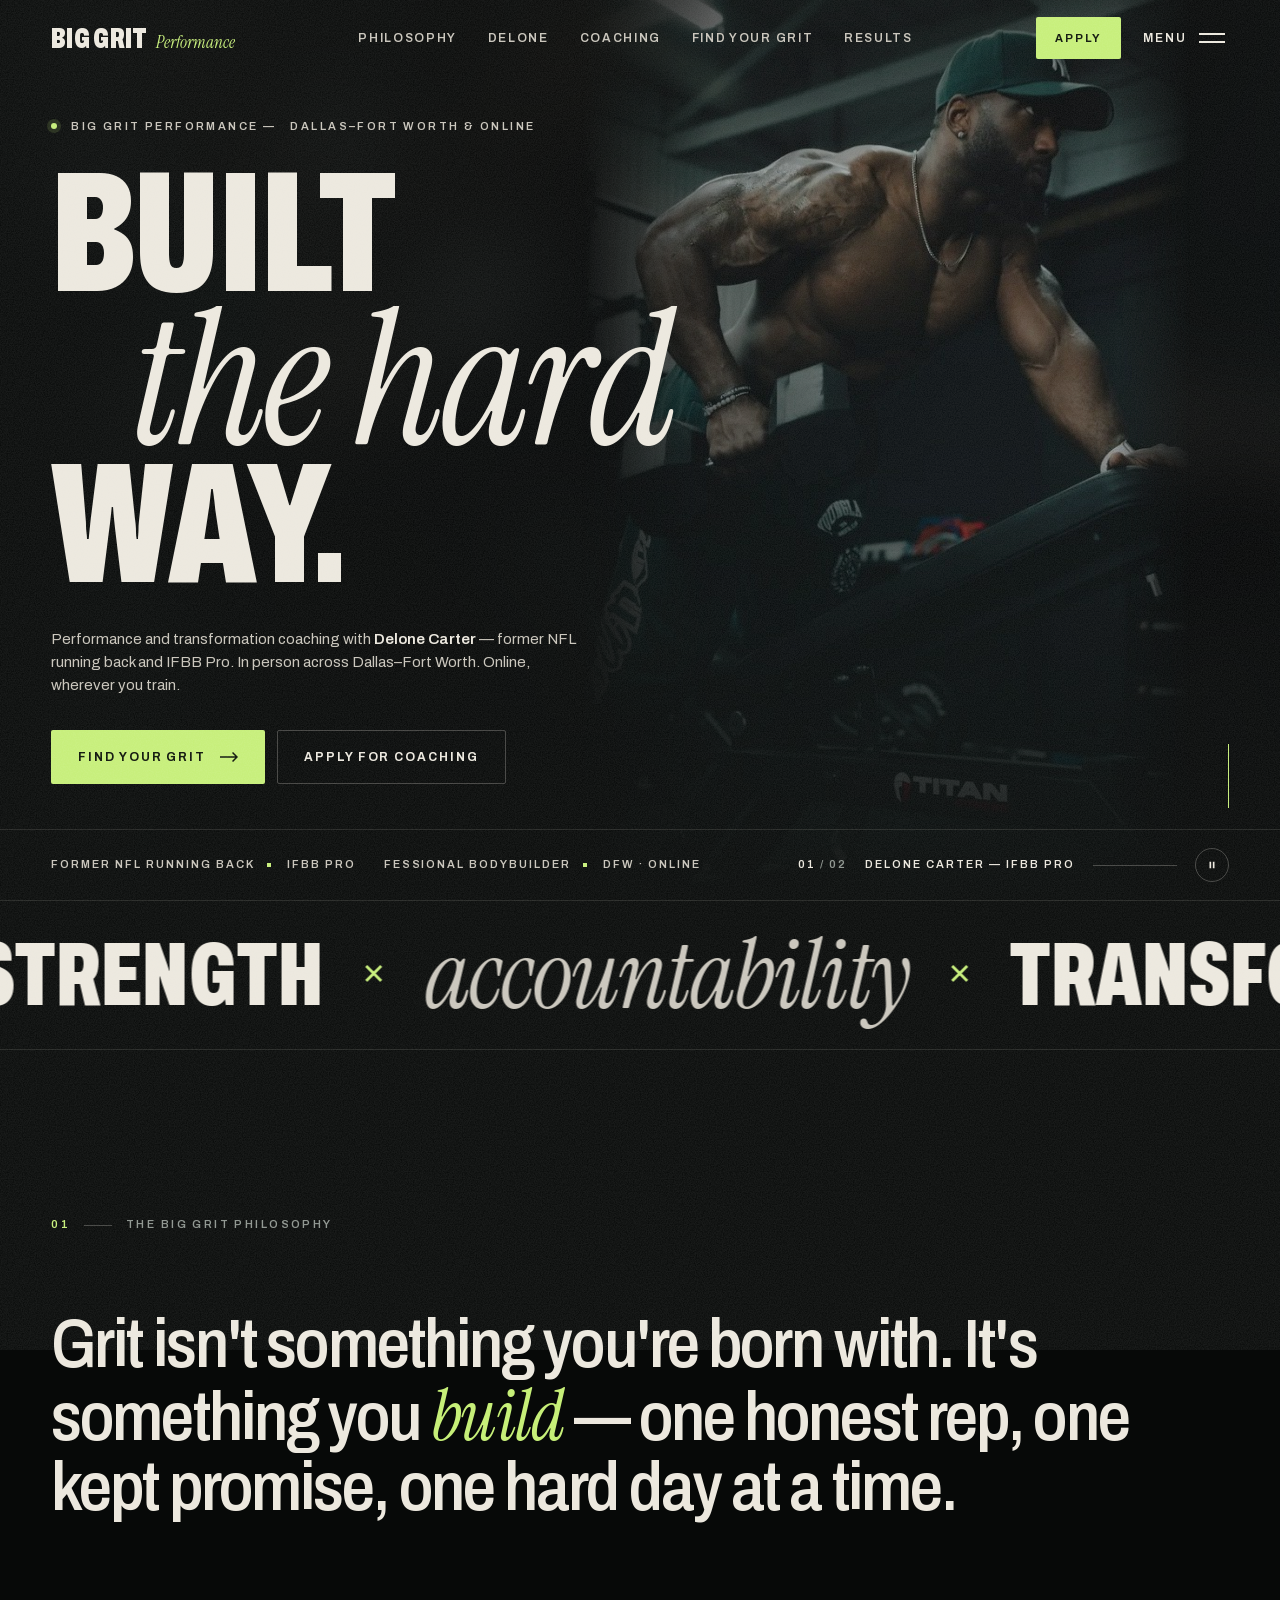
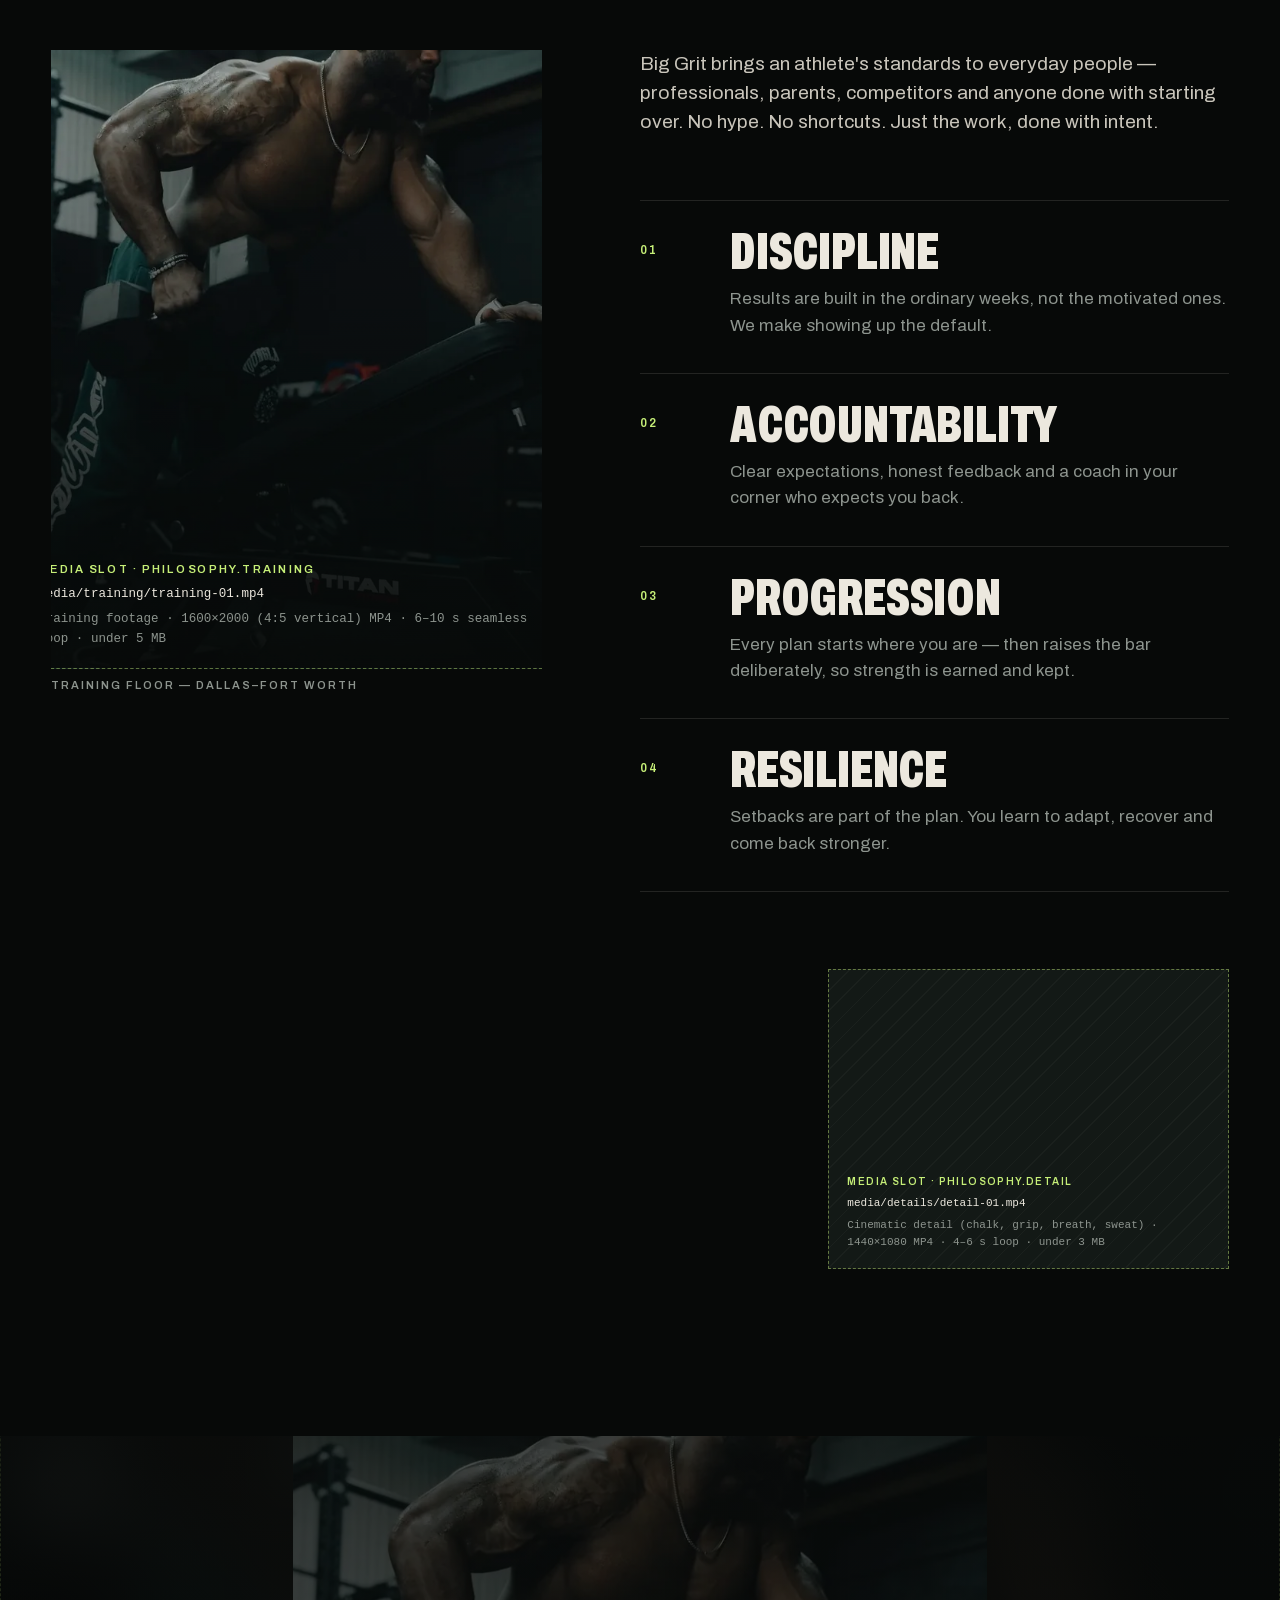
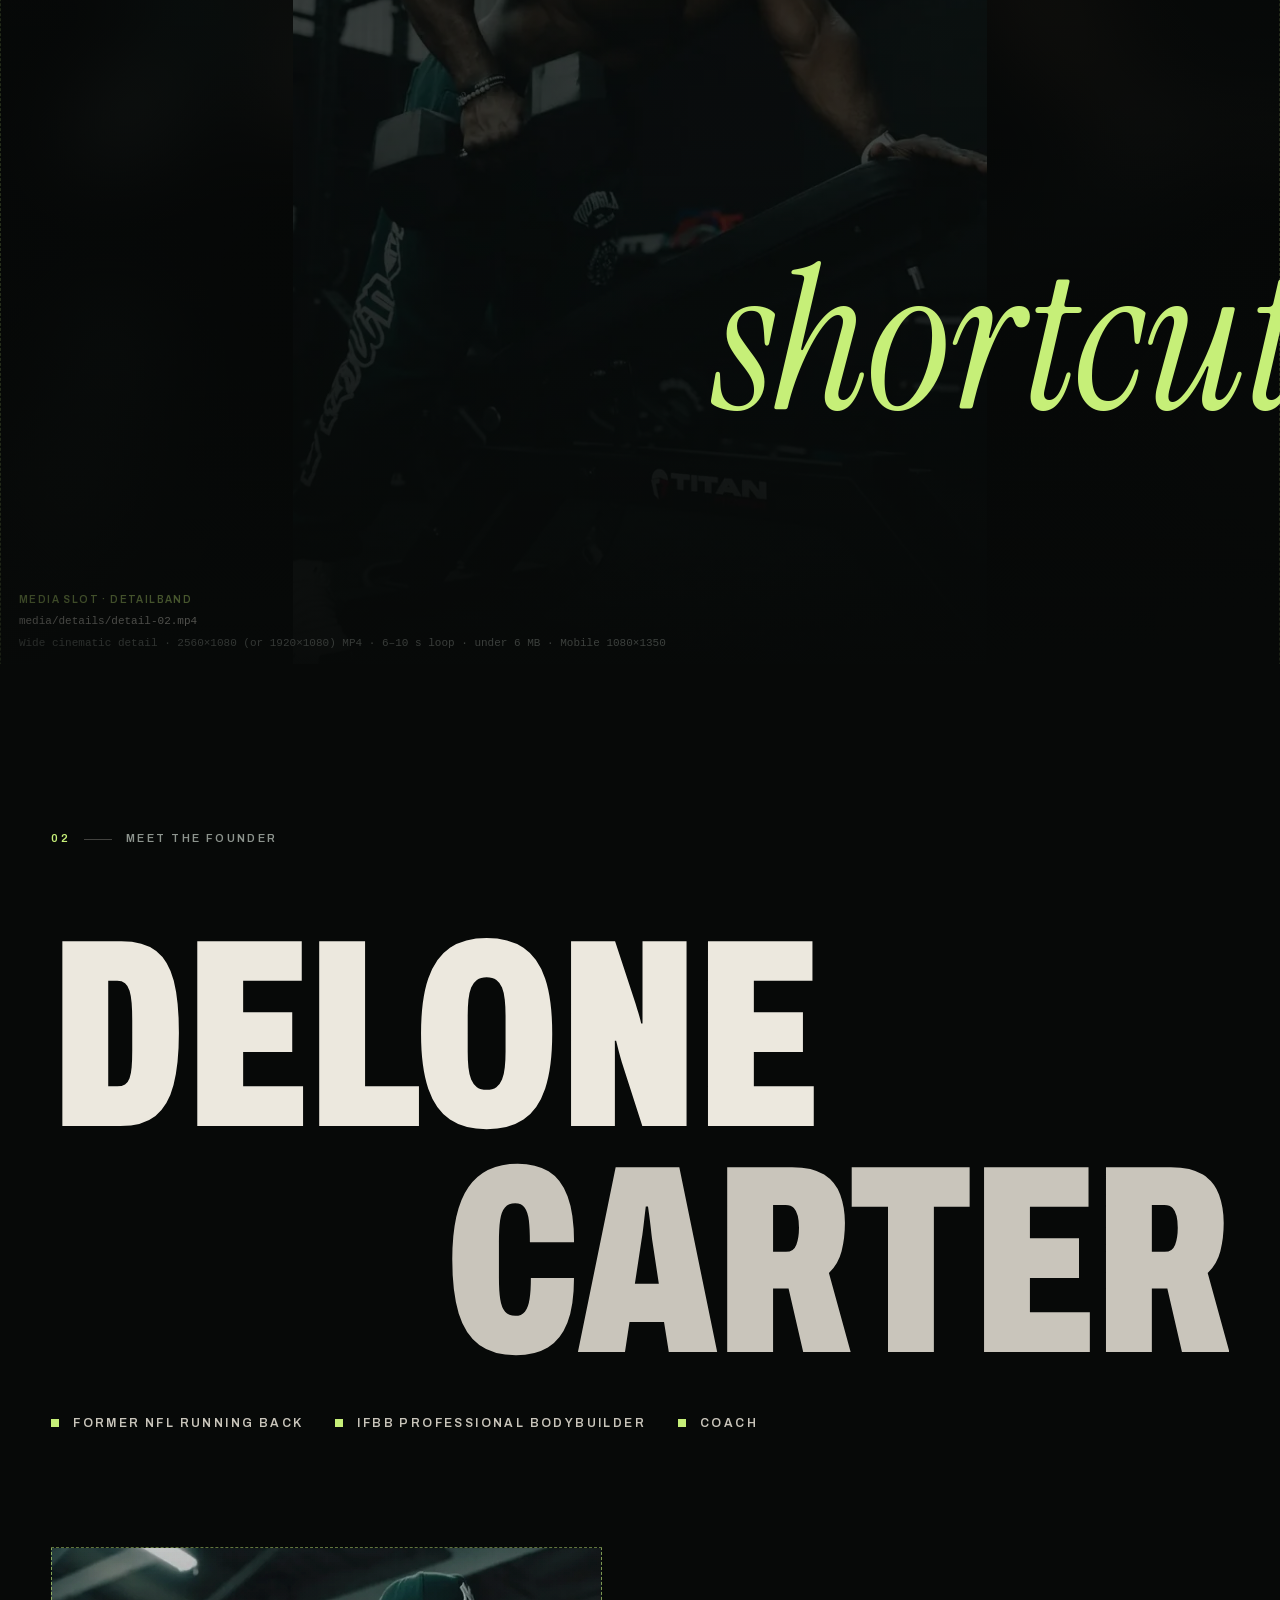
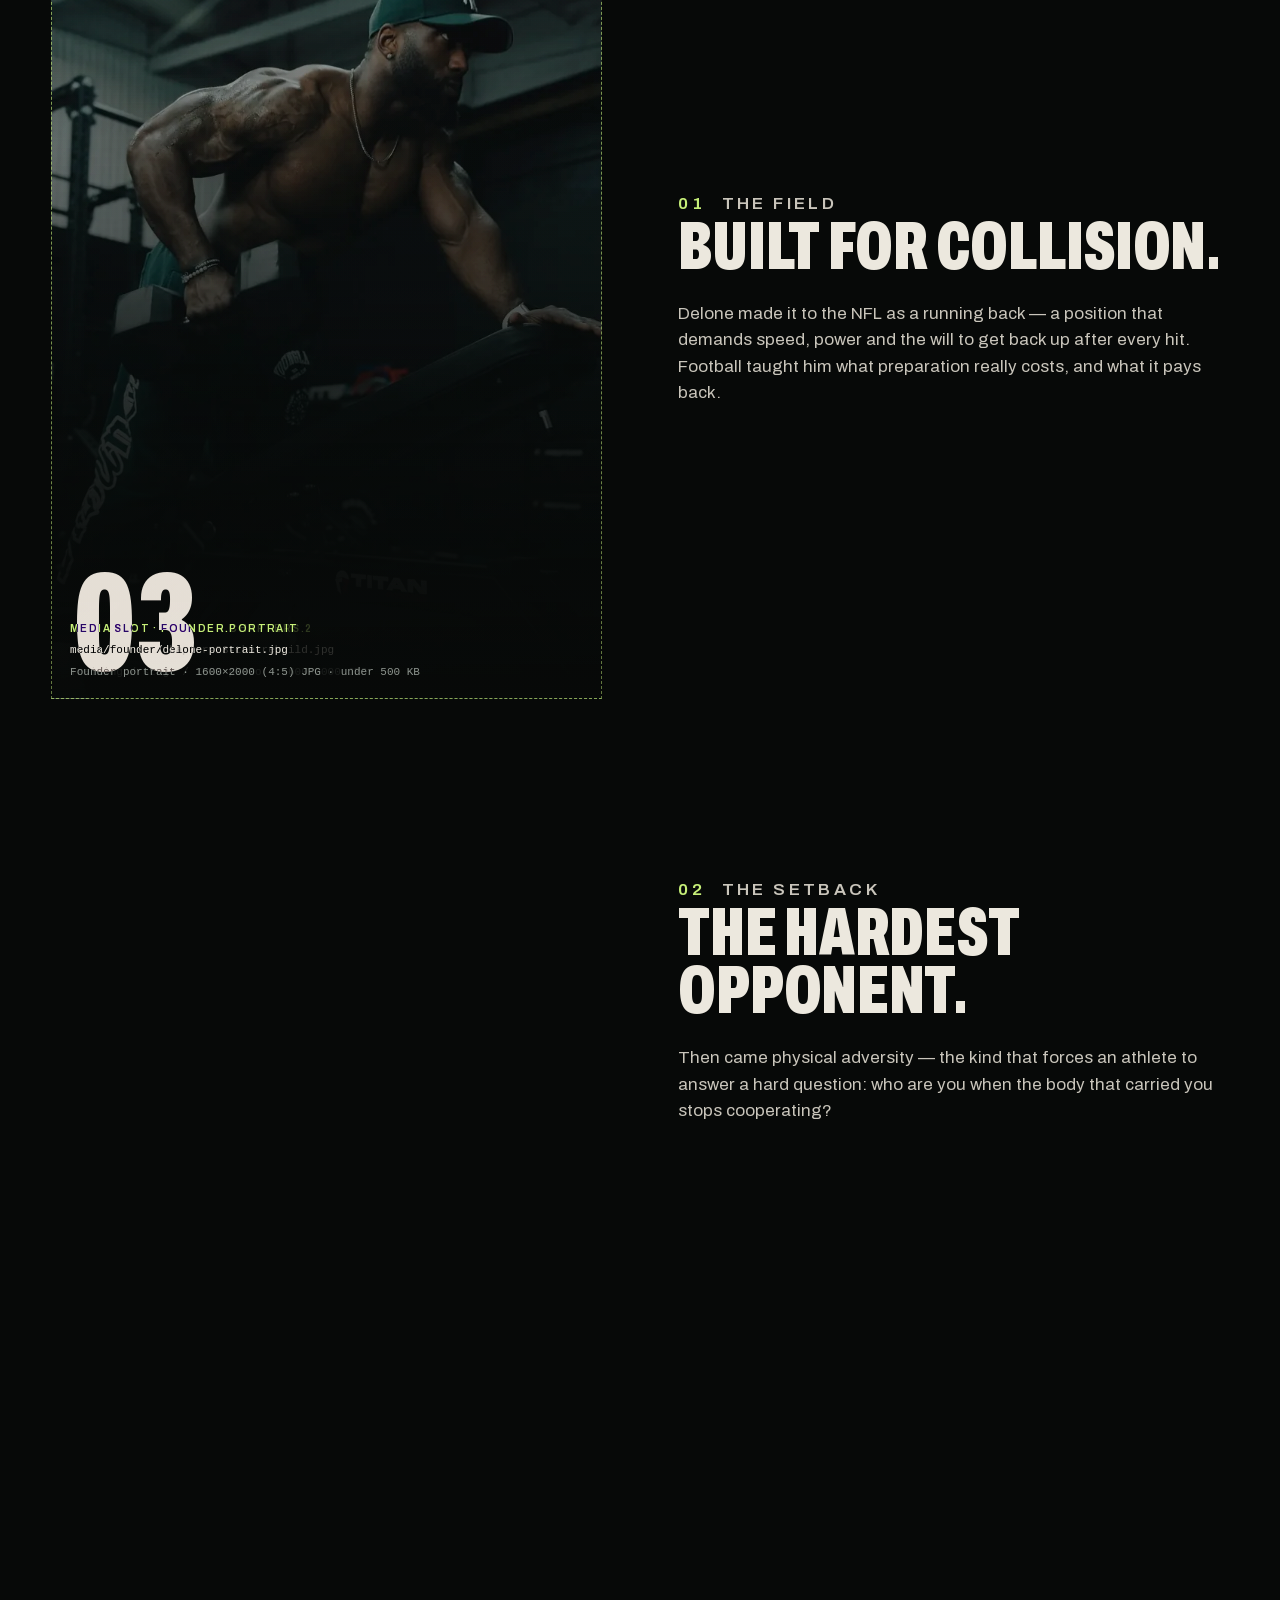
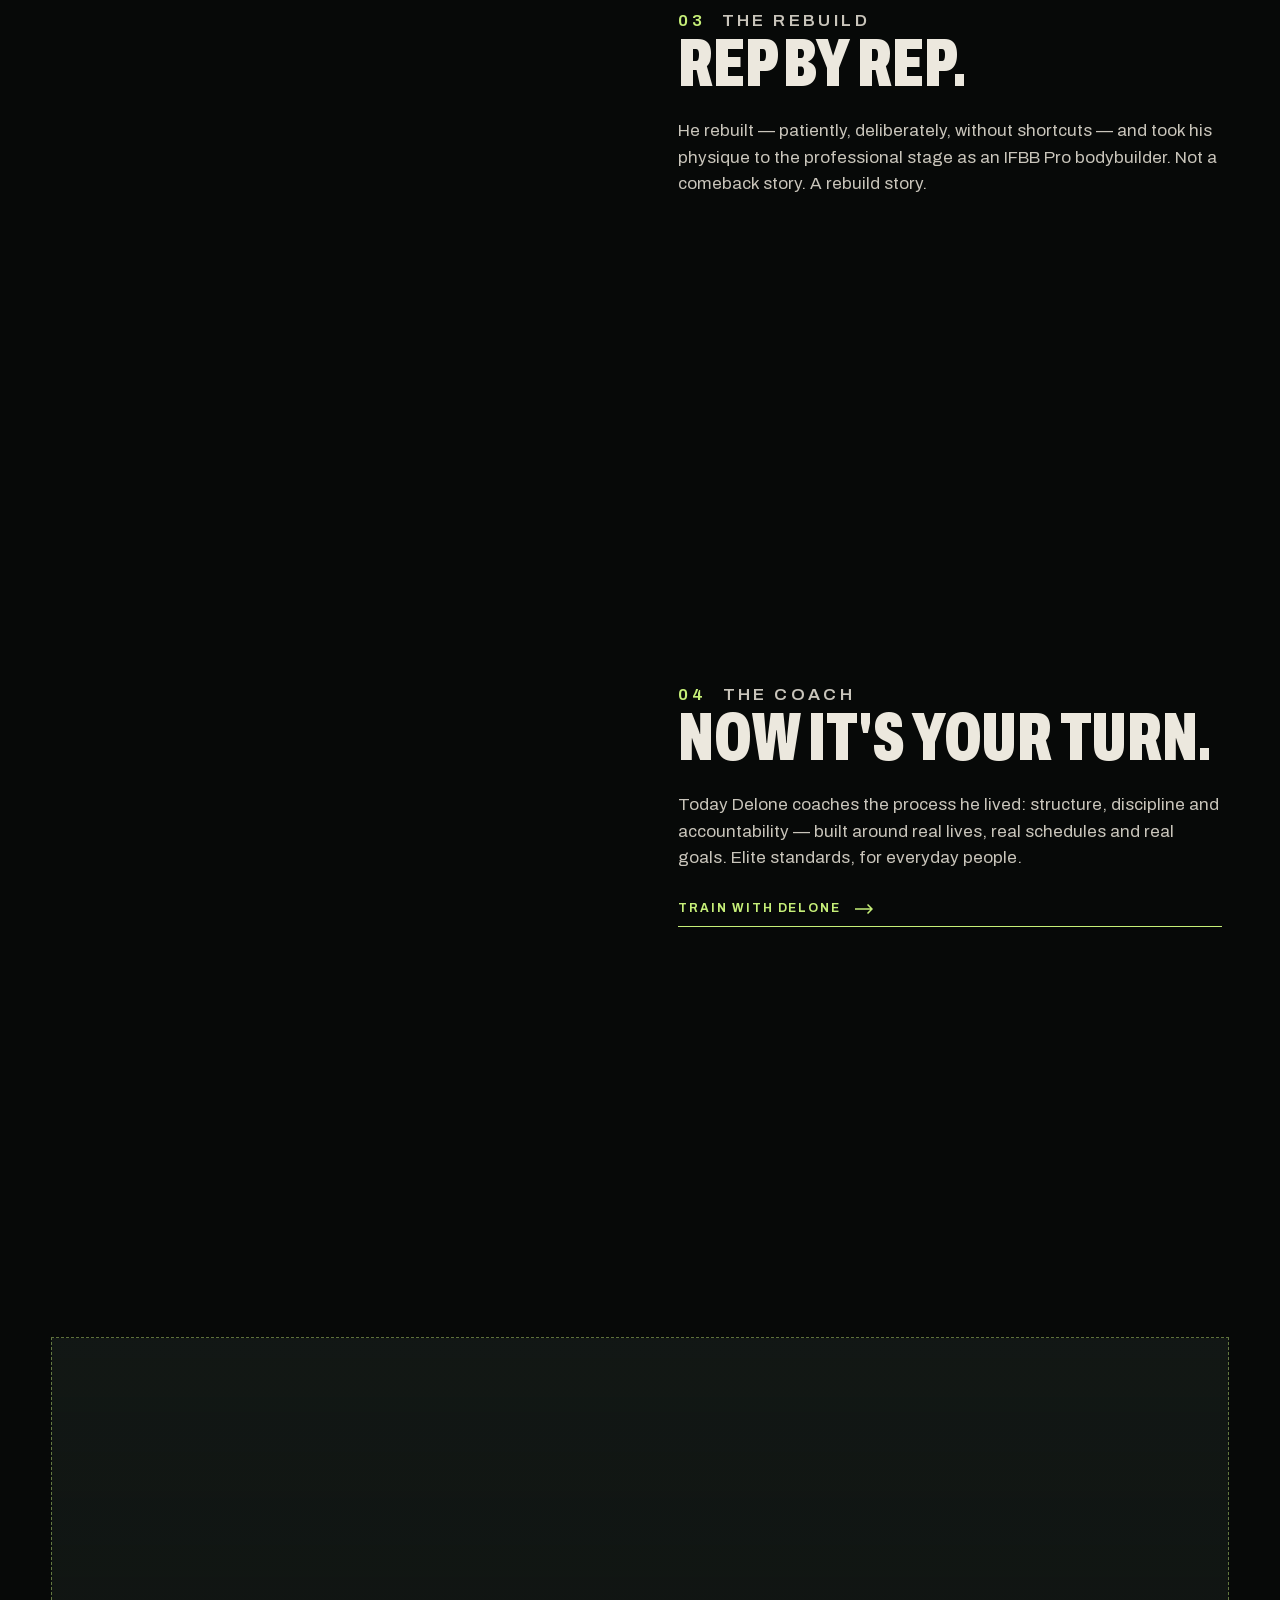
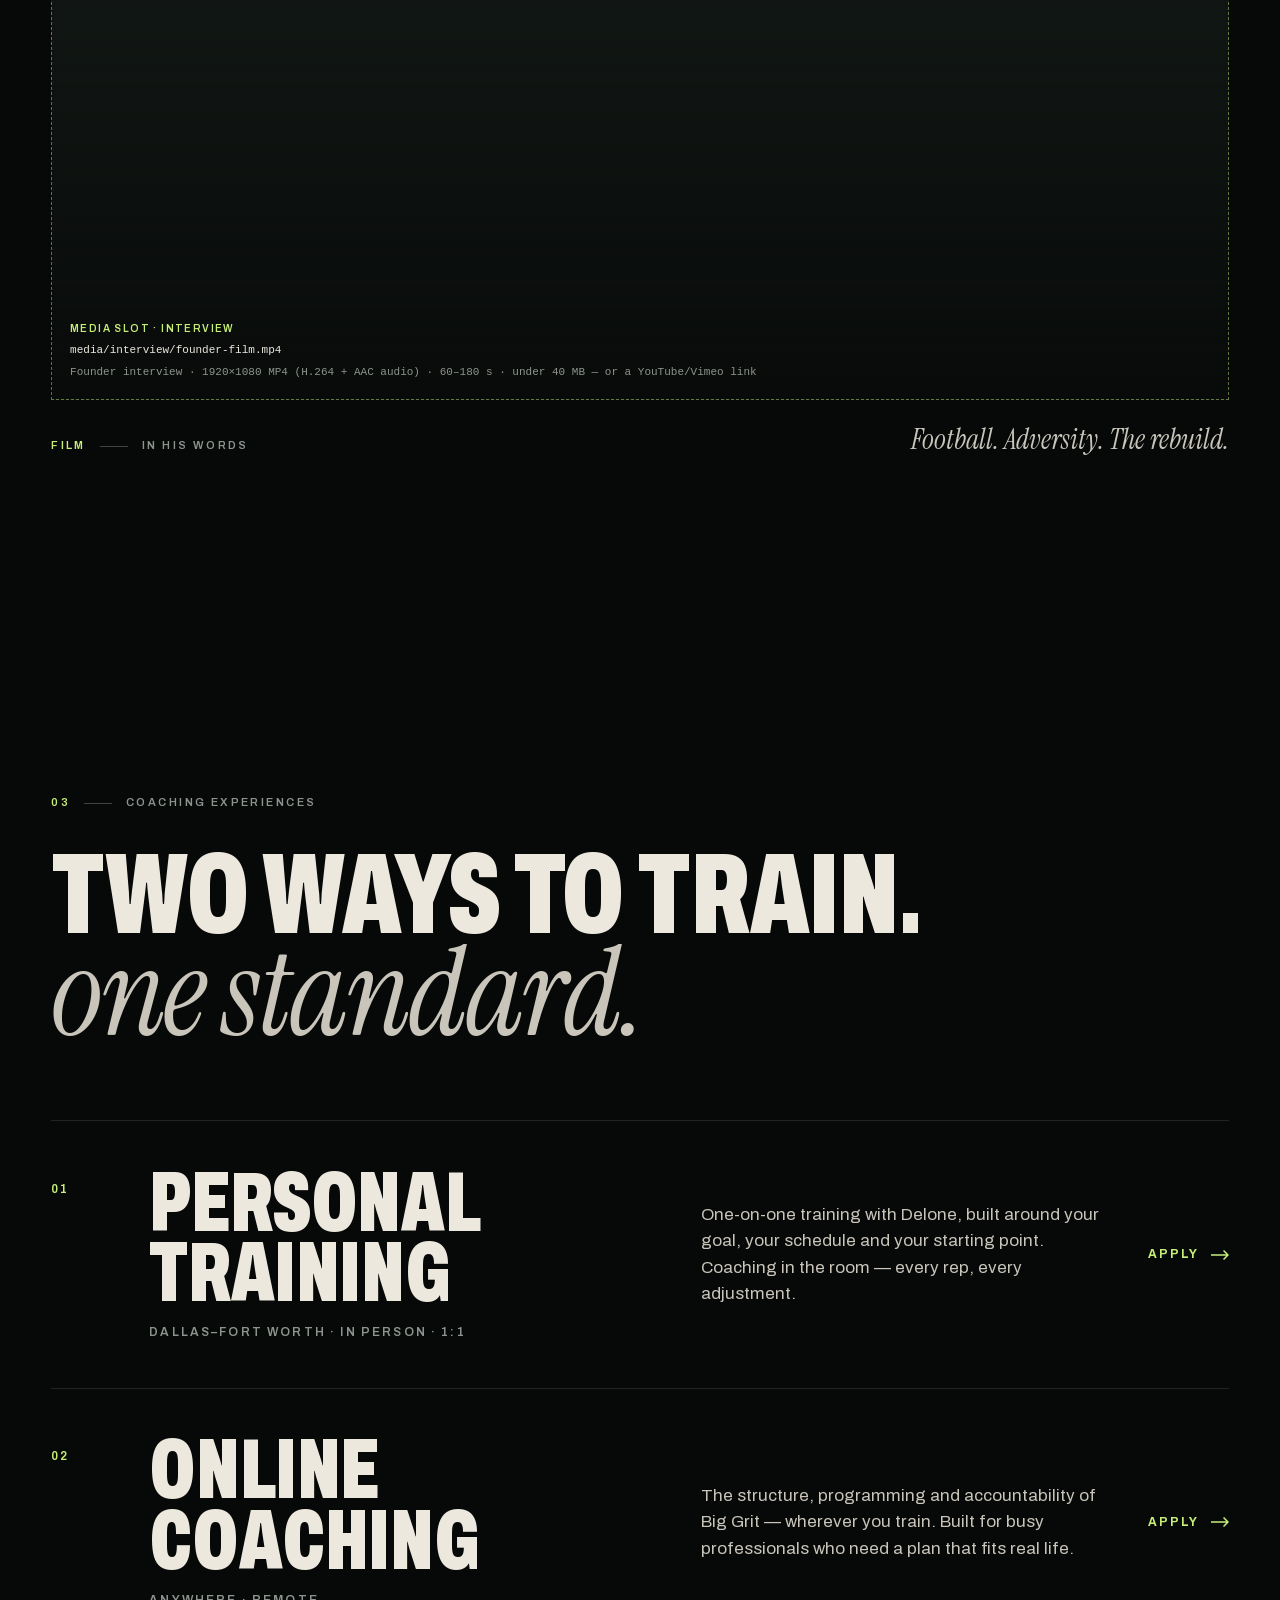
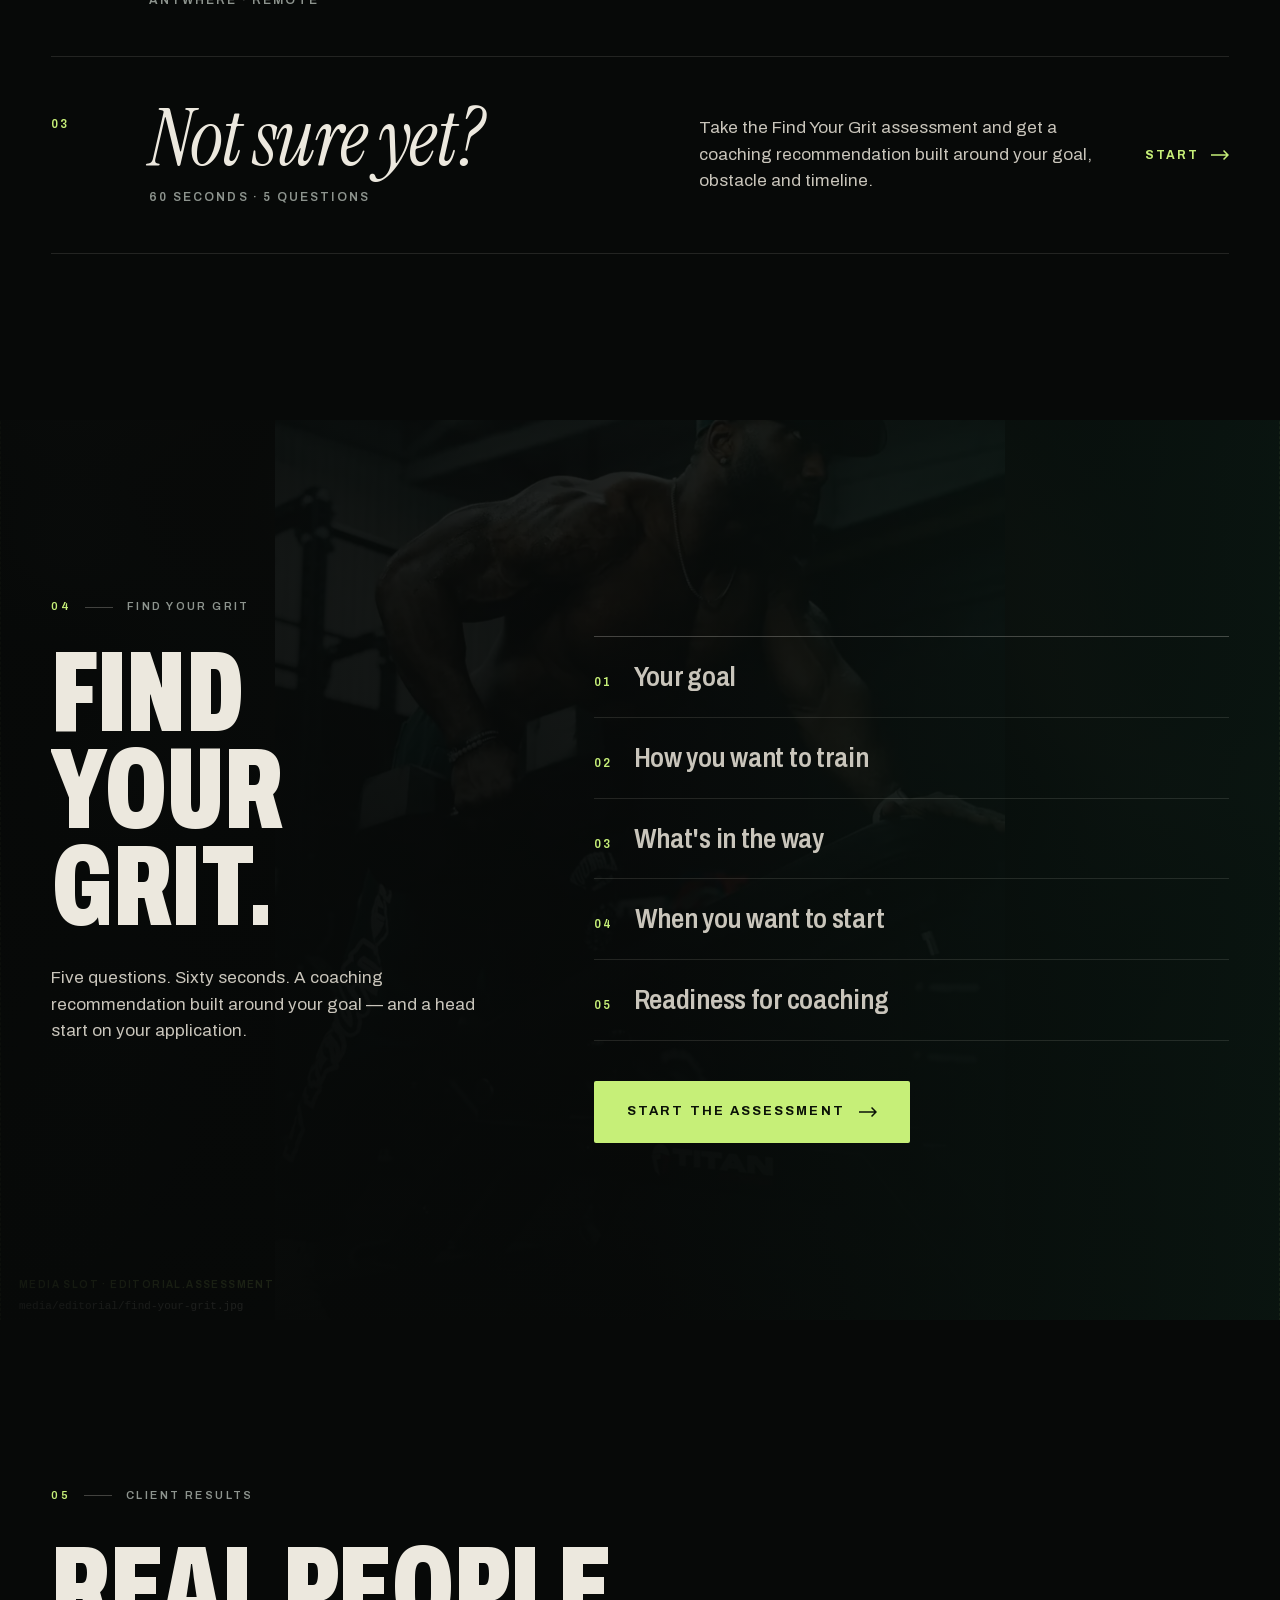
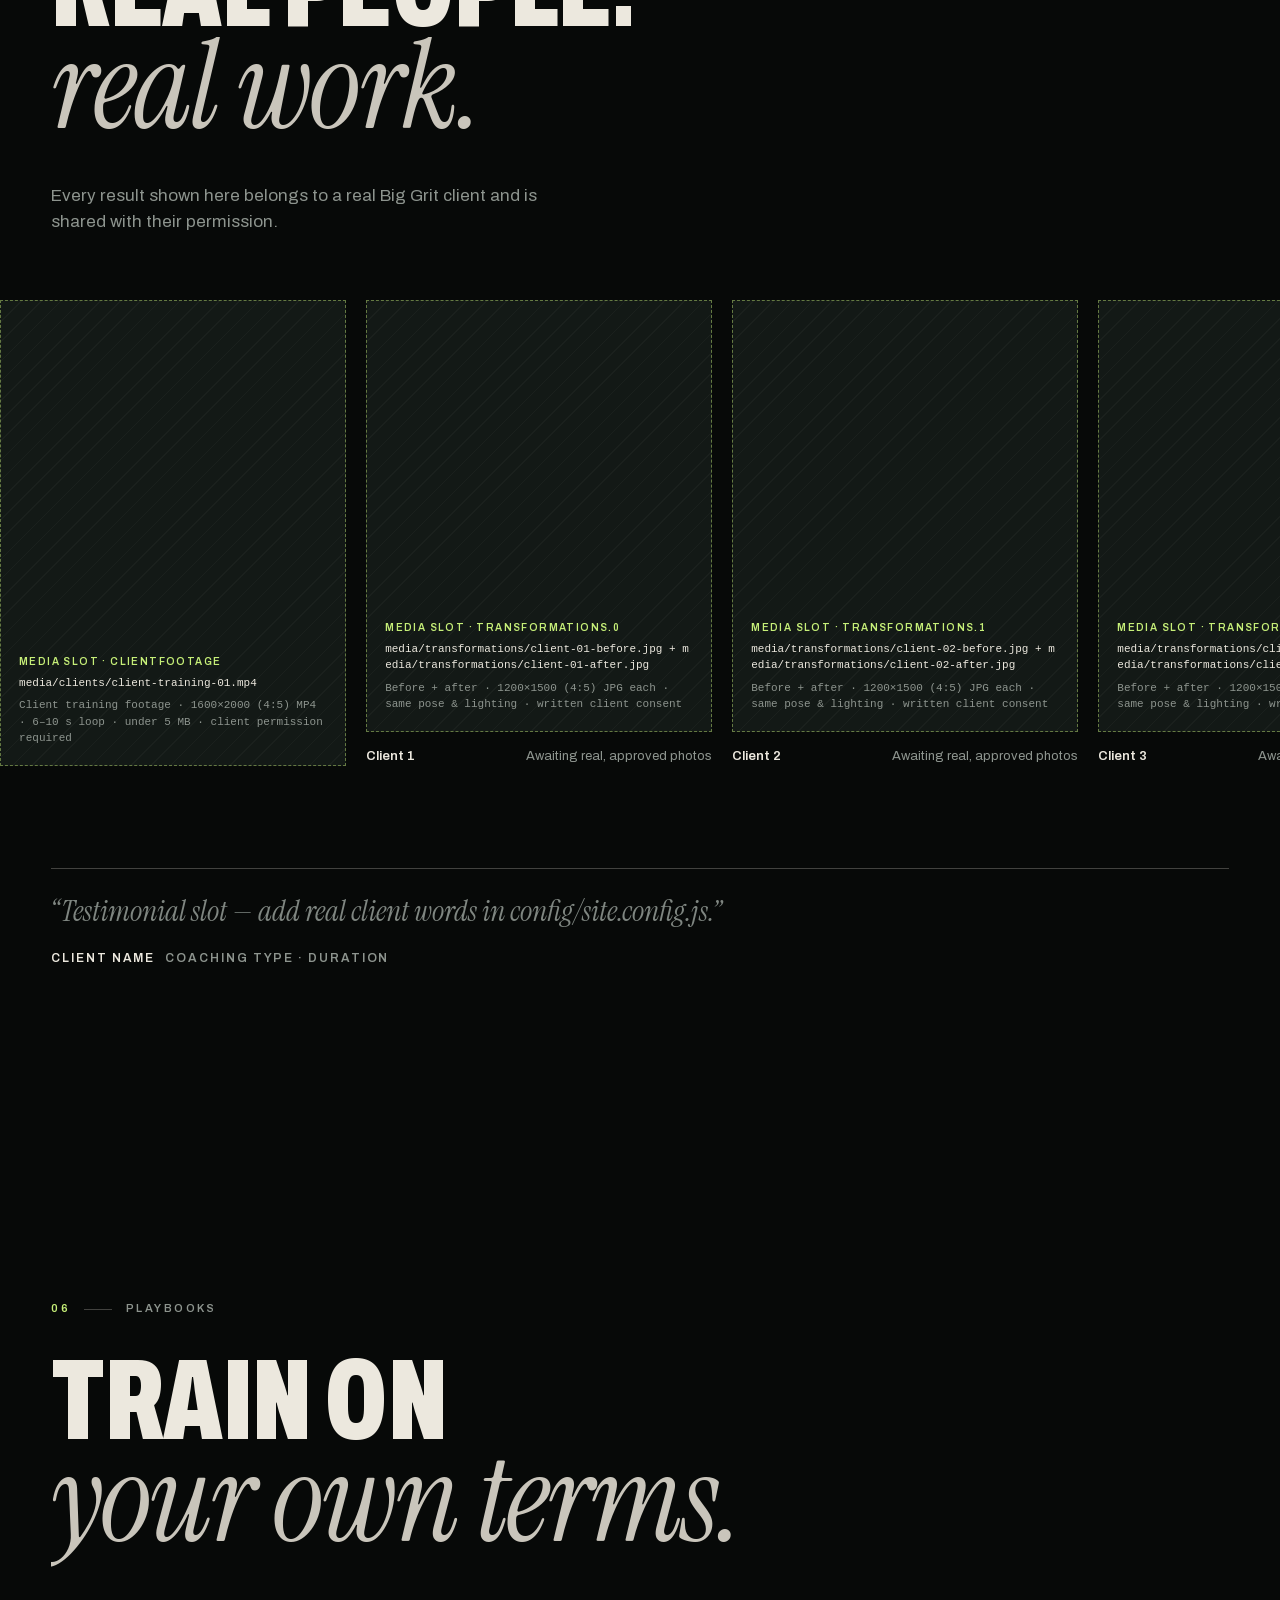
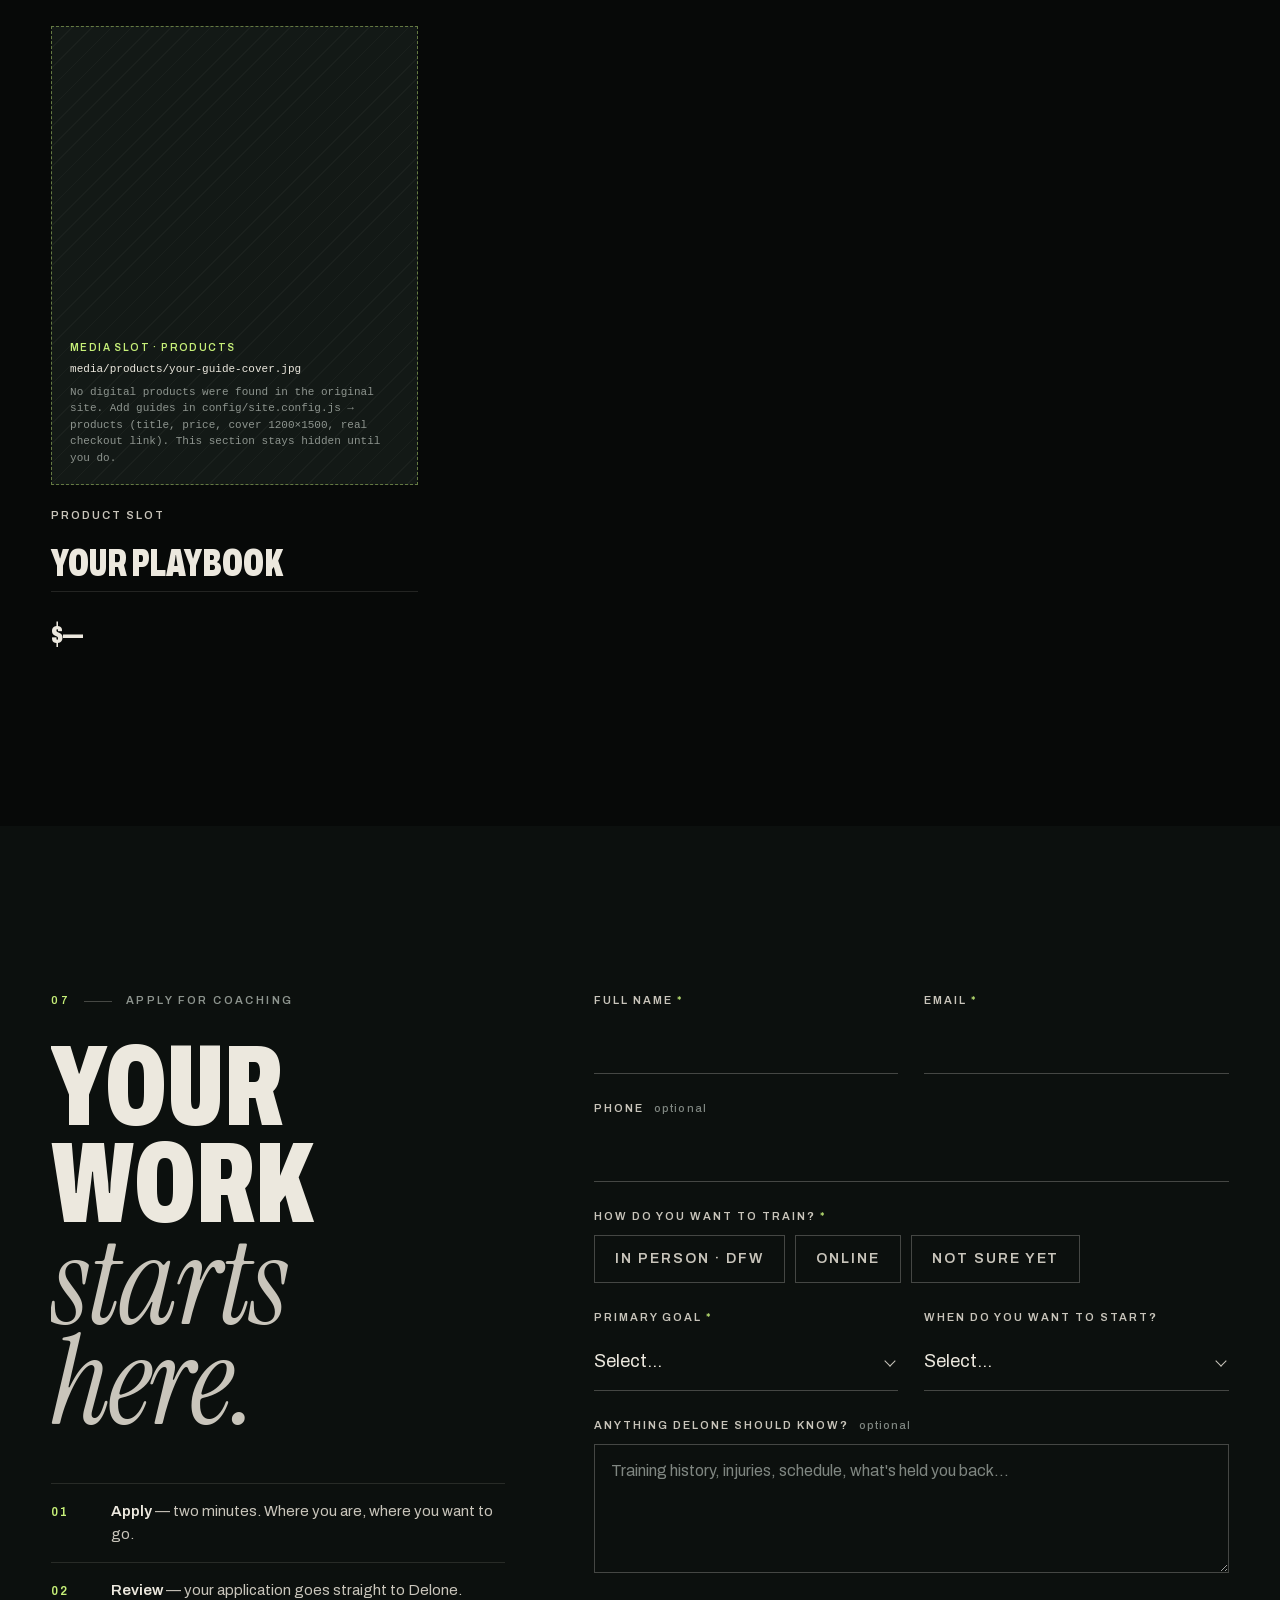
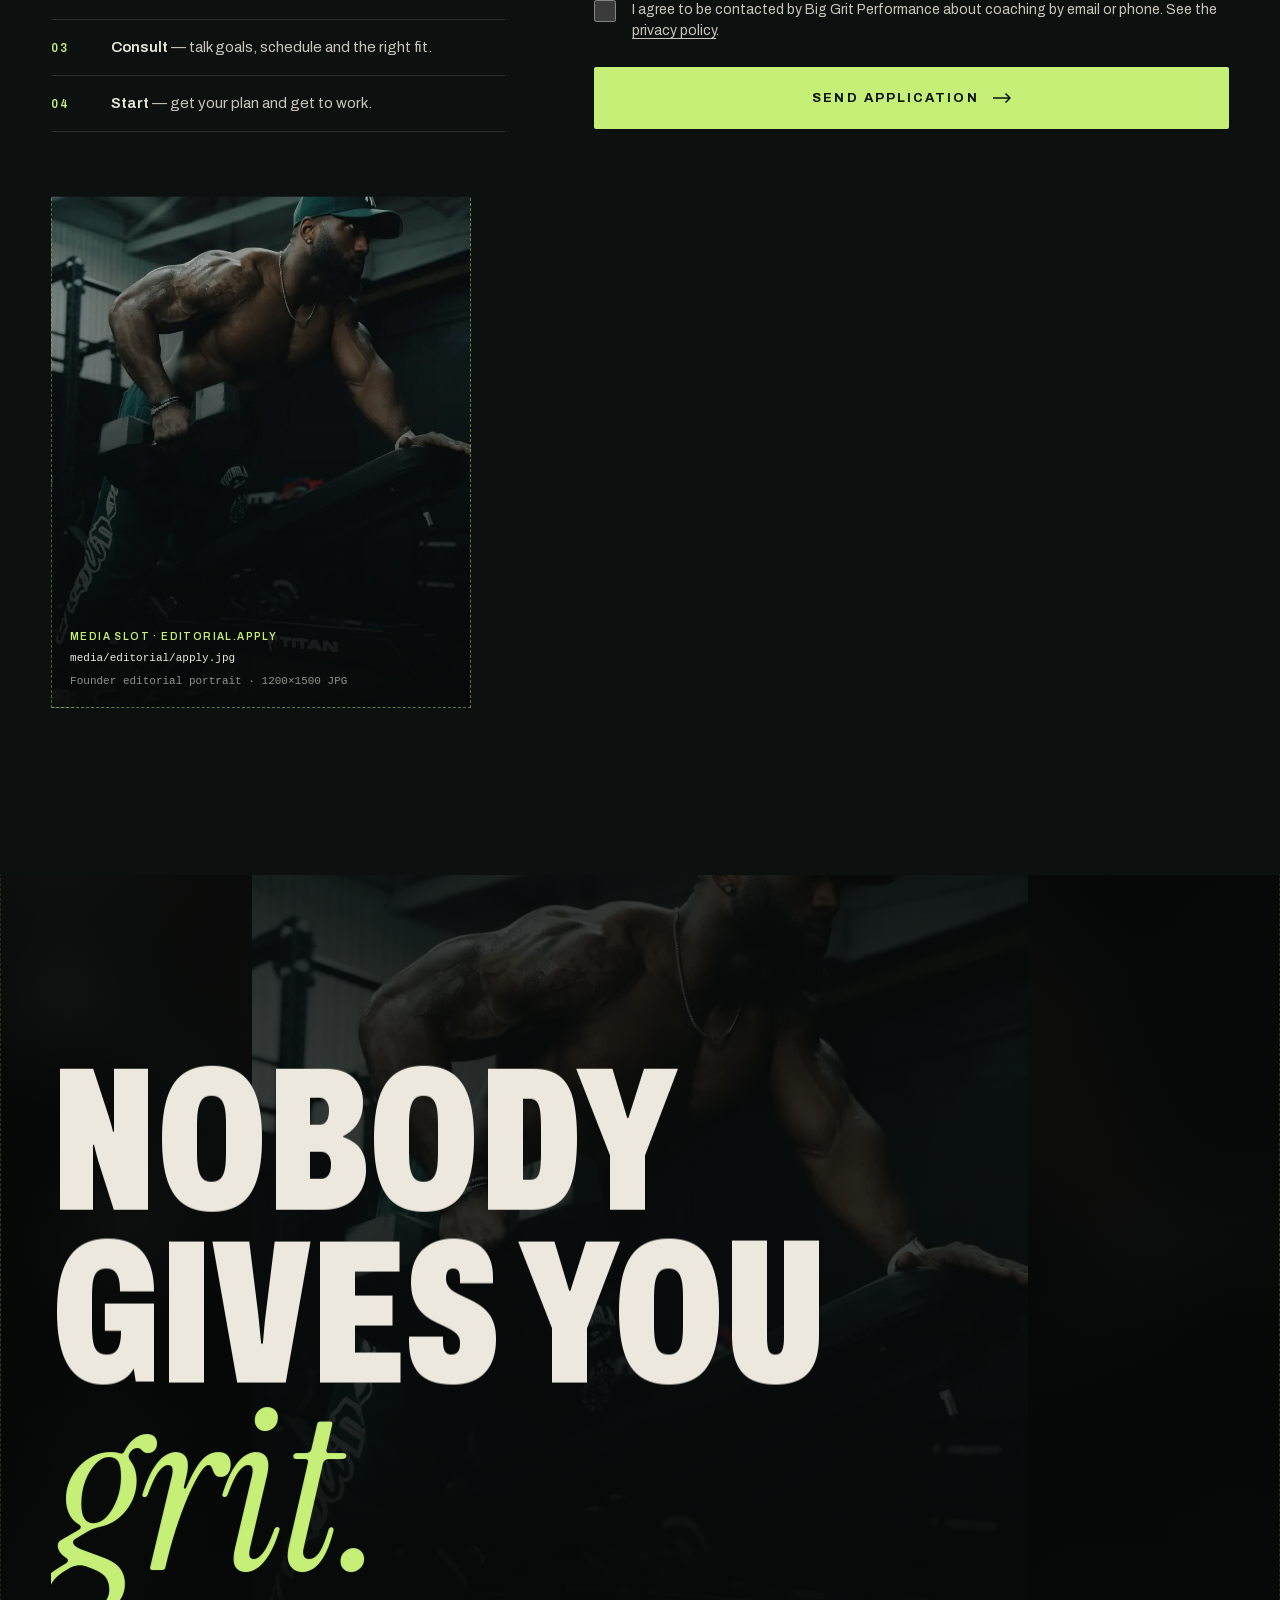
==== big-grit/index.html @ 5c1d0149 "Add Big Grit Performance flagship website Static, production-ready site for Big Grit Performance (De" ====
<!doctype html>
<html lang="en" class="no-js">
<head>
<meta charset="utf-8">
<meta name="viewport" content="width=device-width, initial-scale=1, viewport-fit=cover">
<title>Big Grit Performance — Delone Carter | Personal Training Dallas–Fort Worth & Online Coaching</title>
<meta name="description" content="Performance and transformation coaching with Delone Carter — former NFL running back and IFBB Pro. In-person personal training across Dallas–Fort Worth and online coaching anywhere. Find your grit.">
<meta name="theme-color" content="#070908">
<meta name="color-scheme" content="dark">
<!-- DOMAIN: replace https://YOUR-DOMAIN.com everywhere (or run scripts/set-domain.sh yourdomain.com) -->
<link rel="canonical" href="https://YOUR-DOMAIN.com/">
<meta property="og:type" content="website">
<meta property="og:site_name" content="Big Grit Performance">
<meta property="og:title" content="Big Grit Performance — Built the hard way.">
<meta property="og:description" content="Coaching with Delone Carter — former NFL running back and IFBB Pro. Personal training in Dallas–Fort Worth. Online coaching anywhere.">
<meta property="og:url" content="https://YOUR-DOMAIN.com/">
<meta property="og:image" content="https://YOUR-DOMAIN.com/media/og/big-grit-og.jpg">
<meta property="og:image:width" content="1200">
<meta property="og:image:height" content="630">
<meta property="og:image:alt" content="Big Grit Performance — Delone Carter training">
<meta name="twitter:card" content="summary_large_image">
<meta name="twitter:title" content="Big Grit Performance — Built the hard way.">
<meta name="twitter:description" content="Coaching with Delone Carter — former NFL running back and IFBB Pro. Dallas–Fort Worth & online.">
<meta name="twitter:image" content="https://YOUR-DOMAIN.com/media/og/big-grit-og.jpg">
<link rel="icon" href="favicon.svg" type="image/svg+xml">
<link rel="icon" href="favicon-32.png" sizes="32x32" type="image/png">
<link rel="apple-touch-icon" href="apple-touch-icon.png">
<link rel="manifest" href="site.webmanifest">

<link rel="preload" href="assets/fonts/archivo-var-latin.woff2" as="font" type="font/woff2" crossorigin>
<link rel="preload" href="media/founder/delone-dumbbell-row.webp" as="image" type="image/webp" fetchpriority="high">
<link rel="stylesheet" href="assets/css/main.css">

<script>
/* Prepare motion states before first paint; fall back to static if the engine fails to load. */
(function (d) {
  d.classList.replace('no-js', 'js');
  if (window.matchMedia('(prefers-reduced-motion: reduce)').matches) return;
  d.classList.add('motion');
  var seen = false; try { seen = sessionStorage.getItem('bg_intro_seen') === '1'; } catch (e) {}
  if (!seen) d.classList.add('intro-pending');
  setTimeout(function () { if (!window.__BG_READY) d.classList.remove('motion', 'intro-pending'); }, 4000);
})(document.documentElement);
</script>
<script type="application/ld+json">
{
  "@context": "https://schema.org",
  "@graph": [
    {
      "@type": "ProfessionalService",
      "@id": "https://YOUR-DOMAIN.com/#business",
      "name": "Big Grit Performance",
      "url": "https://YOUR-DOMAIN.com/",
      "image": "https://YOUR-DOMAIN.com/media/og/big-grit-og.jpg",
      "description": "Personal training in Dallas–Fort Worth and online coaching with Delone Carter, former NFL running back and IFBB professional bodybuilder.",
      "areaServed": [{"@type": "Place", "name": "Dallas–Fort Worth, Texas"}, {"@type": "Place", "name": "Online"}],
      "founder": {"@id": "https://YOUR-DOMAIN.com/#delone"}
    },
    {
      "@type": "Person",
      "@id": "https://YOUR-DOMAIN.com/#delone",
      "name": "Delone Carter",
      "jobTitle": "Founder & Performance Coach",
      "description": "Former NFL running back and IFBB professional bodybuilder.",
      "worksFor": {"@id": "https://YOUR-DOMAIN.com/#business"}
    }
  ]
}
</script>
</head>
<body>
<a class="skip" href="#main">Skip to content</a>

<!-- ============ BRAND REVEAL (≈1.3 s, once per visit, never blocks the page) ============ -->
<div class="intro" aria-hidden="true">
  <div class="intro-panel intro-panel--top"></div>
  <div class="intro-panel intro-panel--bottom"></div>
  <div class="intro-mark"><span class="intro-word"><span>BIG</span></span><span class="intro-word"><span>GRIT</span></span></div>
</div>

<!-- ============ NAVIGATION ============ -->
<header class="nav" data-nav>
  <div class="nav-inner">
    <a class="logo" href="#top" aria-label="Big Grit Performance — back to top">
      <span class="logo-word">BIG GRIT</span><span class="logo-sub">Performance</span>
    </a>
    <nav class="nav-links" aria-label="Primary">
      <a href="#philosophy">Philosophy</a>
      <a href="#delone">Delone</a>
      <a href="#coaching">Coaching</a>
      <a href="#find-your-grit">Find Your Grit</a>
      <a href="#results" data-nav-results>Results</a>
    </nav>
    <div class="nav-actions">
      <a class="btn btn--grit btn--sm" href="#apply" data-track="cta_click" data-cta="nav_apply"><span>Apply</span></a>
      <button class="menu-toggle" type="button" aria-expanded="false" aria-controls="menu" data-menu-toggle>
        <span class="menu-toggle-label">Menu</span>
        <span class="menu-toggle-icon" aria-hidden="true"><i></i><i></i></span>
      </button>
    </div>
  </div>
</header>

<div class="menu" id="menu" role="dialog" aria-label="Site menu" hidden data-menu>
  <div class="menu-media" data-slot="founder.portrait" data-variant="menu"></div>
  <div class="menu-inner">
    <nav aria-label="Menu">
      <ol class="menu-list">
        <li><a href="#philosophy"><small>01</small><span>Philosophy</span></a></li>
        <li><a href="#delone"><small>02</small><span>Meet Delone</span></a></li>
        <li><a href="#coaching"><small>03</small><span>Coaching</span></a></li>
        <li><a href="#find-your-grit"><small>04</small><span>Find Your Grit</span></a></li>
        <li data-nav-results><a href="#results"><small>05</small><span>Results</span></a></li>
        <li data-nav-products hidden><a href="#playbooks"><small>06</small><span>Playbooks</span></a></li>
        <li><a href="#apply"><small>07</small><span>Apply</span></a></li>
      </ol>
    </nav>
    <div class="menu-foot">
      <p>Dallas–Fort Worth, Texas<br>Online — anywhere</p>
      <p class="menu-social" data-socials></p>
    </div>
  </div>
</div>

<main id="main">

<!-- ============ 01 · HERO — OPENING SEQUENCE ============ -->
<section class="hero" id="top" aria-labelledby="hero-title">
  <div class="hero-stage" aria-hidden="true">
    <div class="hero-base">
      <picture>
        <source srcset="media/founder/delone-dumbbell-row.webp" type="image/webp">
        <img src="media/founder/delone-dumbbell-row.jpg" alt="" width="731" height="1081" fetchpriority="high" decoding="async">
      </picture>
    </div>
    <div class="hero-slides" data-hero-slides></div>
    <div class="hero-shade"></div>
  </div>

  <div class="hero-content">
    <p class="eyebrow hero-eyebrow" data-hero-in><span class="dot" aria-hidden="true"></span><span class="hide-sm">Big Grit Performance — </span>Dallas–Fort Worth &amp; Online</p>
    <h1 class="hero-title" id="hero-title">
      <span class="line"><span>Built</span></span>
      <span class="line line--serif"><span>the hard</span></span>
      <span class="line"><span>way.</span></span>
    </h1>
    <p class="hero-lede" data-hero-in>Performance and transformation coaching with <strong>Delone Carter</strong> — former NFL running back and IFBB Pro. In person across Dallas–Fort Worth. Online, wherever you train.</p>
    <div class="hero-ctas" data-hero-in>
      <a class="btn btn--grit" href="#find-your-grit" data-track="cta_click" data-cta="hero_assessment"><span>Find your grit</span><i class="arrow" aria-hidden="true"></i></a>
      <a class="btn btn--line" href="#apply" data-track="cta_click" data-cta="hero_apply"><span>Apply for coaching</span></a>
    </div>
  </div>

  <div class="hero-foot" data-hero-in>
    <ul class="creds" aria-label="Credentials">
      <li>Former NFL running back</li>
      <li>IFBB Pro<span class="hide-sm">fessional bodybuilder</span></li>
      <li>DFW · Online</li>
    </ul>
    <div class="hero-meta">
      <span class="hero-count" aria-hidden="true"><b data-hero-index>01</b> / <span data-hero-total>01</span></span>
      <span class="hero-caption" data-hero-caption aria-hidden="true"></span>
      <span class="hero-progress" aria-hidden="true"><i data-hero-progress></i></span>
      <button class="hero-pause" type="button" data-hero-pause aria-pressed="false" aria-label="Pause background motion">
        <svg viewBox="0 0 12 12" aria-hidden="true"><path class="i-pause" d="M3 2h2v8H3zM7 2h2v8H7z"/><path class="i-play" d="M3 1.5v9l7-4.5z"/></svg>
      </button>
    </div>
  </div>
  <a class="scroll-cue" href="#philosophy" aria-label="Scroll to the philosophy"><span></span></a>
</section>

<!-- ============ KINETIC MANIFESTO BAND ============ -->
<div class="marquee" aria-hidden="true">
  <div class="marquee-track" data-marquee>
    <span>Discipline</span><b>✕</b><span class="serif">resilience</span><b>✕</b><span>Strength</span><b>✕</b><span class="serif">accountability</span><b>✕</b><span>Transformation</span><b>✕</b><span class="serif">elite standards</span><b>✕</b>
  </div>
</div>

<!-- ============ 02 · PHILOSOPHY ============ -->
<section class="section philosophy" id="philosophy" aria-labelledby="philosophy-title">
  <div class="wrap">
    <header class="sec-head">
      <p class="label"><span>01</span> The Big Grit philosophy</p>
      <h2 class="visually-hidden" id="philosophy-title">The Big Grit philosophy</h2>
    </header>
    <p class="statement" data-scrub-words>Grit isn't something you're born with. It's something you <em>build</em> — one honest rep, one kept promise, one hard day at a time.</p>

    <div class="philo-grid">
      <figure class="philo-film" data-reveal="mask">
        <div class="media" data-slot="philosophy.training" data-parallax="0.12"></div>
        <figcaption class="cap">Training floor — Dallas–Fort Worth</figcaption>
      </figure>

      <div class="philo-copy">
        <p class="lead" data-reveal="up">Big Grit brings an athlete's standards to everyday people — professionals, parents, competitors and anyone done with starting over. No hype. No shortcuts. Just the work, done with intent.</p>
        <ol class="pillars">
          <li data-reveal="up">
            <span class="pillar-n">01</span>
            <h3>Discipline</h3>
            <p>Results are built in the ordinary weeks, not the motivated ones. We make showing up the default.</p>
          </li>
          <li data-reveal="up">
            <span class="pillar-n">02</span>
            <h3>Accountability</h3>
            <p>Clear expectations, honest feedback and a coach in your corner who expects you back.</p>
          </li>
          <li data-reveal="up">
            <span class="pillar-n">03</span>
            <h3>Progression</h3>
            <p>Every plan starts where you are — then raises the bar deliberately, so strength is earned and kept.</p>
          </li>
          <li data-reveal="up">
            <span class="pillar-n">04</span>
            <h3>Resilience</h3>
            <p>Setbacks are part of the plan. You learn to adapt, recover and come back stronger.</p>
          </li>
        </ol>
      </div>

      <figure class="philo-detail" data-reveal="mask">
        <div class="media" data-slot="philosophy.detail" data-optional></div>
      </figure>
    </div>
  </div>
</section>

<!-- ============ CINEMATIC DETAIL BAND ============ -->
<section class="band" aria-label="No shortcuts">
  <div class="band-media media" data-slot="detailBand" data-parallax="0.18"></div>
  <div class="band-shade" aria-hidden="true"></div>
  <p class="band-type" aria-hidden="true"><span data-band-left>No</span> <span data-band-right>shortcuts.</span></p>
  <p class="visually-hidden">No shortcuts.</p>
</section>

<!-- ============ 03 · MEET DELONE ============ -->
<section class="section founder" id="delone" aria-labelledby="delone-title">
  <div class="wrap">
    <header class="sec-head">
      <p class="label"><span>02</span> Meet the founder</p>
    </header>
    <h2 class="founder-name" id="delone-title" data-split-lines>
      <span class="line"><span>Delone</span></span>
      <span class="line"><span>Carter</span></span>
    </h2>
    <p class="founder-roles" data-reveal="up"><span>Former NFL running back</span><span>IFBB professional bodybuilder</span><span>Coach</span></p>
  </div>

  <div class="chapters wrap">
    <div class="chapters-media" aria-hidden="true">
      <div class="chapters-frame">
        <div class="chapters-base media" data-slot="founder.portrait"></div>
        <div class="chapter-img media" data-slot="founder.chapters.0" data-chapter-img="0"></div>
        <div class="chapter-img media" data-slot="founder.chapters.1" data-chapter-img="1"></div>
        <div class="chapter-img media" data-slot="founder.chapters.2" data-chapter-img="2"></div>
        <div class="chapter-img media" data-slot="founder.chapters.3" data-chapter-img="3"></div>
        <span class="chapters-num" data-chapter-num>01</span>
      </div>
    </div>

    <div class="chapters-copy">
      <article class="chapter" data-chapter="0">
        <div class="chapter-m media" data-slot="founder.chapters.0" data-optional></div>
        <p class="chapter-k"><span>01</span> The Field</p>
        <h3>Built for collision.</h3>
        <p>Delone made it to the NFL as a running back — a position that demands speed, power and the will to get back up after every hit. Football taught him what preparation really costs, and what it pays back.</p>
      </article>
      <article class="chapter" data-chapter="1">
        <div class="chapter-m media" data-slot="founder.chapters.1" data-optional></div>
        <p class="chapter-k"><span>02</span> The Setback</p>
        <h3>The hardest opponent.</h3>
        <p>Then came physical adversity — the kind that forces an athlete to answer a hard question: who are you when the body that carried you stops cooperating?</p>
      </article>
      <article class="chapter" data-chapter="2">
        <div class="chapter-m media" data-slot="founder.chapters.2" data-optional></div>
        <p class="chapter-k"><span>03</span> The Rebuild</p>
        <h3>Rep by rep.</h3>
        <p>He rebuilt — patiently, deliberately, without shortcuts — and took his physique to the professional stage as an IFBB Pro bodybuilder. Not a comeback story. A rebuild story.</p>
      </article>
      <article class="chapter" data-chapter="3">
        <div class="chapter-m media" data-slot="founder.chapters.3" data-optional></div>
        <p class="chapter-k"><span>04</span> The Coach</p>
        <h3>Now it's your turn.</h3>
        <p>Today Delone coaches the process he lived: structure, discipline and accountability — built around real lives, real schedules and real goals. Elite standards, for everyday people.</p>
        <a class="link-arrow" href="#coaching" data-track="cta_click" data-cta="founder_train"><span>Train with Delone</span><i class="arrow" aria-hidden="true"></i></a>
      </article>
    </div>
  </div>

  <div class="wrap">
    <figure class="film" data-film data-reveal="mask">
      <div class="film-frame" data-film-frame></div>
      <figcaption class="film-cap">
        <span class="label"><span>Film</span> In his words</span>
        <span class="film-title">Football. Adversity. The rebuild.</span>
      </figcaption>
    </figure>
  </div>
</section>

<!-- ============ 04 · COACHING ============ -->
<section class="section coaching" id="coaching" aria-labelledby="coaching-title">
  <div class="wrap">
    <header class="sec-head sec-head--split">
      <p class="label"><span>03</span> Coaching experiences</p>
      <h2 class="sec-title" id="coaching-title" data-split-lines>
        <span class="line"><span>Two ways to train.</span></span>
        <span class="line line--serif"><span>one standard.</span></span>
      </h2>
    </header>

    <ol class="offers" data-offers>
      <li class="offer" data-reveal="up">
        <a class="offer-link" href="#apply" data-format="In person — Dallas–Fort Worth" data-track="cta_click" data-cta="offer_in_person">
          <span class="offer-n">01</span>
          <span class="offer-main">
            <span class="offer-title">Personal Training</span>
            <span class="offer-meta">Dallas–Fort Worth · In person · 1:1</span>
          </span>
          <span class="offer-desc">One-on-one training with Delone, built around your goal, your schedule and your starting point. Coaching in the room — every rep, every adjustment.</span>
          <span class="offer-cta">Apply <i class="arrow" aria-hidden="true"></i></span>
        </a>
        <div class="offer-media media" data-slot="coaching.inPerson" aria-hidden="true"></div>
      </li>
      <li class="offer" data-reveal="up">
        <a class="offer-link" href="#apply" data-format="Online coaching" data-track="cta_click" data-cta="offer_online">
          <span class="offer-n">02</span>
          <span class="offer-main">
            <span class="offer-title">Online Coaching</span>
            <span class="offer-meta">Anywhere · Remote</span>
          </span>
          <span class="offer-desc">The structure, programming and accountability of Big Grit — wherever you train. Built for busy professionals who need a plan that fits real life.</span>
          <span class="offer-cta">Apply <i class="arrow" aria-hidden="true"></i></span>
        </a>
        <div class="offer-media media" data-slot="coaching.online" aria-hidden="true"></div>
      </li>
      <li class="offer offer--alt" data-reveal="up">
        <a class="offer-link" href="#find-your-grit" data-track="cta_click" data-cta="offer_assessment">
          <span class="offer-n">03</span>
          <span class="offer-main">
            <span class="offer-title">Not sure yet?</span>
            <span class="offer-meta">60 seconds · 5 questions</span>
          </span>
          <span class="offer-desc">Take the Find Your Grit assessment and get a coaching recommendation built around your goal, obstacle and timeline.</span>
          <span class="offer-cta">Start <i class="arrow" aria-hidden="true"></i></span>
        </a>
        <div class="offer-media media" data-slot="coaching.consult" aria-hidden="true"></div>
      </li>
    </ol>
    <p class="pricing-note" data-pricing-note hidden></p>
  </div>
  <div class="offer-cursor" aria-hidden="true" data-offer-cursor></div>
</section>

<!-- ============ 05 · FIND YOUR GRIT — ASSESSMENT ============ -->
<section class="assess" id="find-your-grit" aria-labelledby="assess-title">
  <div class="assess-bg media" data-slot="editorial.assessment" data-parallax="0.1" aria-hidden="true"></div>
  <div class="assess-shade" aria-hidden="true"></div>
  <div class="wrap assess-inner">
    <header class="assess-head">
      <p class="label"><span>04</span> Find your grit</p>
      <h2 class="sec-title" id="assess-title" data-split-lines>
        <span class="line"><span>Find</span></span>
        <span class="line"><span>your grit.</span></span>
      </h2>
      <p class="assess-intro">Five questions. Sixty seconds. A coaching recommendation built around your goal — and a head start on your application.</p>
    </header>

    <div class="quiz" data-quiz>
      <noscript><p>The assessment needs JavaScript. You can <a href="#apply">apply for coaching directly</a>.</p></noscript>
      <div class="quiz-q" data-quiz-q hidden>
        <div class="quiz-top">
          <span class="quiz-step" aria-live="polite"><b data-quiz-step>01</b> / 05</span>
          <span class="quiz-bar" aria-hidden="true"><i data-quiz-bar></i></span>
        </div>
        <fieldset class="quiz-field">
          <legend class="quiz-title" data-quiz-title tabindex="-1"></legend>
          <p class="quiz-sub" data-quiz-sub></p>
          <div class="quiz-options" data-quiz-options></div>
        </fieldset>
        <div class="quiz-nav">
          <button class="btn btn--ghost btn--sm" type="button" data-quiz-back>← Back</button>
          <span class="quiz-hint">Tip: press <kbd>1</kbd>–<kbd>4</kbd></span>
        </div>
      </div>

      <div class="quiz-result" data-quiz-result hidden>
        <p class="label"><span>✓</span> Your match</p>
        <h3 class="result-title" data-result-title tabindex="-1"></h3>
        <p class="result-text" data-result-text></p>
        <dl class="profile" data-result-profile></dl>
        <div class="result-ctas">
          <a class="btn btn--grit" href="#apply" data-result-continue data-track="cta_click" data-cta="assessment_continue"><span>Continue to application</span><i class="arrow" aria-hidden="true"></i></a>
          <button class="btn btn--ghost" type="button" data-quiz-restart>Retake</button>
        </div>
        <p class="fine">Your answers are added to your application so your consultation starts with context. Nothing is sent until you submit.</p>
      </div>

      <div class="quiz-start" data-quiz-start>
        <ol class="quiz-preview" aria-label="What the assessment covers">
          <li><b>01</b>Your goal</li>
          <li><b>02</b>How you want to train</li>
          <li><b>03</b>What's in the way</li>
          <li><b>04</b>When you want to start</li>
          <li><b>05</b>Readiness for coaching</li>
        </ol>
        <button class="btn btn--grit btn--lg" type="button" data-quiz-begin><span>Start the assessment</span><i class="arrow" aria-hidden="true"></i></button>
      </div>
    </div>
  </div>
</section>

<!-- ============ 06 · CLIENT RESULTS ============ -->
<section class="section results" id="results" aria-labelledby="results-title" data-results>
  <div class="wrap">
    <header class="sec-head sec-head--split">
      <p class="label"><span>05</span> Client results</p>
      <h2 class="sec-title" id="results-title" data-split-lines>
        <span class="line"><span>Real people.</span></span>
        <span class="line line--serif"><span>real work.</span></span>
      </h2>
    </header>
    <p class="results-note" data-reveal="up">Every result shown here belongs to a real Big Grit client and is shared with their permission.</p>
  </div>
  <div class="results-rail" data-results-rail tabindex="0" role="region" aria-label="Client transformations — scroll sideways">
    <div class="results-track" data-results-track>
      <figure class="results-film media" data-slot="clientFootage" data-optional></figure>
    </div>
  </div>
  <div class="wrap">
    <div class="quotes" data-quotes></div>
  </div>
</section>

<!-- ============ 07 · DIGITAL PRODUCTS (shown only when configured) ============ -->
<section class="section playbooks" id="playbooks" aria-labelledby="playbooks-title" hidden data-playbooks>
  <div class="wrap">
    <header class="sec-head sec-head--split">
      <p class="label"><span>06</span> Playbooks</p>
      <h2 class="sec-title" id="playbooks-title" data-split-lines>
        <span class="line"><span>Train on</span></span>
        <span class="line line--serif"><span>your own terms.</span></span>
      </h2>
    </header>
    <div class="products" data-products></div>
  </div>
</section>

<!-- ============ 08 · APPLY ============ -->
<section class="section apply" id="apply" aria-labelledby="apply-title">
  <div class="wrap apply-grid">
    <div class="apply-side">
      <p class="label"><span>07</span> Apply for coaching</p>
      <h2 class="sec-title" id="apply-title" data-split-lines>
        <span class="line"><span>Your work</span></span>
        <span class="line line--serif"><span>starts here.</span></span>
      </h2>
      <ol class="steps">
        <li><b>01</b><span><strong>Apply</strong> — two minutes. Where you are, where you want to go.</span></li>
        <li><b>02</b><span><strong>Review</strong> — your application goes straight to Delone.</span></li>
        <li><b>03</b><span><strong>Consult</strong> — talk goals, schedule and the right fit.</span></li>
        <li><b>04</b><span><strong>Start</strong> — get your plan and get to work.</span></li>
      </ol>
      <figure class="apply-media media" data-slot="editorial.apply" data-reveal="mask"></figure>
    </div>

    <div class="apply-form-wrap">
      <!-- Netlify detects this form at deploy time. Field names are used by every provider. -->
      <form class="apply-form" name="application" method="POST" action="/" data-netlify="true" netlify-honeypot="bg_hp_field" novalidate data-apply-form>
        <input type="hidden" name="form-name" value="application">
        <p class="hp" aria-hidden="true"><label>Leave this field empty <input name="bg_hp_field" tabindex="-1" autocomplete="off"></label></p>

        <div class="field-row">
          <div class="field">
            <label for="f-name">Full name <span aria-hidden="true">*</span></label>
            <input id="f-name" name="name" type="text" autocomplete="name" required maxlength="120" aria-describedby="e-name">
            <p class="err" id="e-name"></p>
          </div>
          <div class="field">
            <label for="f-email">Email <span aria-hidden="true">*</span></label>
            <input id="f-email" name="email" type="email" autocomplete="email" inputmode="email" required maxlength="160" aria-describedby="e-email">
            <p class="err" id="e-email"></p>
          </div>
        </div>

        <div class="field">
          <label for="f-phone">Phone <span class="opt">optional</span></label>
          <input id="f-phone" name="phone" type="tel" autocomplete="tel" inputmode="tel" maxlength="40">
        </div>

        <fieldset class="field">
          <legend>How do you want to train? <span aria-hidden="true">*</span></legend>
          <div class="pills" role="radiogroup" aria-describedby="e-format">
            <label class="pill"><input type="radio" name="format" value="In person — Dallas–Fort Worth" required><span>In person · DFW</span></label>
            <label class="pill"><input type="radio" name="format" value="Online coaching"><span>Online</span></label>
            <label class="pill"><input type="radio" name="format" value="Not sure yet"><span>Not sure yet</span></label>
          </div>
          <p class="err" id="e-format"></p>
        </fieldset>

        <div class="field-row">
          <div class="field">
            <label for="f-goal">Primary goal <span aria-hidden="true">*</span></label>
            <div class="select">
              <select id="f-goal" name="goal" required aria-describedby="e-goal">
                <option value="">Select…</option>
                <option>Build muscle &amp; strength</option>
                <option>Lose body fat</option>
                <option>Improve athletic performance</option>
                <option>Get fit and stay consistent</option>
              </select>
            </div>
            <p class="err" id="e-goal"></p>
          </div>
          <div class="field">
            <label for="f-timeline">When do you want to start?</label>
            <div class="select">
              <select id="f-timeline" name="timeline">
                <option value="">Select…</option>
                <option>Within 30 days</option>
                <option>In the next 1–3 months</option>
                <option>Just exploring for now</option>
              </select>
            </div>
          </div>
        </div>

        <div class="field">
          <label for="f-message">Anything Delone should know? <span class="opt">optional</span></label>
          <textarea id="f-message" name="message" rows="4" maxlength="2000" placeholder="Training history, injuries, schedule, what's held you back…"></textarea>
        </div>

        <!-- Context captured automatically (assessment + source attribution) -->
        <input type="hidden" name="assessment_challenge">
        <input type="hidden" name="assessment_readiness">
        <input type="hidden" name="recommendation">
        <input type="hidden" name="lead_priority">
        <input type="hidden" name="utm_source">
        <input type="hidden" name="utm_medium">
        <input type="hidden" name="utm_campaign">
        <input type="hidden" name="referrer">
        <input type="hidden" name="landing_page">

        <div class="field consent">
          <label class="check">
            <input type="checkbox" name="consent" value="yes" required aria-describedby="e-consent">
            <span>I agree to be contacted by Big Grit Performance about coaching by email or phone. See the <a href="privacy.html">privacy policy</a>.</span>
          </label>
          <p class="err" id="e-consent"></p>
        </div>

        <div class="form-assessment" data-form-assessment hidden></div>

        <div class="form-submit">
          <button class="btn btn--grit btn--lg btn--block" type="submit" data-submit><span>Send application</span><i class="arrow" aria-hidden="true"></i></button>
          <p class="form-status" role="status" aria-live="polite" data-form-status></p>
        </div>
        <p class="fine book-direct" data-book-direct hidden>Prefer to talk first? <a href="#" data-booking-link target="_blank" rel="noopener" data-track="booking_click">Book a consultation</a>.</p>
      </form>

      <div class="apply-done" data-apply-done hidden tabindex="-1">
        <p class="label"><span>✓</span> Application received</p>
        <h3 class="done-title">You showed up.<br><em>That's step one.</em></h3>
        <p data-done-text>Your application is with Delone. Keep an eye on your inbox — including spam — for a reply.</p>
        <a class="btn btn--grit btn--lg" href="#" data-done-book target="_blank" rel="noopener" hidden data-track="booking_click"><span>Book your consultation now</span><i class="arrow" aria-hidden="true"></i></a>
      </div>
    </div>
  </div>
</section>

<!-- ============ 09 · CLOSING CAMPAIGN ============ -->
<section class="closing" aria-labelledby="closing-title">
  <div class="closing-media media" data-slot="closing" data-parallax="0.15"></div>
  <div class="closing-shade" aria-hidden="true"></div>
  <div class="closing-inner wrap">
    <h2 class="closing-title" id="closing-title" data-split-lines>
      <span class="line"><span>Nobody</span></span>
      <span class="line"><span>gives you</span></span>
      <span class="line line--serif line--grit"><span>grit.</span></span>
    </h2>
    <p class="closing-sub" data-reveal="up">You earn it. Start today.</p>
    <div class="closing-ctas" data-reveal="up">
      <a class="btn btn--grit btn--lg" href="#apply" data-track="cta_click" data-cta="closing_apply"><span>Apply for coaching</span><i class="arrow" aria-hidden="true"></i></a>
      <a class="btn btn--line btn--lg" href="#find-your-grit" data-track="cta_click" data-cta="closing_assessment"><span>Find your grit</span></a>
    </div>
  </div>
</section>
</main>

<footer class="footer">
  <div class="wrap">
    <p class="footer-mark" aria-hidden="true">BIG GRIT</p>
    <div class="footer-grid">
      <div>
        <p class="footer-h">Big Grit Performance</p>
        <p>Personal training in Dallas–Fort Worth.<br>Online coaching, anywhere.</p>
      </div>
      <nav aria-label="Footer">
        <p class="footer-h">Explore</p>
        <ul>
          <li><a href="#philosophy">Philosophy</a></li>
          <li><a href="#delone">Meet Delone</a></li>
          <li><a href="#coaching">Coaching</a></li>
          <li><a href="#find-your-grit">Find Your Grit</a></li>
          <li><a href="#apply">Apply</a></li>
        </ul>
      </nav>
      <div>
        <p class="footer-h">Connect</p>
        <ul data-footer-contact>
          <li><a href="#apply">Apply for coaching</a></li>
        </ul>
      </div>
    </div>
    <div class="footer-legal">
      <p>© <span data-year>2026</span> Big Grit Performance. All rights reserved.</p>
      <p><a href="privacy.html">Privacy</a></p>
    </div>
  </div>
</footer>

<a class="dock" href="#apply" data-dock data-track="cta_click" data-cta="mobile_dock"><span>Apply for coaching</span><i class="arrow" aria-hidden="true"></i></a>

<div class="grain" aria-hidden="true"></div>

<script src="config/site.config.js"></script>
<script src="config/media.config.js"></script>
<script src="assets/js/vendor/gsap.min.js" defer></script>
<script src="assets/js/vendor/ScrollTrigger.min.js" defer></script>
<script src="assets/js/vendor/lenis.min.js" defer></script>
<script src="assets/js/main.js" defer></script>
</body>
</html>
---- big-grit/assets/css/main.css ----
/* ==========================================================================
   BIG GRIT PERFORMANCE — main stylesheet
   1. Fonts & tokens   2. Base   3. Type   4. Buttons   5. Nav & menu
   6. Hero   7. Marquee   8. Sections   9. Philosophy   10. Band
   11. Founder   12. Coaching   13. Assessment   14. Results   15. Products
   16. Apply   17. Closing   18. Footer   19. Media slots   20. Utilities
   21. Motion states   22. Responsive
   ========================================================================== */

/* 1. Fonts & tokens ------------------------------------------------------- */
@font-face {
  font-family: "Archivo";
  src: url("../fonts/archivo-var-latin.woff2") format("woff2-variations"),
       url("../fonts/archivo-var-latin.woff2") format("woff2");
  font-weight: 100 900;
  font-stretch: 62% 125%;
  font-style: normal;
  font-display: swap;
}
@font-face {
  font-family: "Instrument Serif";
  src: url("../fonts/instrument-serif-italic-latin.woff2") format("woff2");
  font-weight: 400;
  font-style: italic;
  font-display: swap;
}

:root {
  --ink: #070908;
  --ink-2: #0c100e;
  --ink-3: #131916;
  --forest: #12261f;
  --bone: #ece8de;
  --bone-2: #c9c5bb;
  --mute: #8d948e;
  --dim: #7f8681;
  --line: rgba(236, 232, 222, .12);
  --line-2: rgba(236, 232, 222, .26);
  --grit: #c6ef78;
  --grit-ink: #0b1207;
  --warn: #ffb48f;

  --f-sans: "Archivo", "Helvetica Neue", Arial, sans-serif;
  --f-serif: "Instrument Serif", "Times New Roman", serif;
  --f-mono: ui-monospace, "SF Mono", Menlo, Consolas, monospace;

  --pad: clamp(16px, 4vw, 64px);
  --max: 1720px;
  --nav-h: 76px;
  --ease: cubic-bezier(.22, 1, .36, 1);
  --ease-in-out: cubic-bezier(.76, 0, .24, 1);
  color-scheme: dark;
}

/* 2. Base ------------------------------------------------------------------ */
*, *::before, *::after { box-sizing: border-box; }
html { -webkit-text-size-adjust: 100%; text-size-adjust: 100%; scroll-padding-top: var(--nav-h); overflow-x: clip; }
html:not(.lenis) { scroll-behavior: smooth; }
html.lenis, html.lenis body { height: auto; }
.lenis.lenis-smooth { scroll-behavior: auto !important; }
.lenis.lenis-stopped { overflow: hidden; }
body {
  margin: 0;
  background: var(--ink);
  color: var(--bone);
  font-family: var(--f-sans);
  font-size: 17px;
  line-height: 1.55;
  -webkit-font-smoothing: antialiased;
  -moz-osx-font-smoothing: grayscale;
  overflow-x: clip;
}
img, video, svg { display: block; max-width: 100%; }
a { color: inherit; text-decoration: none; }
button, input, select, textarea { font: inherit; color: inherit; }
button { cursor: pointer; background: none; border: 0; padding: 0; }
::selection { background: var(--grit); color: var(--grit-ink); }
:focus-visible { outline: 2px solid var(--grit); outline-offset: 3px; }
[hidden] { display: none !important; }
main { display: block; }

.skip {
  position: fixed; left: 12px; top: 12px; z-index: 1000;
  background: var(--grit); color: var(--grit-ink); padding: 12px 18px;
  font-weight: 700; transform: translateY(-200%); transition: transform .2s;
}
.skip:focus { transform: none; }
.visually-hidden {
  position: absolute !important; width: 1px; height: 1px; overflow: hidden;
  clip: rect(0 0 0 0); clip-path: inset(50%); white-space: nowrap;
}
.wrap { width: 100%; max-width: var(--max); margin-inline: auto; padding-inline: var(--pad); }

/* 3. Type ------------------------------------------------------------------ */
.label, .eyebrow {
  font-size: 11px; font-weight: 600; letter-spacing: .22em; text-transform: uppercase;
  color: var(--mute); margin: 0; display: flex; align-items: center; gap: 14px;
}
.label span { color: var(--grit); font-variant-numeric: tabular-nums; }
.label span::after { content: ""; display: inline-block; width: 28px; height: 1px; background: var(--line-2); vertical-align: middle; margin-left: 14px; }
.eyebrow .dot { width: 6px; height: 6px; border-radius: 50%; background: var(--grit); box-shadow: 0 0 0 4px rgba(198,239,120,.14); }

.line { display: block; overflow: hidden; padding-bottom: .07em; margin-bottom: -.07em; }
.line > span { display: inline-block; will-change: transform; }
.line--serif { padding-bottom: .16em; margin-bottom: -.16em; }

.sec-title, .hero-title, .founder-name, .closing-title, .band-type, .footer-mark, .offer-title, .pillars h3, .chapter h3, .result-title, .menu-list span {
  font-family: var(--f-sans);
  font-stretch: 62%;
  font-weight: 860;
  text-transform: uppercase;
  letter-spacing: -.004em;
  line-height: .84;
}
.line--serif, .serif, .statement em, .done-title em {
  font-family: var(--f-serif);
  font-style: italic;
  font-weight: 400;
  text-transform: none;
  letter-spacing: -.02em;
}
.sec-title { font-size: clamp(3.4rem, 9vw, 10rem); margin: 0; }
.sec-title .line--serif { font-size: 1.08em; line-height: .8; color: var(--bone-2); }
.fine { font-size: 13px; color: var(--mute); line-height: 1.6; }

/* 4. Buttons --------------------------------------------------------------- */
.btn {
  --h: 54px;
  position: relative; display: inline-flex; align-items: center; justify-content: center; gap: 14px;
  min-height: var(--h); padding: 0 26px;
  font-size: 12px; font-weight: 700; letter-spacing: .16em; text-transform: uppercase; line-height: 1;
  border: 1px solid transparent; border-radius: 2px; overflow: hidden; isolation: isolate;
  transition: color .45s var(--ease), border-color .45s var(--ease);
  -webkit-tap-highlight-color: transparent;
}
.btn::before {
  content: ""; position: absolute; inset: 0; z-index: -1;
  transform: scaleY(0); transform-origin: 50% 100%;
  transition: transform .55s var(--ease);
}
.btn:hover::before, .btn:focus-visible::before { transform: scaleY(1); }
.btn .arrow { transition: transform .45s var(--ease); }
.btn:hover .arrow { transform: translateX(5px); }
.btn--grit { background: var(--grit); color: var(--grit-ink); }
.btn--grit::before { background: var(--bone); }
.btn--line { border-color: var(--line-2); color: var(--bone); }
.btn--line::before { background: var(--bone); }
.btn--line:hover, .btn--line:focus-visible { color: var(--ink); border-color: var(--bone); }
.btn--ghost { color: var(--bone-2); padding: 0 6px; }
.btn--ghost::before { display: none; }
.btn--ghost:hover { color: var(--grit); }
.btn--ghost:disabled { opacity: .3; cursor: default; }
.btn--sm { --h: 42px; padding: 0 18px; font-size: 11px; }
.btn--lg { --h: 62px; padding: 0 32px; font-size: 13px; }
.btn--block { width: 100%; }
.btn[aria-busy="true"] { pointer-events: none; opacity: .75; }

.arrow {
  display: inline-block; width: 18px; height: 10px; flex: none;
  background: currentColor;
  -webkit-mask: url("data:image/svg+xml,%3Csvg xmlns='http://www.w3.org/2000/svg' viewBox='0 0 18 10'%3E%3Cpath d='M0 4.25h15.2L12 1.06 13.06 0 18 5l-4.94 5L12 8.94l3.2-3.19H0z'/%3E%3C/svg%3E") center/contain no-repeat;
          mask: url("data:image/svg+xml,%3Csvg xmlns='http://www.w3.org/2000/svg' viewBox='0 0 18 10'%3E%3Cpath d='M0 4.25h15.2L12 1.06 13.06 0 18 5l-4.94 5L12 8.94l3.2-3.19H0z'/%3E%3C/svg%3E") center/contain no-repeat;
}
.link-arrow {
  display: inline-flex; align-items: center; gap: 14px; margin-top: 28px;
  font-size: 12px; font-weight: 700; letter-spacing: .16em; text-transform: uppercase;
  color: var(--grit); border-bottom: 1px solid currentColor; padding-bottom: 8px;
}
.link-arrow .arrow { transition: transform .45s var(--ease); }
.link-arrow:hover .arrow { transform: translateX(6px); }

/* 19. Media slots ---------------------------------------------------------- */
.media { position: relative; overflow: hidden; background: var(--ink-3); }
.media > img, .media > video, .media > picture, .media > picture > img {
  position: absolute; inset: 0; width: 100%; height: 100%; object-fit: cover; object-position: var(--focus, 50% 50%);
}
.media > video { background: transparent; }
.mf-backdrop { position: absolute; inset: -8%; background: var(--bg) center/cover no-repeat; filter: blur(40px) brightness(.36) saturate(.8); }
.media.is-framed > img, .media.is-framed > picture > img { object-fit: contain; }
.media[data-state="fallback"] > img, .media[data-state="fallback"] > picture > img { filter: saturate(.85); }
.media[data-state="empty"][data-optional] { display: none; }
.ph {
  position: absolute; inset: 0; z-index: 2; display: flex; flex-direction: column; justify-content: flex-end; gap: 6px;
  padding: clamp(12px, 1.4vw, 20px);
  font: 500 11px/1.5 var(--f-mono); color: var(--bone-2); letter-spacing: 0;
  border: 1px dashed rgba(198, 239, 120, .45);
  background: repeating-linear-gradient(135deg, rgba(236,232,222,.035) 0 1px, transparent 1px 14px), var(--ink-3);
  pointer-events: none;
}
.ph--over { background: linear-gradient(0deg, rgba(7,9,8,.9) 0%, rgba(7,9,8,.25) 55%, rgba(7,9,8,.1) 100%); }
.ph b { color: var(--grit); font-weight: 600; letter-spacing: .14em; text-transform: uppercase; font-family: var(--f-sans); font-size: 10px; }
.ph code { color: var(--bone); font-family: var(--f-mono); word-break: break-all; }
.ph i { font-style: normal; color: var(--mute); }

/* 5. Nav & menu ------------------------------------------------------------ */
.nav {
  position: fixed; inset: 0 0 auto; z-index: 90; height: var(--nav-h);
  transition: transform .6s var(--ease), background-color .4s;
}
.nav.is-solid { background: rgba(7, 9, 8, .92); border-bottom: 1px solid var(--line); }
.nav.is-hidden { transform: translateY(-100%); }
.nav-inner {
  height: 100%; display: flex; align-items: center; justify-content: space-between; gap: 24px;
  max-width: var(--max); margin: 0 auto; padding-inline: var(--pad);
}
.logo { display: inline-flex; align-items: baseline; gap: 8px; line-height: 1; }
.logo-word { font-stretch: 62%; font-weight: 900; font-size: 30px; letter-spacing: .01em; }
.logo-sub { font-family: var(--f-serif); font-style: italic; font-size: 17px; color: var(--grit); }
.nav-links { display: flex; gap: clamp(18px, 2.4vw, 40px); }
.nav-links a {
  position: relative; font-size: 12px; font-weight: 600; letter-spacing: .14em; text-transform: uppercase;
  color: var(--bone-2); padding: 6px 0;
}
.nav-links a::after {
  content: ""; position: absolute; left: 0; right: 0; bottom: 0; height: 1px; background: var(--grit);
  transform: scaleX(0); transform-origin: right; transition: transform .5s var(--ease);
}
.nav-links a:hover, .nav-links a.is-active { color: var(--bone); }
.nav-links a:hover::after, .nav-links a.is-active::after { transform: scaleX(1); transform-origin: left; }
.nav-actions { display: flex; align-items: center; gap: 18px; }
.menu-toggle {
  display: inline-flex; align-items: center; gap: 12px; height: 42px; padding: 0 4px;
  font-size: 12px; font-weight: 600; letter-spacing: .16em; text-transform: uppercase;
}
.menu-toggle-icon { position: relative; width: 26px; height: 10px; }
.menu-toggle-icon i { position: absolute; left: 0; right: 0; height: 1.5px; background: currentColor; transition: transform .5s var(--ease), top .5s var(--ease); }
.menu-toggle-icon i:first-child { top: 0; }
.menu-toggle-icon i:last-child { top: 8px; }
.menu-open .menu-toggle-icon i:first-child { top: 4px; transform: rotate(45deg); }
.menu-open .menu-toggle-icon i:last-child { top: 4px; transform: rotate(-45deg); }

.menu {
  position: fixed; inset: 0; z-index: 80; background: var(--ink);
  display: grid; grid-template-columns: minmax(0, 38%) 1fr;
  clip-path: inset(0 0 100% 0);
}
.menu-media { position: relative; height: 100%; }
.menu-media::after { content: ""; position: absolute; inset: 0; background: linear-gradient(90deg, transparent 50%, var(--ink)); }
.menu-inner { display: flex; flex-direction: column; justify-content: space-between; padding: calc(var(--nav-h) + 4vh) var(--pad) 40px; overflow-y: auto; }
.menu-list { list-style: none; margin: 0; padding: 0; }
.menu-list li { overflow: hidden; border-bottom: 1px solid var(--line); }
.menu-list a { display: flex; align-items: baseline; gap: 22px; padding: 1.3vh 0; transition: color .3s, transform .6s var(--ease); }
.menu-list small { font-size: 11px; font-weight: 600; letter-spacing: .16em; color: var(--grit); width: 26px; }
.menu-list span { font-size: clamp(2.8rem, 7.4vh, 6.4rem); line-height: .9; }
.menu-list a:hover { color: var(--grit); transform: translateX(14px); }
.menu-foot { display: flex; justify-content: space-between; gap: 24px; margin-top: 32px; font-size: 13px; color: var(--mute); }
.menu-foot p { margin: 0; }
.menu-social { display: flex; gap: 20px; }
.menu-social a:hover { color: var(--grit); }

/* 6. Hero ------------------------------------------------------------------ */
.hero {
  position: relative; min-height: 100vh; min-height: 100svh; overflow: hidden;
  display: flex; flex-direction: column; justify-content: flex-end;
  padding-top: var(--nav-h);
  background: var(--ink);
}
.hero-stage { position: absolute; inset: 0; z-index: 0; overflow: hidden; }
.hero-slides { z-index: 1; }
.hero-shade { z-index: 2; }
.hero-base, .hero-slides, .slide { position: absolute; inset: 0; }
.hero-base img, .slide-media {
  position: absolute; inset: 0; width: 100%; height: 100%; object-fit: cover;
  object-position: var(--focus, 55% 30%);
}
.slide { overflow: hidden; }
.slide-media { transform-origin: var(--focus, 50% 50%); }
.slide-cap { display: none; }

/* "frame" fit: a portrait still presented sharp at full height on wide screens */
.frame-backdrop { display: none; }
.frame-box { position: absolute; inset: 0; overflow: hidden; }
.frame-box .slide-media { position: absolute; inset: 0; width: 100%; height: 100%; }
@media (min-aspect-ratio: 1/1) {
  .hero-base::before, .frame-backdrop {
    content: ""; display: block; position: absolute; inset: -6%;
    background: var(--bg) center/cover no-repeat;
    filter: blur(42px) brightness(.32) saturate(.8);
  }
  .hero-base::before { background-image: url("../../media/founder/delone-dumbbell-row.webp"); }
  .hero-base img, .slide--frame .frame-box {
    -webkit-mask-image: linear-gradient(90deg, transparent 0%, #000 22%, #000 88%, transparent 100%);
            mask-image: linear-gradient(90deg, transparent 0%, #000 22%, #000 88%, transparent 100%);
    left: auto; right: clamp(0px, 7vw, 160px); width: auto; height: 100%;
    aspect-ratio: var(--ar, 731 / 1081); max-width: 62%;
  }
}

.hero-shade {
  position: absolute; inset: 0;
  background:
    linear-gradient(90deg, rgba(7,9,8,.9) 0%, rgba(7,9,8,.55) 38%, rgba(7,9,8,.05) 70%),
    linear-gradient(0deg, rgba(7,9,8,.95) 0%, rgba(7,9,8,0) 42%),
    linear-gradient(180deg, rgba(7,9,8,.6) 0%, rgba(7,9,8,0) 22%);
}
.hero-content {
  position: relative; z-index: 2; width: 100%; max-width: var(--max); margin: 0 auto;
  padding: 0 var(--pad) clamp(28px, 5vh, 56px);
}
.hero-eyebrow { color: var(--bone-2); margin-bottom: clamp(18px, 3vh, 30px); }
.hero-title { font-size: min(13.4vw, 22vh); margin: 0 0 clamp(20px, 3.4vh, 36px); }
.hero-title .line--serif { font-size: 1.1em; line-height: .78; margin-left: .42em; color: var(--bone); }
.hero-lede { max-width: 33rem; margin: 0 0 clamp(22px, 3.6vh, 34px); color: var(--bone-2); font-size: clamp(15px, 1.15vw, 18px); }
.hero-lede strong { color: var(--bone); font-weight: 600; }
.hero-ctas { display: flex; flex-wrap: wrap; gap: 12px; }

.hero-foot {
  position: relative; z-index: 2; width: 100%; max-width: var(--max); margin: 0 auto;
  display: flex; align-items: center; justify-content: space-between; gap: 24px;
  padding: 18px var(--pad); border-top: 1px solid var(--line);
  font-size: 11px; font-weight: 600; letter-spacing: .18em; text-transform: uppercase; color: var(--bone-2);
}
.creds { list-style: none; margin: 0; padding: 0; display: flex; flex-wrap: wrap; gap: 8px 28px; }
.creds li { display: flex; align-items: center; gap: 28px; }
.creds li + li::before { content: ""; width: 4px; height: 4px; background: var(--grit); margin-left: -28px; transform: translateX(12px); }
.hero-meta { display: flex; align-items: center; gap: 18px; }
.hero-count { font-variant-numeric: tabular-nums; color: var(--mute); }
.hero-count b { color: var(--bone); font-weight: 600; }
.hero-caption { min-width: 12ch; color: var(--bone); }
.hero-progress { position: relative; width: 84px; height: 1px; background: var(--line-2); overflow: hidden; }
.hero-progress i { position: absolute; inset: 0; background: var(--grit); transform-origin: left; transform: scaleX(0); }
.hero-pause { width: 34px; height: 34px; display: grid; place-items: center; border: 1px solid var(--line-2); border-radius: 50%; color: var(--bone); }
.hero-pause svg { width: 10px; height: 10px; fill: currentColor; }
.hero-pause .i-play { display: none; }
.hero-pause[aria-pressed="true"] .i-play { display: block; }
.hero-pause[aria-pressed="true"] .i-pause { display: none; }
.hero-pause:hover { border-color: var(--grit); color: var(--grit); }
.scroll-cue { position: absolute; z-index: 2; right: var(--pad); bottom: 92px; width: 1px; height: 64px; background: var(--line-2); overflow: hidden; }
.scroll-cue span { position: absolute; inset: 0; background: var(--grit); animation: cue 2.2s var(--ease-in-out) infinite; }
@keyframes cue { 0% { transform: translateY(-100%); } 60%, 100% { transform: translateY(100%); } }

/* Brand reveal */
.intro { position: fixed; inset: 0; z-index: 200; pointer-events: none; display: none; }
.intro-pending .intro, .intro.is-on { display: block; }
.intro-panel { position: absolute; left: 0; right: 0; height: 50.5%; background: var(--ink); }
.intro-panel--top { top: 0; }
.intro-panel--bottom { bottom: 0; }
.intro-mark { position: absolute; inset: 0; display: flex; align-items: center; justify-content: center; gap: .22em; font-stretch: 62%; font-weight: 900; font-size: clamp(4rem, 16vw, 15rem); line-height: .84; }
.intro-word { display: block; overflow: hidden; }
.intro-word > span { display: block; }
.intro-word:last-child { color: var(--grit); }

/* 7. Marquee --------------------------------------------------------------- */
.marquee { overflow: hidden; border-block: 1px solid var(--line); padding: clamp(14px, 2vw, 26px) 0; background: var(--ink); }
.marquee-track {
  display: flex; align-items: center; gap: clamp(22px, 3vw, 48px); width: max-content;
  font-stretch: 62%; font-weight: 860; text-transform: uppercase; line-height: 1;
  font-size: clamp(2.6rem, 7vw, 7.4rem); white-space: nowrap; will-change: transform;
  animation: marquee 38s linear infinite;
}
html.motion .marquee-track { animation: none; }
.marquee-track .serif { font-size: 1.08em; color: var(--bone-2); text-transform: none; }
.marquee-track b { font-size: .32em; color: var(--grit); font-weight: 400; }
@keyframes marquee { to { transform: translateX(-50%); } }

/* 8. Sections -------------------------------------------------------------- */
.section { position: relative; padding: clamp(96px, 13vw, 200px) 0; }
.sec-head { margin-bottom: clamp(40px, 6vw, 90px); }
.sec-head .label { margin-bottom: clamp(22px, 3vw, 36px); }
.sec-head--split { display: grid; gap: 0; }

/* 9. Philosophy ------------------------------------------------------------ */
.statement {
  margin: 0 0 clamp(70px, 10vw, 150px);
  font-size: clamp(2.1rem, 5.3vw, 6rem); line-height: 1.02; letter-spacing: -.028em;
  font-stretch: 84%; font-weight: 560; max-width: 17em;
}
.statement em { color: var(--grit); font-size: 1.06em; }
.statement .w { display: inline-block; }
.philo-grid { display: grid; grid-template-columns: 5fr 1fr 6fr; grid-template-rows: auto auto; }
.philo-film { grid-column: 1; grid-row: 1 / span 2; margin: 0; align-self: start; position: sticky; top: calc(var(--nav-h) + 24px); }
.philo-film .media { aspect-ratio: 4 / 5; }
.philo-film, .philo-detail, .film, .apply-media { overflow: hidden; }
.cap { margin-top: 14px; font-size: 11px; font-weight: 600; letter-spacing: .18em; text-transform: uppercase; color: var(--mute); }
.philo-copy { grid-column: 3; }
.lead { font-size: clamp(18px, 1.5vw, 23px); line-height: 1.5; color: var(--bone-2); margin: 0 0 clamp(40px, 5vw, 70px); max-width: 32em; }
.pillars { list-style: none; margin: 0; padding: 0; counter-reset: p; }
.pillars li { display: grid; grid-template-columns: 70px 1fr; column-gap: 20px; padding: 30px 0 34px; border-top: 1px solid var(--line); }
.pillars li:last-child { border-bottom: 1px solid var(--line); }
.pillar-n { grid-row: span 2; font-size: 12px; font-weight: 600; letter-spacing: .14em; color: var(--grit); padding-top: 10px; }
.pillars h3 { margin: 0 0 12px; font-size: clamp(2.4rem, 4vw, 4.2rem); }
.pillars p { margin: 0; color: var(--mute); max-width: 30em; }
.philo-detail { grid-column: 3; margin: clamp(48px, 6vw, 90px) 0 0 auto; width: min(68%, 460px); }
.philo-detail .media { aspect-ratio: 4 / 3; }

/* 10. Band ----------------------------------------------------------------- */
.band { position: relative; height: 92vh; height: 92svh; min-height: 520px; overflow: hidden; display: flex; align-items: center; }
.band-media { position: absolute; inset: -12% 0; }
.band-shade { position: absolute; inset: 0; background: radial-gradient(ellipse at center, rgba(7,9,8,.25), rgba(7,9,8,.78)); }
.band-type {
  position: relative; z-index: 2; width: 100%; margin: 0; padding: 0 var(--pad);
  display: flex; flex-direction: column; font-size: clamp(5rem, 17vw, 20rem);
}
.band-type span { display: block; }
.band-type span:last-child { align-self: flex-end; font-family: var(--f-serif); font-style: italic; font-weight: 400; text-transform: none; color: var(--grit); font-size: .92em; line-height: .9; }

/* 11. Founder -------------------------------------------------------------- */
.founder-name { font-size: clamp(5rem, 21vw, 25rem); margin: 0; }
.founder-name .line:last-child { text-align: right; color: var(--bone-2); }
.founder-roles { display: flex; flex-wrap: wrap; gap: 10px 32px; margin: clamp(24px, 3vw, 40px) 0 0; font-size: 12px; font-weight: 600; letter-spacing: .2em; text-transform: uppercase; color: var(--bone-2); }
.founder-roles span { display: inline-flex; align-items: center; gap: 14px; }
.founder-roles span::before { content: ""; width: 8px; height: 8px; background: var(--grit); }

.chapters { display: grid; grid-template-columns: 1fr 1fr; gap: clamp(32px, 6vw, 110px); margin-top: clamp(60px, 9vw, 140px); }
.chapters-media { position: relative; }
.chapters-frame { position: sticky; top: calc(var(--nav-h) + 4vh); height: calc(100vh - var(--nav-h) - 8vh); height: calc(100svh - var(--nav-h) - 8vh); overflow: hidden; }
.chapters-base, .chapter-img { position: absolute; inset: 0; }
.chapter-img { clip-path: inset(100% 0 0 0); }
.chapter-img.is-active, .chapter-img.is-past { clip-path: inset(0 0 0 0); }
.chapter-img[data-state="empty"] { display: none; }
.chapters-num { position: absolute; left: 22px; bottom: 6px; z-index: 3; font-stretch: 62%; font-weight: 860; font-size: clamp(5rem, 11vw, 11rem); line-height: 1; color: var(--bone); mix-blend-mode: difference; }
.chapters-copy { padding-bottom: 6vh; }
.chapter { min-height: 78vh; min-height: 78svh; display: flex; flex-direction: column; justify-content: center; padding: 6vh 0; max-width: 34rem; }
.chapter-m { display: none; }
.chapter-k { font-size: 12px; font-weight: 600; letter-spacing: .2em; text-transform: uppercase; color: var(--mute); margin: 0 0 22px; }
.chapter-k span { color: var(--grit); margin-right: 10px; }
.chapter h3 { font-size: clamp(3rem, 5.4vw, 6.2rem); margin: 0 0 26px; }
.chapter p { font-size: clamp(17px, 1.3vw, 20px); color: var(--bone-2); margin: 0; }

.film { margin: clamp(80px, 10vw, 160px) 0 0; }
.film-frame { position: relative; aspect-ratio: 16 / 9; background: var(--ink-3); overflow: hidden; }
.film-frame > img, .film-frame > video, .film-frame > iframe { position: absolute; inset: 0; width: 100%; height: 100%; object-fit: cover; border: 0; }
.film-frame > img { filter: brightness(.55); transition: transform 1.2s var(--ease), filter .6s; }
.film-play {
  position: absolute; inset: 0; z-index: 2; display: grid; place-items: center; width: 100%;
}
.film-play span {
  width: clamp(92px, 10vw, 140px); aspect-ratio: 1; border-radius: 50%; display: grid; place-items: center;
  background: var(--grit); color: var(--grit-ink); font-size: 11px; font-weight: 700; letter-spacing: .18em; text-transform: uppercase;
  transition: transform .6s var(--ease);
}
.film-play:hover span { transform: scale(1.08); }
.film-play:hover ~ img { transform: scale(1.03); filter: brightness(.65); }
.film-cap { display: flex; justify-content: space-between; align-items: baseline; gap: 20px; margin-top: 18px; flex-wrap: wrap; }
.film-title { font-family: var(--f-serif); font-style: italic; font-size: clamp(1.4rem, 2.2vw, 2.2rem); color: var(--bone-2); }

/* 12. Coaching ------------------------------------------------------------- */
.offers { list-style: none; margin: 0; padding: 0; border-bottom: 1px solid var(--line); }
.offer { position: relative; border-top: 1px solid var(--line); }
.offer-link {
  position: relative; z-index: 2;
  display: grid; grid-template-columns: 70px minmax(0, 1.25fr) minmax(0, 1fr) auto; align-items: center; gap: 28px;
  padding: clamp(30px, 3.6vw, 54px) 0;
}
.offer-n { font-size: 12px; font-weight: 600; letter-spacing: .14em; color: var(--grit); align-self: start; padding-top: 1em; }
.offer-main { display: flex; flex-direction: column; gap: 14px; }
.offer-title { font-size: clamp(3rem, 6.6vw, 7.6rem); transition: transform .7s var(--ease), color .4s; }
.offer-meta { font-size: 12px; font-weight: 600; letter-spacing: .18em; text-transform: uppercase; color: var(--mute); }
.offer-desc { color: var(--bone-2); max-width: 30em; }
.offer-cta { display: inline-flex; align-items: center; gap: 12px; font-size: 12px; font-weight: 700; letter-spacing: .16em; text-transform: uppercase; color: var(--grit); white-space: nowrap; }
.offer-cta .arrow { transition: transform .45s var(--ease); }
.offer-link:hover .offer-title, .offer-link:focus-visible .offer-title { transform: translateX(18px); color: var(--grit); }
.offer-link:hover .offer-cta .arrow { transform: translateX(6px); }
.offer--alt .offer-title { font-family: var(--f-serif); font-style: italic; font-weight: 400; text-transform: none; letter-spacing: -.02em; font-size: clamp(3rem, 6.2vw, 7rem); line-height: .9; }
.offer-media { display: none; }
@media (hover: hover) and (min-width: 1000px) {
  .offer-media {
    display: block; position: absolute; z-index: 1; top: 50%; left: 0;
    width: clamp(220px, 19vw, 320px); aspect-ratio: 4 / 5; pointer-events: none;
    clip-path: inset(50% 50% 50% 50%); transition: clip-path .7s var(--ease);
    translate: var(--mx, 50vw) -50%;
  }
  .offer.is-hover .offer-media { clip-path: inset(0 0 0 0); }
  .offer.is-hover .offer-desc { opacity: .35; transition: opacity .4s; }
}
.pricing-note { margin: 30px 0 0; color: var(--mute); font-size: 14px; }

/* 13. Assessment ----------------------------------------------------------- */
.assess { position: relative; min-height: 100vh; min-height: 100svh; display: flex; align-items: center; overflow: hidden; padding: clamp(110px, 12vw, 170px) 0; background: var(--forest); }
.assess-bg { position: absolute; inset: -10% 0; }
.assess-shade { position: absolute; inset: 0; background: linear-gradient(90deg, rgba(7,9,8,.94) 0%, rgba(7,9,8,.82) 50%, rgba(10,22,17,.86) 100%); }
.assess-inner { position: relative; z-index: 2; display: grid; grid-template-columns: 5fr 7fr; gap: clamp(40px, 7vw, 130px); align-items: start; }
.assess-head .label { margin-bottom: 30px; }
.assess-intro { color: var(--bone-2); font-size: clamp(17px, 1.3vw, 20px); max-width: 26em; margin: 30px 0 0; }
.quiz { position: relative; min-height: 480px; }
.quiz-start { padding-top: clamp(0px, 3vw, 40px); }
.quiz-preview { list-style: none; margin: 0 0 40px; padding: 0; border-top: 1px solid var(--line-2); counter-reset: none; }
.quiz-preview li { display: flex; align-items: baseline; gap: 22px; padding: 18px 0; border-bottom: 1px solid var(--line); font-stretch: 80%; font-weight: 600; font-size: clamp(1.3rem, 2.2vw, 2.1rem); letter-spacing: -.01em; color: var(--bone-2); }
.quiz-preview b { font-stretch: 100%; font-size: 12px; letter-spacing: .14em; color: var(--grit); font-weight: 600; }
.quiz-top { display: flex; align-items: center; gap: 22px; margin-bottom: 36px; }
.quiz-step { font-size: 12px; font-weight: 600; letter-spacing: .16em; color: var(--mute); font-variant-numeric: tabular-nums; white-space: nowrap; }
.quiz-step b { color: var(--grit); font-weight: 600; }
.quiz-bar { flex: 1; height: 1px; background: var(--line-2); position: relative; overflow: hidden; }
.quiz-bar i { position: absolute; inset: 0; background: var(--grit); transform-origin: left; transform: scaleX(.2); transition: transform .7s var(--ease); }
.quiz-field { border: 0; margin: 0; padding: 0; min-width: 0; }
.quiz-title { font-stretch: 80%; font-weight: 640; font-size: clamp(2rem, 3.6vw, 3.6rem); line-height: 1; letter-spacing: -.025em; padding: 0; margin: 0 0 14px; outline: none; }
.quiz-sub { color: var(--mute); margin: 0 0 30px; }
.quiz-options { display: grid; gap: 0; border-top: 1px solid var(--line-2); }
.opt-btn {
  position: relative; display: grid; grid-template-columns: 44px 1fr auto; align-items: center; gap: 14px; width: 100%; text-align: left;
  padding: 20px 4px; border-bottom: 1px solid var(--line-2); font-size: clamp(17px, 1.4vw, 21px); font-weight: 500;
  transition: color .3s, padding .5s var(--ease);
  min-height: 64px;
}
.opt-btn::before { content: ""; position: absolute; inset: 0; background: rgba(198,239,120,.07); transform: scaleX(0); transform-origin: left; transition: transform .6s var(--ease); z-index: -1; }
.opt-btn:hover::before, .opt-btn:focus-visible::before { transform: scaleX(1); }
.opt-btn:hover { padding-left: 14px; }
.opt-key { width: 28px; height: 28px; display: grid; place-items: center; border: 1px solid var(--line-2); font-size: 12px; font-weight: 600; color: var(--mute); }
.opt-tick { width: 18px; height: 10px; opacity: 0; transition: opacity .3s; color: var(--grit); }
.opt-btn[aria-pressed="true"] { color: var(--grit); }
.opt-btn[aria-pressed="true"] .opt-key { background: var(--grit); color: var(--grit-ink); border-color: var(--grit); }
.opt-btn[aria-pressed="true"] .opt-tick { opacity: 1; }
.quiz-nav { display: flex; align-items: center; justify-content: space-between; margin-top: 26px; }
.quiz-hint { font-size: 12px; color: var(--dim); }
.quiz-hint kbd { font-family: var(--f-sans); border: 1px solid var(--line-2); padding: 1px 6px; font-size: 11px; }
.quiz-result .label { margin-bottom: 22px; }
.result-title { font-size: clamp(3.4rem, 7vw, 7.6rem); color: var(--grit); margin: 0 0 22px; outline: none; }
.result-text { font-size: clamp(17px, 1.35vw, 20px); color: var(--bone-2); max-width: 34em; margin: 0 0 30px; }
.profile { display: grid; grid-template-columns: 1fr 1fr; gap: 0 28px; margin: 0 0 34px; border-top: 1px solid var(--line-2); }
.profile div { padding: 14px 0; border-bottom: 1px solid var(--line); }
.profile dt { font-size: 11px; font-weight: 600; letter-spacing: .18em; text-transform: uppercase; color: var(--mute); margin-bottom: 4px; }
.profile dd { margin: 0; font-weight: 500; }
.result-ctas { display: flex; flex-wrap: wrap; gap: 12px; align-items: center; }

/* 14. Results -------------------------------------------------------------- */
.results-note { color: var(--mute); max-width: 32em; margin: -30px 0 0; }
.results-rail { margin-top: clamp(40px, 5vw, 70px); overflow-x: auto; overscroll-behavior-x: contain; scrollbar-width: none; cursor: grab; scroll-snap-type: x mandatory; }
.results-rail::-webkit-scrollbar { display: none; }
.results-rail.is-drag { cursor: grabbing; scroll-snap-type: none; }
.results-rail:focus-visible { outline-offset: -2px; }
.results-track { display: flex; gap: clamp(12px, 1.6vw, 24px); padding-inline: max(var(--pad), calc((100vw - var(--max)) / 2 + var(--pad))); width: max-content; }
.results-film, .tcard { flex: none; width: clamp(270px, 27vw, 430px); scroll-snap-align: start; margin: 0; }
.results-film { aspect-ratio: 4 / 5; }
.tcard figcaption { display: flex; justify-content: space-between; gap: 12px; margin-top: 14px; font-size: 13px; }
.tcard figcaption b { font-weight: 600; }
.tcard figcaption span { color: var(--mute); }
.cmp { position: relative; aspect-ratio: 4 / 5; overflow: hidden; background: var(--ink-3); --x: 50%; user-select: none; touch-action: pan-y; }
.cmp img { position: absolute; inset: 0; width: 100%; height: 100%; object-fit: cover; pointer-events: none; }
.cmp .cmp-after { clip-path: inset(0 0 0 var(--x)); }
.cmp-line { position: absolute; top: 0; bottom: 0; left: var(--x); width: 1px; background: var(--bone); z-index: 2; pointer-events: none; }
.cmp-line::after { content: "⟷"; position: absolute; top: 50%; left: 50%; transform: translate(-50%, -50%); width: 44px; height: 44px; border-radius: 50%; background: var(--bone); color: var(--ink); display: grid; place-items: center; font-size: 16px; }
.cmp-tag { position: absolute; top: 14px; z-index: 2; font-size: 10px; font-weight: 700; letter-spacing: .2em; text-transform: uppercase; background: rgba(7,9,8,.7); padding: 6px 9px; }
.cmp-tag--b { left: 14px; }
.cmp-tag--a { right: 14px; color: var(--grit); }
.cmp input[type="range"] { position: absolute; inset: 0; width: 100%; height: 100%; opacity: 0; cursor: ew-resize; z-index: 3; margin: 0; }
.cmp:has(input:focus-visible) { outline: 2px solid var(--grit); outline-offset: 3px; }
.quotes { display: grid; grid-template-columns: repeat(auto-fit, minmax(min(100%, 380px), 1fr)); gap: clamp(30px, 4vw, 70px); margin-top: clamp(60px, 8vw, 120px); }
.quotes:empty { display: none; }
.quote { margin: 0; border-top: 1px solid var(--line-2); padding-top: 26px; }
.quote p { font-family: var(--f-serif); font-style: italic; font-size: clamp(1.6rem, 2.3vw, 2.4rem); line-height: 1.15; margin: 0 0 20px; }
.quote footer { font-size: 12px; font-weight: 600; letter-spacing: .16em; text-transform: uppercase; color: var(--mute); }
.quote footer b { color: var(--bone); font-weight: 600; margin-right: 10px; }

/* 15. Products ------------------------------------------------------------- */
.products { display: grid; grid-template-columns: repeat(auto-fill, minmax(min(100%, 320px), 1fr)); gap: clamp(28px, 3vw, 48px); }
.product { display: flex; flex-direction: column; }
.product .media { aspect-ratio: 4 / 5; margin-bottom: 22px; }
.product h3 { font-stretch: 62%; font-weight: 860; text-transform: uppercase; font-size: clamp(2.2rem, 3vw, 3.2rem); line-height: .9; margin: 0 0 10px; }
.product-format { font-size: 11px; font-weight: 600; letter-spacing: .18em; text-transform: uppercase; color: var(--mute); margin: 0 0 14px; }
.product p { color: var(--bone-2); margin: 0 0 22px; }
.product-buy { margin-top: auto; display: flex; align-items: center; justify-content: space-between; gap: 18px; border-top: 1px solid var(--line); padding-top: 18px; }
.product-price { font-stretch: 62%; font-weight: 800; font-size: 2rem; }

/* 16. Apply ---------------------------------------------------------------- */
.apply { background: var(--ink-2); }
.apply-grid { display: grid; grid-template-columns: 5fr 7fr; gap: clamp(40px, 7vw, 130px); align-items: start; }
.apply-side .label { margin-bottom: 30px; }
.steps { list-style: none; padding: 0; margin: clamp(36px, 4vw, 56px) 0; border-top: 1px solid var(--line); }
.steps li { display: grid; grid-template-columns: 48px 1fr; gap: 12px; padding: 16px 0; border-bottom: 1px solid var(--line); color: var(--bone-2); font-size: 15px; }
.steps b { font-size: 12px; font-weight: 600; letter-spacing: .14em; color: var(--grit); padding-top: 3px; }
.steps strong { color: var(--bone); font-weight: 600; }
.apply-media { aspect-ratio: 4 / 5; max-width: 420px; margin: 0; }
.apply-form-wrap { position: sticky; top: calc(var(--nav-h) + 20px); }
.apply-form { display: grid; gap: 26px; }
.field-row { display: grid; grid-template-columns: 1fr 1fr; gap: 26px; }
.field { display: grid; gap: 10px; min-width: 0; border: 0; padding: 0; margin: 0; }
.field label, .field legend { font-size: 11px; font-weight: 600; letter-spacing: .18em; text-transform: uppercase; color: var(--bone-2); padding: 0; }
.field legend { margin-bottom: 10px; }
.field label span[aria-hidden], .field legend span[aria-hidden] { color: var(--grit); }
.opt { color: var(--dim); font-weight: 500; letter-spacing: .1em; text-transform: lowercase; margin-left: 6px; }
.field input:not([type="radio"]):not([type="checkbox"]), .field select, .field textarea {
  width: 100%; background: transparent; border: 0; border-bottom: 1px solid var(--line-2); border-radius: 0;
  padding: 12px 0 14px; font-size: 18px; color: var(--bone); transition: border-color .3s;
  -webkit-appearance: none; appearance: none;
}
.field textarea { resize: vertical; min-height: 110px; border: 1px solid var(--line-2); padding: 14px 16px; font-size: 16px; }
.field textarea::placeholder { color: var(--dim); }
.field input:focus, .field select:focus, .field textarea:focus { outline: none; border-color: var(--grit); }
.field [aria-invalid="true"] { border-color: var(--warn) !important; }
.select { position: relative; }
.select::after { content: ""; position: absolute; right: 4px; top: 50%; width: 8px; height: 8px; border-right: 1.5px solid var(--bone-2); border-bottom: 1.5px solid var(--bone-2); transform: translateY(-75%) rotate(45deg); pointer-events: none; }
.field select option { background: var(--ink-2); color: var(--bone); }
.pills { display: flex; flex-wrap: wrap; gap: 10px; }
.pill { position: relative; cursor: pointer; }
.pill input { position: absolute; opacity: 0; inset: 0; margin: 0; cursor: pointer; }
.pill span { display: inline-flex; align-items: center; min-height: 48px; padding: 0 20px; border: 1px solid var(--line-2); font-size: 14px; font-weight: 600; transition: background .3s, color .3s, border-color .3s; }
.pill:hover span { border-color: var(--bone-2); }
.pill input:checked + span { background: var(--grit); color: var(--grit-ink); border-color: var(--grit); }
.pill input:focus-visible + span { outline: 2px solid var(--grit); outline-offset: 3px; }
.check { display: grid !important; grid-template-columns: 24px 1fr; gap: 14px; align-items: start; text-transform: none !important; letter-spacing: 0 !important; font-size: 14px !important; font-weight: 400 !important; color: var(--bone-2) !important; line-height: 1.5; cursor: pointer; }
.check input { width: 22px; height: 22px; margin: 1px 0 0; accent-color: var(--grit); }
.check a { text-decoration: underline; text-underline-offset: 3px; }
.err { margin: 0; min-height: 0; font-size: 13px; color: var(--warn); }
.err:empty { display: none; }
.hp { position: absolute; left: -9999px; width: 1px; height: 1px; overflow: hidden; }
.form-assessment { border: 1px solid var(--line); padding: 16px 18px; font-size: 13px; color: var(--mute); }
.form-assessment b { color: var(--grit); font-weight: 600; }
.form-status { margin: 14px 0 0; font-size: 14px; min-height: 1.4em; }
.form-status.is-error { color: var(--warn); }
.form-status a { text-decoration: underline; }
.book-direct a { color: var(--bone); text-decoration: underline; text-underline-offset: 3px; }
.apply-done { padding: clamp(28px, 4vw, 56px); border: 1px solid var(--line-2); outline: none; }
.apply-done .label { margin-bottom: 22px; }
.done-title { font-stretch: 62%; font-weight: 860; text-transform: uppercase; font-size: clamp(3rem, 5.4vw, 6rem); line-height: .86; margin: 0 0 24px; }
.done-title em { color: var(--grit); font-size: 1.04em; }
.apply-done p { color: var(--bone-2); margin: 0 0 30px; }

/* 17. Closing -------------------------------------------------------------- */
.closing { position: relative; min-height: 100vh; min-height: 100svh; display: flex; align-items: flex-end; overflow: hidden; padding: 20vh 0 clamp(60px, 9vh, 110px); }
.closing-media { position: absolute; inset: -10% 0; }
.closing-shade { position: absolute; inset: 0; background: linear-gradient(0deg, rgba(7,9,8,.96) 0%, rgba(7,9,8,.45) 55%, rgba(7,9,8,.7) 100%); }
.closing-inner { position: relative; z-index: 2; }
.closing-title { font-size: clamp(5rem, 16vw, 19rem); margin: 0; }
.closing-title .line--serif { font-size: 1.12em; line-height: .78; }
.line--grit { color: var(--grit); }
.closing-sub { font-family: var(--f-serif); font-style: italic; font-size: clamp(1.6rem, 2.6vw, 2.8rem); color: var(--bone-2); margin: 26px 0 34px; }
.closing-ctas { display: flex; flex-wrap: wrap; gap: 12px; }

/* 18. Footer --------------------------------------------------------------- */
.footer { padding: clamp(70px, 9vw, 130px) 0 40px; border-top: 1px solid var(--line); background: var(--ink); }
.footer-mark { font-size: 23.4vw; margin: 0 0 clamp(40px, 6vw, 90px); line-height: .76; color: var(--ink-3); -webkit-text-stroke: 1px var(--line-2); white-space: nowrap; letter-spacing: -.01em; }
@media (min-width: 1720px) { .footer-mark { font-size: 24rem; } }
.footer-grid { display: grid; grid-template-columns: 2fr 1fr 1fr; gap: 40px; padding-bottom: 50px; color: var(--bone-2); font-size: 15px; }
.footer-grid p { margin: 0; }
.footer-h { font-size: 11px; font-weight: 600; letter-spacing: .2em; text-transform: uppercase; color: var(--mute); margin-bottom: 18px !important; }
.footer ul { list-style: none; margin: 0; padding: 0; display: grid; gap: 8px; }
.footer a:hover { color: var(--grit); }
.footer-legal { display: flex; justify-content: space-between; gap: 20px; padding-top: 24px; border-top: 1px solid var(--line); font-size: 12px; color: var(--dim); }
.footer-legal p { margin: 0; }

/* Mobile CTA dock */
.dock {
  position: fixed; z-index: 70; left: 12px; right: 12px; bottom: calc(12px + env(safe-area-inset-bottom));
  display: none; align-items: center; justify-content: space-between; gap: 14px;
  height: 56px; padding: 0 22px; background: var(--grit); color: var(--grit-ink);
  font-size: 12px; font-weight: 700; letter-spacing: .16em; text-transform: uppercase; border-radius: 2px;
  transform: translateY(160%); transition: transform .6s var(--ease);
}
.dock.is-visible { transform: none; }

/* Film grain */
.grain {
  position: fixed; inset: -50%; z-index: 150; pointer-events: none; opacity: .075;
  background-image: url("data:image/svg+xml,%3Csvg xmlns='http://www.w3.org/2000/svg' width='220' height='220'%3E%3Cfilter id='n'%3E%3CfeTurbulence type='fractalNoise' baseFrequency='.85' numOctaves='3' stitchTiles='stitch'/%3E%3CfeColorMatrix values='0 0 0 0 1 0 0 0 0 1 0 0 0 0 1 0 0 0 1.4 0'/%3E%3C/filter%3E%3Crect width='100%25' height='100%25' filter='url(%23n)'/%3E%3C/svg%3E");
  animation: grain .9s steps(5) infinite;
}
@keyframes grain {
  0% { transform: translate(0, 0); } 20% { transform: translate(-3%, 2%); } 40% { transform: translate(2%, -3%); }
  60% { transform: translate(-2%, -1%); } 80% { transform: translate(3%, 3%); } 100% { transform: translate(0, 0); }
}

/* 21. Motion states (only applied when the animation engine is running) --- */
html.motion [data-reveal="up"] { opacity: 0; transform: translateY(44px); }
html.motion [data-reveal="mask"] { clip-path: inset(100% 0 0 0); }
html.motion [data-split-lines] .line > span,
html.motion .hero-title .line > span { transform: translateY(108%); }
html.motion [data-hero-in] { opacity: 0; }
html.motion .statement .w { opacity: .14; }

@media (prefers-reduced-motion: reduce) {
  html:not(.lenis) { scroll-behavior: auto; }
  *, *::before, *::after { animation-duration: .001ms !important; animation-iteration-count: 1 !important; transition-duration: .001ms !important; }
  .grain, .scroll-cue { display: none; }
}

/* 22. Responsive ----------------------------------------------------------- */
@media (max-width: 1100px) {
  .nav-links { display: none; }
  .offer-link { grid-template-columns: 50px 1fr auto; }
  .offer-desc { grid-column: 2 / 4; grid-row: 2; }
}

@media (max-width: 900px) {
  :root { --nav-h: 64px; }
  body { font-size: 16px; }
  .logo-word { font-size: 26px; }
  .logo-sub { display: none; }
  .nav-actions .btn { display: none; }

  .menu { grid-template-columns: 1fr; }
  .menu-media { display: none; }
  .menu-list span { font-size: clamp(2.6rem, 12vw, 4.4rem); }
  .menu-foot { flex-direction: column; }

  .hero-title { font-size: min(21vw, 15vh); }
  .hero-title .line--serif { margin-left: .28em; }
  .hero-shade {
    background:
      linear-gradient(0deg, rgba(7,9,8,.97) 0%, rgba(7,9,8,.78) 38%, rgba(7,9,8,.1) 72%),
      linear-gradient(180deg, rgba(7,9,8,.65) 0%, rgba(7,9,8,0) 22%);
  }
  .hero-ctas .btn { flex: 1 1 auto; }
  .hero-foot { flex-direction: column; align-items: flex-start; gap: 14px; font-size: 10px; letter-spacing: .14em; }
  .creds { gap: 6px 22px; }
  .creds li { gap: 22px; }
  .creds li + li::before { margin-left: -22px; transform: translateX(9px); }
  .hero-meta { width: 100%; }
  .hero-progress { flex: 1; }
  .hero-caption { min-width: 0; flex: none; }
  .scroll-cue { display: none; }

  .philo-grid { grid-template-columns: 1fr; }
  .philo-film { position: relative; top: 0; grid-column: 1; grid-row: auto; margin-bottom: 56px; }
  .philo-copy, .philo-detail { grid-column: 1; }
  .philo-detail { width: 78%; }
  .pillars li { grid-template-columns: 48px 1fr; }

  .band { height: 72svh; min-height: 440px; }
  .band-type { font-size: 22vw; }

  .chapters { grid-template-columns: 1fr; margin-top: 50px; }
  .chapters-media { display: none; }
  .chapter { min-height: 0; padding: 0 0 70px; }
  .chapter-m { display: block; aspect-ratio: 4 / 5; margin-bottom: 30px; }
  .film-frame { aspect-ratio: 4 / 5; }

  .offer-link { grid-template-columns: 1fr auto; gap: 16px 20px; }
  .offer-n { grid-column: 1 / -1; padding: 0; }
  .offer-main { grid-column: 1 / -1; }
  .offer-desc { grid-column: 1; grid-row: auto; font-size: 15px; }
  .offer-cta { grid-column: 2; align-self: end; }
  .offer-title { font-size: clamp(3rem, 14vw, 5rem); }
  .offer--alt .offer-title { font-size: clamp(3rem, 13vw, 4.6rem); }

  .assess-inner { grid-template-columns: 1fr; }
  .assess-shade { background: rgba(7,9,8,.86); }
  .quiz { min-height: 0; }
  .quiz-start { padding-top: 0; }
  .quiz-hint { display: none; }
  .profile { grid-template-columns: 1fr; }

  .results-note { margin-top: -20px; }
  .results-film, .tcard { width: 78vw; }

  .apply-grid { grid-template-columns: 1fr; }
  .apply-media { display: none; }
  .apply-form-wrap { position: relative; top: 0; }
  .field-row { grid-template-columns: 1fr; }
  .result-ctas .btn, .closing-ctas .btn { flex: 1 1 auto; }

  .footer-grid { grid-template-columns: 1fr 1fr; }
  .footer-grid > div:first-child { grid-column: 1 / -1; }
  .footer { padding-bottom: 100px; }
  .dock { display: flex; }
  .grain { opacity: .05; }
}

@media (max-width: 600px) {
  .hide-sm { display: none; }
  .hero-content { padding-bottom: 22px; }
  .hero-title { margin-bottom: 18px; }
  .hero-lede { font-size: 15px; margin-bottom: 22px; }
  .hero-ctas { flex-wrap: nowrap; gap: 8px; }
  .hero-ctas .btn { flex: 1 1 0; padding: 0 12px; letter-spacing: .1em; font-size: 11px; gap: 8px; }
  .hero-ctas .btn .arrow { display: none; }
  .hero-foot { padding-top: 14px; padding-bottom: 16px; }
  .creds li:last-child { display: none; }
  .hero-caption { display: none; }
  .quiz-preview li { padding: 14px 0; }
}

@media (max-height: 620px) and (min-width: 901px) {
  .hero-lede { display: none; }
}
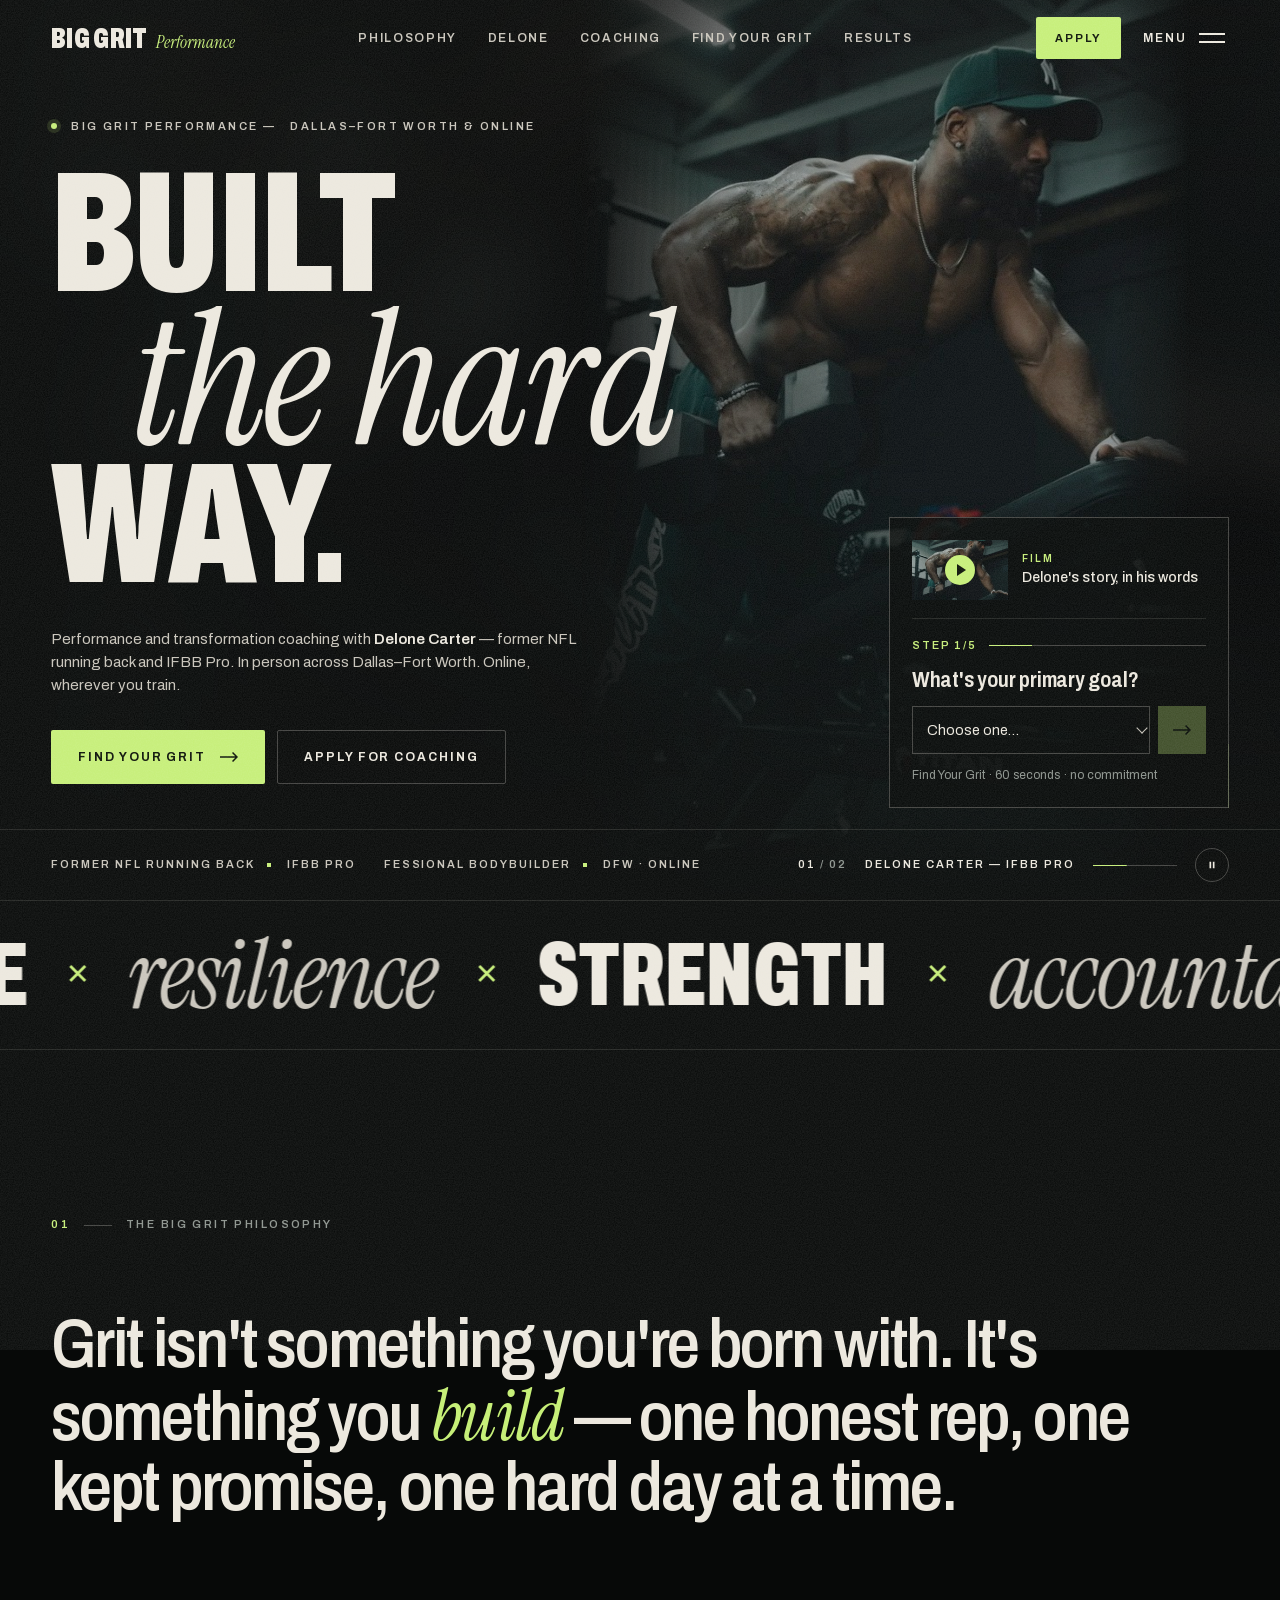
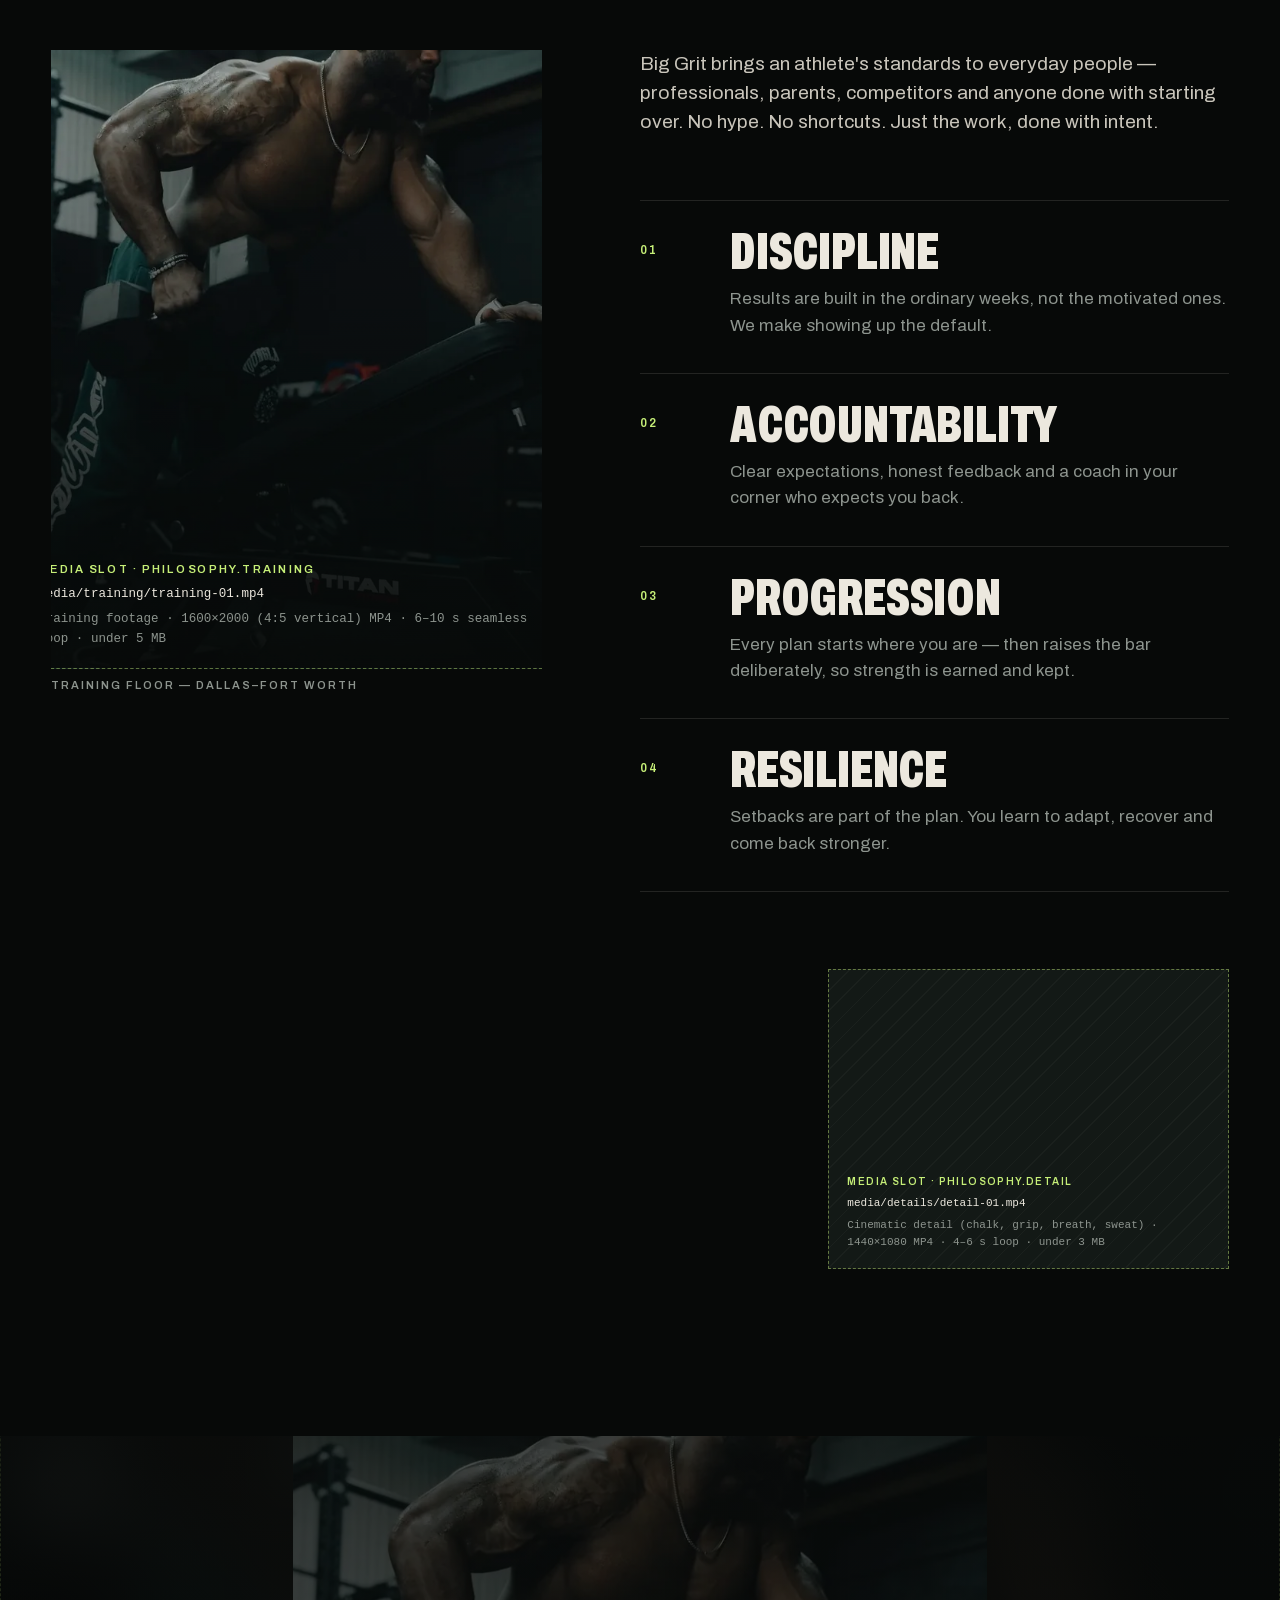
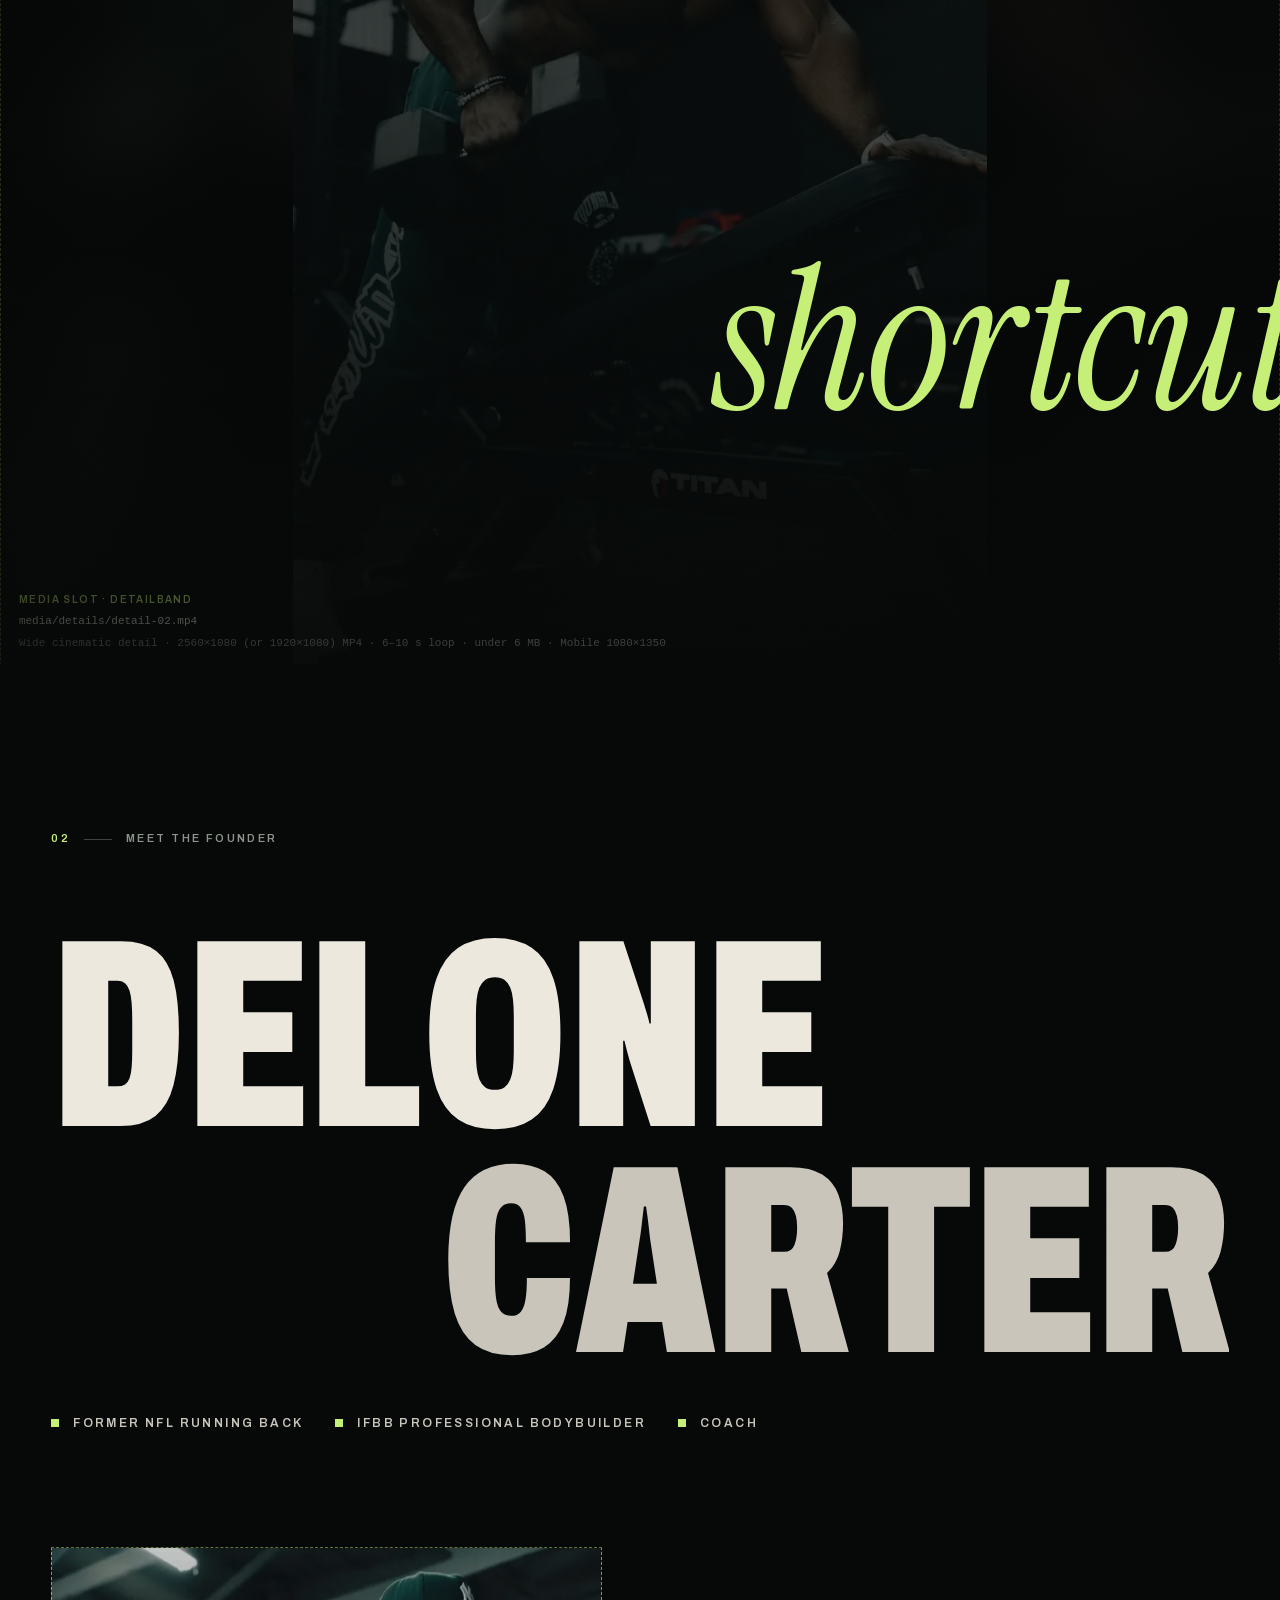
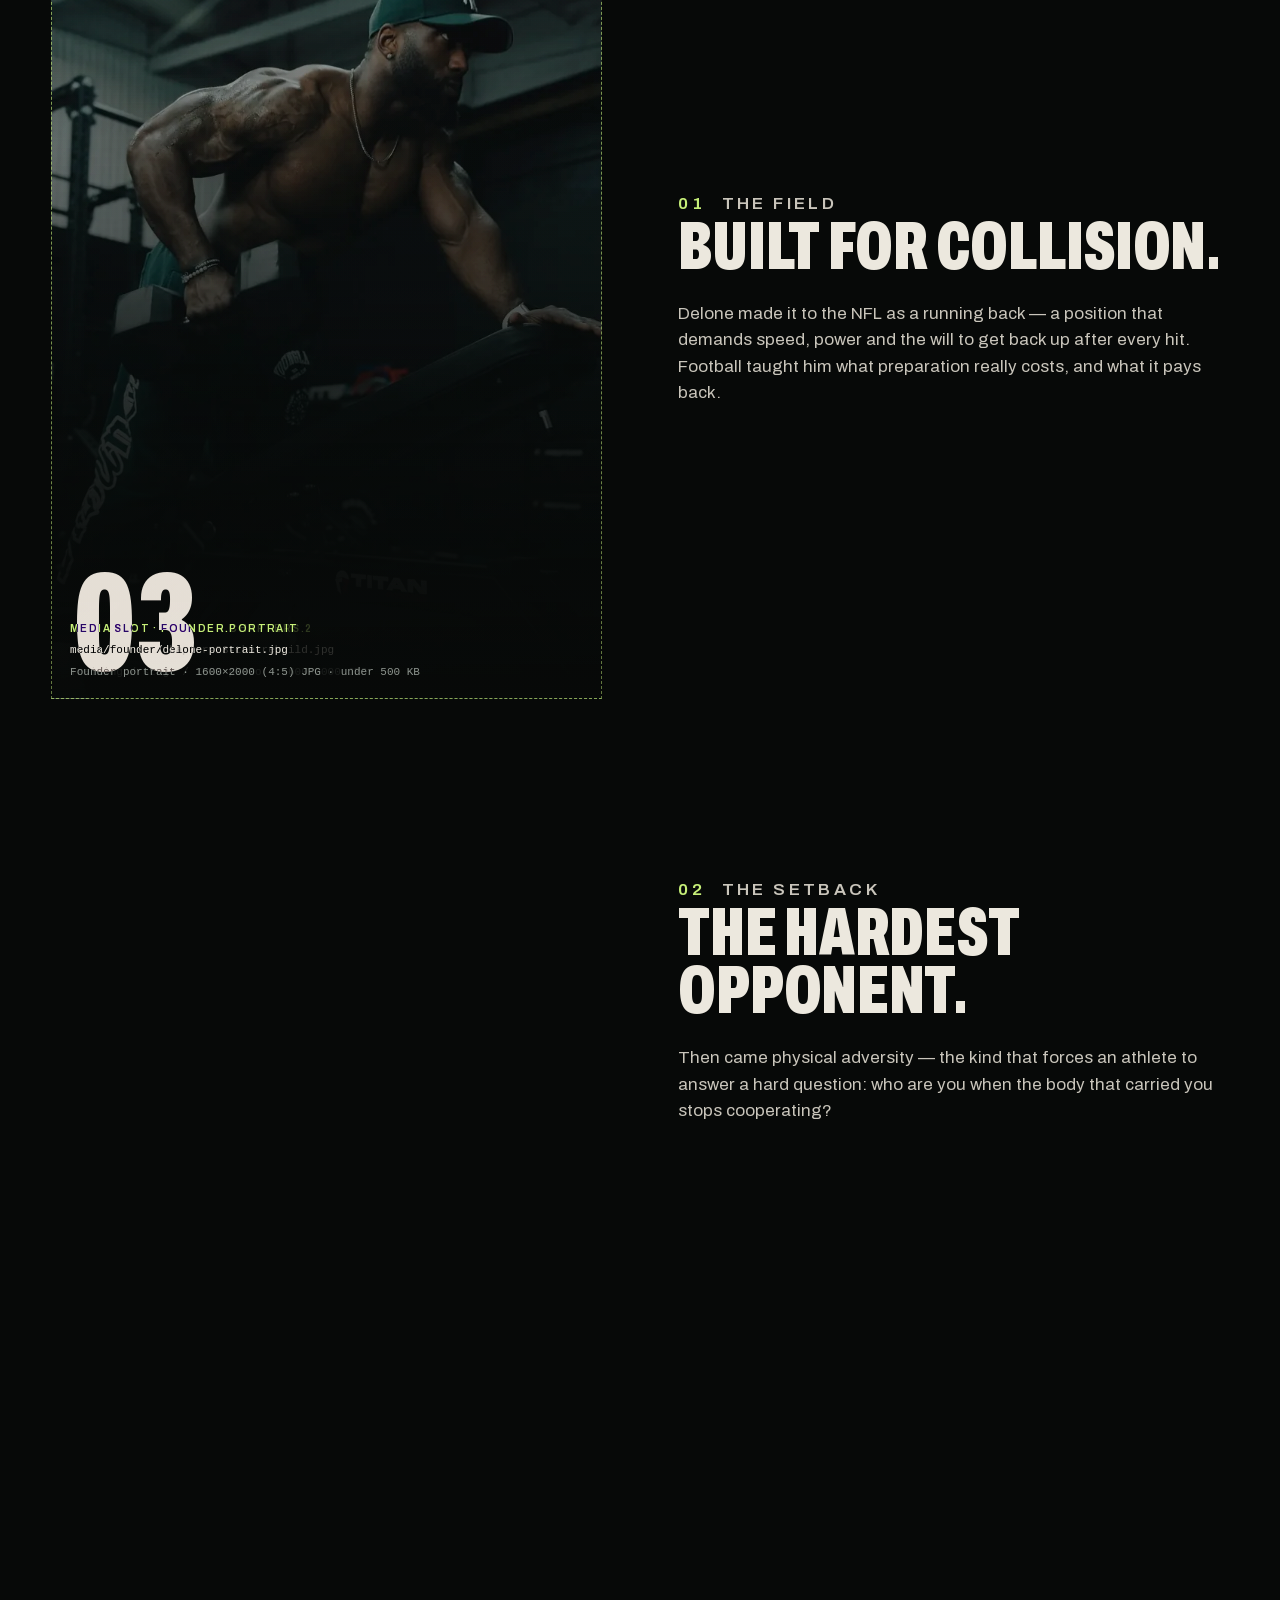
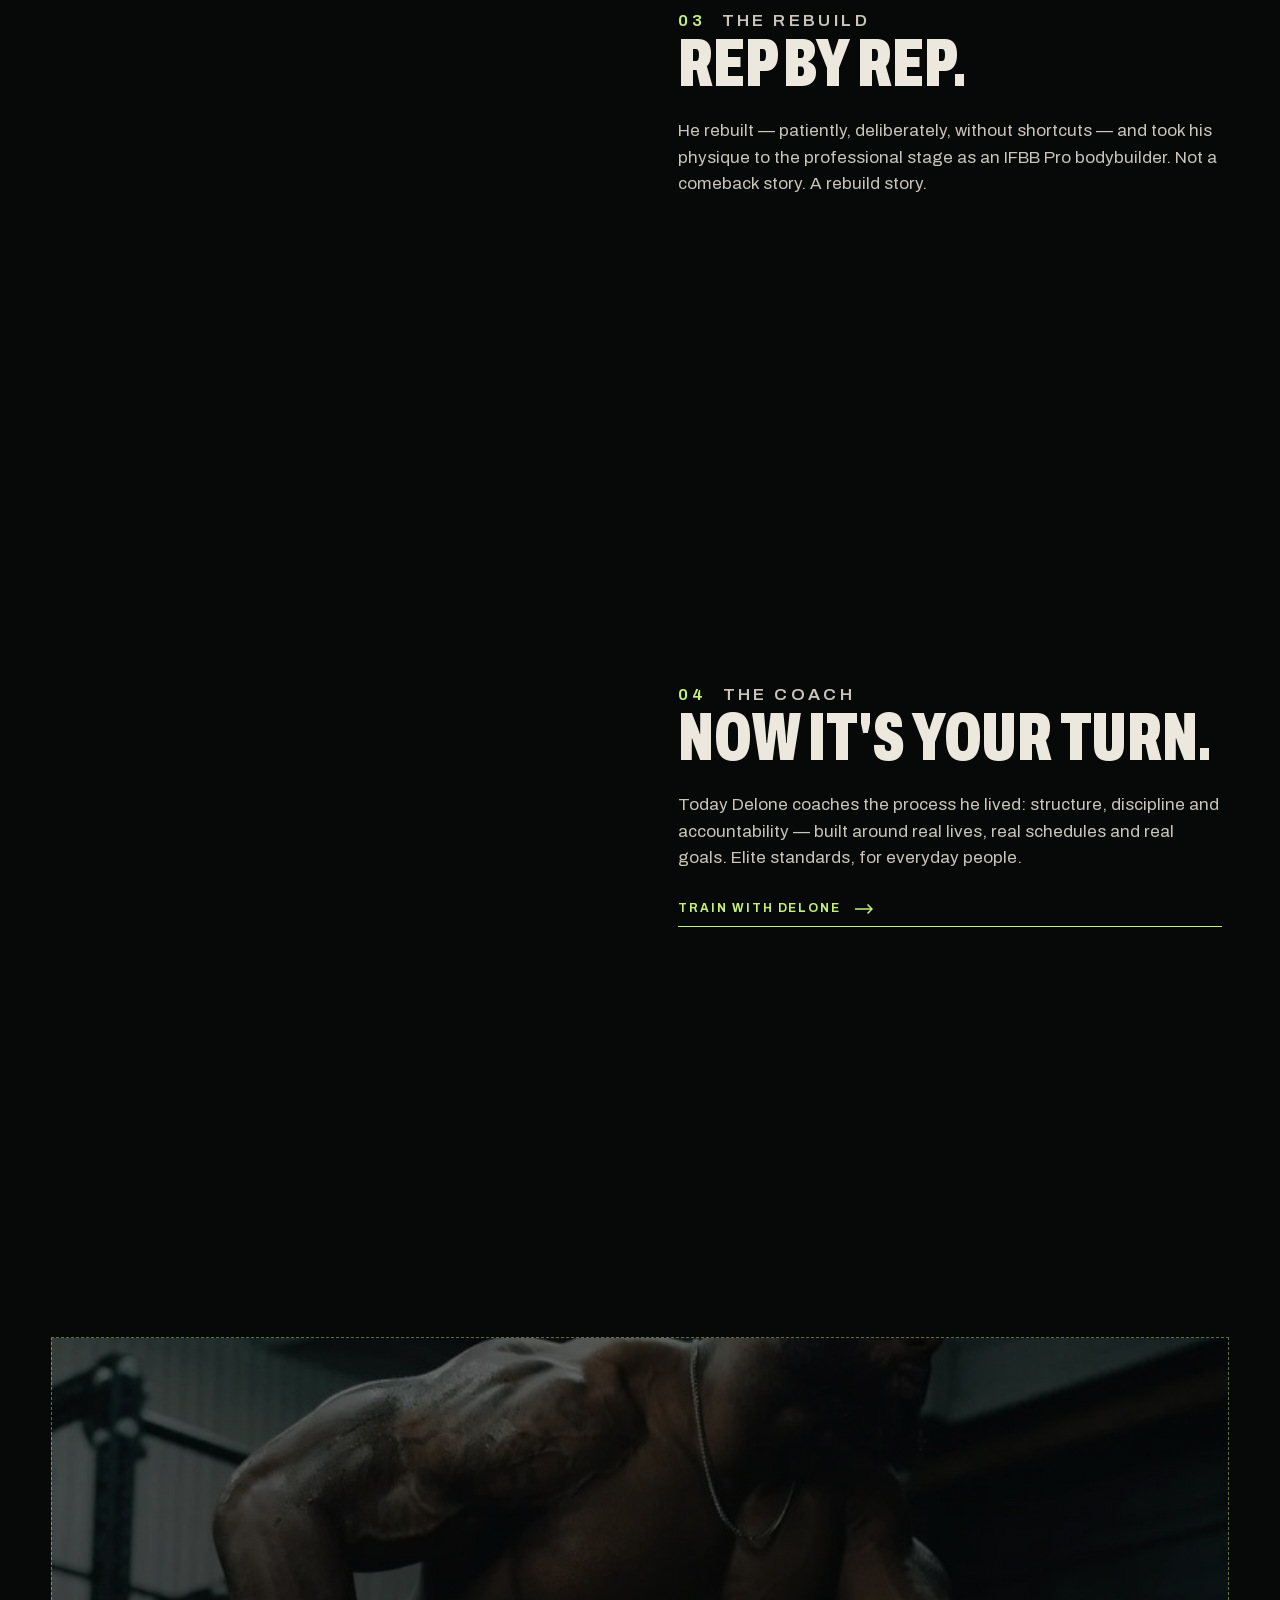
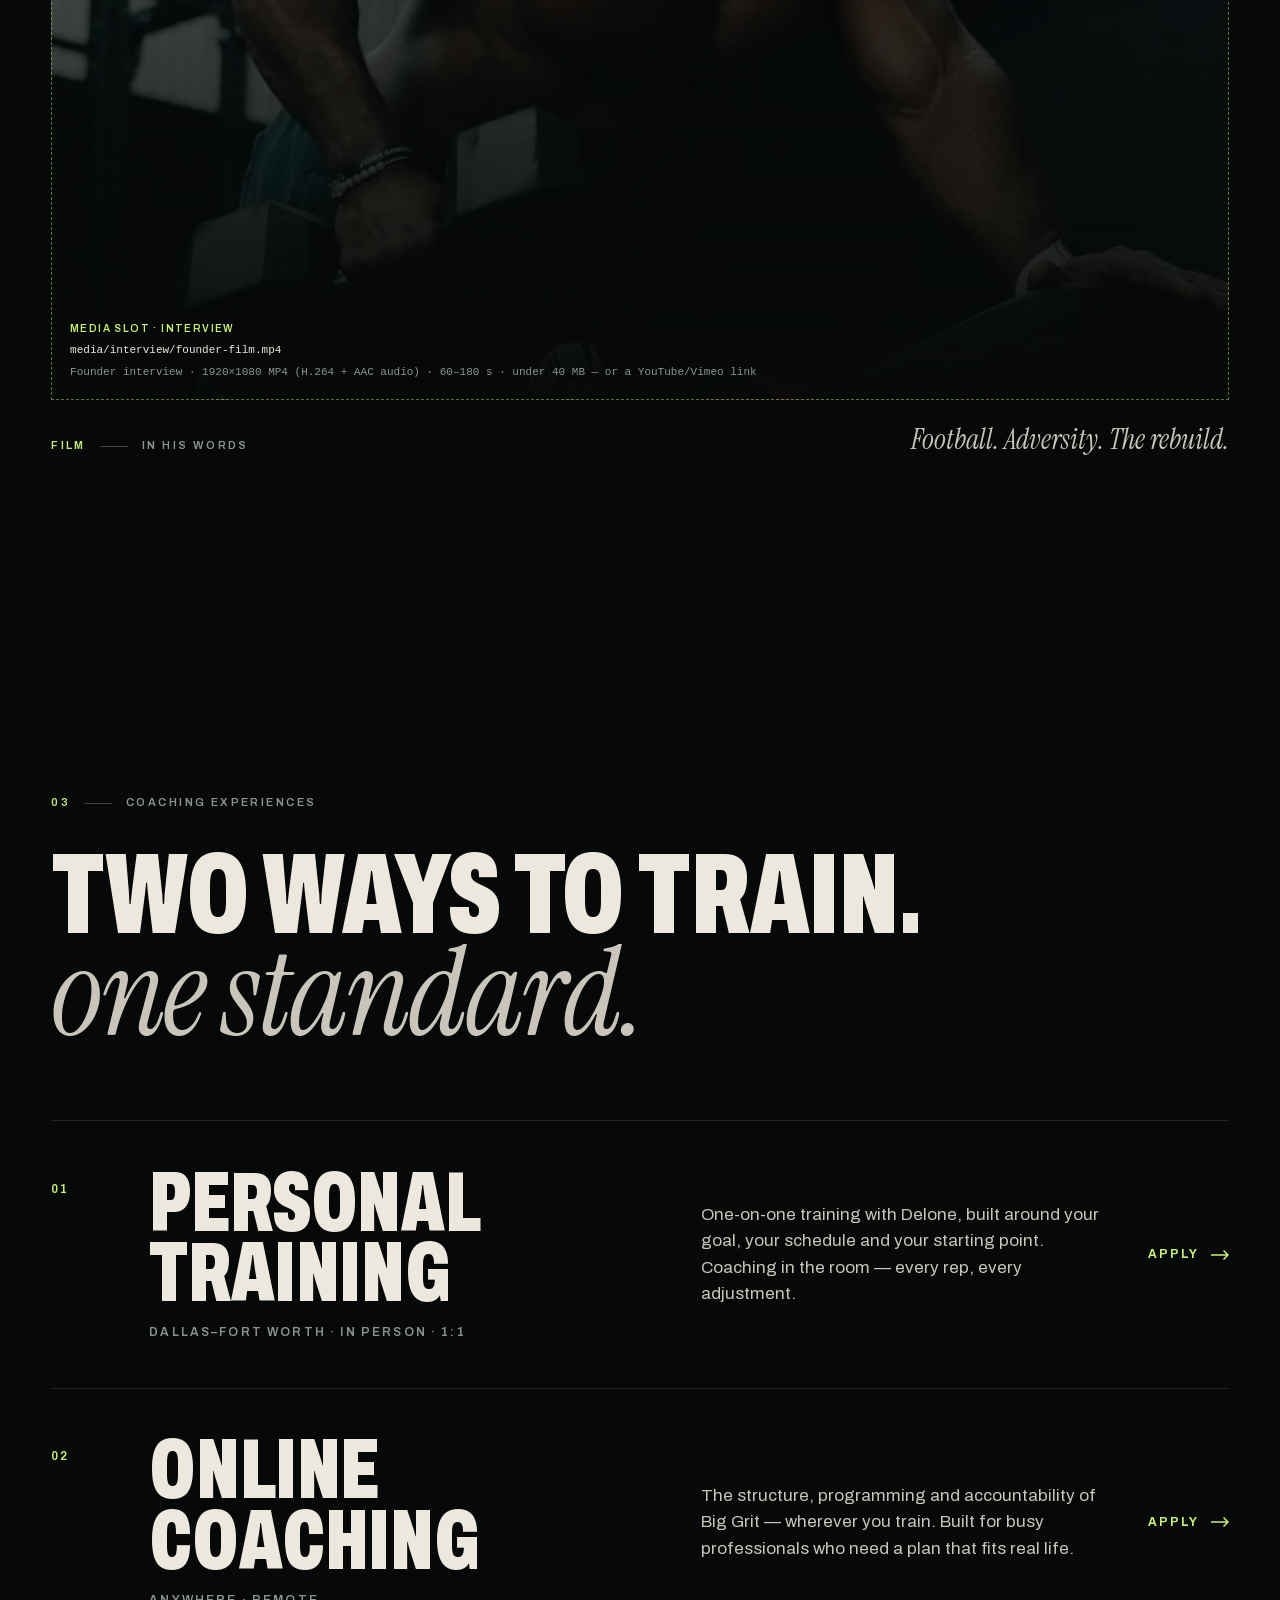
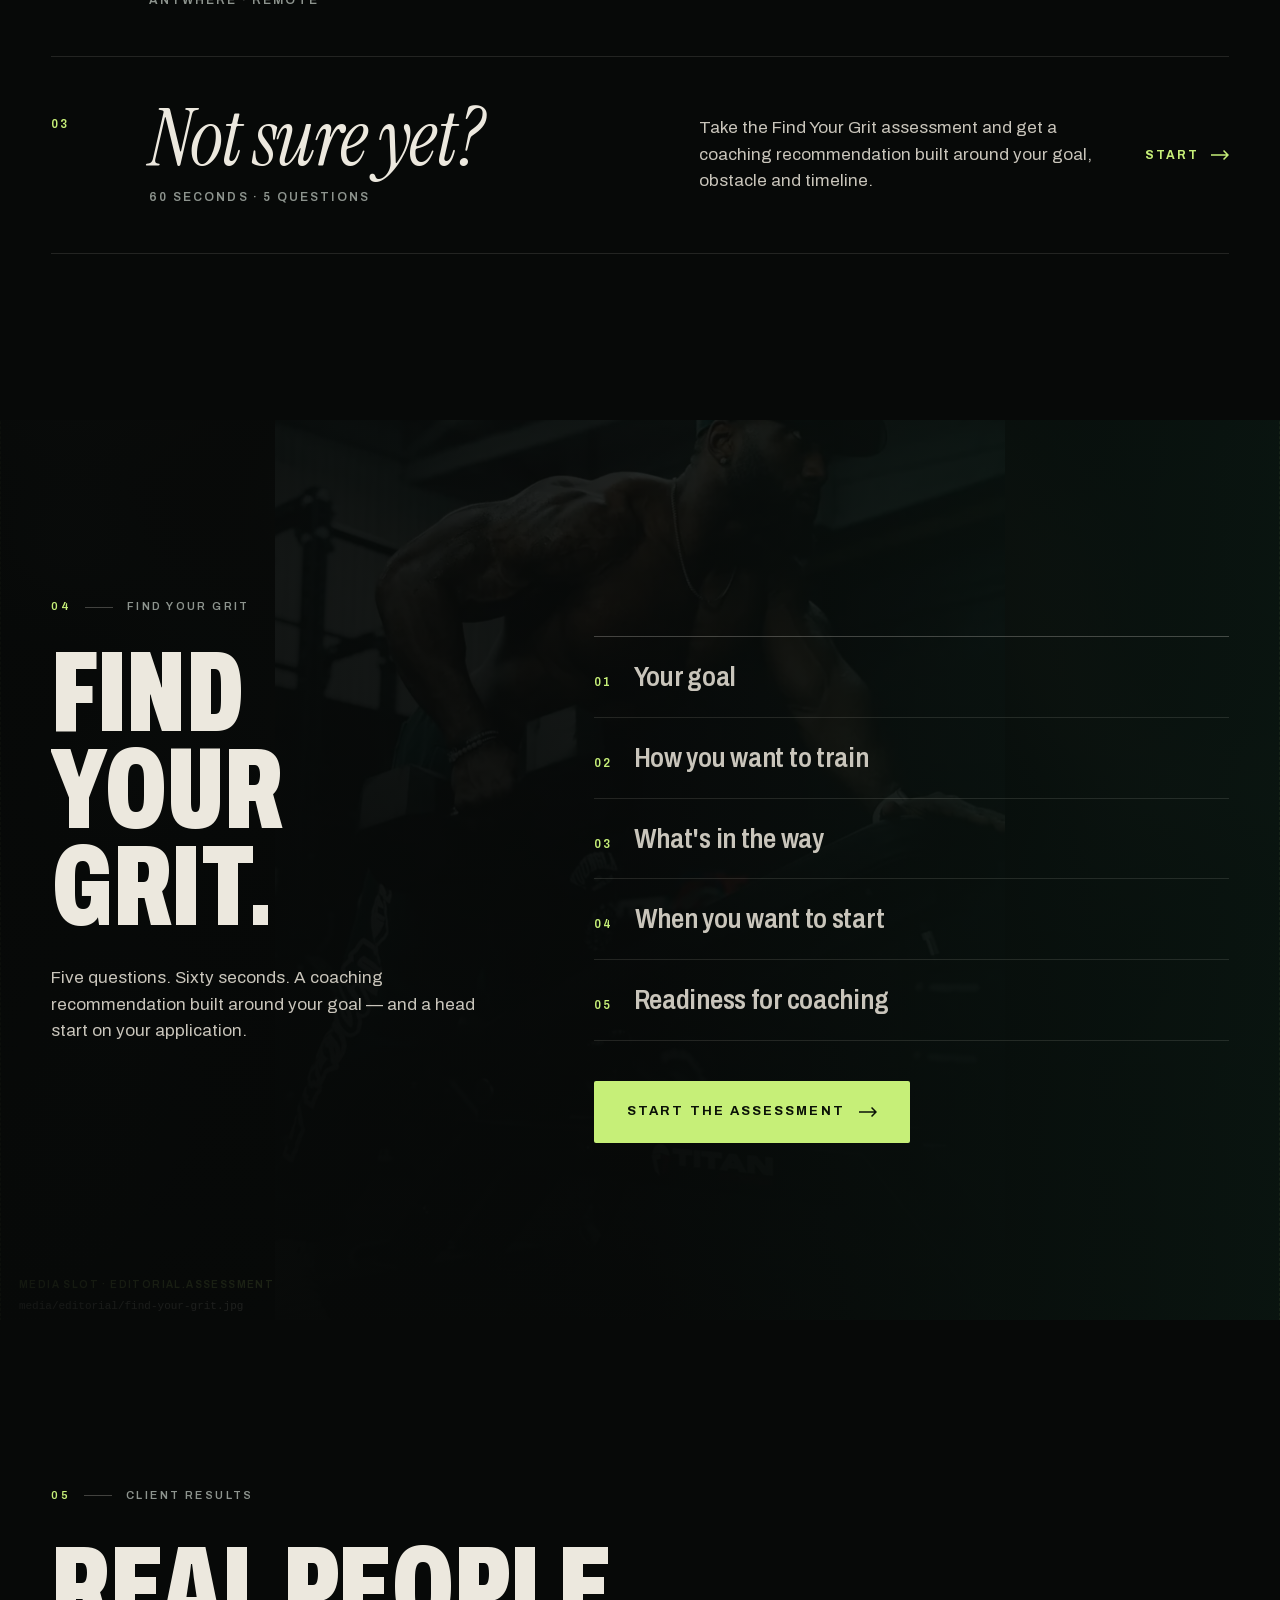
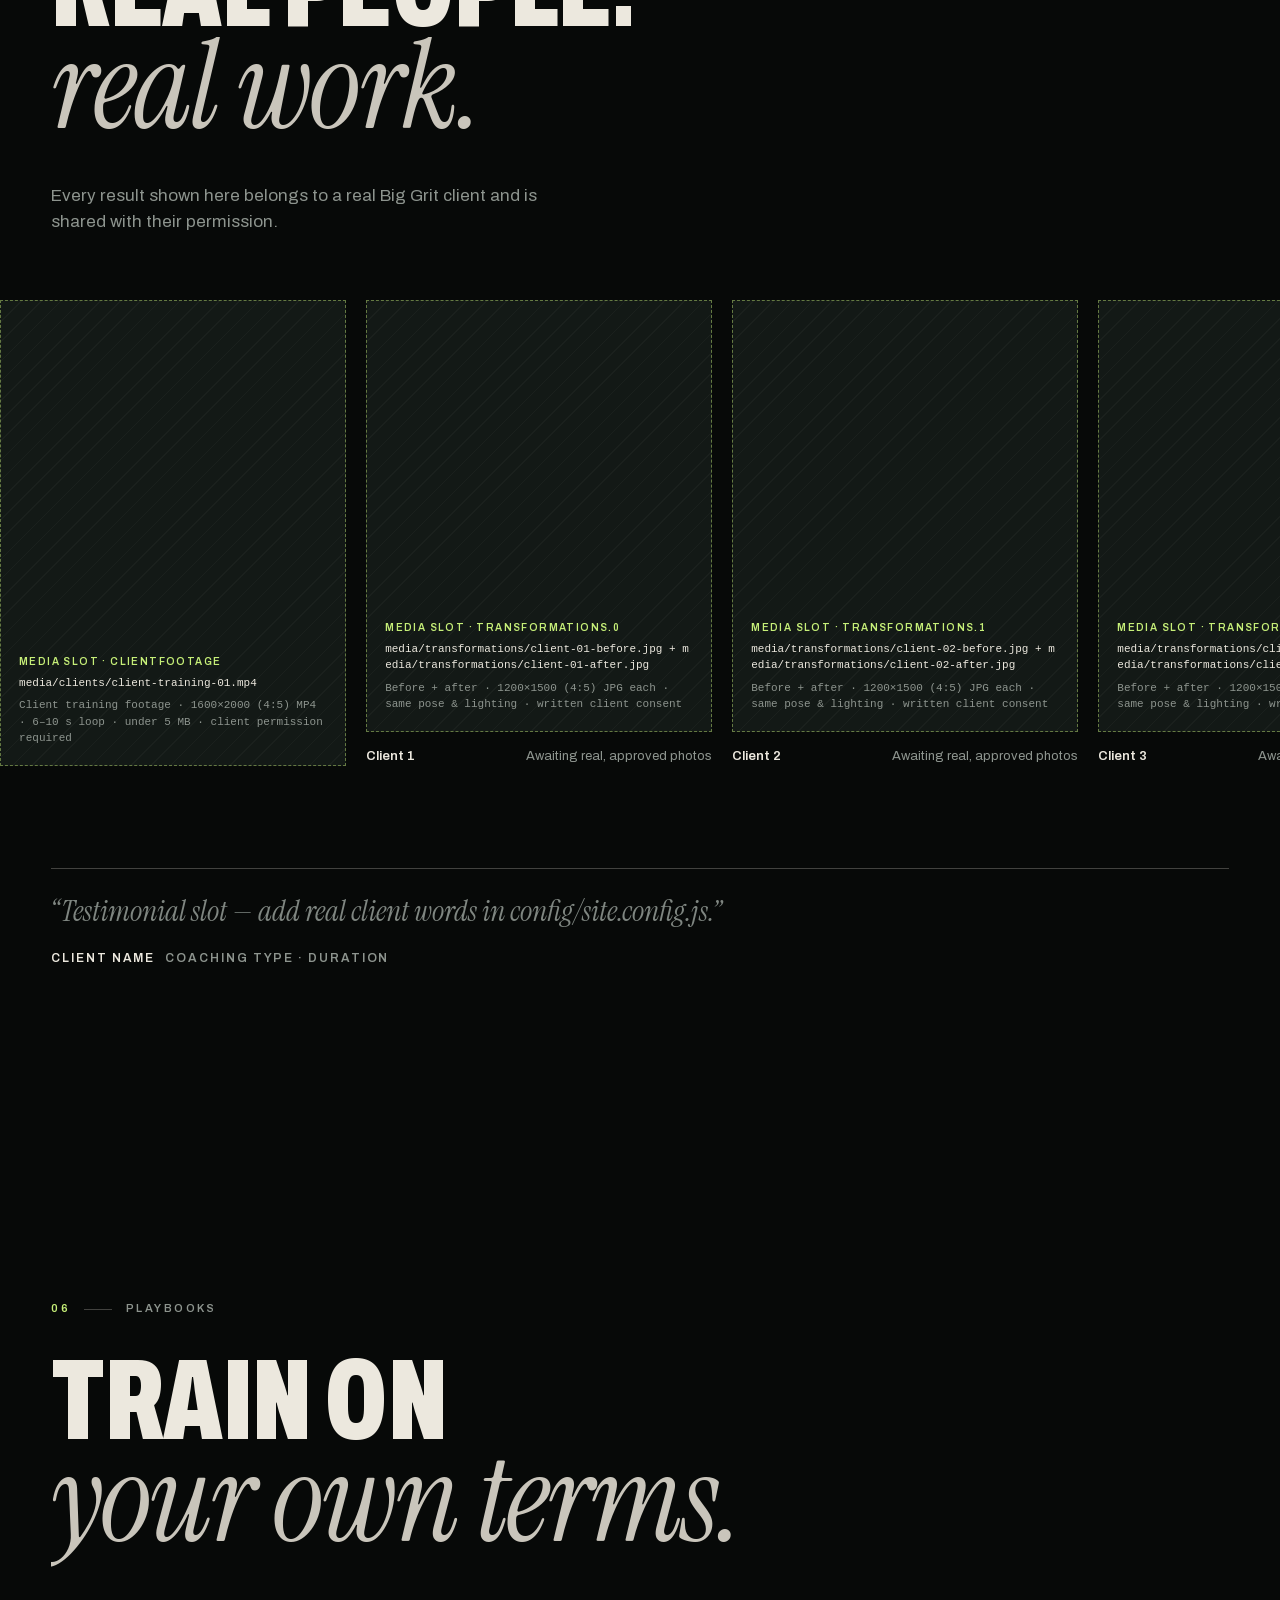
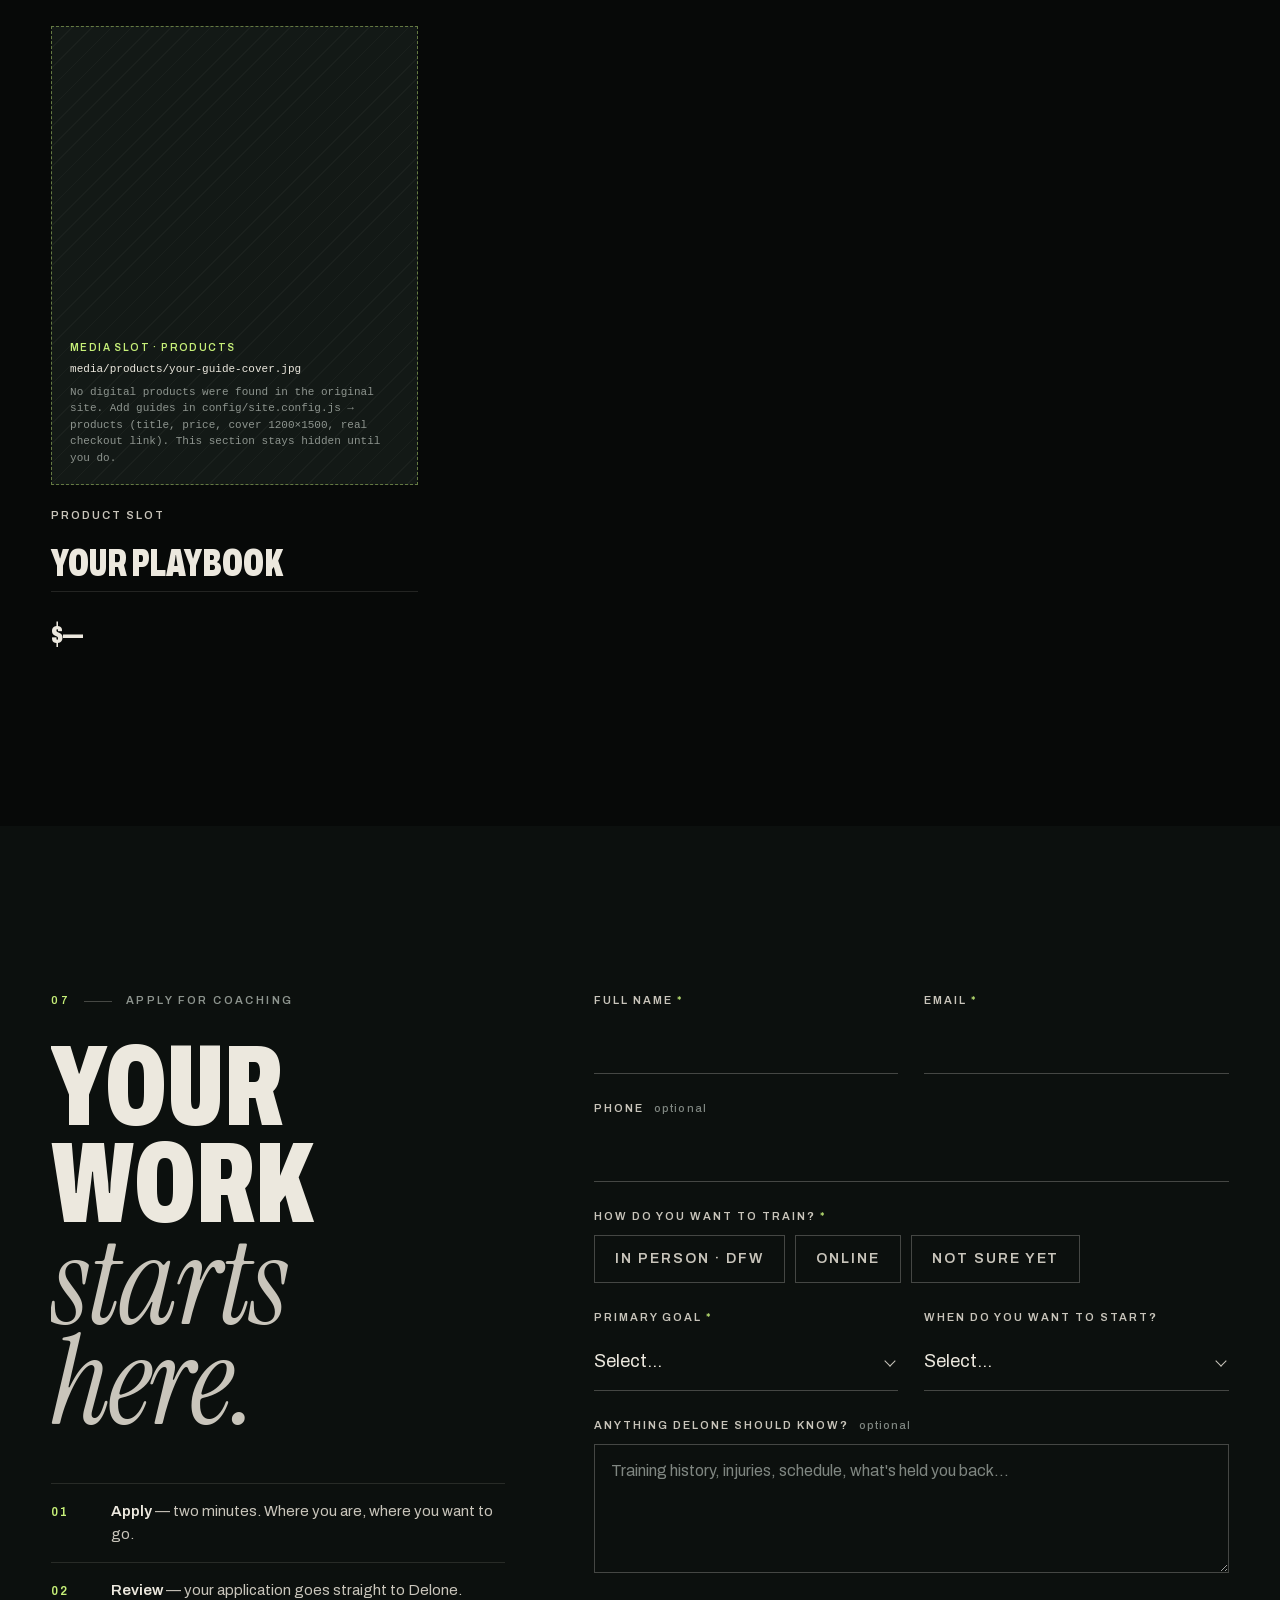
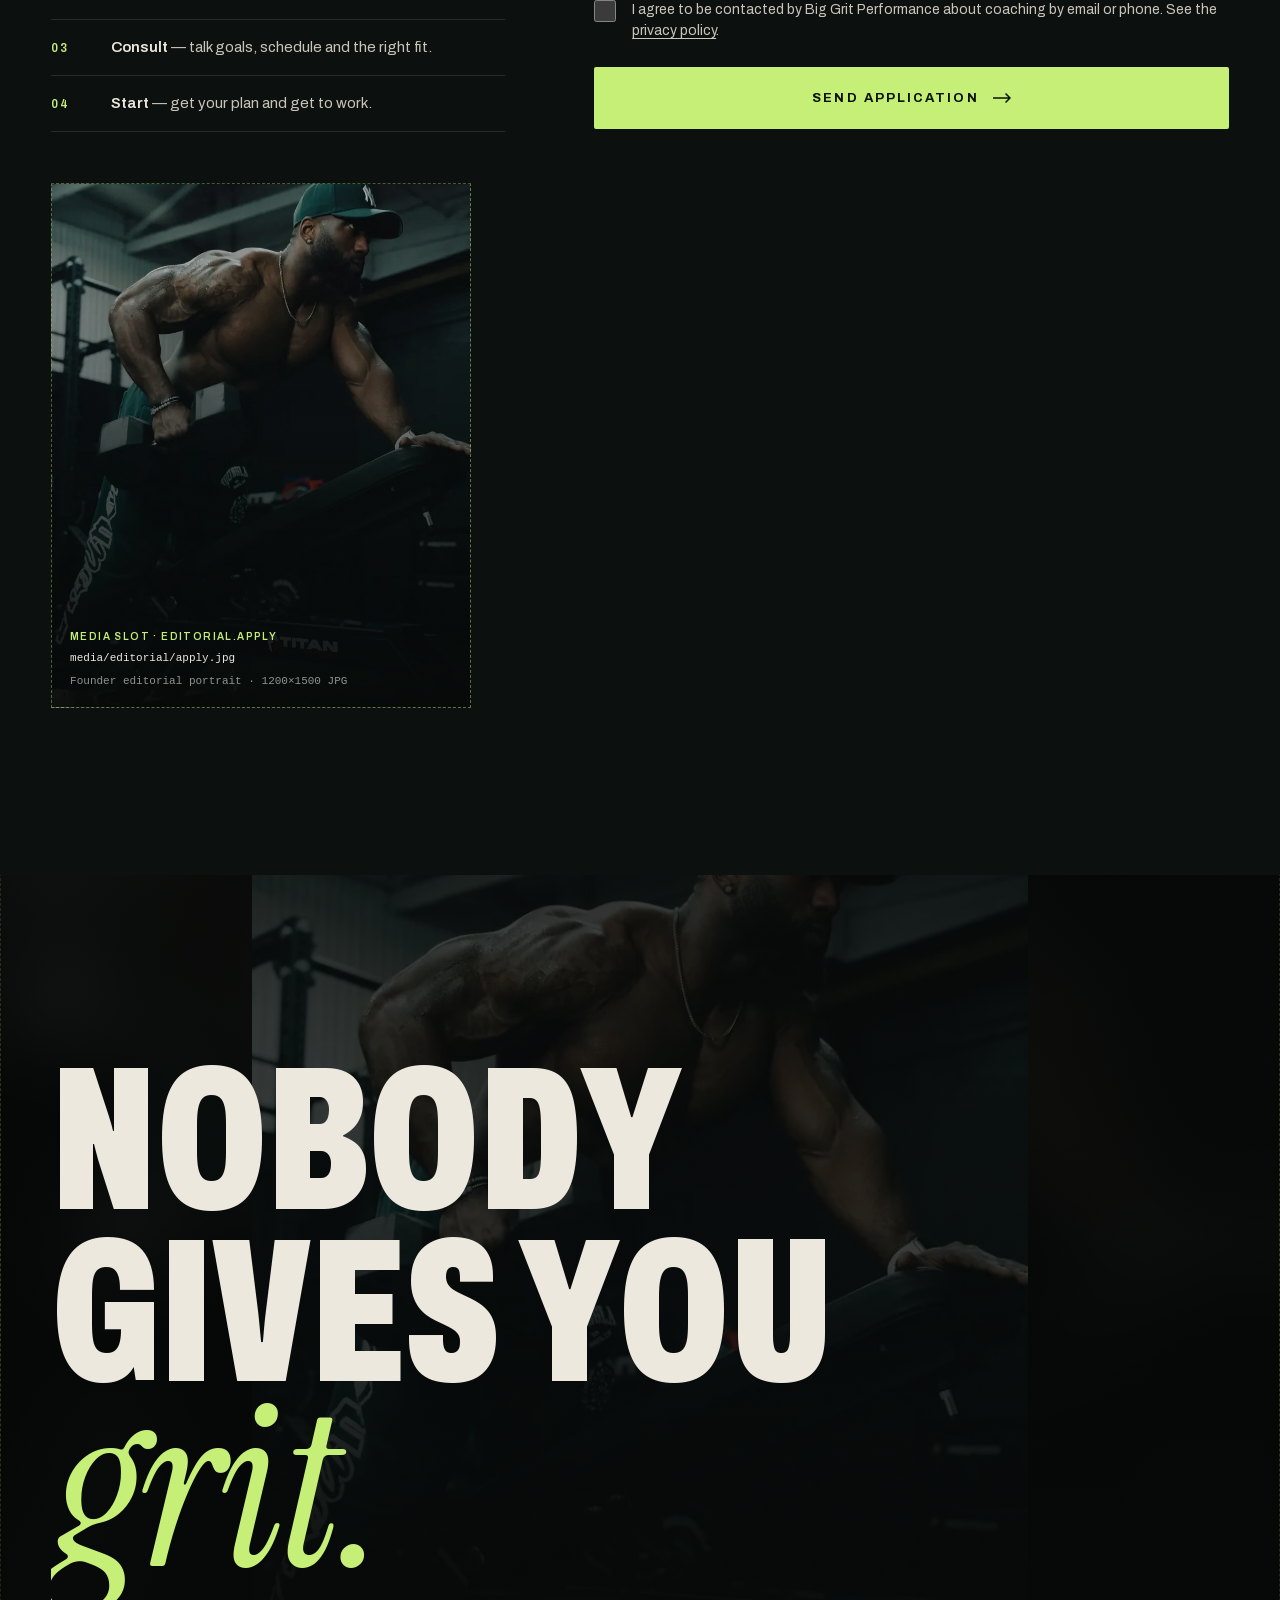
==== commit f19318da: "Add Grind-inspired entrance motion and hero quick-start Stroke-drawn wordmark intro; hero opens as a" ====
--- a/big-grit/index.html
+++ b/big-grit/index.html
@@ -71,11 +71,9 @@
 <body>
 <a class="skip" href="#main">Skip to content</a>
 
-<!-- ============ BRAND REVEAL (≈1.3 s, once per visit, never blocks the page) ============ -->
+<!-- ============ BRAND REVEAL (≈1.6 s, once per visit, never blocks the page) ============ -->
 <div class="intro" aria-hidden="true">
-  <div class="intro-panel intro-panel--top"></div>
-  <div class="intro-panel intro-panel--bottom"></div>
-  <div class="intro-mark"><span class="intro-word"><span>BIG</span></span><span class="intro-word"><span>GRIT</span></span></div>
+  <svg class="intro-svg" viewBox="0 0 1000 240" preserveAspectRatio="xMidYMid meet"><text class="intro-text" x="500" y="200" text-anchor="middle">BIG GRIT</text></svg>
 </div>
 
 <!-- ============ NAVIGATION ============ -->
@@ -134,6 +132,7 @@
       </picture>
     </div>
     <div class="hero-slides" data-hero-slides></div>
+    <div class="hero-flash" data-hero-flash></div>
     <div class="hero-shade"></div>
   </div>
 
@@ -150,6 +149,28 @@
       <a class="btn btn--line" href="#apply" data-track="cta_click" data-cta="hero_apply"><span>Apply for coaching</span></a>
     </div>
   </div>
+
+  <aside class="hero-quick" data-hero-in data-hero-quick aria-label="Start Find Your Grit">
+    <button class="hq-film" type="button" data-hero-film hidden data-track="cta_click" data-cta="hero_film">
+      <span class="hq-thumb"><img src="media/founder/delone-dumbbell-row.webp" alt="" width="96" height="60" decoding="async"><span class="hq-play" aria-hidden="true"></span></span>
+      <span class="hq-film-txt"><small>Film</small>Delone's story, in his words</span>
+    </button>
+    <div class="hq-step" aria-hidden="true"><span>Step 1/5</span><i><b></b></i></div>
+    <label class="hq-q" for="hq-goal">What's your primary goal?</label>
+    <div class="hq-row">
+      <div class="select hq-select">
+        <select id="hq-goal" data-hero-goal>
+          <option value="">Choose one…</option>
+          <option>Build muscle &amp; strength</option>
+          <option>Lose body fat</option>
+          <option>Improve athletic performance</option>
+          <option>Get fit and stay consistent</option>
+        </select>
+      </div>
+      <button class="hq-next" type="button" data-hero-next disabled aria-label="Continue to question 2"><i class="arrow" aria-hidden="true"></i></button>
+    </div>
+    <p class="hq-fine">Find Your Grit · 60 seconds · no commitment</p>
+  </aside>
 
   <div class="hero-foot" data-hero-in>
     <ul class="creds" aria-label="Credentials">
@@ -238,7 +259,7 @@
     <header class="sec-head">
       <p class="label"><span>02</span> Meet the founder</p>
     </header>
-    <h2 class="founder-name" id="delone-title" data-split-lines>
+    <h2 class="founder-name" id="delone-title" data-split-chars>
       <span class="line"><span>Delone</span></span>
       <span class="line"><span>Carter</span></span>
     </h2>
@@ -572,7 +593,7 @@
   <div class="closing-media media" data-slot="closing" data-parallax="0.15"></div>
   <div class="closing-shade" aria-hidden="true"></div>
   <div class="closing-inner wrap">
-    <h2 class="closing-title" id="closing-title" data-split-lines>
+    <h2 class="closing-title" id="closing-title" data-split-chars>
       <span class="line"><span>Nobody</span></span>
       <span class="line"><span>gives you</span></span>
       <span class="line line--serif line--grit"><span>grit.</span></span>
--- a/big-grit/assets/css/main.css
+++ b/big-grit/assets/css/main.css
@@ -332,6 +332,57 @@
 /* Brand reveal */
 .intro { position: fixed; inset: 0; z-index: 200; pointer-events: none; display: none; }
 .intro-pending .intro, .intro.is-on { display: block; }
+.intro { background: var(--ink); }
+.intro-svg { position: absolute; left: 50%; top: 50%; width: min(88vw, 1100px); transform: translate(-50%, -50%); overflow: visible; }
+.intro-text {
+  font-family: var(--f-sans); font-stretch: 62%; font-weight: 900; font-size: 236px;
+  fill: var(--bone); fill-opacity: 0; stroke: var(--bone); stroke-width: 1.4;
+  stroke-dasharray: 900; stroke-dashoffset: 900;
+}
+
+/* Entrance: the stage opens as a portrait window, stills cut in, then it expands to full bleed */
+html.motion .hero-stage { clip-path: inset(11% calc(clamp(0px, 7vw, 160px) + 3%) 11% 55%); }
+@media (max-aspect-ratio: 1/1) { html.motion .hero-stage { clip-path: inset(15% 12% 38% 12%); } }
+.hero-flash { position: absolute; inset: 0; z-index: 1; pointer-events: none; }
+.flash-still { position: absolute; inset: 0; overflow: hidden; clip-path: inset(100% 0 0 0); }
+.flash-still img { position: absolute; inset: 0; width: 100%; height: 100%; object-fit: cover; object-position: var(--focus, 50% 35%); transform-origin: var(--focus, 50% 35%); }
+
+/* Hero quick-start: Find Your Grit step 1, right in the opening */
+.hero-quick { display: none; }
+@media (min-width: 1100px) and (min-height: 700px) {
+  .hero-quick {
+    display: block; position: absolute; z-index: 3;
+    right: max(var(--pad), calc((100vw - var(--max)) / 2 + var(--pad))); bottom: 92px;
+    width: 340px; padding: 22px; background: rgba(7, 9, 8, .8); border: 1px solid var(--line-2);
+  }
+}
+@media (max-height: 820px) { .hq-film { display: none !important; } }
+.hq-film { display: grid; grid-template-columns: 96px 1fr; gap: 14px; align-items: center; width: 100%; text-align: left; padding-bottom: 18px; margin-bottom: 18px; border-bottom: 1px solid var(--line); }
+.hq-thumb { position: relative; display: block; width: 96px; aspect-ratio: 16 / 10; overflow: hidden; }
+.hq-thumb img { width: 100%; height: 100%; object-fit: cover; object-position: 50% 22%; transition: transform .8s var(--ease); }
+.hq-film:hover .hq-thumb img { transform: scale(1.08); }
+.hq-play { position: absolute; left: 50%; top: 50%; width: 30px; height: 30px; margin: -15px 0 0 -15px; border-radius: 50%; background: var(--grit); }
+.hq-play::after { content: ""; position: absolute; left: 12px; top: 9px; border-left: 9px solid var(--grit-ink); border-top: 6px solid transparent; border-bottom: 6px solid transparent; }
+.hq-film-txt { font-size: 14px; font-weight: 500; line-height: 1.35; }
+.hq-film-txt small { display: block; font-size: 10px; font-weight: 600; letter-spacing: .2em; text-transform: uppercase; color: var(--grit); margin-bottom: 4px; }
+.hq-step { display: flex; align-items: center; gap: 12px; font-size: 11px; font-weight: 600; letter-spacing: .18em; text-transform: uppercase; color: var(--grit); }
+.hq-step i { position: relative; flex: 1; height: 1px; background: var(--line-2); }
+.hq-step b { position: absolute; inset: 0 80% 0 0; background: var(--grit); }
+.hq-q { display: block; margin: 14px 0; font-stretch: 80%; font-weight: 640; font-size: 22px; line-height: 1.1; letter-spacing: -.01em; }
+.hq-row { display: flex; gap: 8px; }
+.hq-select { flex: 1; }
+.hq-select::after { right: 16px; }
+.hq-select select { width: 100%; height: 48px; padding: 0 38px 0 14px; background: transparent; border: 1px solid var(--line-2); border-radius: 0; color: var(--bone); font-size: 14px; -webkit-appearance: none; appearance: none; cursor: pointer; }
+.hq-select select:focus { outline: none; border-color: var(--grit); }
+.hq-select select option { background: var(--ink-2); }
+.hq-next { flex: none; width: 48px; height: 48px; display: grid; place-items: center; background: var(--grit); color: var(--grit-ink); transition: background .3s, opacity .3s; }
+.hq-next:hover:not(:disabled) { background: var(--bone); }
+.hq-next:disabled { opacity: .3; cursor: default; }
+.hq-fine { margin: 12px 0 0; font-size: 12px; color: var(--mute); }
+
+/* Character-level reveals */
+.ch { display: inline-block; will-change: transform; }
+html.motion [data-split-chars] .ch { transform: translateY(112%); }
 .intro-panel { position: absolute; left: 0; right: 0; height: 50.5%; background: var(--ink); }
 .intro-panel--top { top: 0; }
 .intro-panel--bottom { bottom: 0; }
@@ -653,7 +704,7 @@
 html.motion [data-reveal="up"] { opacity: 0; transform: translateY(44px); }
 html.motion [data-reveal="mask"] { clip-path: inset(100% 0 0 0); }
 html.motion [data-split-lines] .line > span,
-html.motion .hero-title .line > span { transform: translateY(108%); }
+html.motion .hero-title .line > span { transform: translateY(140%); }
 html.motion [data-hero-in] { opacity: 0; }
 html.motion .statement .w { opacity: .14; }
 
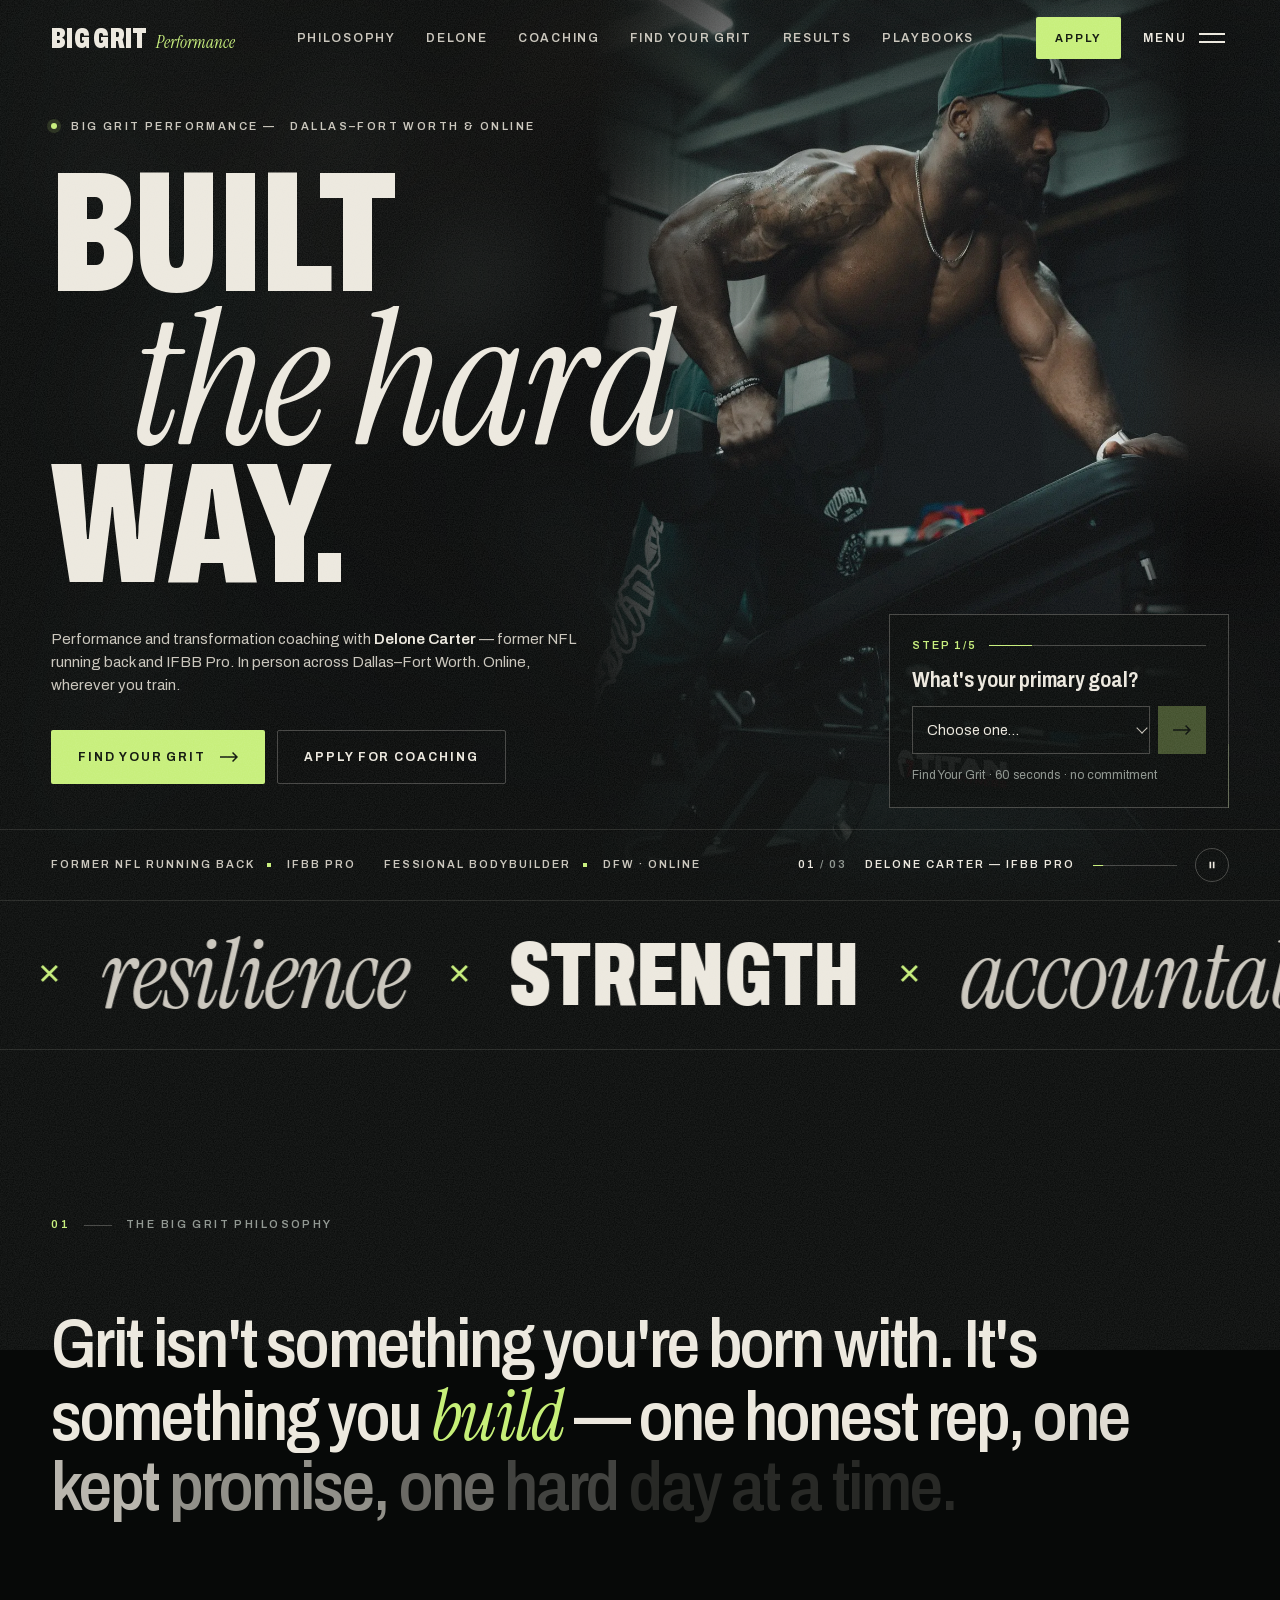
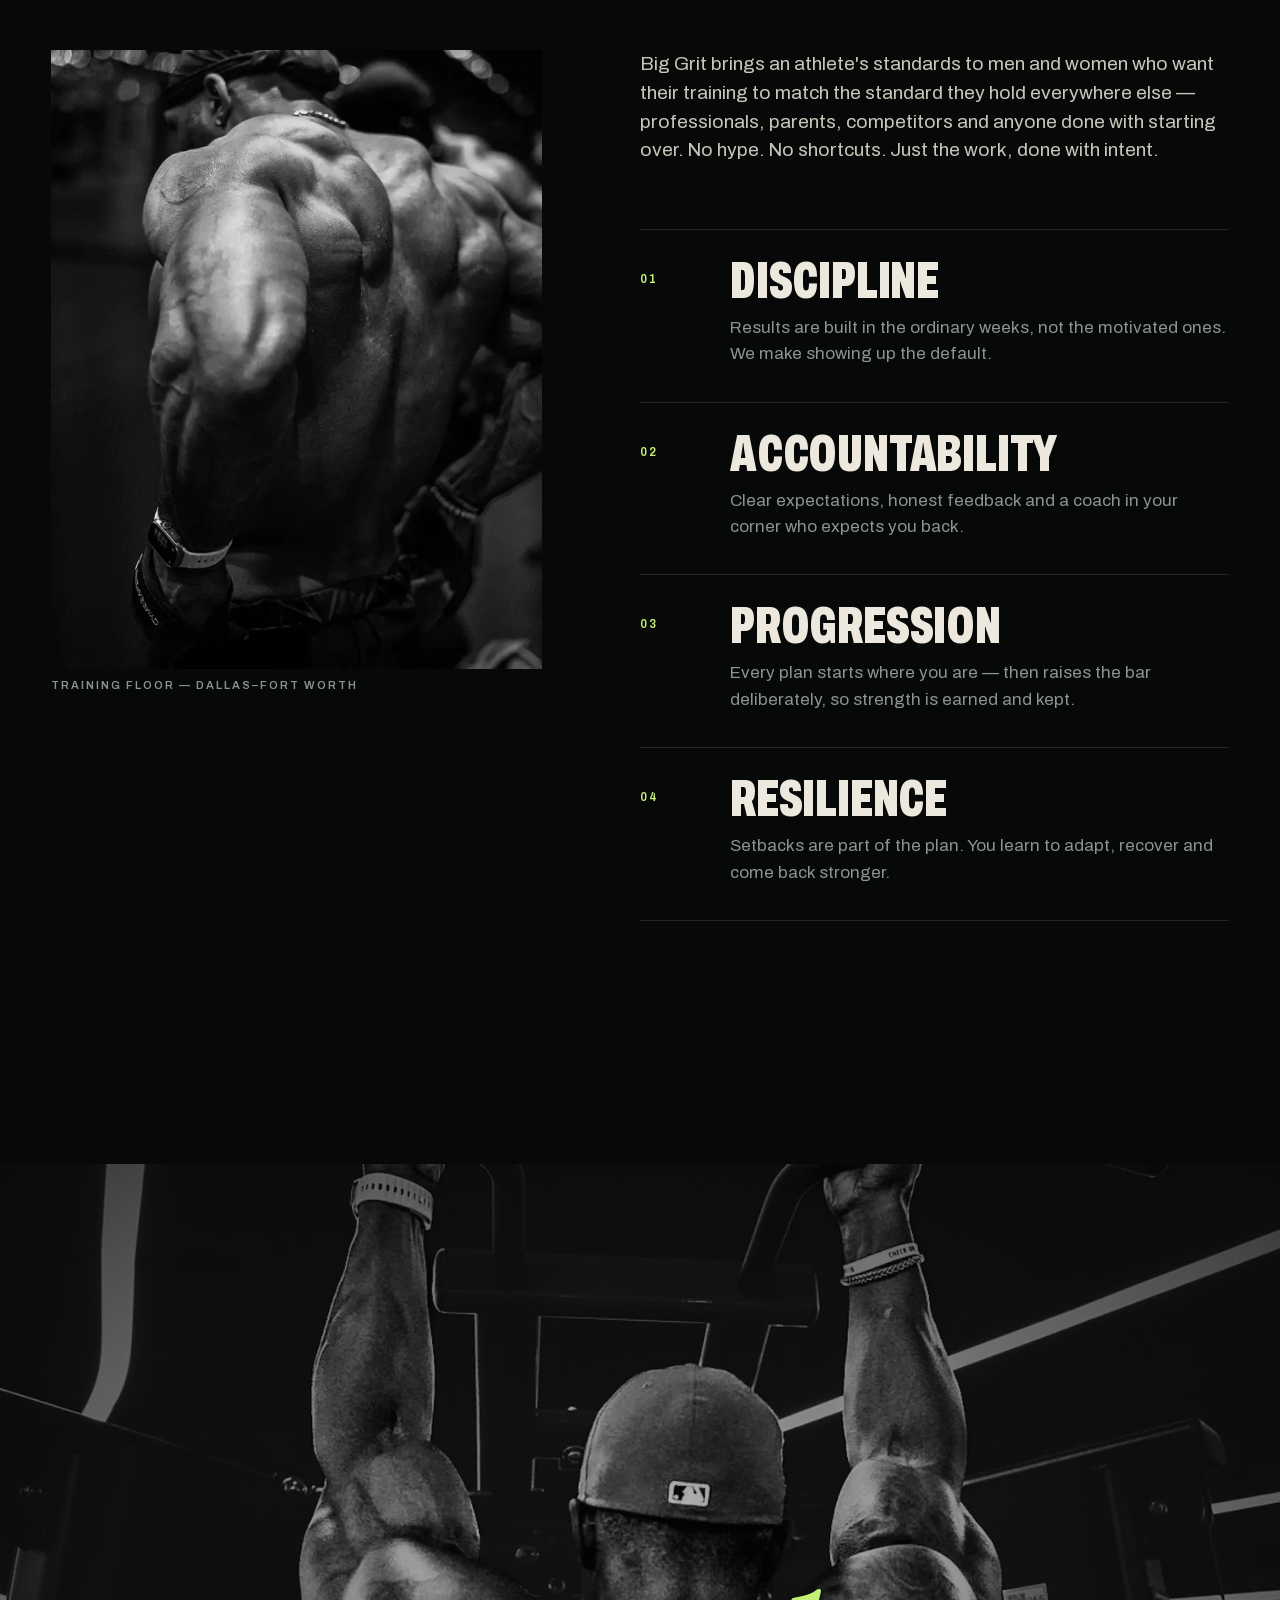
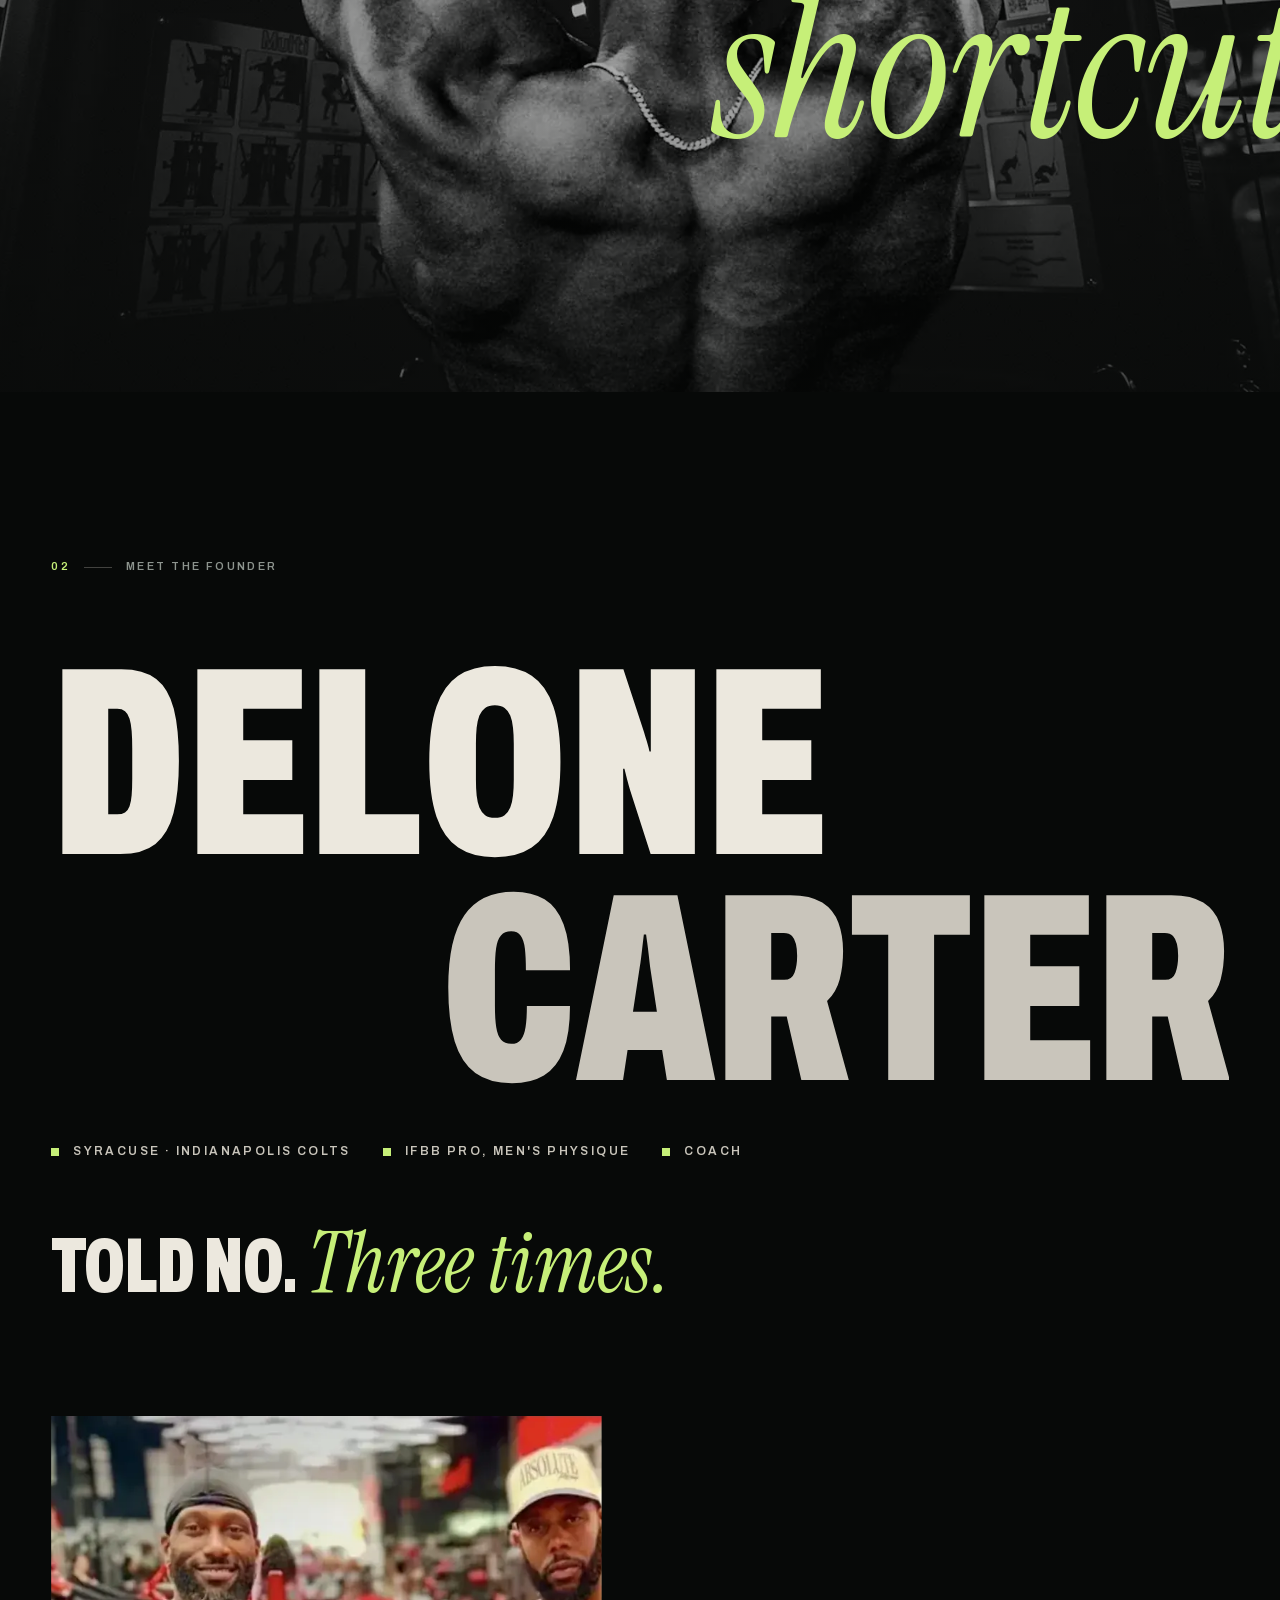
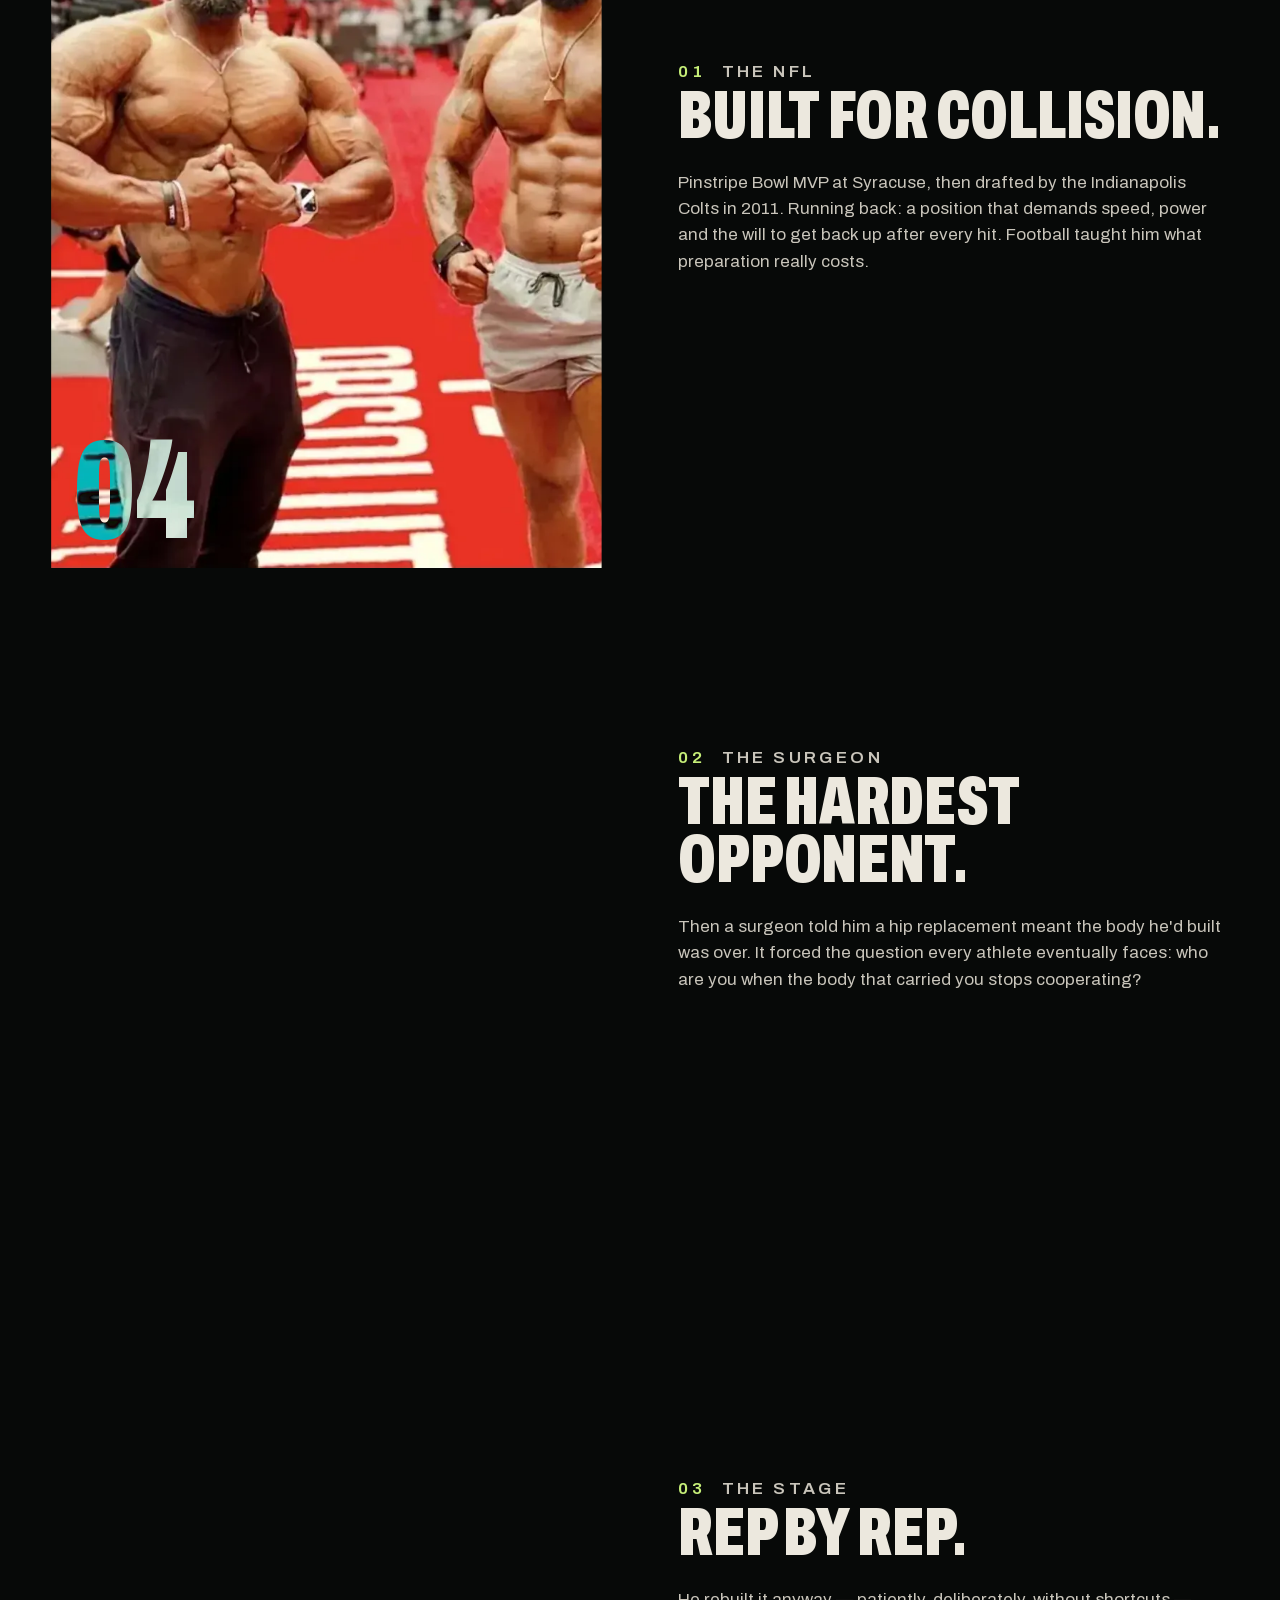
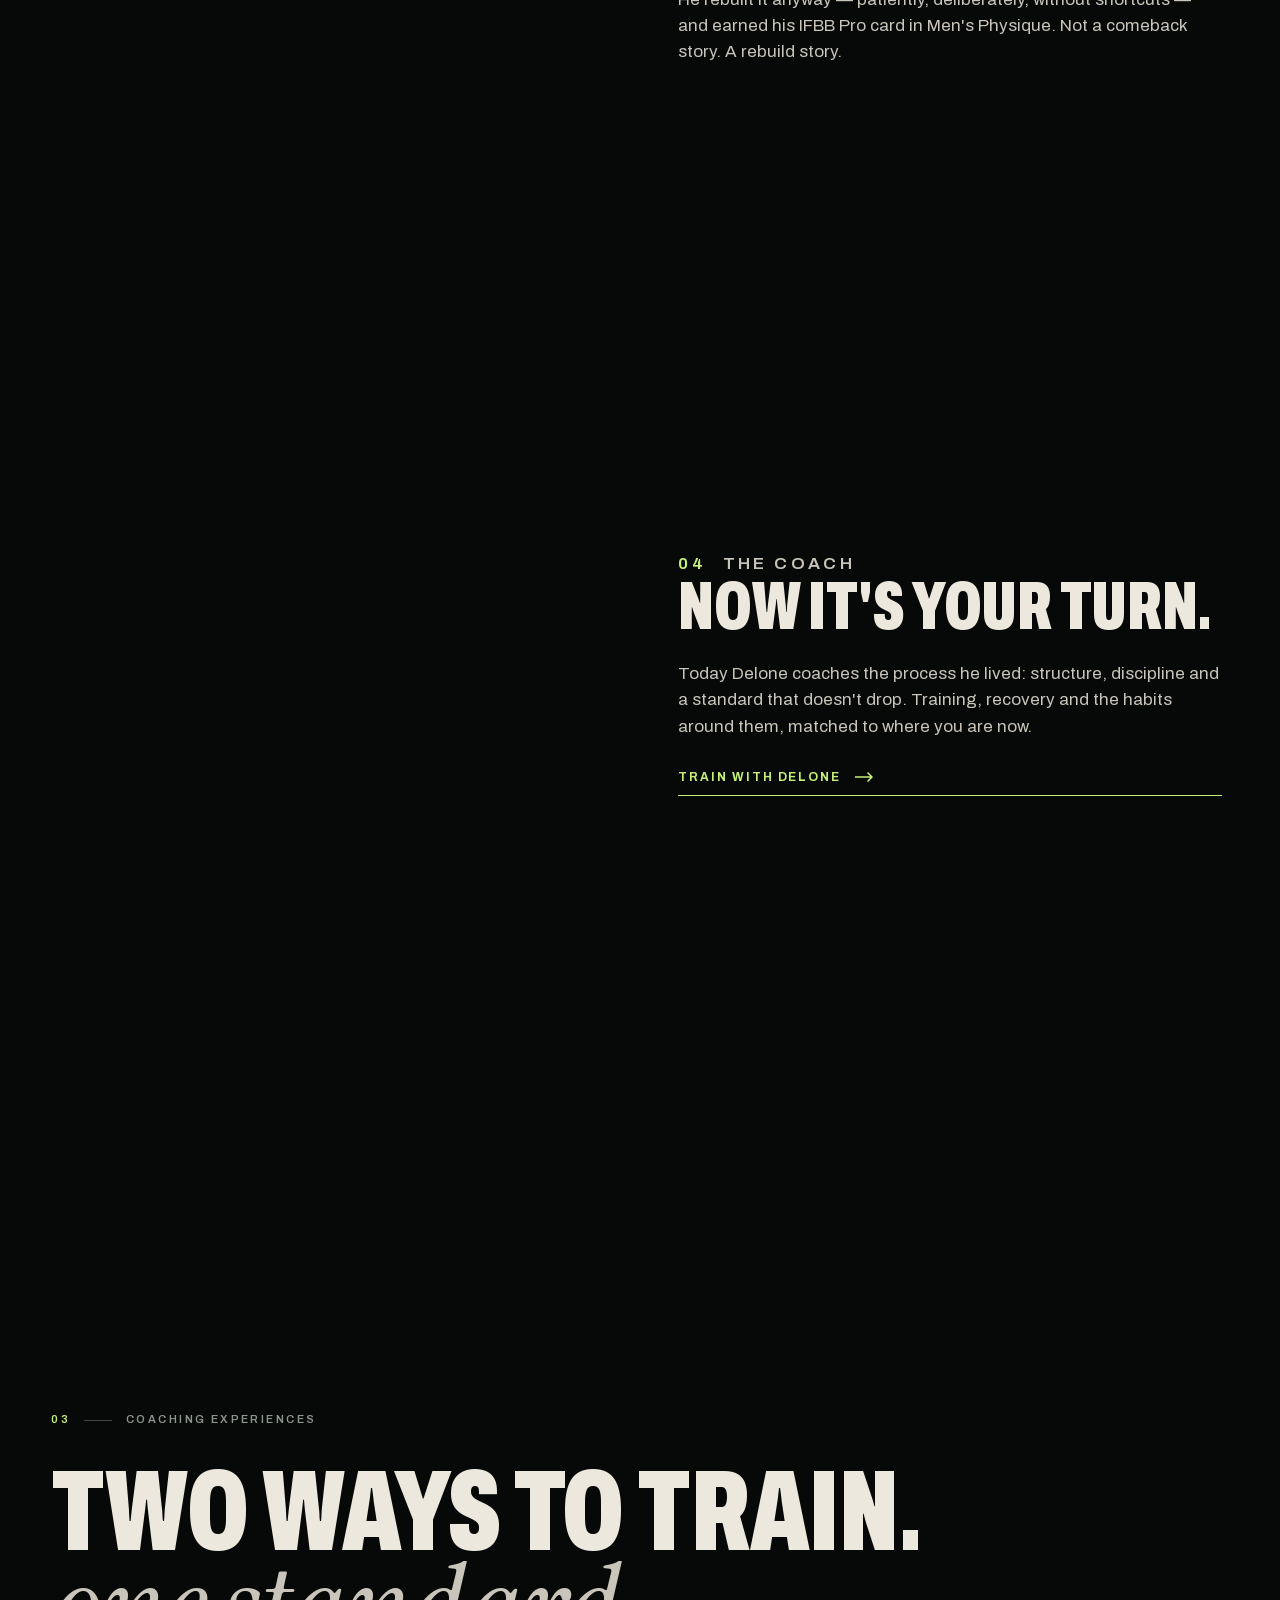
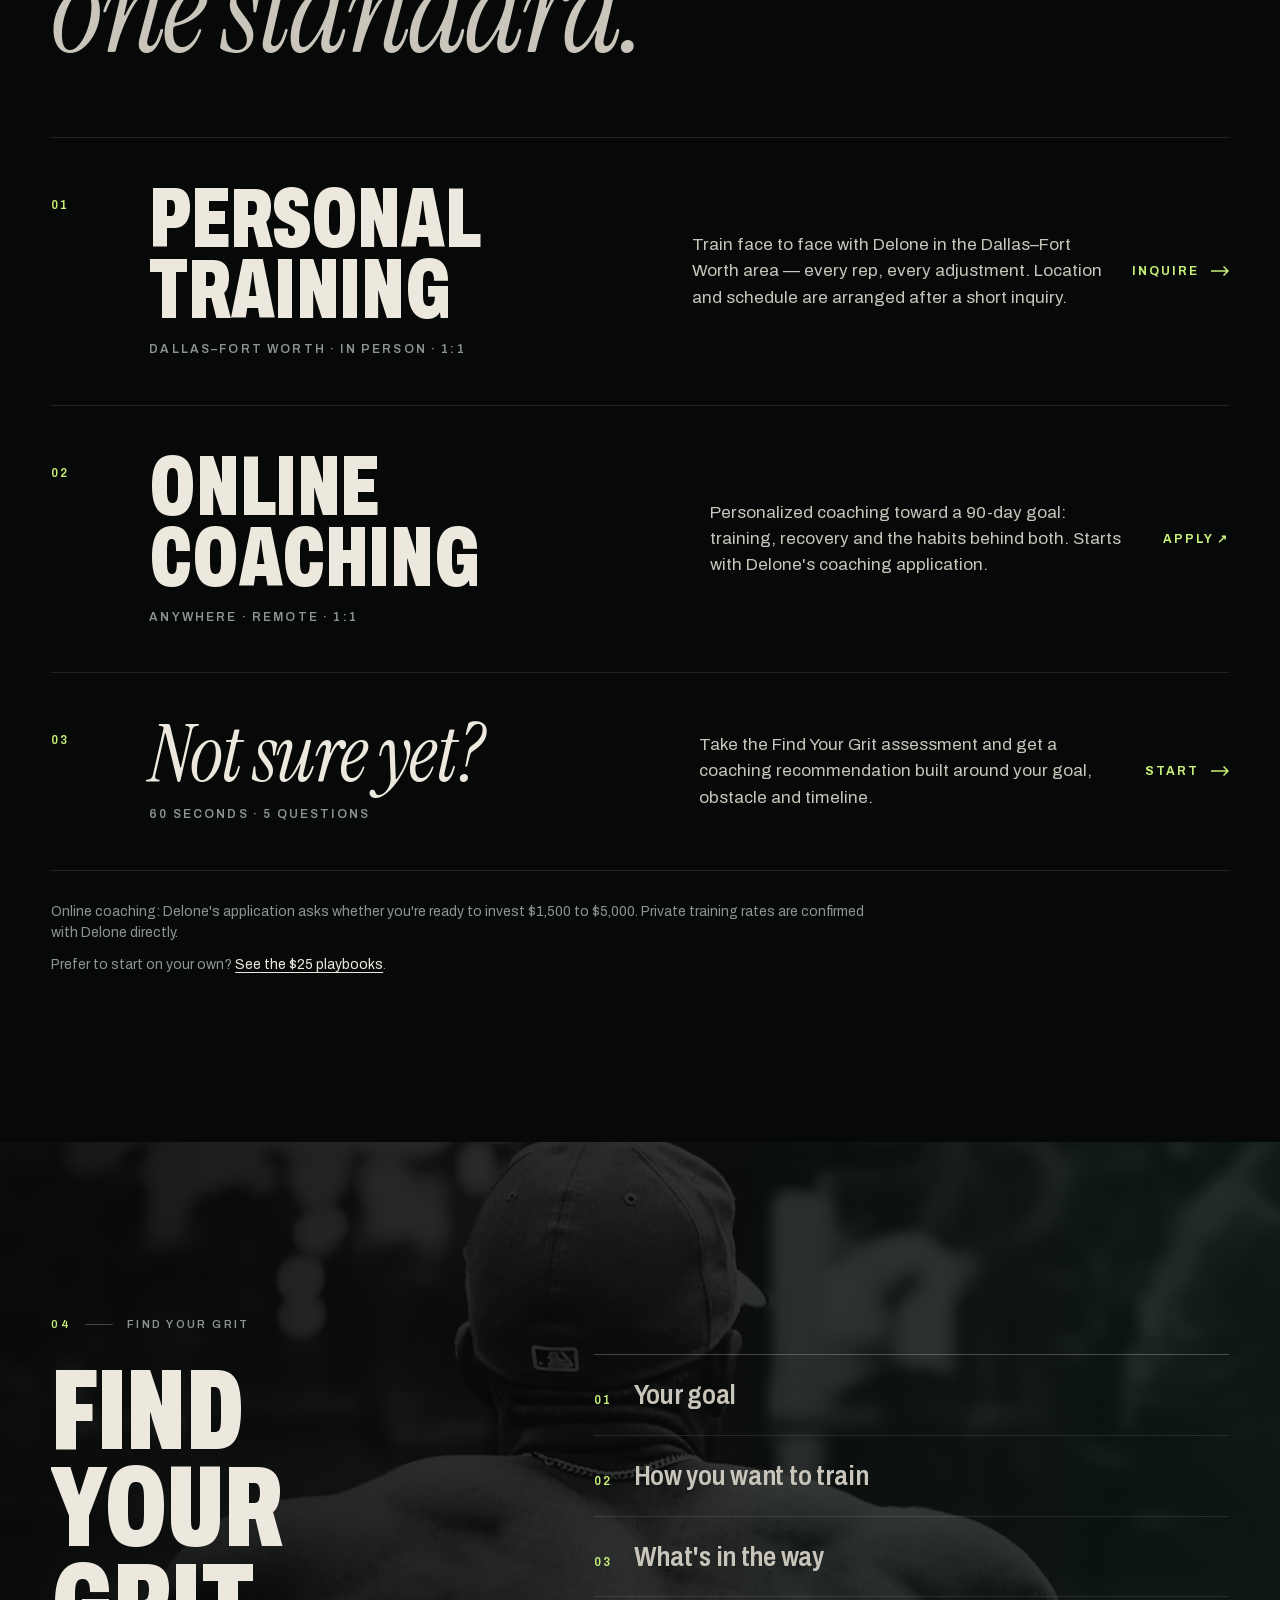
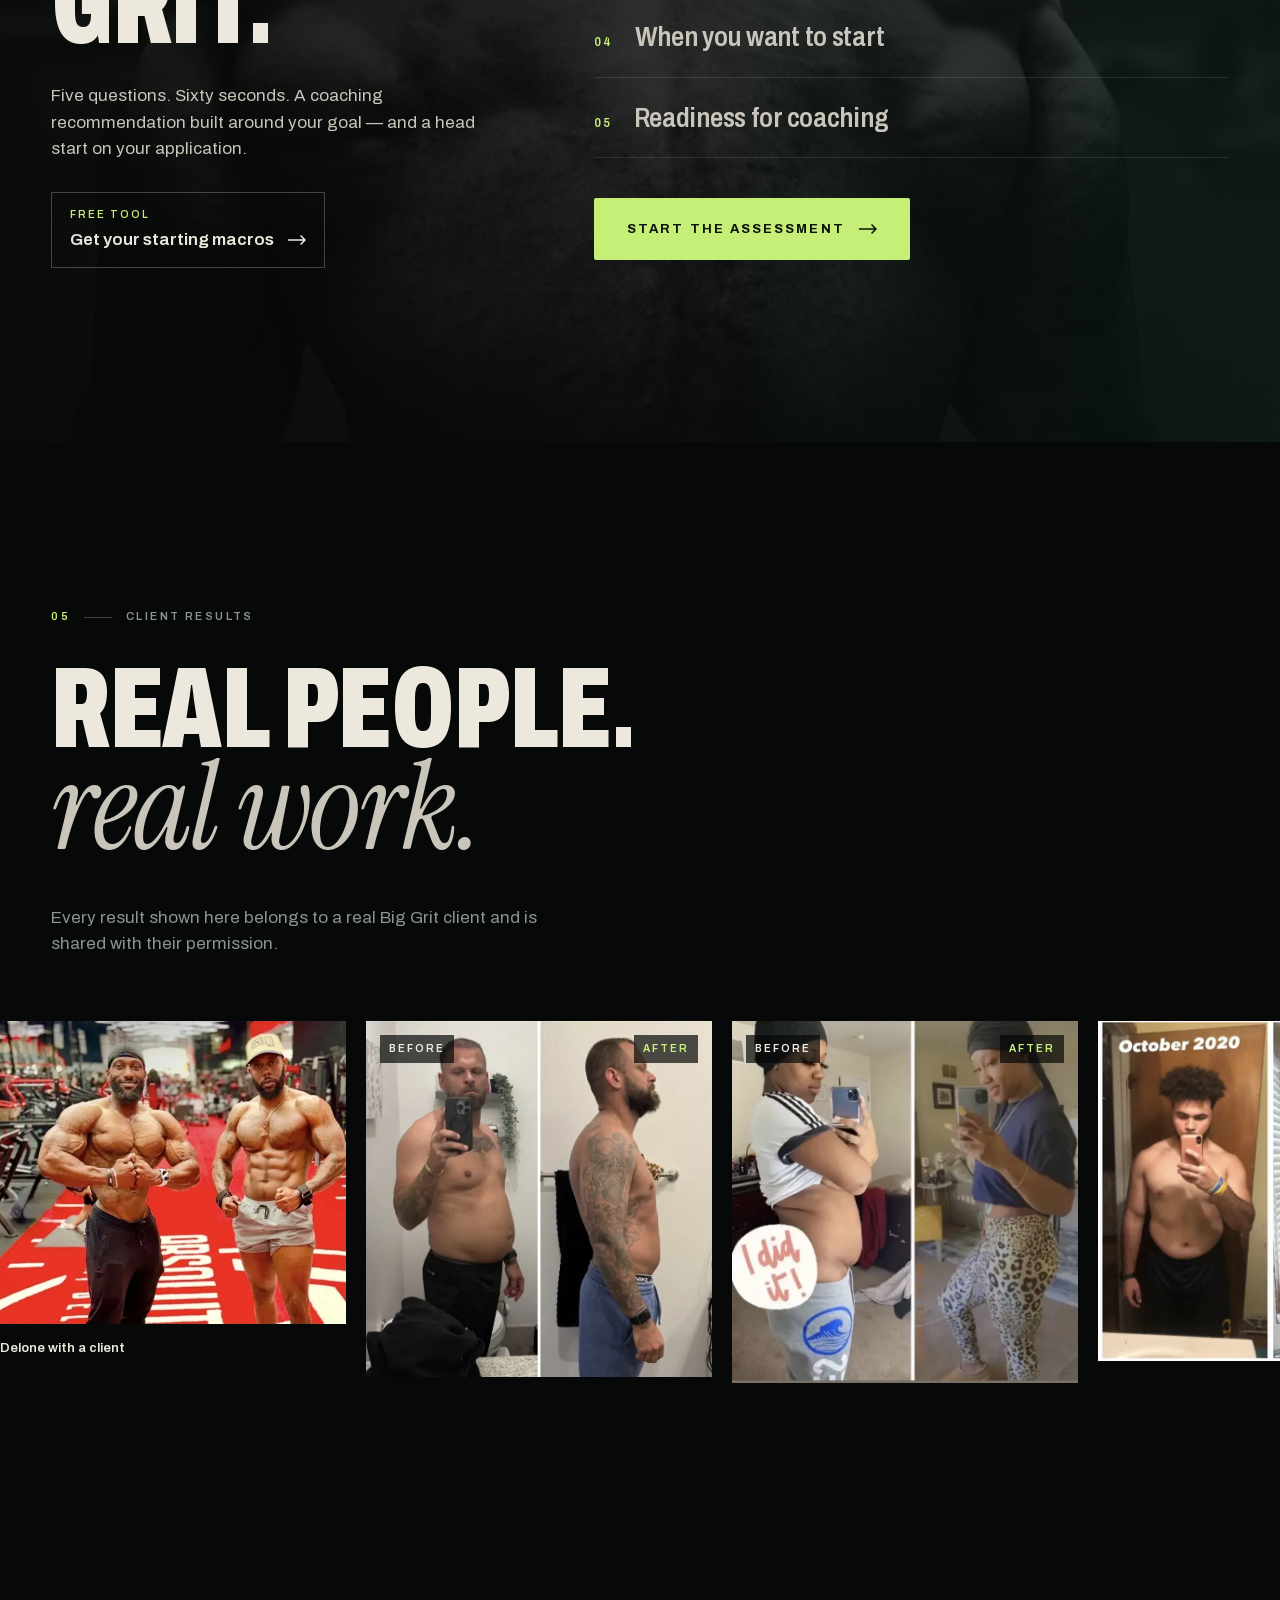
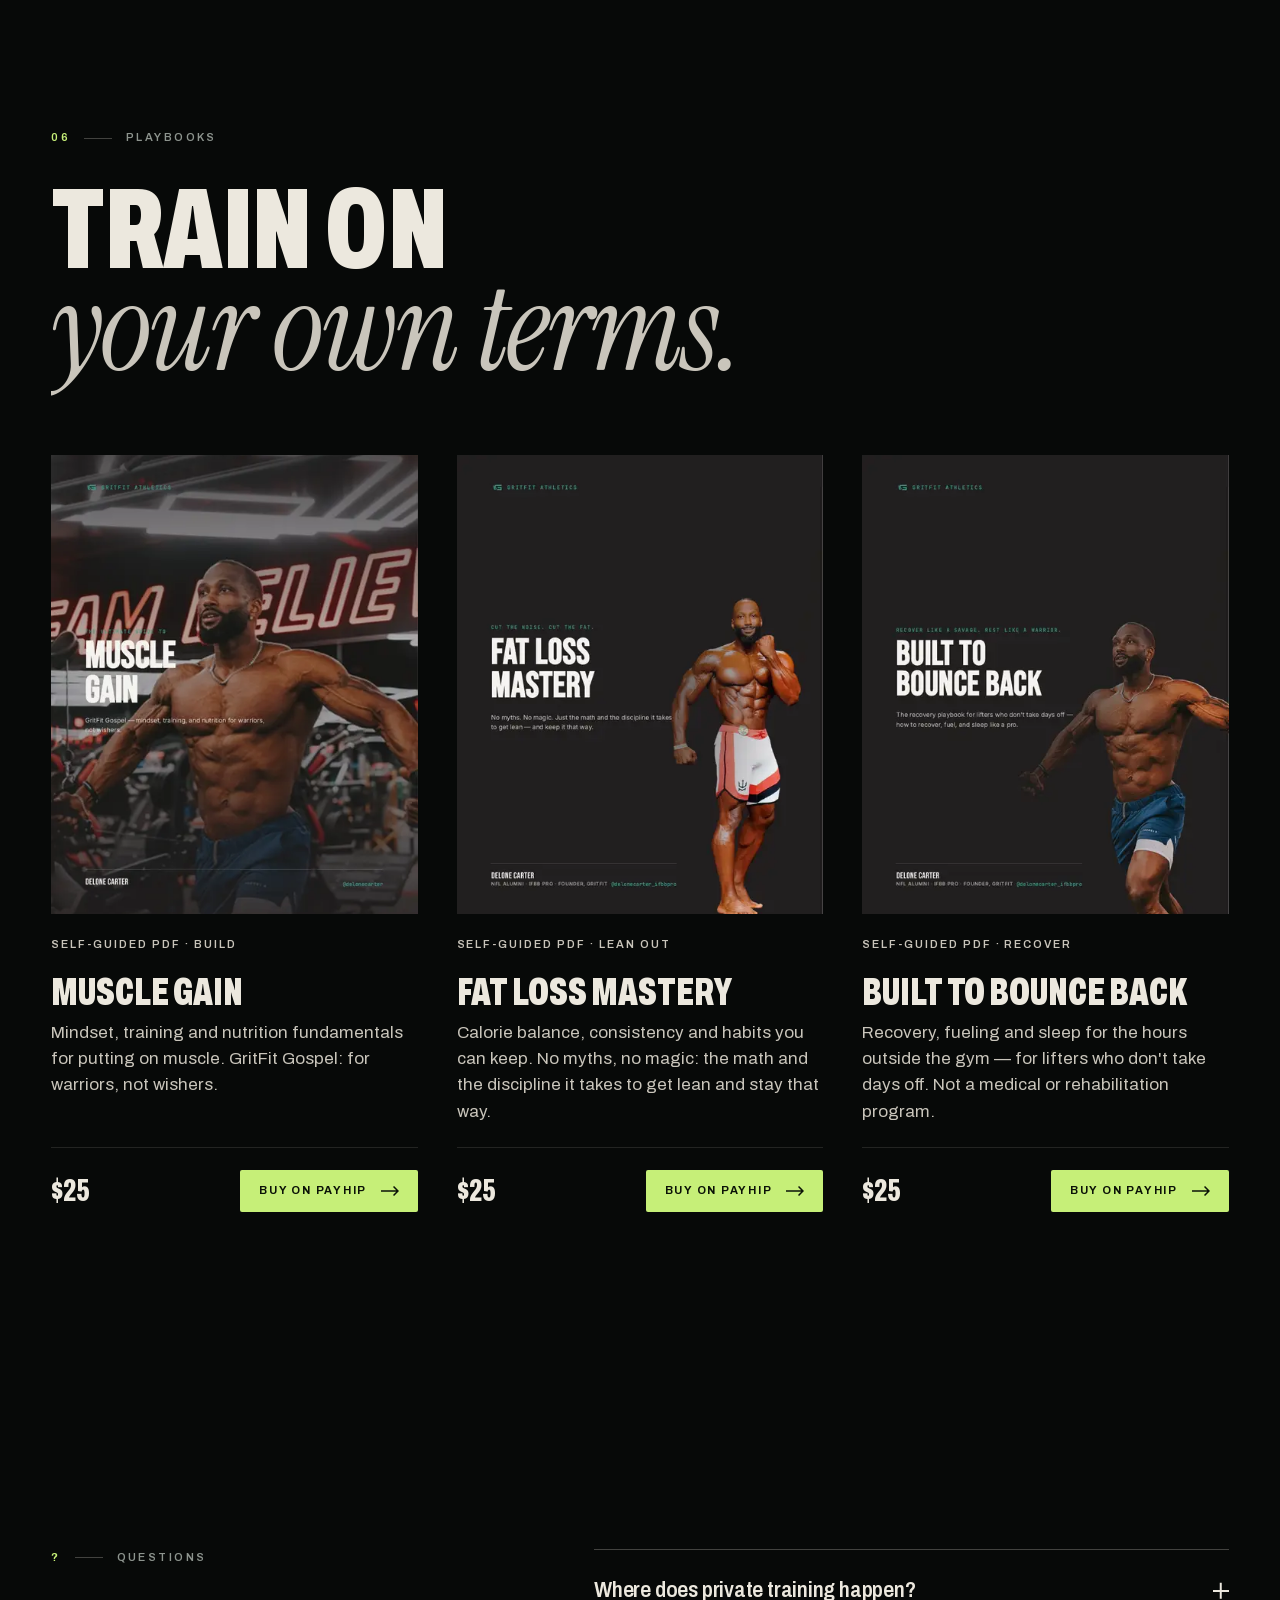
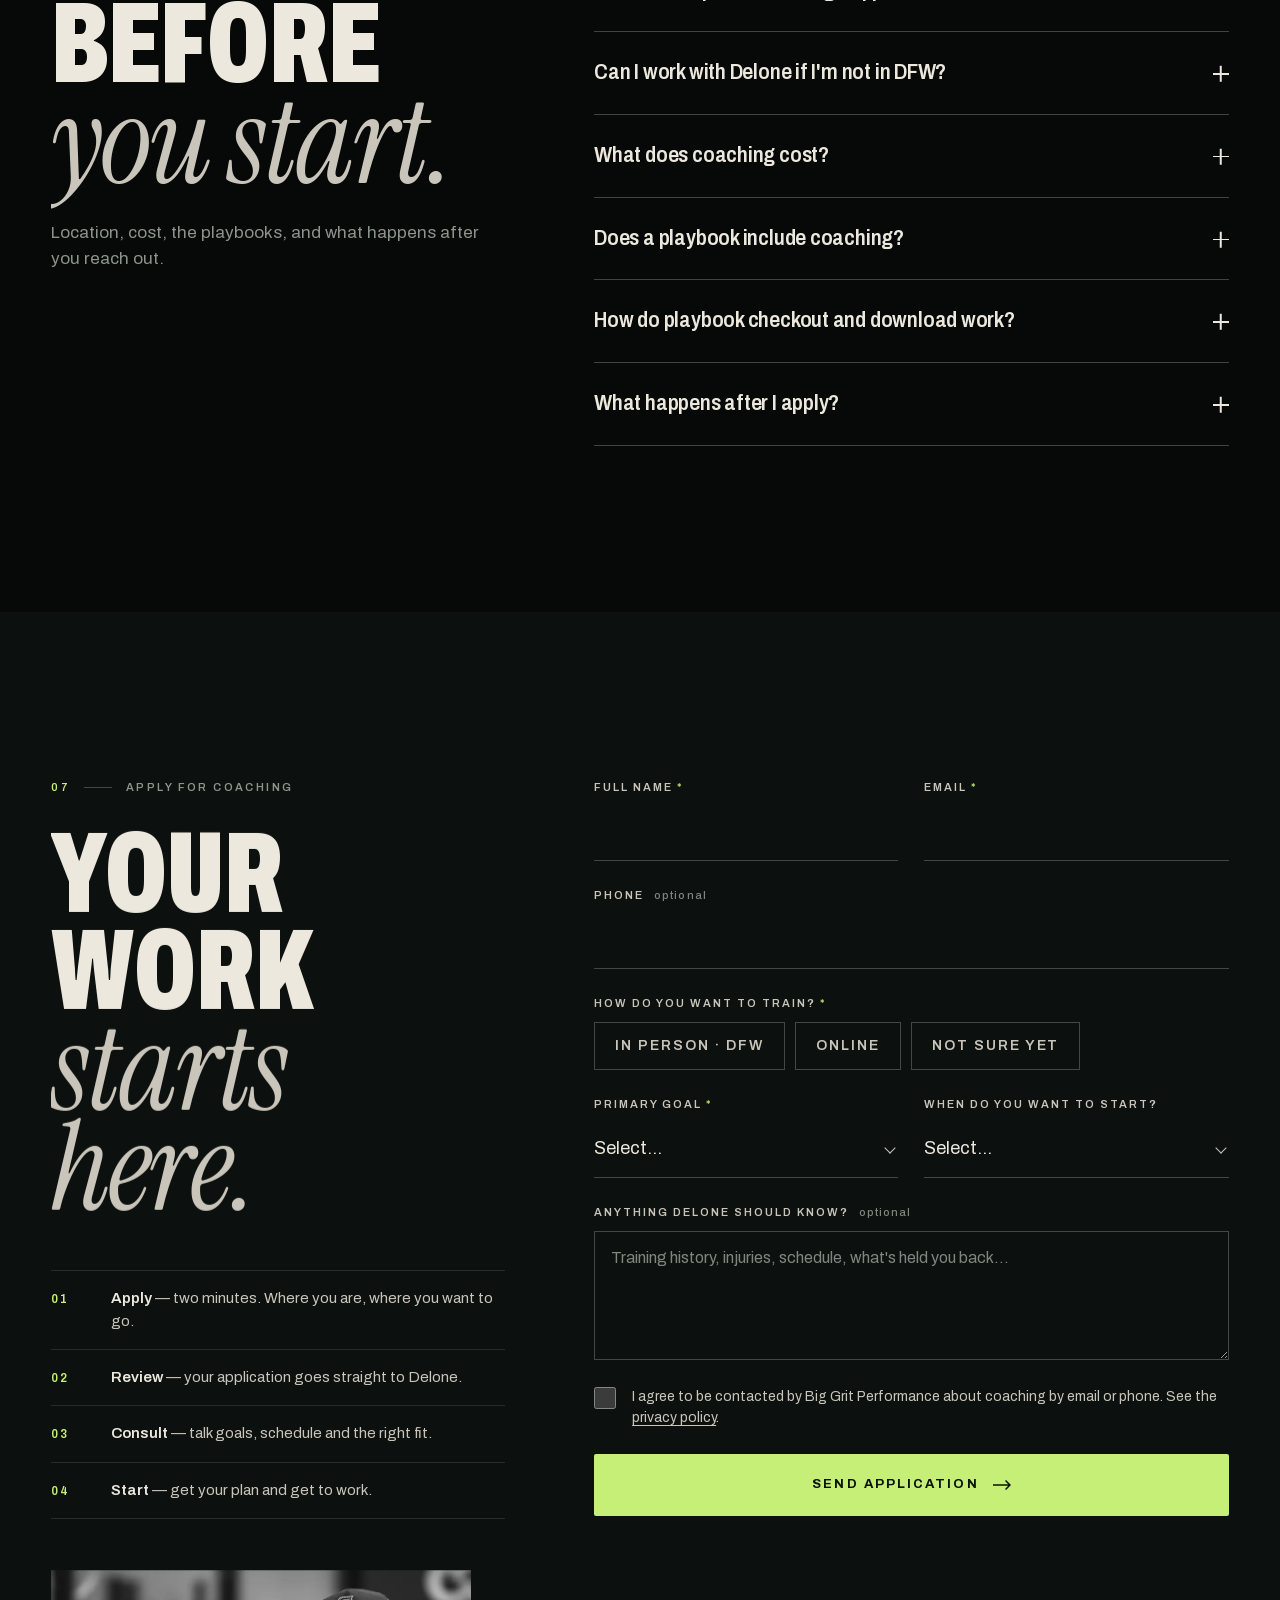
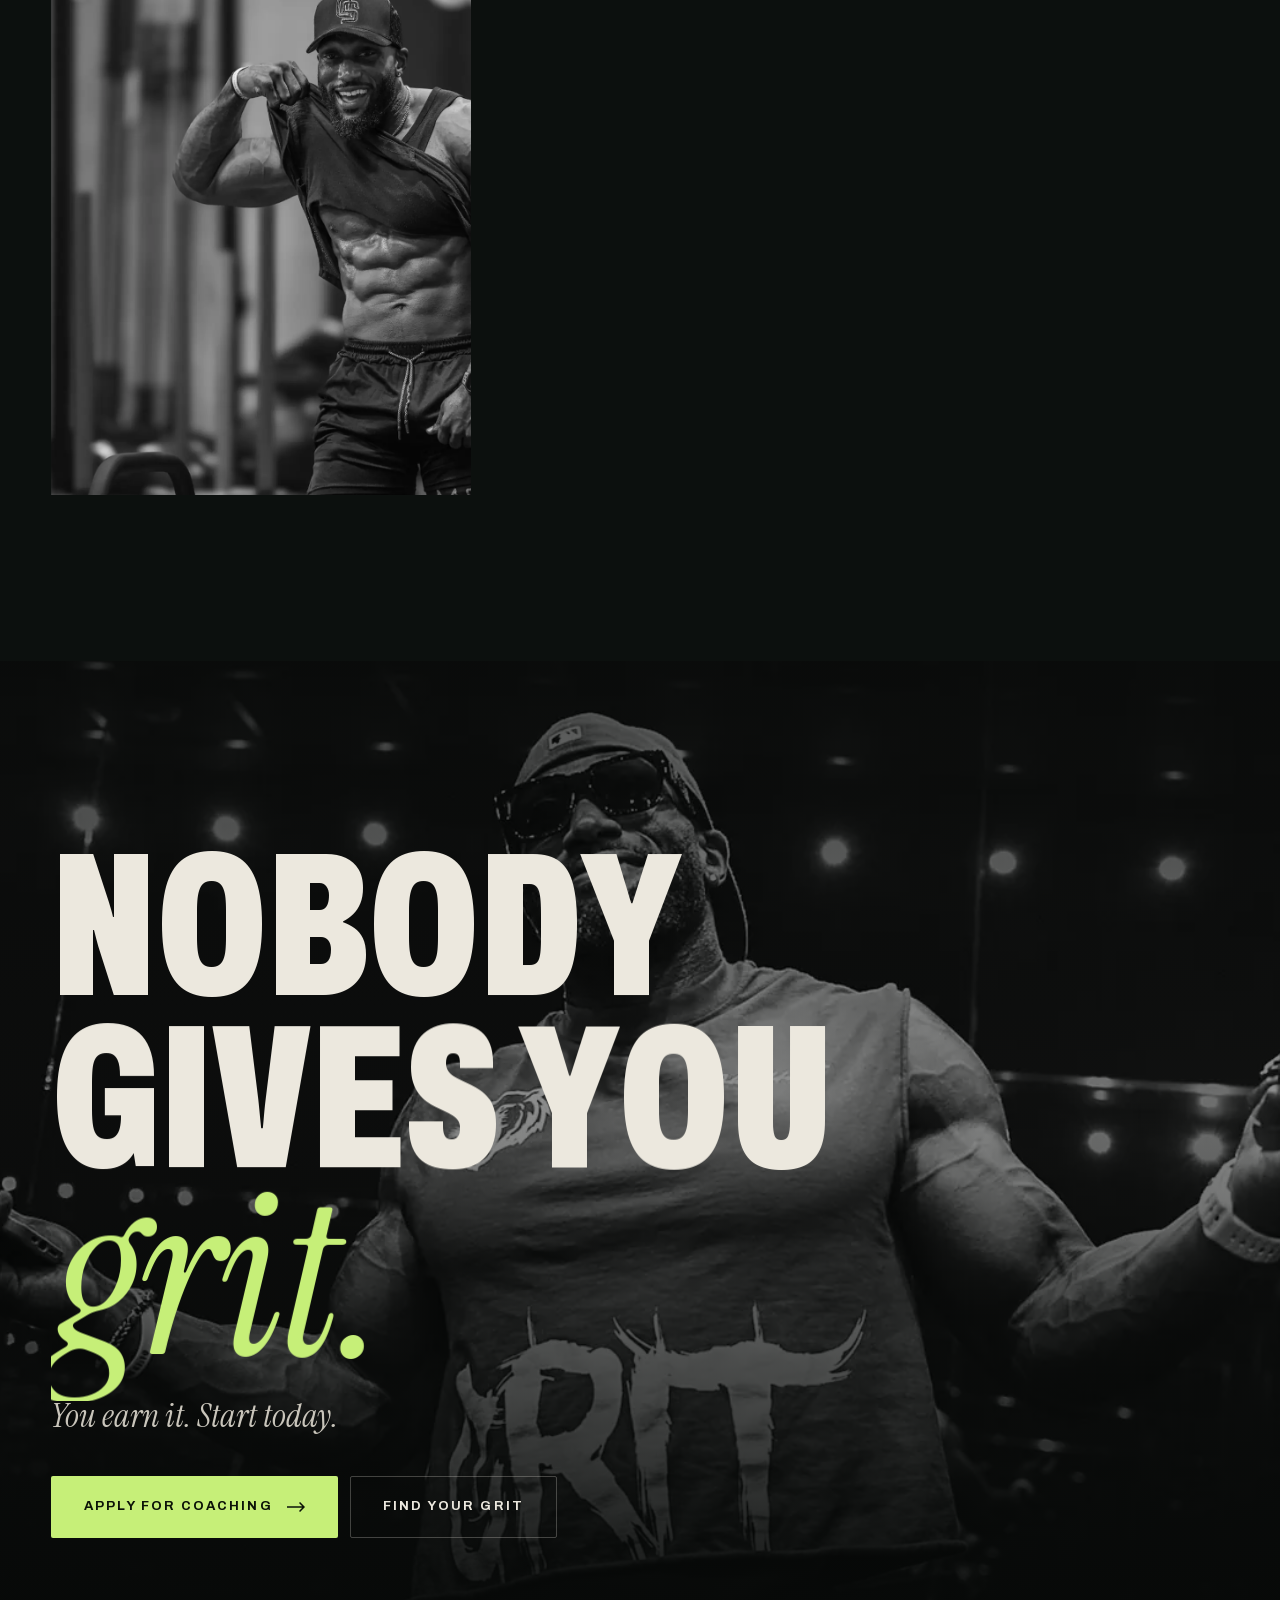
==== commit e1e761e4: "Merge real content: photos, playbooks, GritFit links, Delone's story, FAQ Adds the photo library, th" ====
--- a/big-grit/index.html
+++ b/big-grit/index.html
@@ -4,7 +4,7 @@
 <meta charset="utf-8">
 <meta name="viewport" content="width=device-width, initial-scale=1, viewport-fit=cover">
 <title>Big Grit Performance — Delone Carter | Personal Training Dallas–Fort Worth & Online Coaching</title>
-<meta name="description" content="Performance and transformation coaching with Delone Carter — former NFL running back and IFBB Pro. In-person personal training across Dallas–Fort Worth and online coaching anywhere. Find your grit.">
+<meta name="description" content="Coaching with Delone Carter — former Indianapolis Colts running back and IFBB Pro. Private training in Dallas–Fort Worth, 1-on-1 online coaching anywhere, and self-guided playbooks.">
 <meta name="theme-color" content="#070908">
 <meta name="color-scheme" content="dark">
 <!-- DOMAIN: replace https://YOUR-DOMAIN.com everywhere (or run scripts/set-domain.sh yourdomain.com) -->
@@ -28,7 +28,7 @@
 <link rel="manifest" href="site.webmanifest">
 
 <link rel="preload" href="assets/fonts/archivo-var-latin.woff2" as="font" type="font/woff2" crossorigin>
-<link rel="preload" href="media/founder/delone-dumbbell-row.webp" as="image" type="image/webp" fetchpriority="high">
+<link rel="preload" href="media/founder/delone-row-color.webp" as="image" type="image/webp" fetchpriority="high">
 <link rel="stylesheet" href="assets/css/main.css">
 
 <script>
@@ -61,7 +61,9 @@
       "@id": "https://YOUR-DOMAIN.com/#delone",
       "name": "Delone Carter",
       "jobTitle": "Founder & Performance Coach",
-      "description": "Former NFL running back and IFBB professional bodybuilder.",
+      "description": "Former NFL running back (Syracuse, Indianapolis Colts) and IFBB Pro in Men's Physique.",
+      "alumniOf": {"@type": "CollegeOrUniversity", "name": "Syracuse University"},
+      "sameAs": ["https://www.instagram.com/delonecarter_ifbbpro/"],
       "worksFor": {"@id": "https://YOUR-DOMAIN.com/#business"}
     }
   ]
@@ -88,6 +90,7 @@
       <a href="#coaching">Coaching</a>
       <a href="#find-your-grit">Find Your Grit</a>
       <a href="#results" data-nav-results>Results</a>
+      <a href="#playbooks" data-nav-products hidden>Playbooks</a>
     </nav>
     <div class="nav-actions">
       <a class="btn btn--grit btn--sm" href="#apply" data-track="cta_click" data-cta="nav_apply"><span>Apply</span></a>
@@ -126,10 +129,7 @@
 <section class="hero" id="top" aria-labelledby="hero-title">
   <div class="hero-stage" aria-hidden="true">
     <div class="hero-base">
-      <picture>
-        <source srcset="media/founder/delone-dumbbell-row.webp" type="image/webp">
-        <img src="media/founder/delone-dumbbell-row.jpg" alt="" width="731" height="1081" fetchpriority="high" decoding="async">
-      </picture>
+      <img src="media/founder/delone-row-color.webp" alt="" width="1200" height="1800" fetchpriority="high" decoding="async">
     </div>
     <div class="hero-slides" data-hero-slides></div>
     <div class="hero-flash" data-hero-flash></div>
@@ -152,7 +152,7 @@
 
   <aside class="hero-quick" data-hero-in data-hero-quick aria-label="Start Find Your Grit">
     <button class="hq-film" type="button" data-hero-film hidden data-track="cta_click" data-cta="hero_film">
-      <span class="hq-thumb"><img src="media/founder/delone-dumbbell-row.webp" alt="" width="96" height="60" decoding="async"><span class="hq-play" aria-hidden="true"></span></span>
+      <span class="hq-thumb"><img src="media/founder/delone-row-bw.webp" alt="" width="96" height="60" decoding="async"><span class="hq-play" aria-hidden="true"></span></span>
       <span class="hq-film-txt"><small>Film</small>Delone's story, in his words</span>
     </button>
     <div class="hq-step" aria-hidden="true"><span>Step 1/5</span><i><b></b></i></div>
@@ -213,7 +213,7 @@
       </figure>
 
       <div class="philo-copy">
-        <p class="lead" data-reveal="up">Big Grit brings an athlete's standards to everyday people — professionals, parents, competitors and anyone done with starting over. No hype. No shortcuts. Just the work, done with intent.</p>
+        <p class="lead" data-reveal="up">Big Grit brings an athlete's standards to men and women who want their training to match the standard they hold everywhere else — professionals, parents, competitors and anyone done with starting over. No hype. No shortcuts. Just the work, done with intent.</p>
         <ol class="pillars">
           <li data-reveal="up">
             <span class="pillar-n">01</span>
@@ -263,7 +263,8 @@
       <span class="line"><span>Delone</span></span>
       <span class="line"><span>Carter</span></span>
     </h2>
-    <p class="founder-roles" data-reveal="up"><span>Former NFL running back</span><span>IFBB professional bodybuilder</span><span>Coach</span></p>
+    <p class="founder-roles" data-reveal="up"><span>Syracuse · Indianapolis Colts</span><span>IFBB Pro, Men's Physique</span><span>Coach</span></p>
+    <p class="founder-kicker" data-reveal="up">Told no. <em>Three times.</em></p>
   </div>
 
   <div class="chapters wrap">
@@ -281,27 +282,27 @@
     <div class="chapters-copy">
       <article class="chapter" data-chapter="0">
         <div class="chapter-m media" data-slot="founder.chapters.0" data-optional></div>
-        <p class="chapter-k"><span>01</span> The Field</p>
+        <p class="chapter-k"><span>01</span> The NFL</p>
         <h3>Built for collision.</h3>
-        <p>Delone made it to the NFL as a running back — a position that demands speed, power and the will to get back up after every hit. Football taught him what preparation really costs, and what it pays back.</p>
+        <p>Pinstripe Bowl MVP at Syracuse, then drafted by the Indianapolis Colts in 2011. Running back: a position that demands speed, power and the will to get back up after every hit. Football taught him what preparation really costs.</p>
       </article>
       <article class="chapter" data-chapter="1">
         <div class="chapter-m media" data-slot="founder.chapters.1" data-optional></div>
-        <p class="chapter-k"><span>02</span> The Setback</p>
+        <p class="chapter-k"><span>02</span> The surgeon</p>
         <h3>The hardest opponent.</h3>
-        <p>Then came physical adversity — the kind that forces an athlete to answer a hard question: who are you when the body that carried you stops cooperating?</p>
+        <p>Then a surgeon told him a hip replacement meant the body he'd built was over. It forced the question every athlete eventually faces: who are you when the body that carried you stops cooperating?</p>
       </article>
       <article class="chapter" data-chapter="2">
         <div class="chapter-m media" data-slot="founder.chapters.2" data-optional></div>
-        <p class="chapter-k"><span>03</span> The Rebuild</p>
+        <p class="chapter-k"><span>03</span> The stage</p>
         <h3>Rep by rep.</h3>
-        <p>He rebuilt — patiently, deliberately, without shortcuts — and took his physique to the professional stage as an IFBB Pro bodybuilder. Not a comeback story. A rebuild story.</p>
+        <p>He rebuilt it anyway — patiently, deliberately, without shortcuts — and earned his IFBB Pro card in Men's Physique. Not a comeback story. A rebuild story.</p>
       </article>
       <article class="chapter" data-chapter="3">
         <div class="chapter-m media" data-slot="founder.chapters.3" data-optional></div>
         <p class="chapter-k"><span>04</span> The Coach</p>
         <h3>Now it's your turn.</h3>
-        <p>Today Delone coaches the process he lived: structure, discipline and accountability — built around real lives, real schedules and real goals. Elite standards, for everyday people.</p>
+        <p>Today Delone coaches the process he lived: structure, discipline and a standard that doesn't drop. Training, recovery and the habits around them, matched to where you are now.</p>
         <a class="link-arrow" href="#coaching" data-track="cta_click" data-cta="founder_train"><span>Train with Delone</span><i class="arrow" aria-hidden="true"></i></a>
       </article>
     </div>
@@ -312,7 +313,7 @@
       <div class="film-frame" data-film-frame></div>
       <figcaption class="film-cap">
         <span class="label"><span>Film</span> In his words</span>
-        <span class="film-title">Football. Adversity. The rebuild.</span>
+        <span class="film-title">Football. The surgeon. The rebuild.</span>
       </figcaption>
     </figure>
   </div>
@@ -337,19 +338,19 @@
             <span class="offer-title">Personal Training</span>
             <span class="offer-meta">Dallas–Fort Worth · In person · 1:1</span>
           </span>
-          <span class="offer-desc">One-on-one training with Delone, built around your goal, your schedule and your starting point. Coaching in the room — every rep, every adjustment.</span>
-          <span class="offer-cta">Apply <i class="arrow" aria-hidden="true"></i></span>
+          <span class="offer-desc">Train face to face with Delone in the Dallas–Fort Worth area — every rep, every adjustment. Location and schedule are arranged after a short inquiry.</span>
+          <span class="offer-cta">Inquire <i class="arrow" aria-hidden="true"></i></span>
         </a>
         <div class="offer-media media" data-slot="coaching.inPerson" aria-hidden="true"></div>
       </li>
       <li class="offer" data-reveal="up">
-        <a class="offer-link" href="#apply" data-format="Online coaching" data-track="cta_click" data-cta="offer_online">
+        <a class="offer-link" href="#apply" data-format="Online coaching" data-online-apply data-track="cta_click" data-cta="offer_online">
           <span class="offer-n">02</span>
           <span class="offer-main">
             <span class="offer-title">Online Coaching</span>
-            <span class="offer-meta">Anywhere · Remote</span>
+            <span class="offer-meta">Anywhere · Remote · 1:1</span>
           </span>
-          <span class="offer-desc">The structure, programming and accountability of Big Grit — wherever you train. Built for busy professionals who need a plan that fits real life.</span>
+          <span class="offer-desc">Personalized coaching toward a 90-day goal: training, recovery and the habits behind both. Starts with Delone's coaching application.</span>
           <span class="offer-cta">Apply <i class="arrow" aria-hidden="true"></i></span>
         </a>
         <div class="offer-media media" data-slot="coaching.online" aria-hidden="true"></div>
@@ -368,6 +369,7 @@
       </li>
     </ol>
     <p class="pricing-note" data-pricing-note hidden></p>
+    <p class="pricing-note" data-playbook-note hidden>Prefer to start on your own? <a class="link-inline" href="#playbooks">See the $25 playbooks</a>.</p>
   </div>
   <div class="offer-cursor" aria-hidden="true" data-offer-cursor></div>
 </section>
@@ -384,6 +386,7 @@
         <span class="line"><span>your grit.</span></span>
       </h2>
       <p class="assess-intro">Five questions. Sixty seconds. A coaching recommendation built around your goal — and a head start on your application.</p>
+      <a class="free-tool" href="#" data-macro-link target="_blank" rel="noopener" hidden data-track="cta_click" data-cta="macro_calculator"><small>Free tool</small><span>Get your starting macros</span><i class="arrow" aria-hidden="true"></i></a>
     </header>
 
     <div class="quiz" data-quiz>
@@ -463,6 +466,46 @@
       </h2>
     </header>
     <div class="products" data-products></div>
+  </div>
+</section>
+
+<!-- ============ FAQ ============ -->
+<section class="section faq" id="faq" aria-labelledby="faq-title">
+  <div class="wrap faq-grid">
+    <header>
+      <p class="label"><span>?</span> Questions</p>
+      <h2 class="sec-title" id="faq-title" data-split-lines>
+        <span class="line"><span>Before</span></span>
+        <span class="line line--serif"><span>you start.</span></span>
+      </h2>
+      <p class="faq-intro">Location, cost, the playbooks, and what happens after you reach out.</p>
+    </header>
+    <div class="faq-list" data-faq>
+      <details>
+        <summary>Where does private training happen?<span class="pm" aria-hidden="true"></span></summary>
+        <div class="ans"><p>In the Dallas–Fort Worth area. The exact location is arranged with Delone after your inquiry.</p></div>
+      </details>
+      <details>
+        <summary>Can I work with Delone if I'm not in DFW?<span class="pm" aria-hidden="true"></span></summary>
+        <div class="ans"><p>Yes. Online coaching is remote and starts with his coaching application.</p></div>
+      </details>
+      <details>
+        <summary>What does coaching cost?<span class="pm" aria-hidden="true"></span></summary>
+        <div class="ans"><p>Delone's online coaching application asks whether you're ready to invest $1,500 to $5,000 in coaching. Private training rates are confirmed with Delone directly.</p></div>
+      </details>
+      <details>
+        <summary>Does a playbook include coaching?<span class="pm" aria-hidden="true"></span></summary>
+        <div class="ans"><p>No. Each playbook is a self-guided $25 PDF. It doesn't include check-ins or personal support from Delone.</p></div>
+      </details>
+      <details>
+        <summary>How do playbook checkout and download work?<span class="pm" aria-hidden="true"></span></summary>
+        <div class="ans"><p>Payhip handles payment and delivers the PDF to your email.</p></div>
+      </details>
+      <details>
+        <summary>What happens after I apply?<span class="pm" aria-hidden="true"></span></summary>
+        <div class="ans"><p>Your answers go straight to Delone. He follows up to talk through your goal and next steps. Nothing is booked until you both agree on it.</p></div>
+      </details>
+    </div>
   </div>
 </section>
 
@@ -517,6 +560,8 @@
           </div>
           <p class="err" id="e-format"></p>
         </fieldset>
+
+        <p class="online-note" data-online-note hidden>Going online? Delone's full coaching application on getgritfit.com covers your training history, 90-day goal and commitment. <a href="#" data-online-link target="_blank" rel="noopener" data-track="cta_click" data-cta="apply_online_application">Open the online application ↗</a> — or send this quick inquiry and he'll point you to it.</p>
 
         <div class="field-row">
           <div class="field">
@@ -622,6 +667,8 @@
           <li><a href="#delone">Meet Delone</a></li>
           <li><a href="#coaching">Coaching</a></li>
           <li><a href="#find-your-grit">Find Your Grit</a></li>
+          <li data-nav-products hidden><a href="#playbooks">Playbooks</a></li>
+          <li><a href="#faq">FAQ</a></li>
           <li><a href="#apply">Apply</a></li>
         </ul>
       </nav>
--- a/big-grit/assets/css/main.css
+++ b/big-grit/assets/css/main.css
@@ -277,8 +277,9 @@
     background: var(--bg) center/cover no-repeat;
     filter: blur(42px) brightness(.32) saturate(.8);
   }
-  .hero-base::before { background-image: url("../../media/founder/delone-dumbbell-row.webp"); }
+  .hero-base::before { background-image: url("../../media/founder/delone-row-color.webp"); }
   .hero-base img, .slide--frame .frame-box {
+    --ar: 1200 / 1800;
     -webkit-mask-image: linear-gradient(90deg, transparent 0%, #000 22%, #000 88%, transparent 100%);
             mask-image: linear-gradient(90deg, transparent 0%, #000 22%, #000 88%, transparent 100%);
     left: auto; right: clamp(0px, 7vw, 160px); width: auto; height: 100%;
@@ -514,7 +515,48 @@
   .offer.is-hover .offer-media { clip-path: inset(0 0 0 0); }
   .offer.is-hover .offer-desc { opacity: .35; transition: opacity .4s; }
 }
-.pricing-note { margin: 30px 0 0; color: var(--mute); font-size: 14px; }
+.pricing-note { margin: 30px 0 0; color: var(--mute); font-size: 14px; max-width: 60em; }
+.pricing-note + .pricing-note { margin-top: 10px; }
+.link-inline { color: var(--bone); text-decoration: underline; text-underline-offset: 3px; }
+.link-inline:hover { color: var(--grit); }
+
+/* Founder kicker */
+.founder-kicker { margin: clamp(34px, 5vw, 64px) 0 0; font-stretch: 62%; font-weight: 860; text-transform: uppercase; font-size: clamp(2.6rem, 6vw, 6.4rem); line-height: .9; }
+.founder-kicker em { font-family: var(--f-serif); font-style: italic; font-weight: 400; text-transform: none; color: var(--grit); font-size: 1.1em; }
+
+/* Free tool link */
+.free-tool { display: inline-grid; grid-template-columns: auto auto; align-items: center; column-gap: 14px; margin-top: 30px; padding: 14px 18px; border: 1px solid var(--line-2); transition: border-color .3s, color .3s; }
+.free-tool small { grid-column: 1 / -1; font-size: 10px; font-weight: 600; letter-spacing: .2em; text-transform: uppercase; color: var(--grit); margin-bottom: 4px; }
+.free-tool span { font-weight: 600; }
+.free-tool .arrow { transition: transform .45s var(--ease); }
+.free-tool:hover { border-color: var(--grit); color: var(--grit); }
+.free-tool:hover .arrow { transform: translateX(5px); }
+
+/* FAQ */
+.faq-grid { display: grid; grid-template-columns: 5fr 7fr; gap: clamp(40px, 7vw, 130px); align-items: start; }
+.faq .label { margin-bottom: 30px; }
+.faq-intro { color: var(--mute); margin: 28px 0 0; max-width: 26em; }
+.faq-list { border-top: 1px solid var(--line-2); }
+.faq-list details { border-bottom: 1px solid var(--line-2); }
+.faq-list summary { list-style: none; cursor: pointer; display: flex; justify-content: space-between; align-items: center; gap: 24px; padding: 24px 0; font-stretch: 85%; font-weight: 600; font-size: clamp(1.15rem, 1.7vw, 1.55rem); letter-spacing: -.01em; transition: color .3s; }
+.faq-list summary::-webkit-details-marker { display: none; }
+.faq-list summary:hover { color: var(--grit); }
+.pm { position: relative; flex: none; width: 16px; height: 16px; }
+.pm::before, .pm::after { content: ""; position: absolute; left: 0; right: 0; top: 50%; height: 1.5px; background: currentColor; transition: transform .5s var(--ease); }
+.pm::after { transform: rotate(90deg); }
+.faq-list details[open] .pm::after { transform: rotate(0deg); }
+.ans { overflow: hidden; }
+.ans p { margin: 0 0 26px; color: var(--bone-2); max-width: 40em; }
+
+/* Online application hand-off inside the form */
+.online-note { margin: 0; padding: 14px 16px; border-left: 2px solid var(--grit); background: rgba(198, 239, 120, .06); font-size: 14px; color: var(--bone-2); }
+.online-note a { color: var(--grit); text-decoration: underline; text-underline-offset: 3px; }
+
+/* Results: composite before/after photos and feature */
+.tcard .rimg { position: relative; aspect-ratio: var(--rar, 1); overflow: hidden; background: var(--ink-3); }
+.tcard .rimg img { width: 100%; height: 100%; object-fit: cover; }
+.tcard--wide { width: clamp(300px, 34vw, 520px); }
+.result-actions { display: flex; flex-wrap: wrap; gap: 12px; margin-top: 14px; }
 
 /* 13. Assessment ----------------------------------------------------------- */
 .assess { position: relative; min-height: 100vh; min-height: 100svh; display: flex; align-items: center; overflow: hidden; padding: clamp(110px, 12vw, 170px) 0; background: var(--forest); }
@@ -784,6 +826,8 @@
   .results-film, .tcard { width: 78vw; }
 
   .apply-grid { grid-template-columns: 1fr; }
+  .faq-grid { grid-template-columns: 1fr; }
+  .tcard--wide { width: 86vw; }
   .apply-media { display: none; }
   .apply-form-wrap { position: relative; top: 0; }
   .field-row { grid-template-columns: 1fr; }
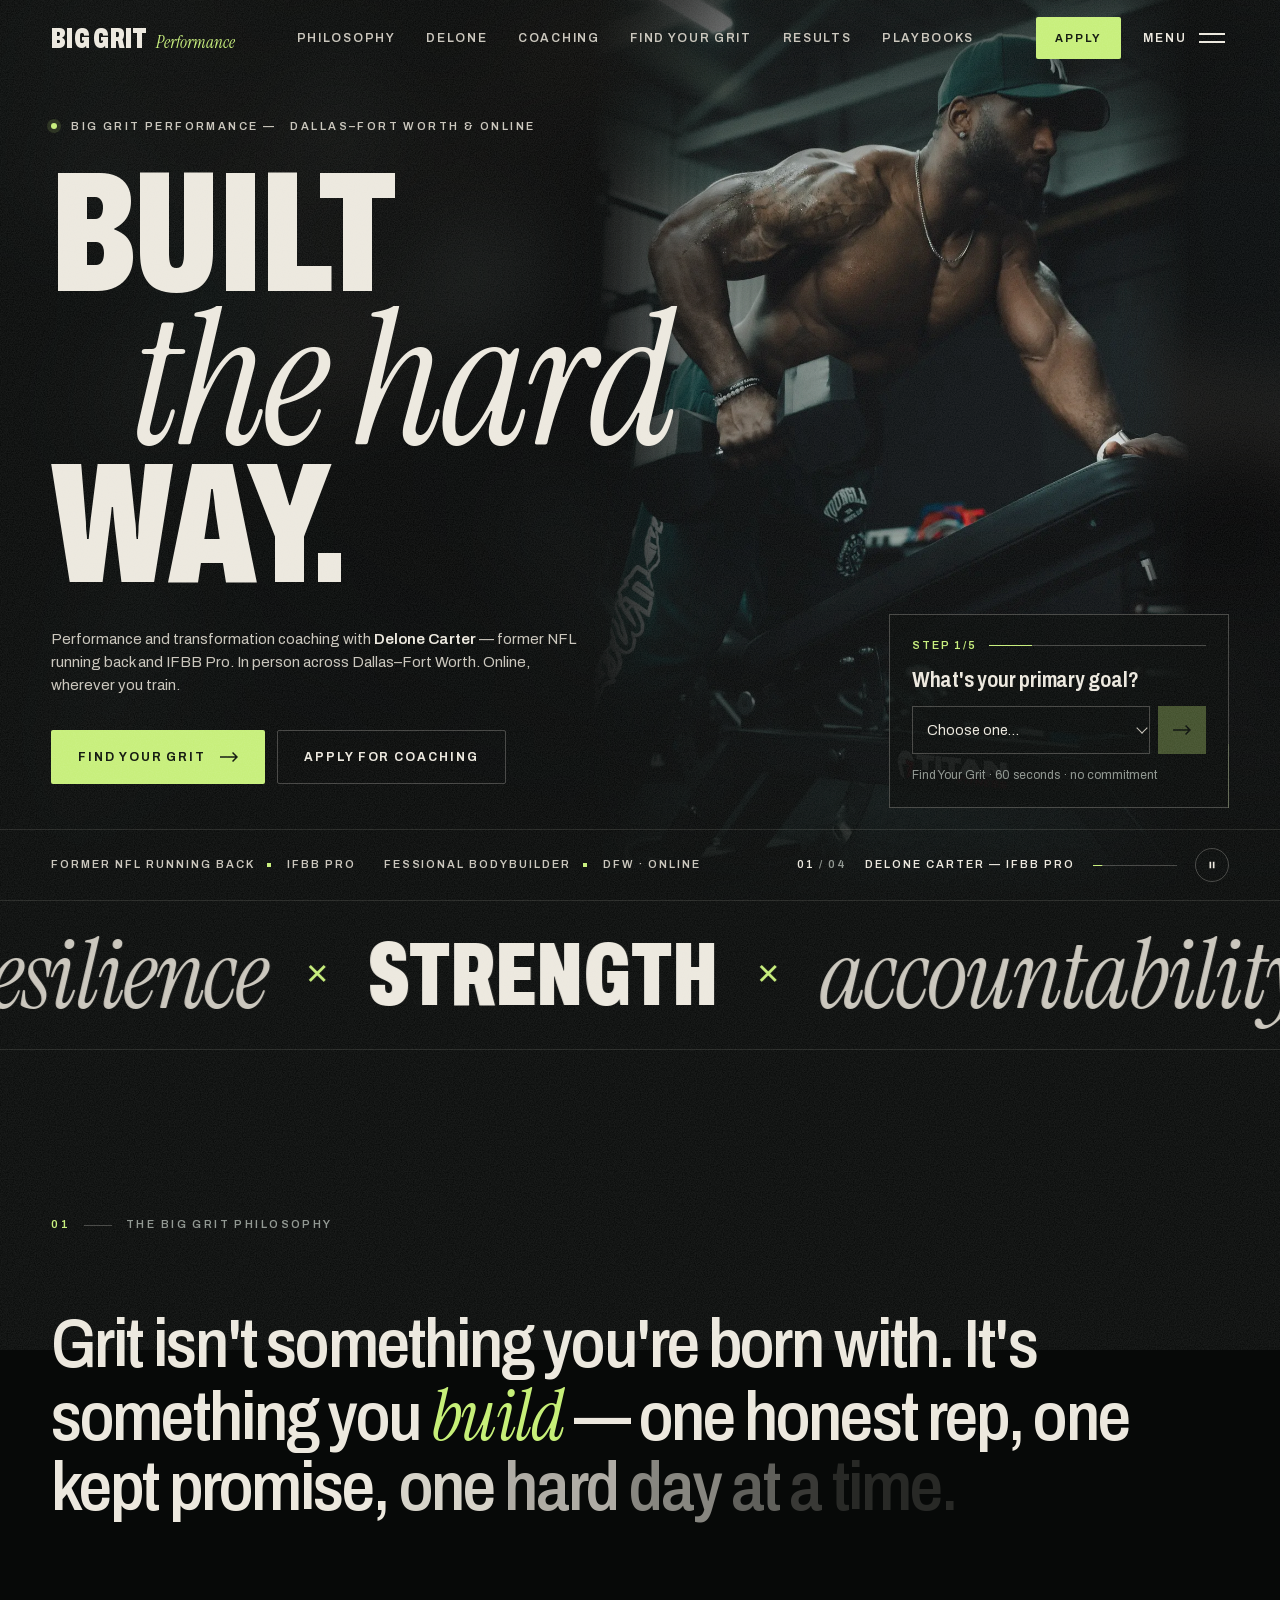
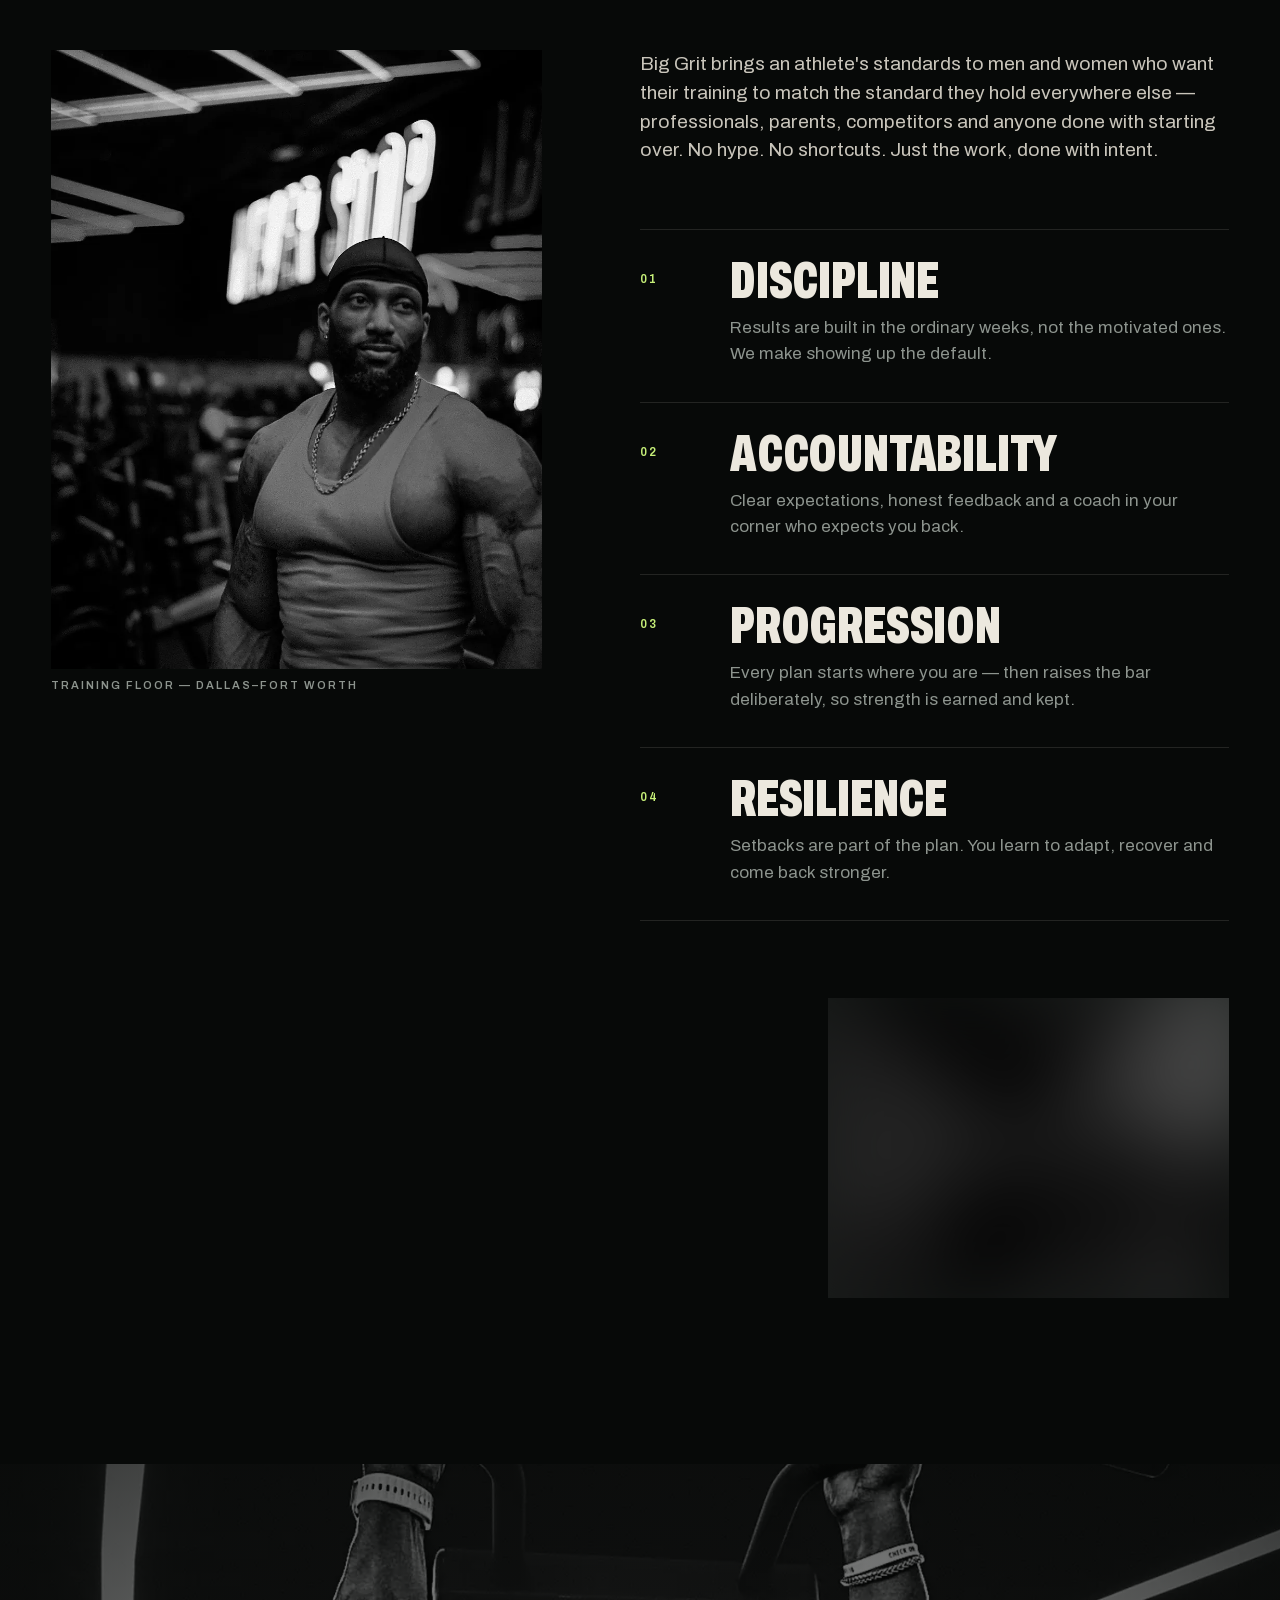
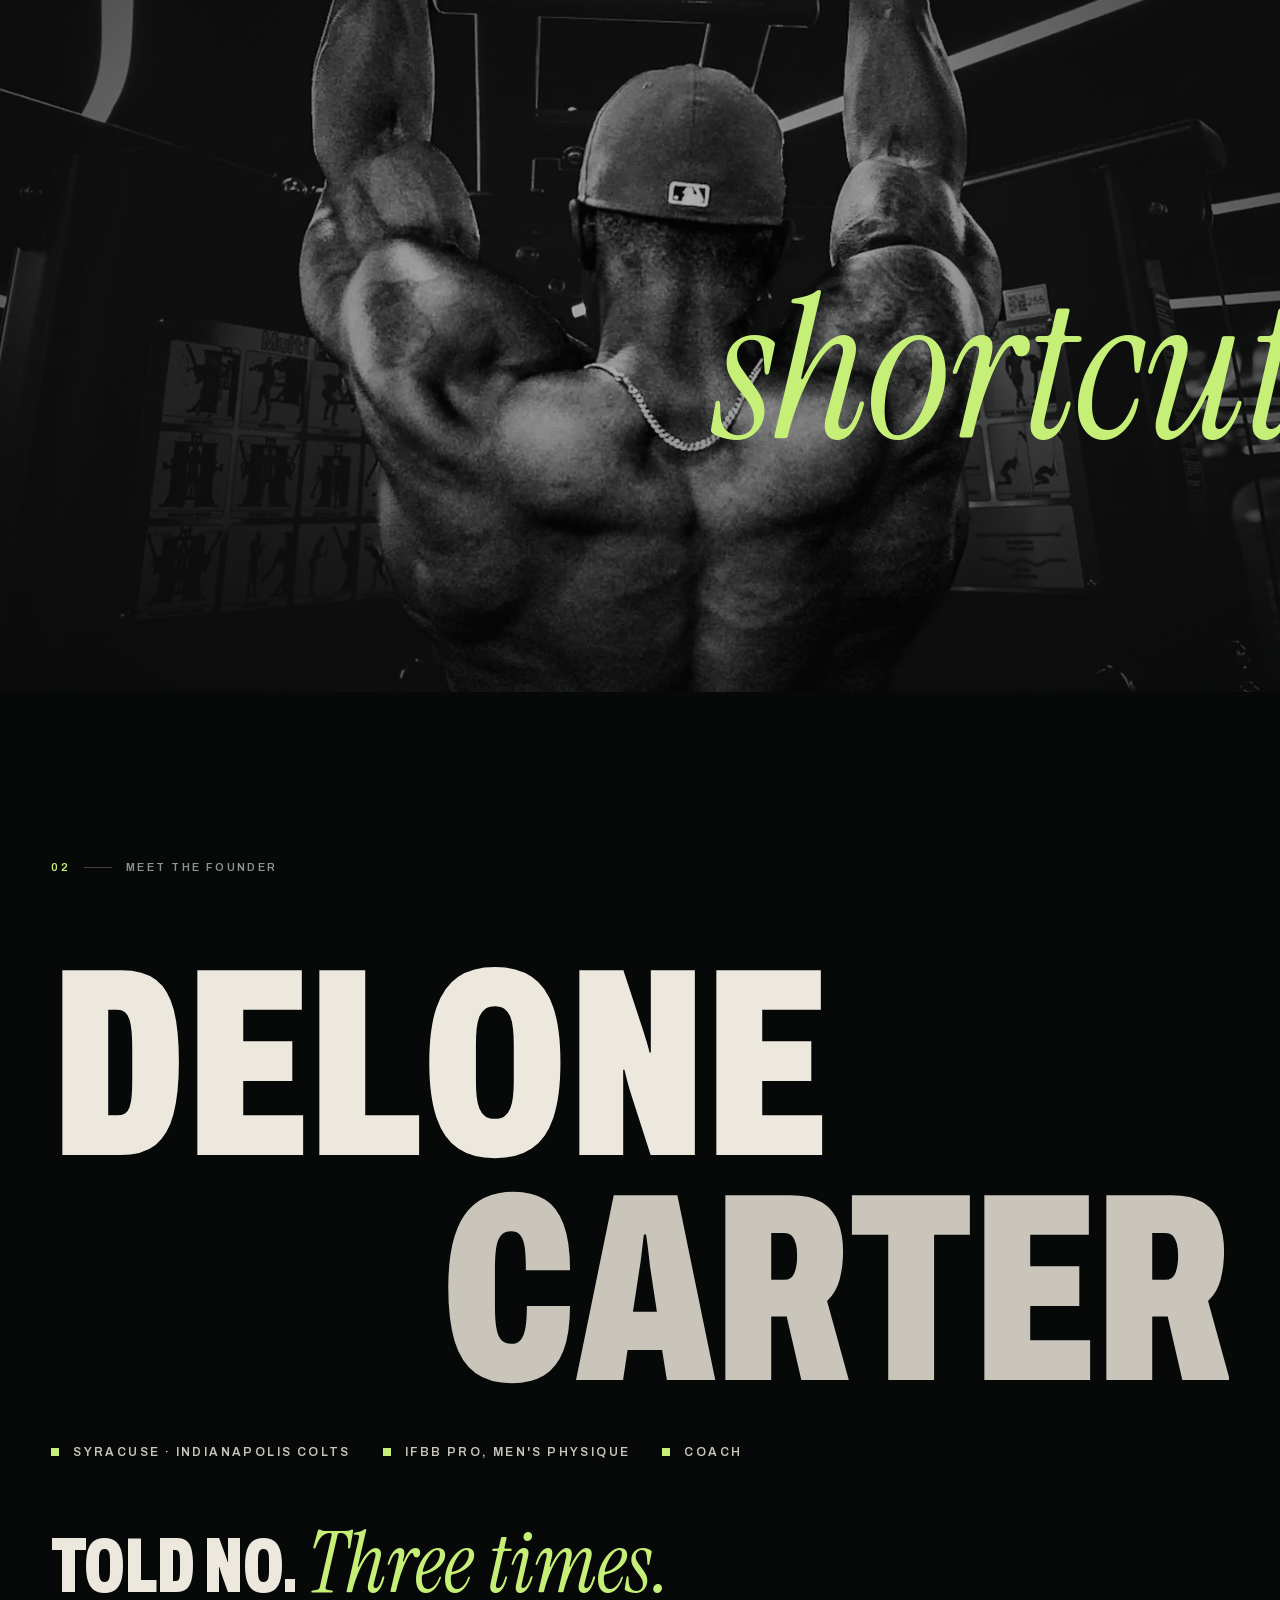
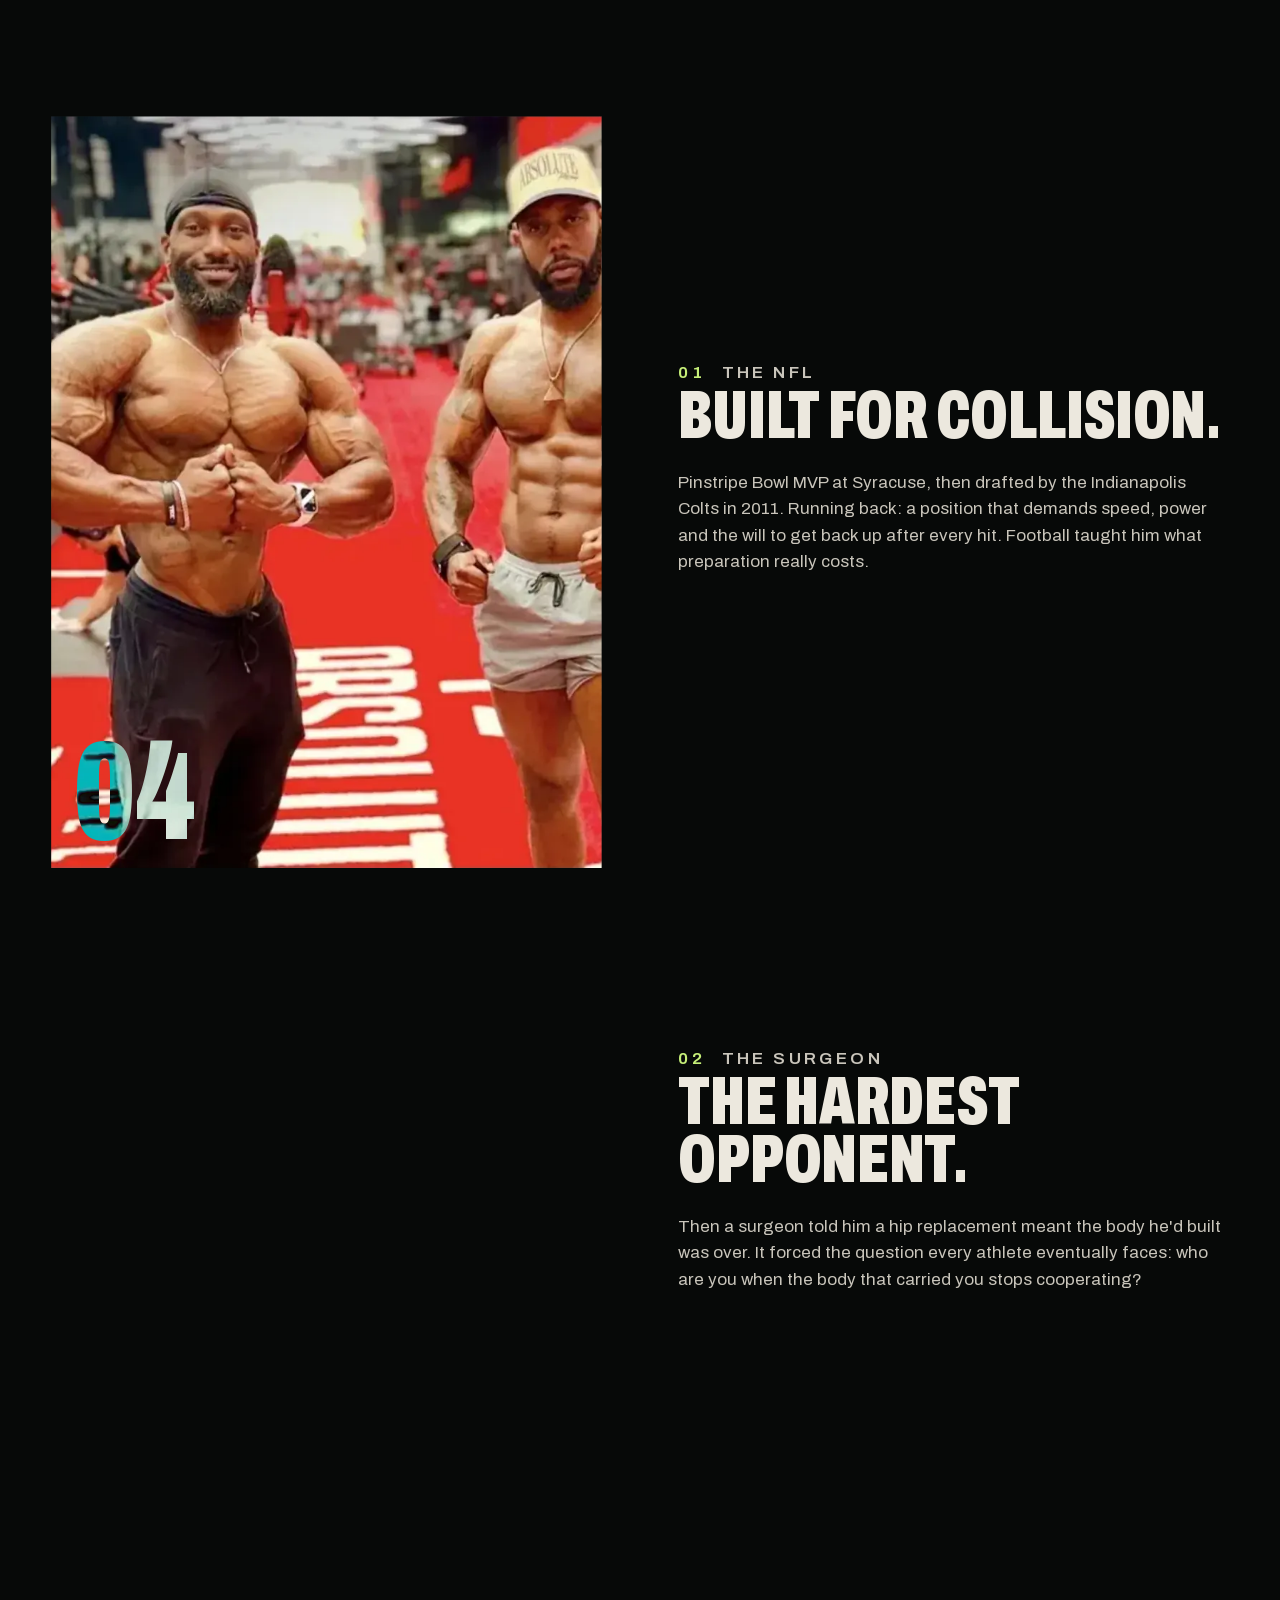
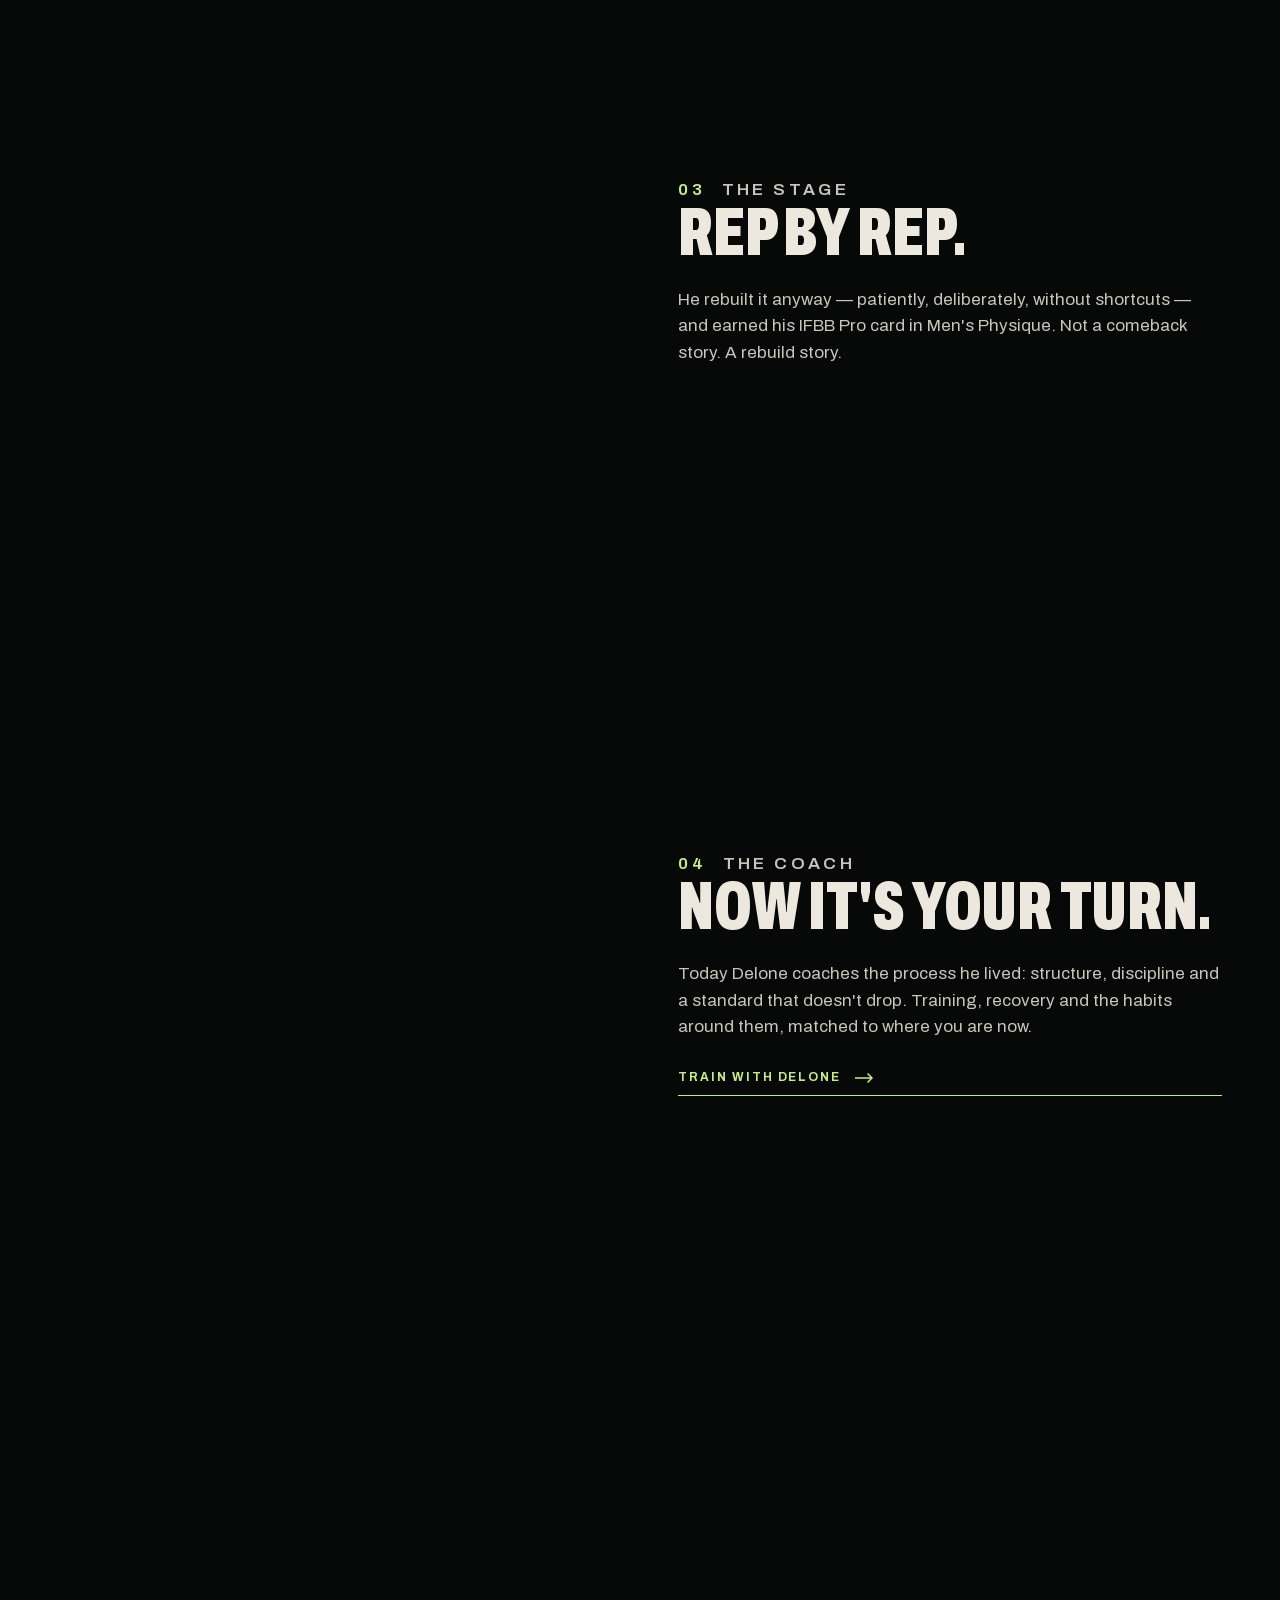
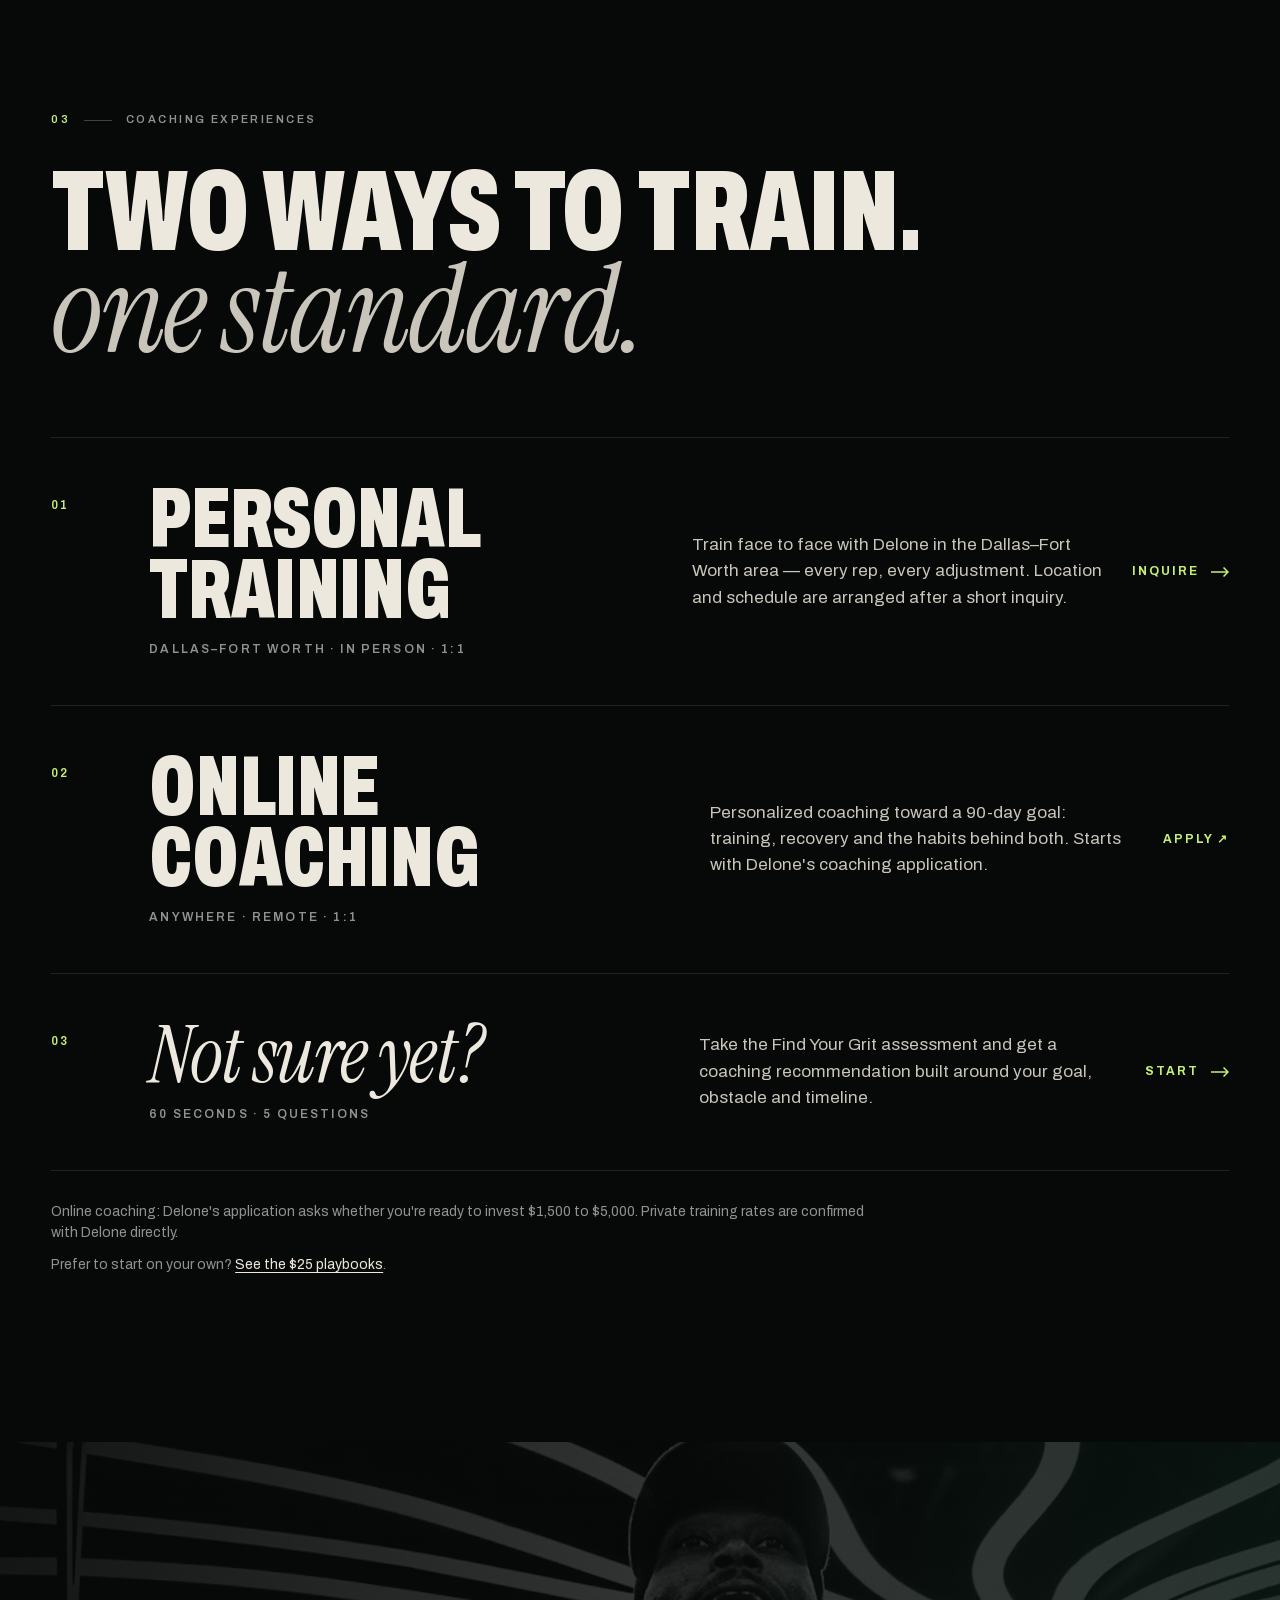
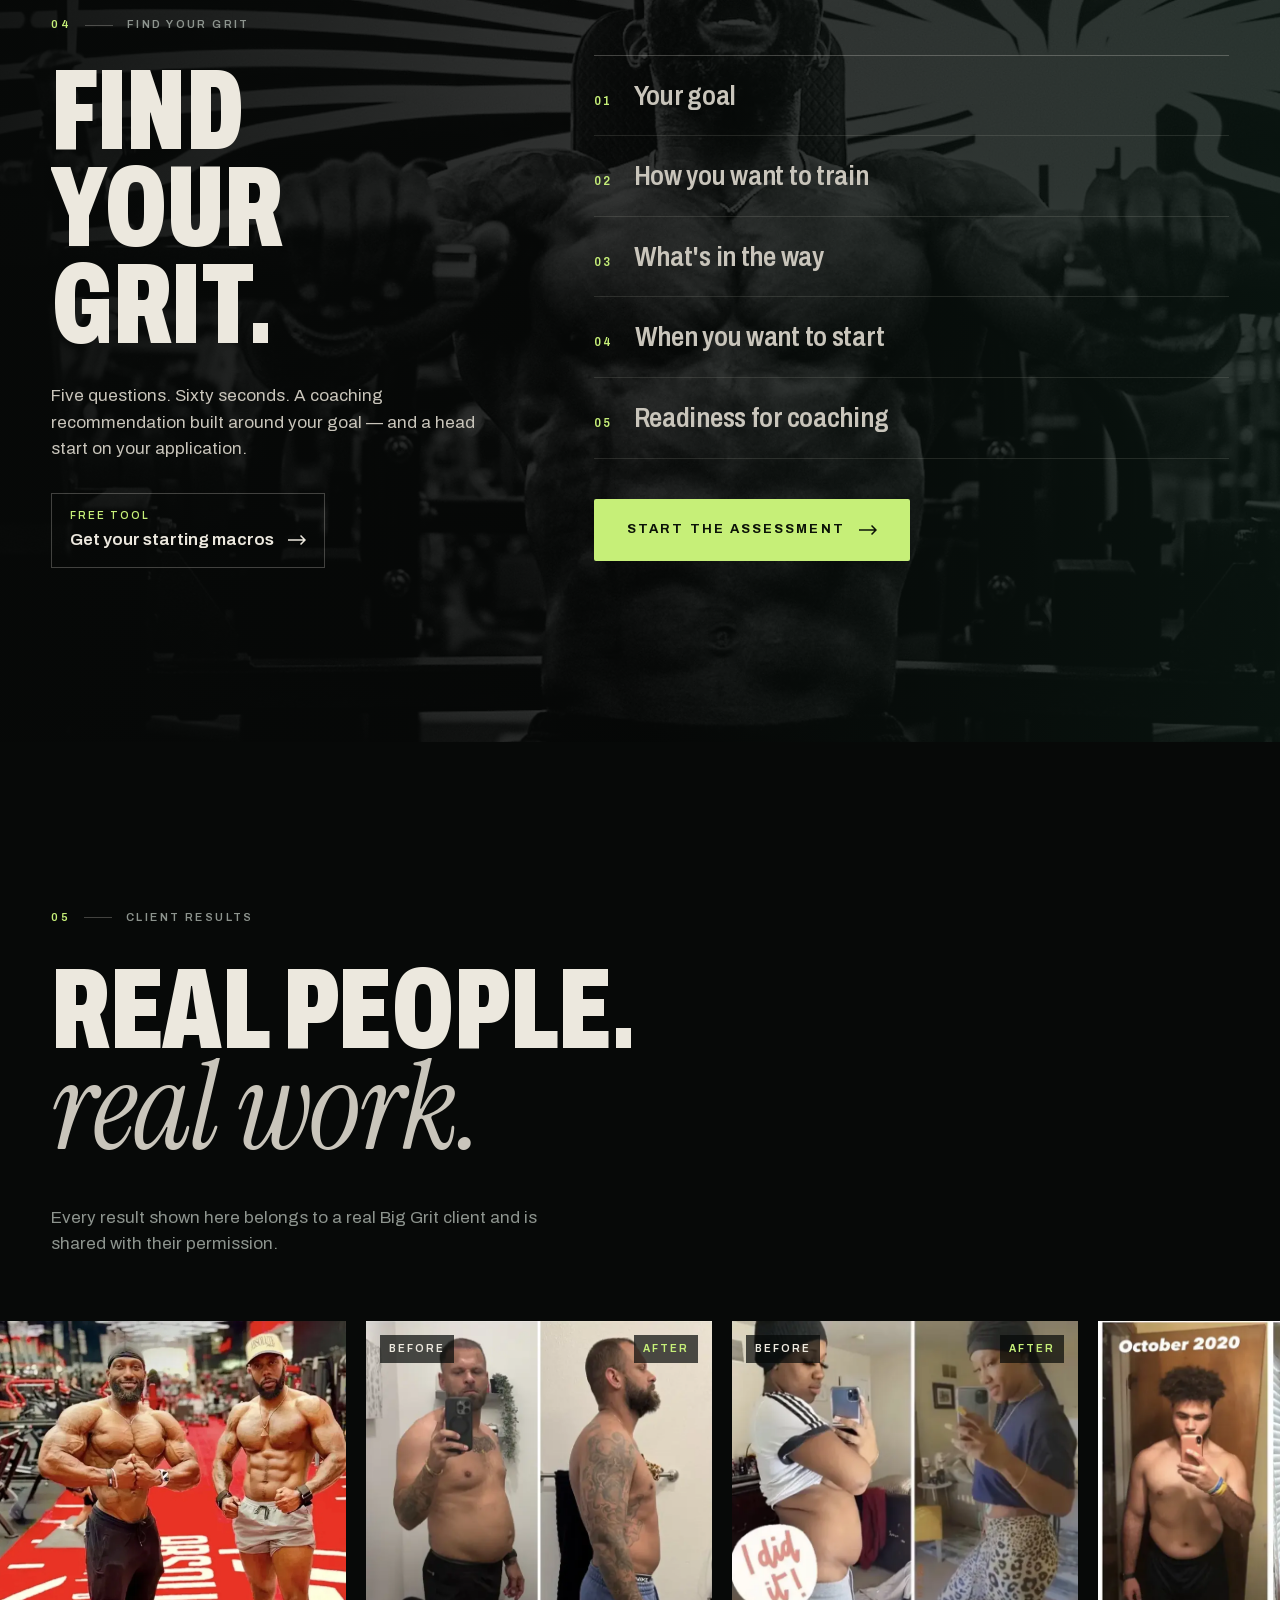
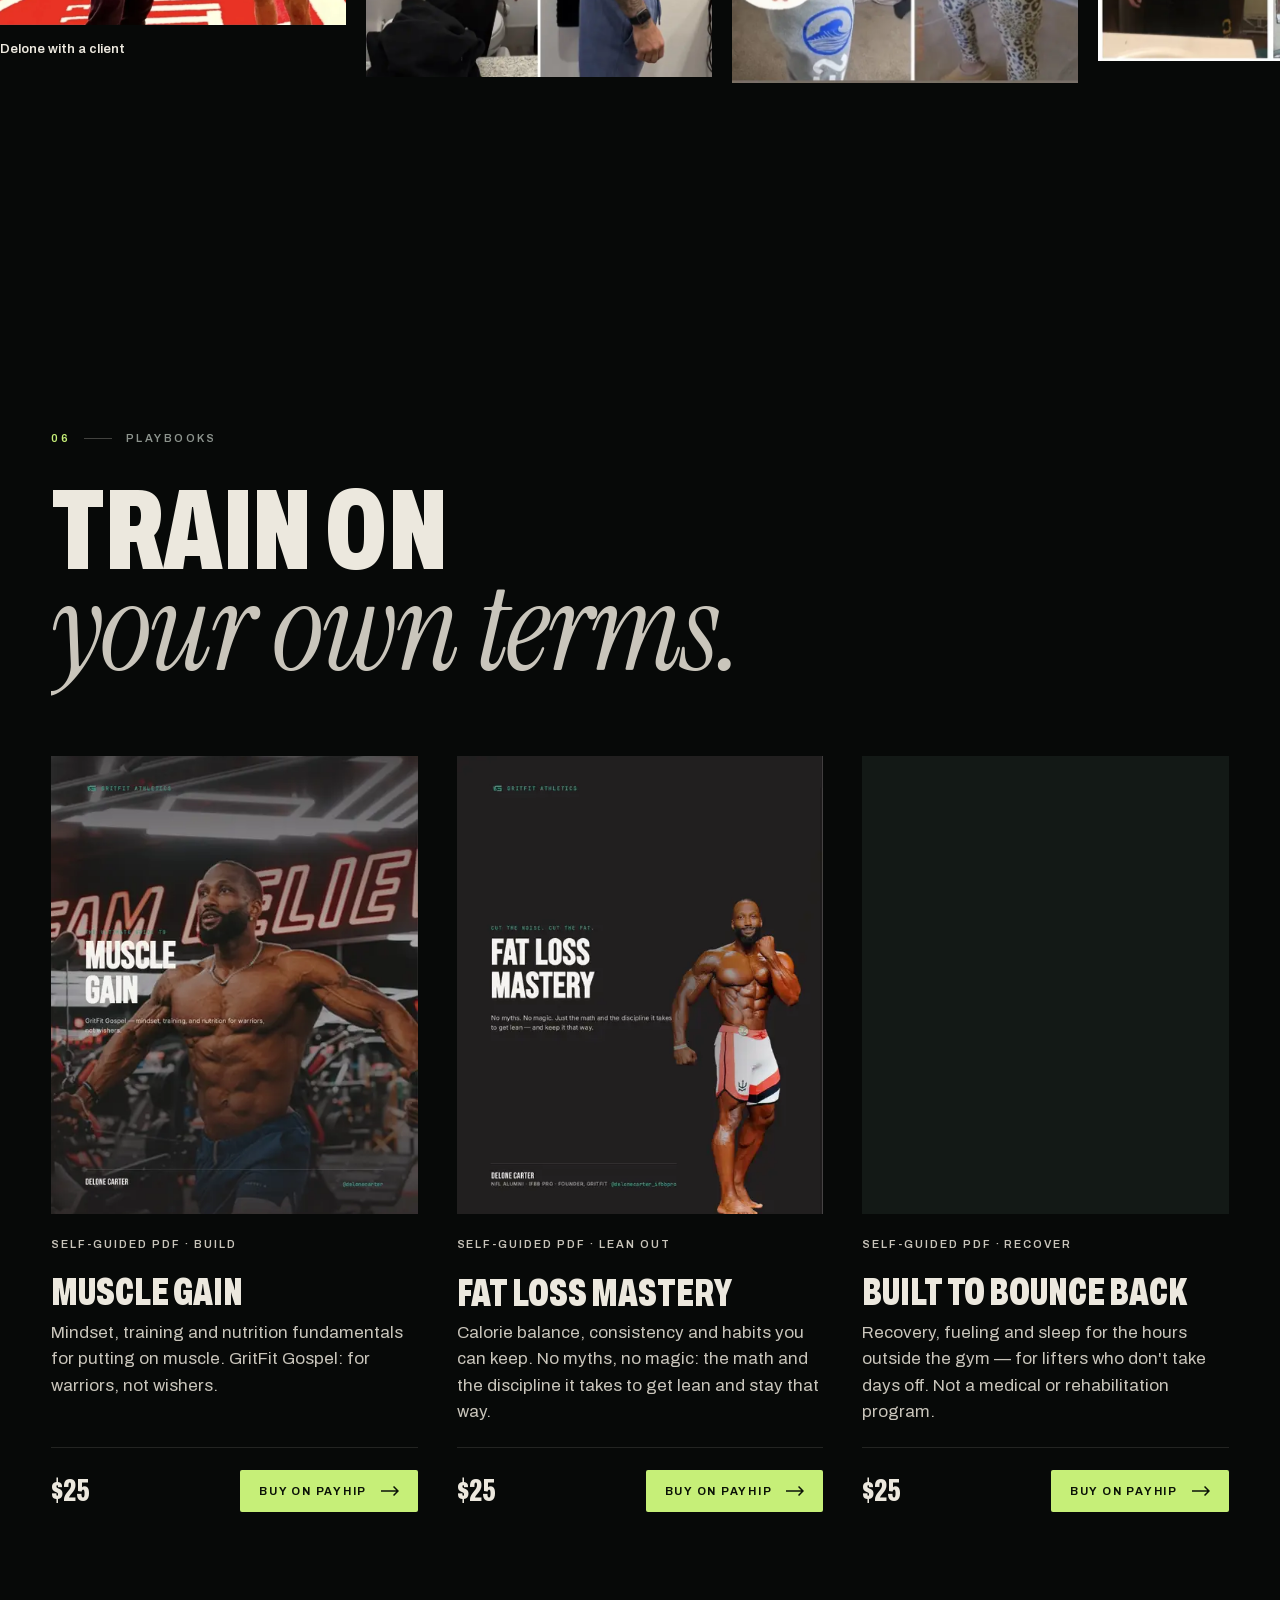
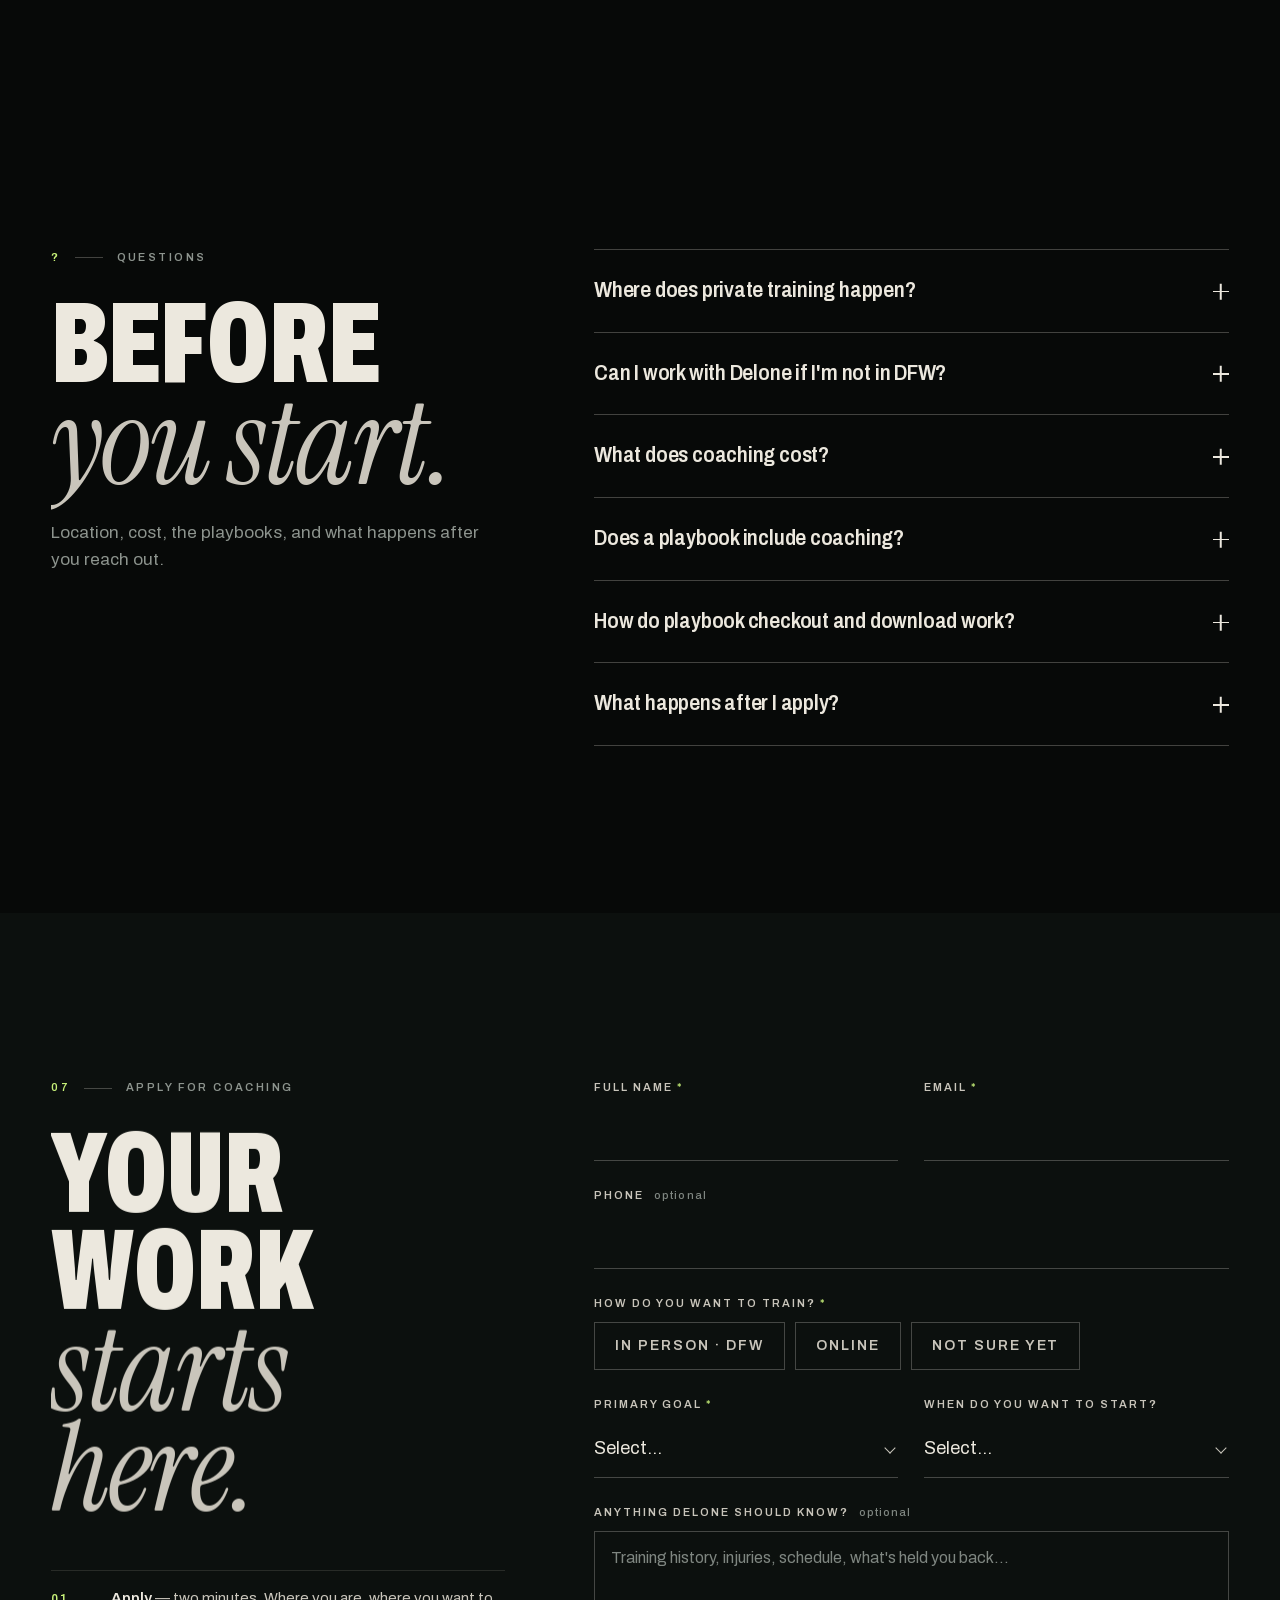
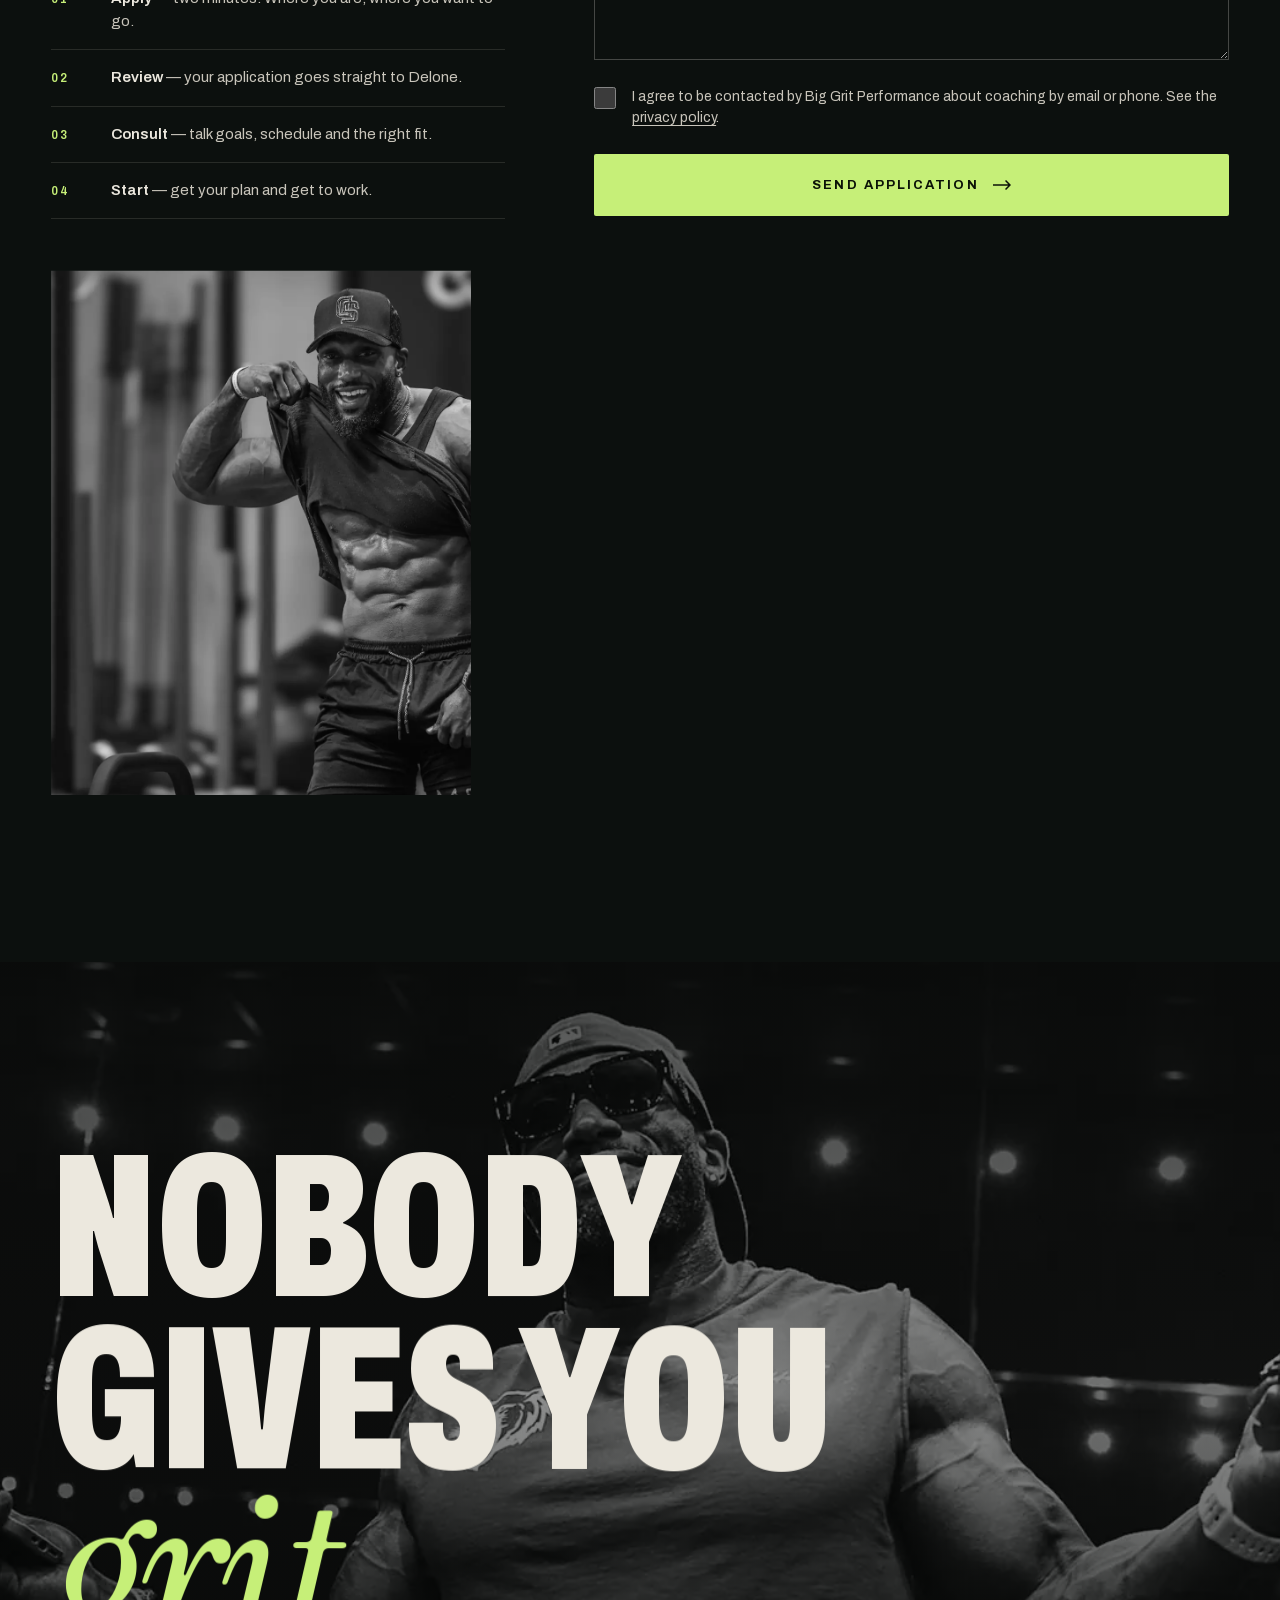
==== commit 8f343456: "Use Delone's Google Photos shoots across the site Adds 15 selected photos from the Club Studio and A" ====
--- a/big-grit/index.html
+++ b/big-grit/index.html
@@ -152,7 +152,7 @@
 
   <aside class="hero-quick" data-hero-in data-hero-quick aria-label="Start Find Your Grit">
     <button class="hq-film" type="button" data-hero-film hidden data-track="cta_click" data-cta="hero_film">
-      <span class="hq-thumb"><img src="media/founder/delone-row-bw.webp" alt="" width="96" height="60" decoding="async"><span class="hq-play" aria-hidden="true"></span></span>
+      <span class="hq-thumb"><img src="media/founder/delone-closeup-bw.webp" alt="" width="96" height="60" decoding="async"><span class="hq-play" aria-hidden="true"></span></span>
       <span class="hq-film-txt"><small>Film</small>Delone's story, in his words</span>
     </button>
     <div class="hq-step" aria-hidden="true"><span>Step 1/5</span><i><b></b></i></div>
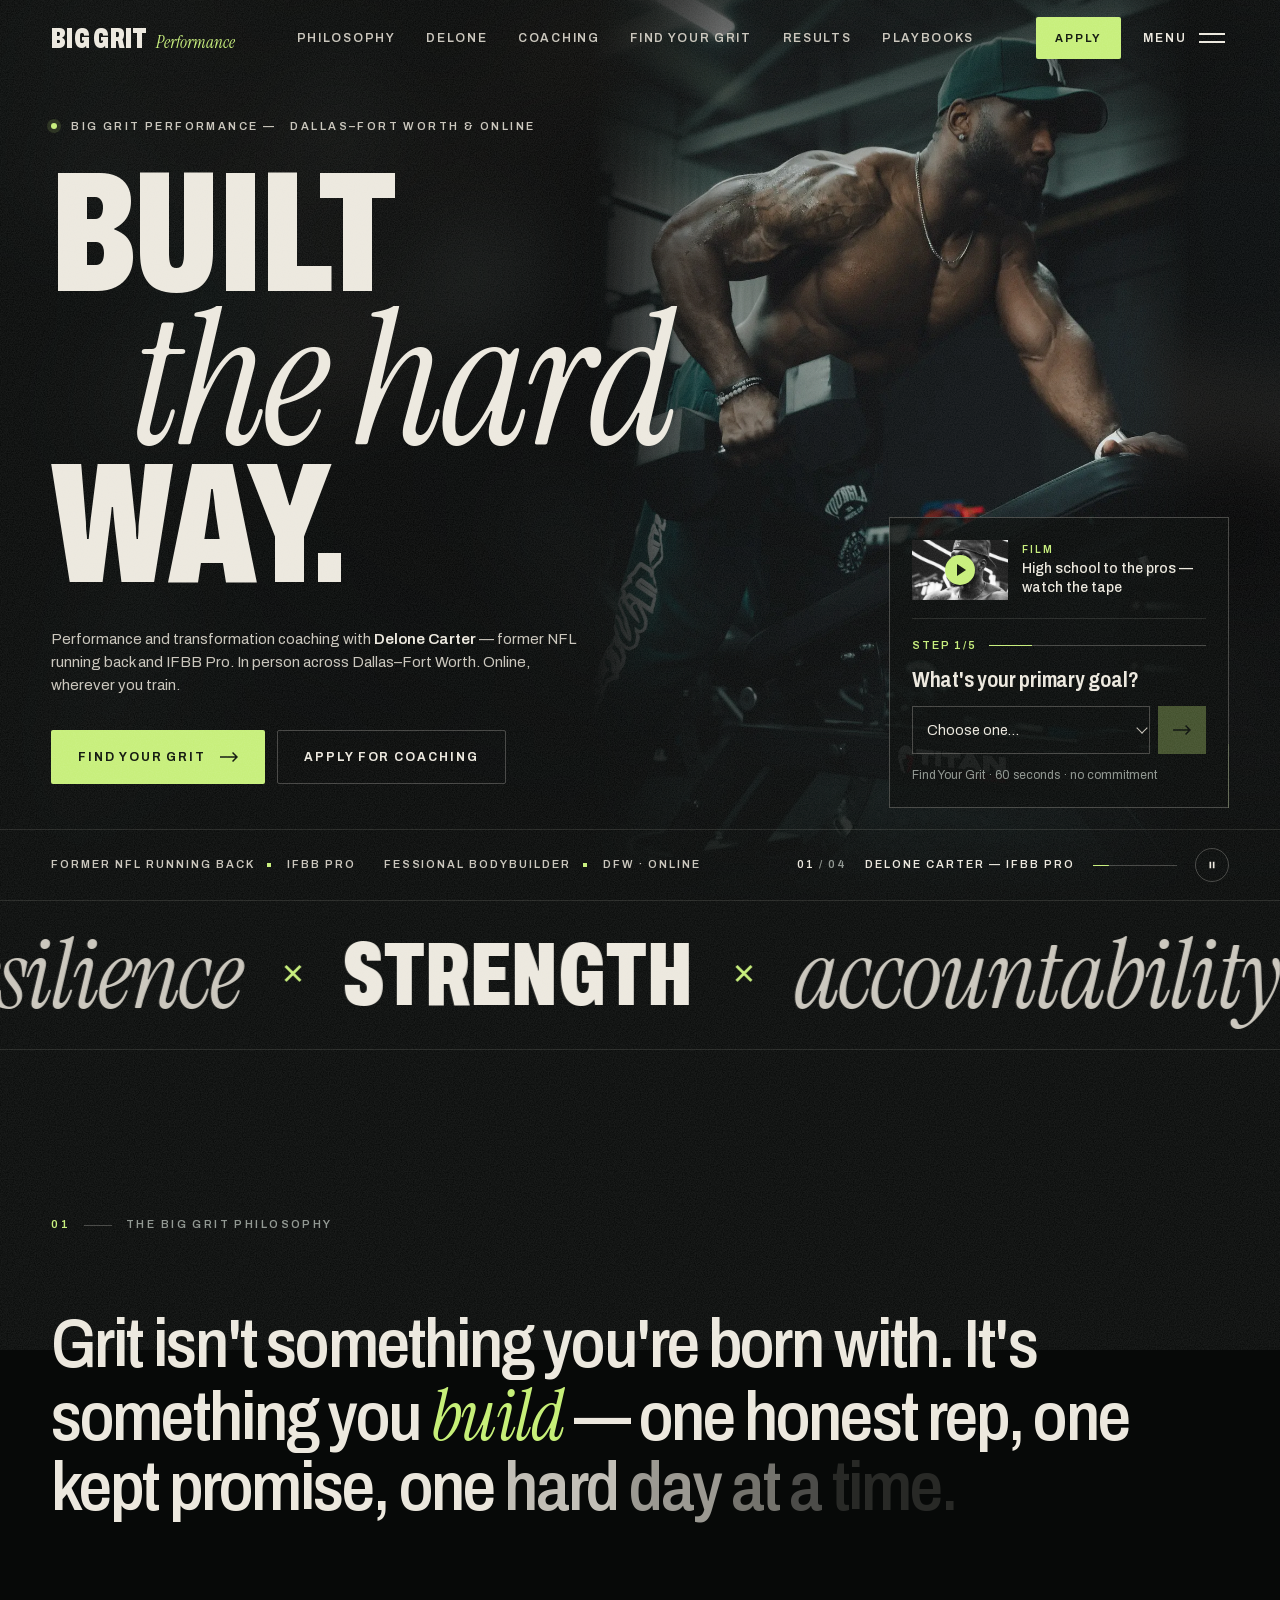
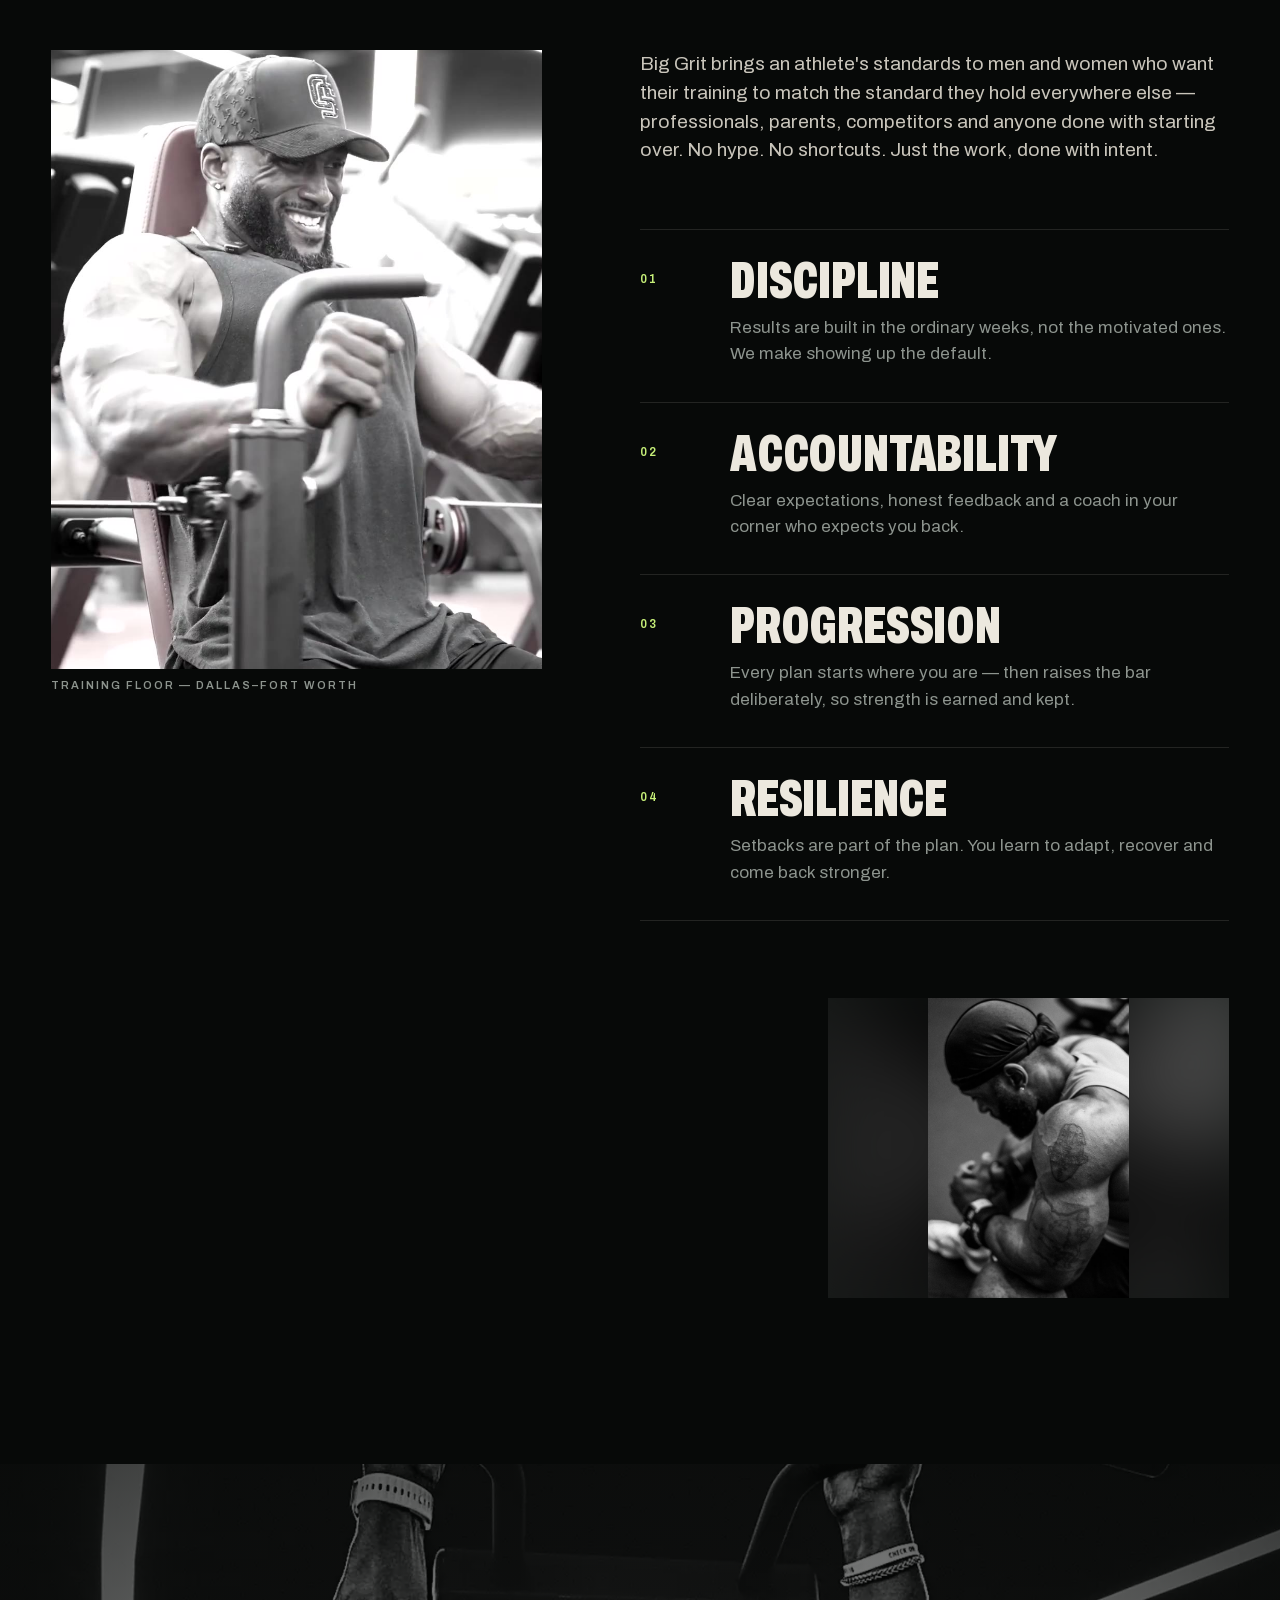
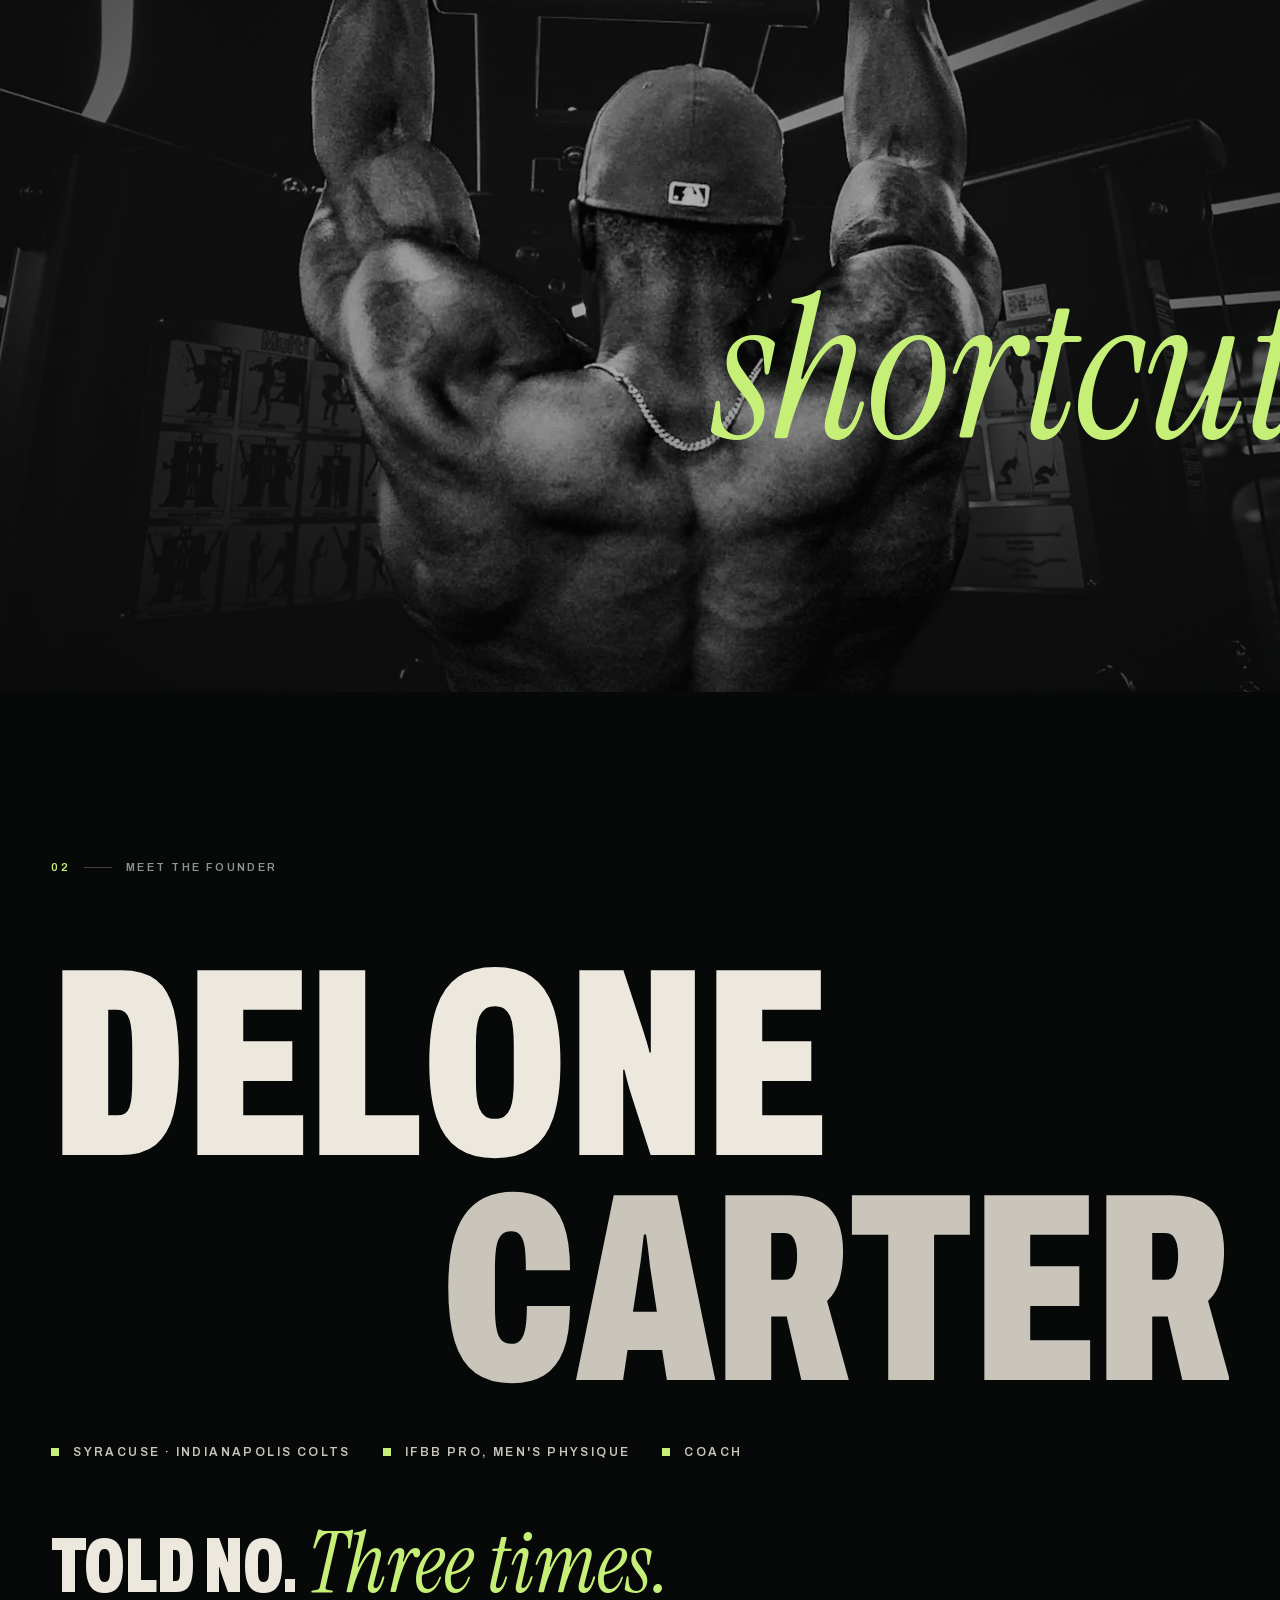
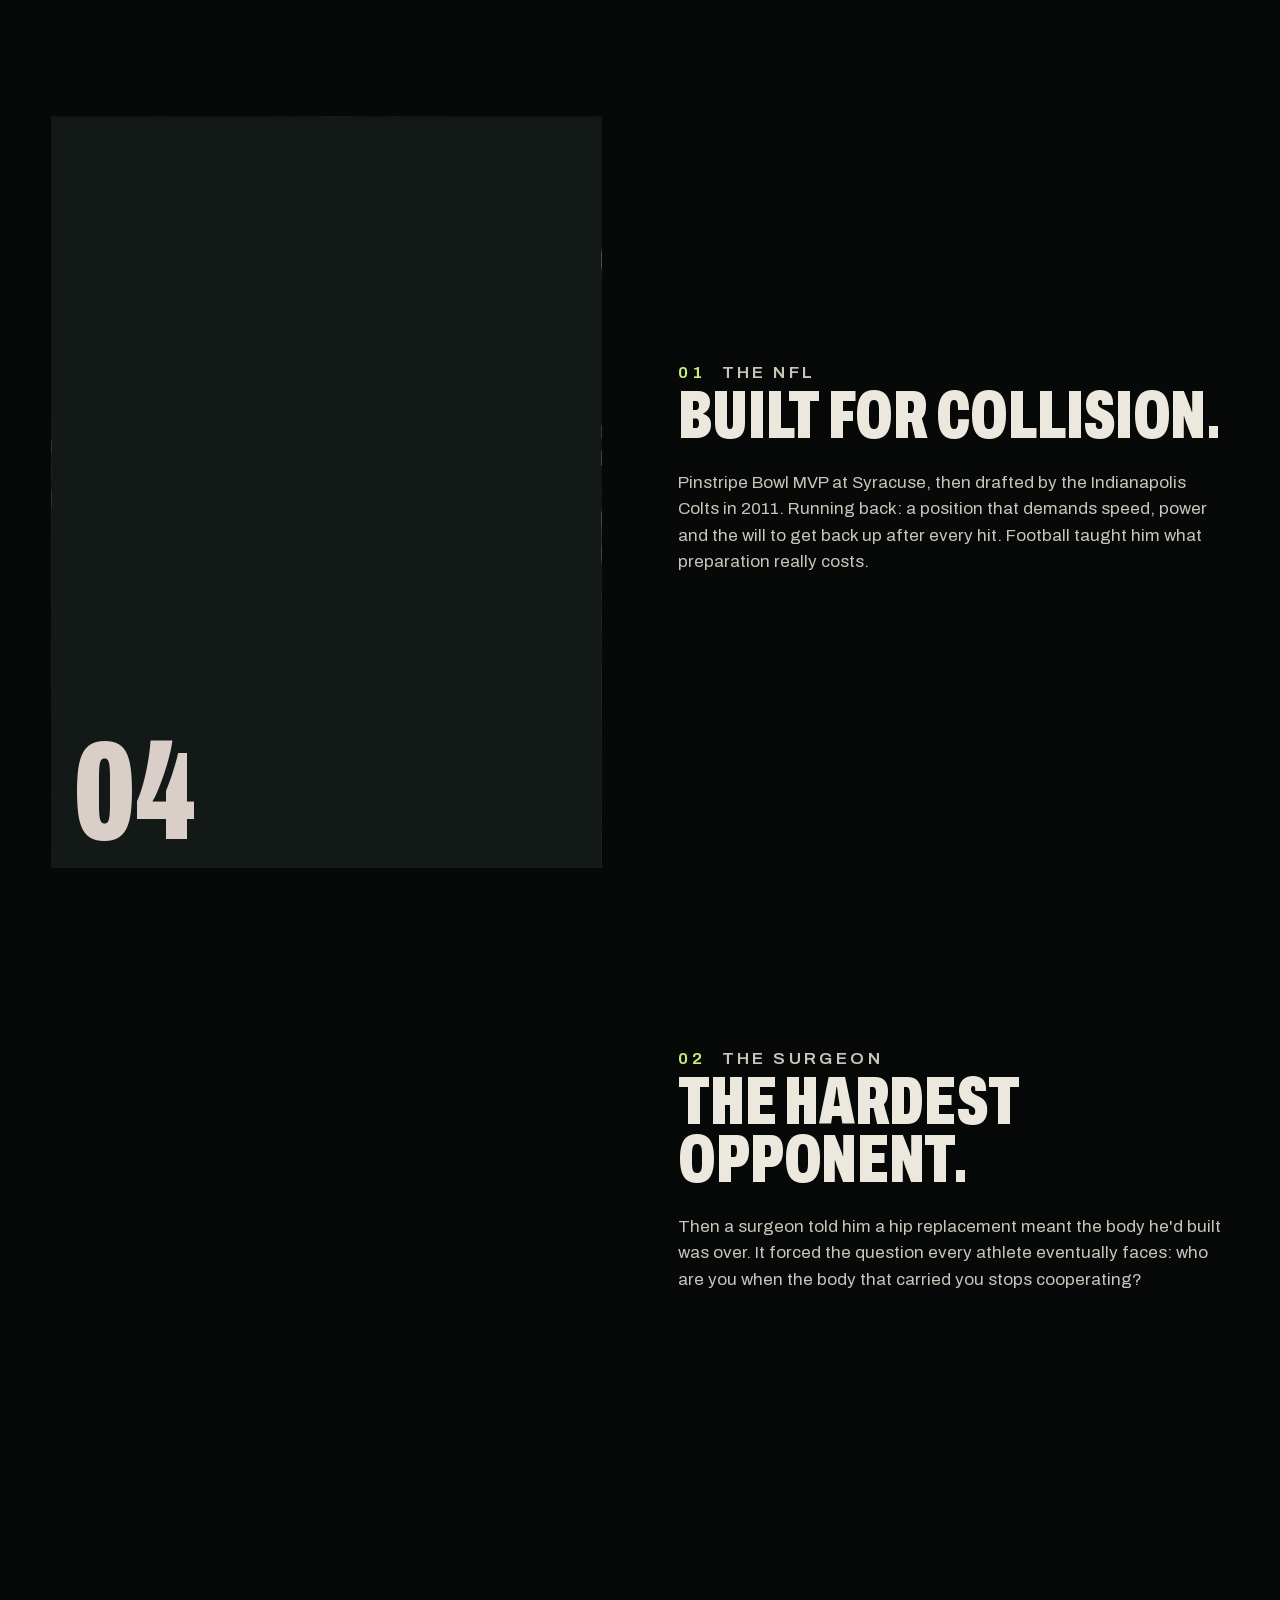
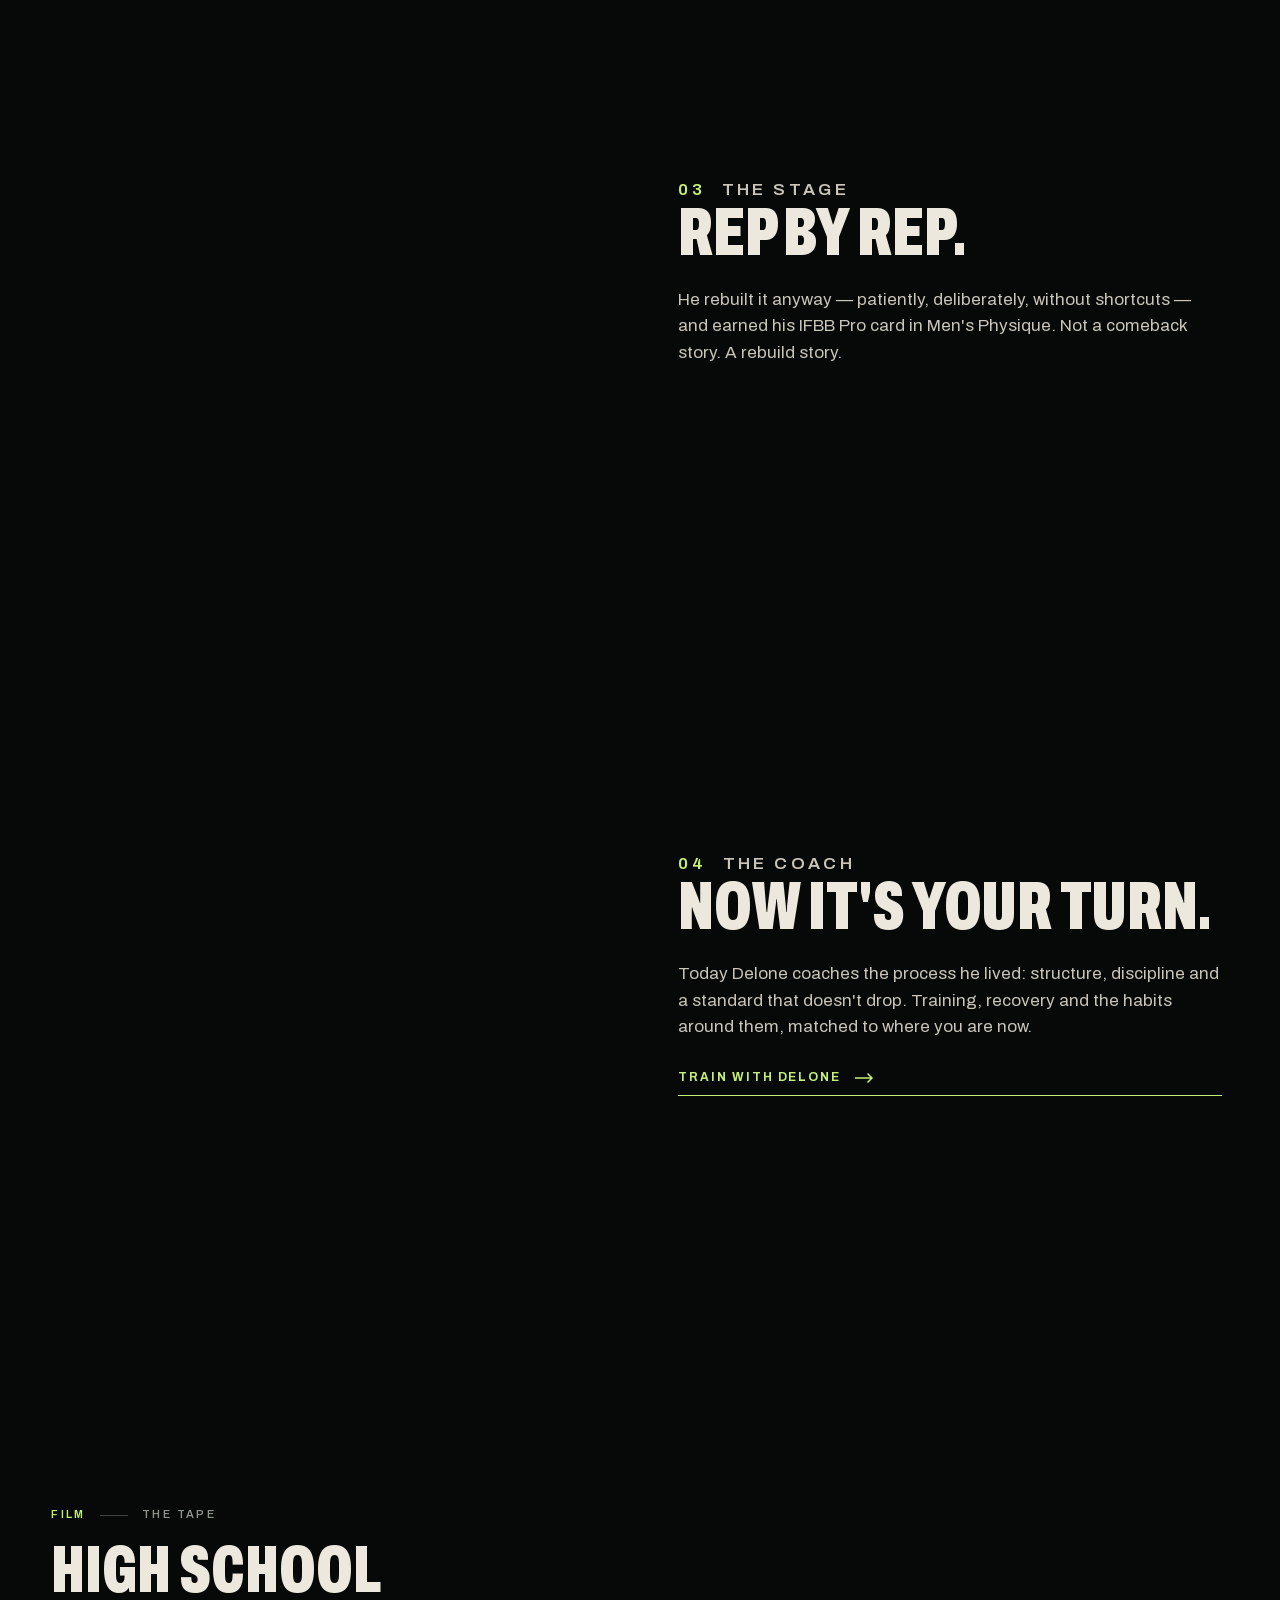
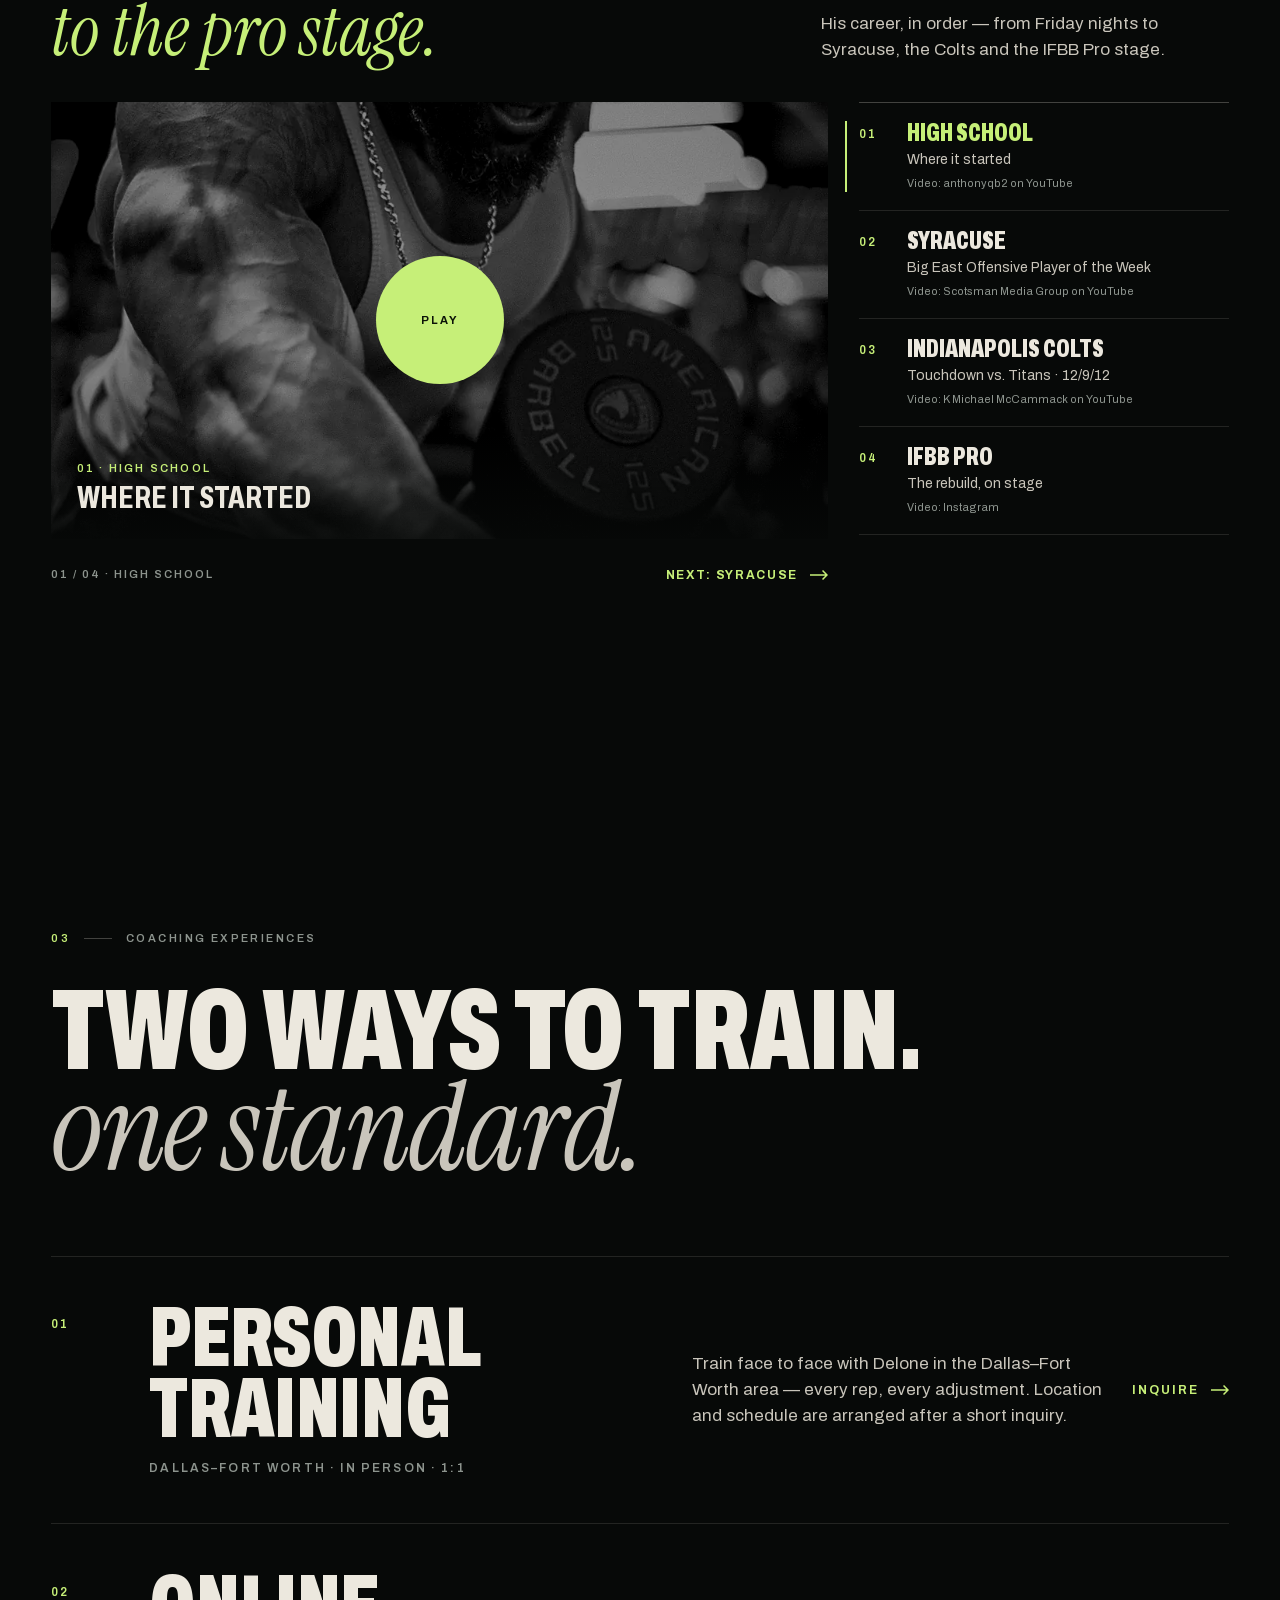
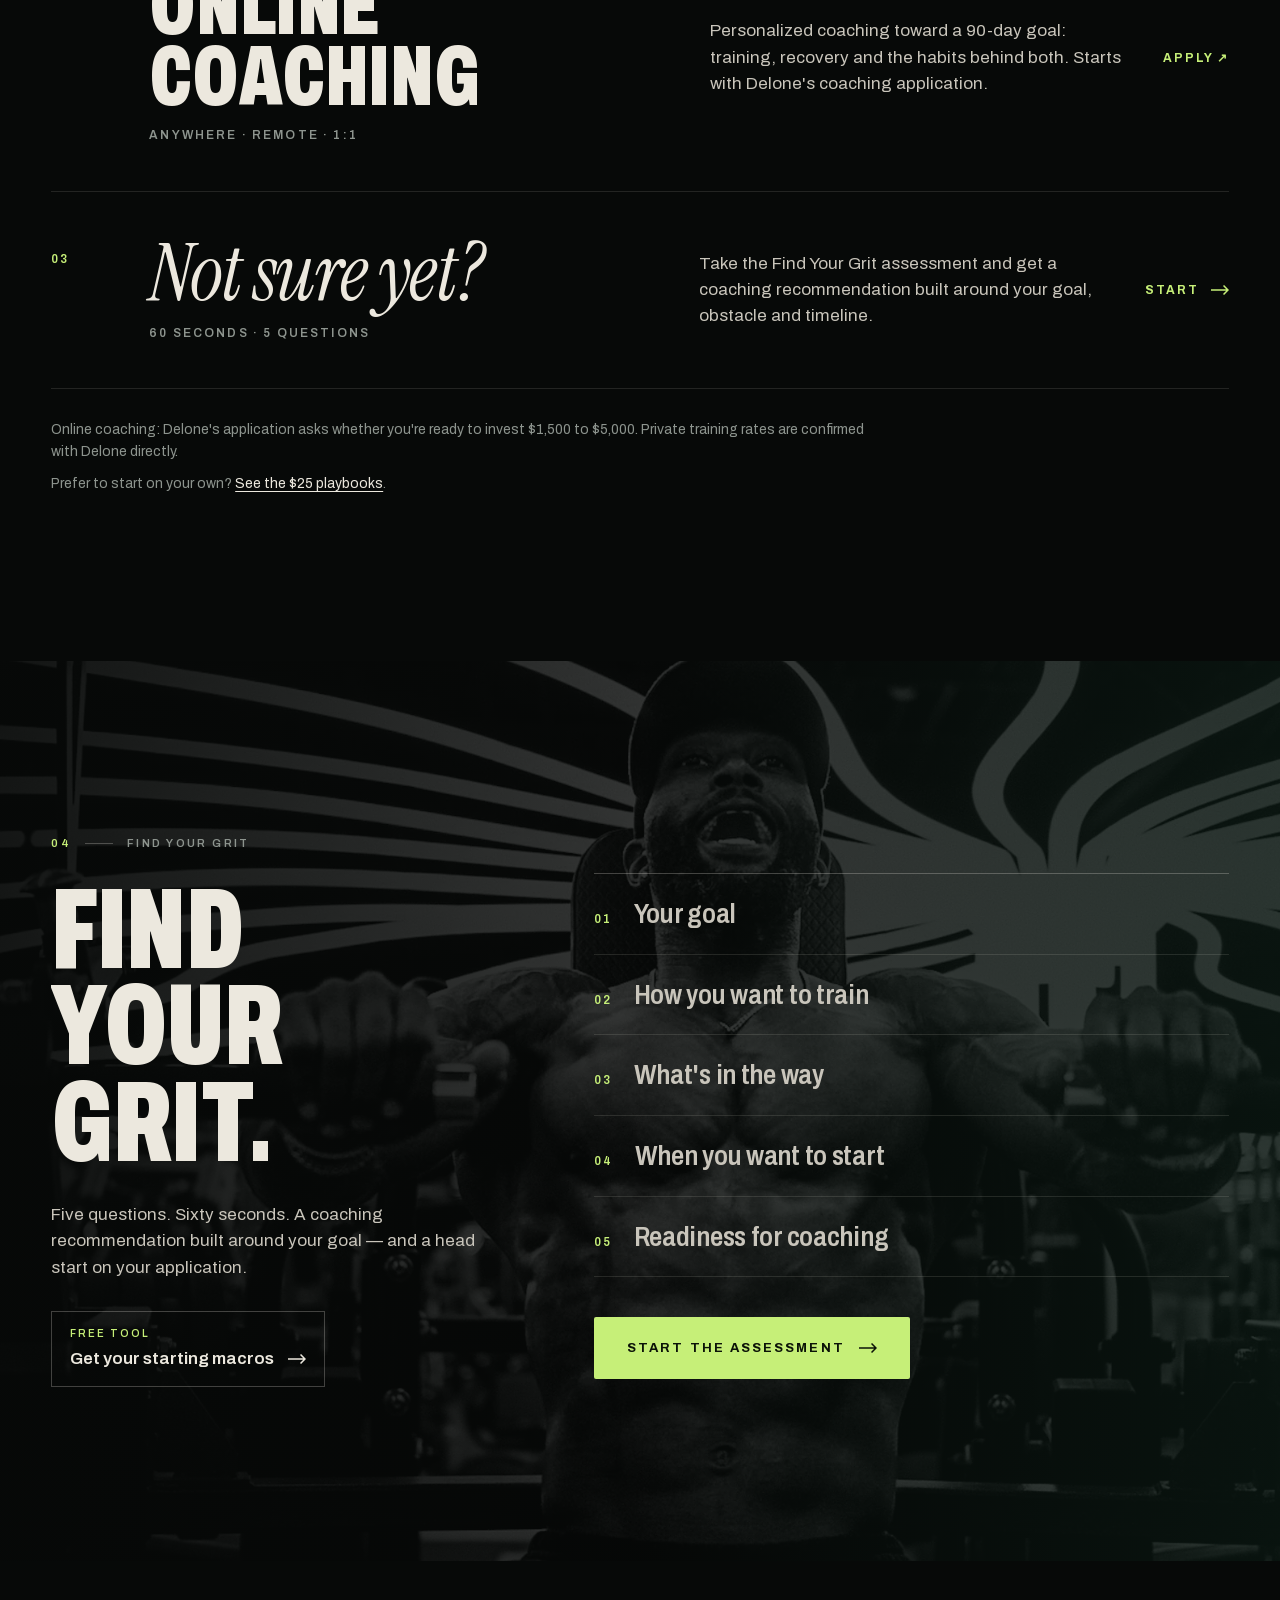
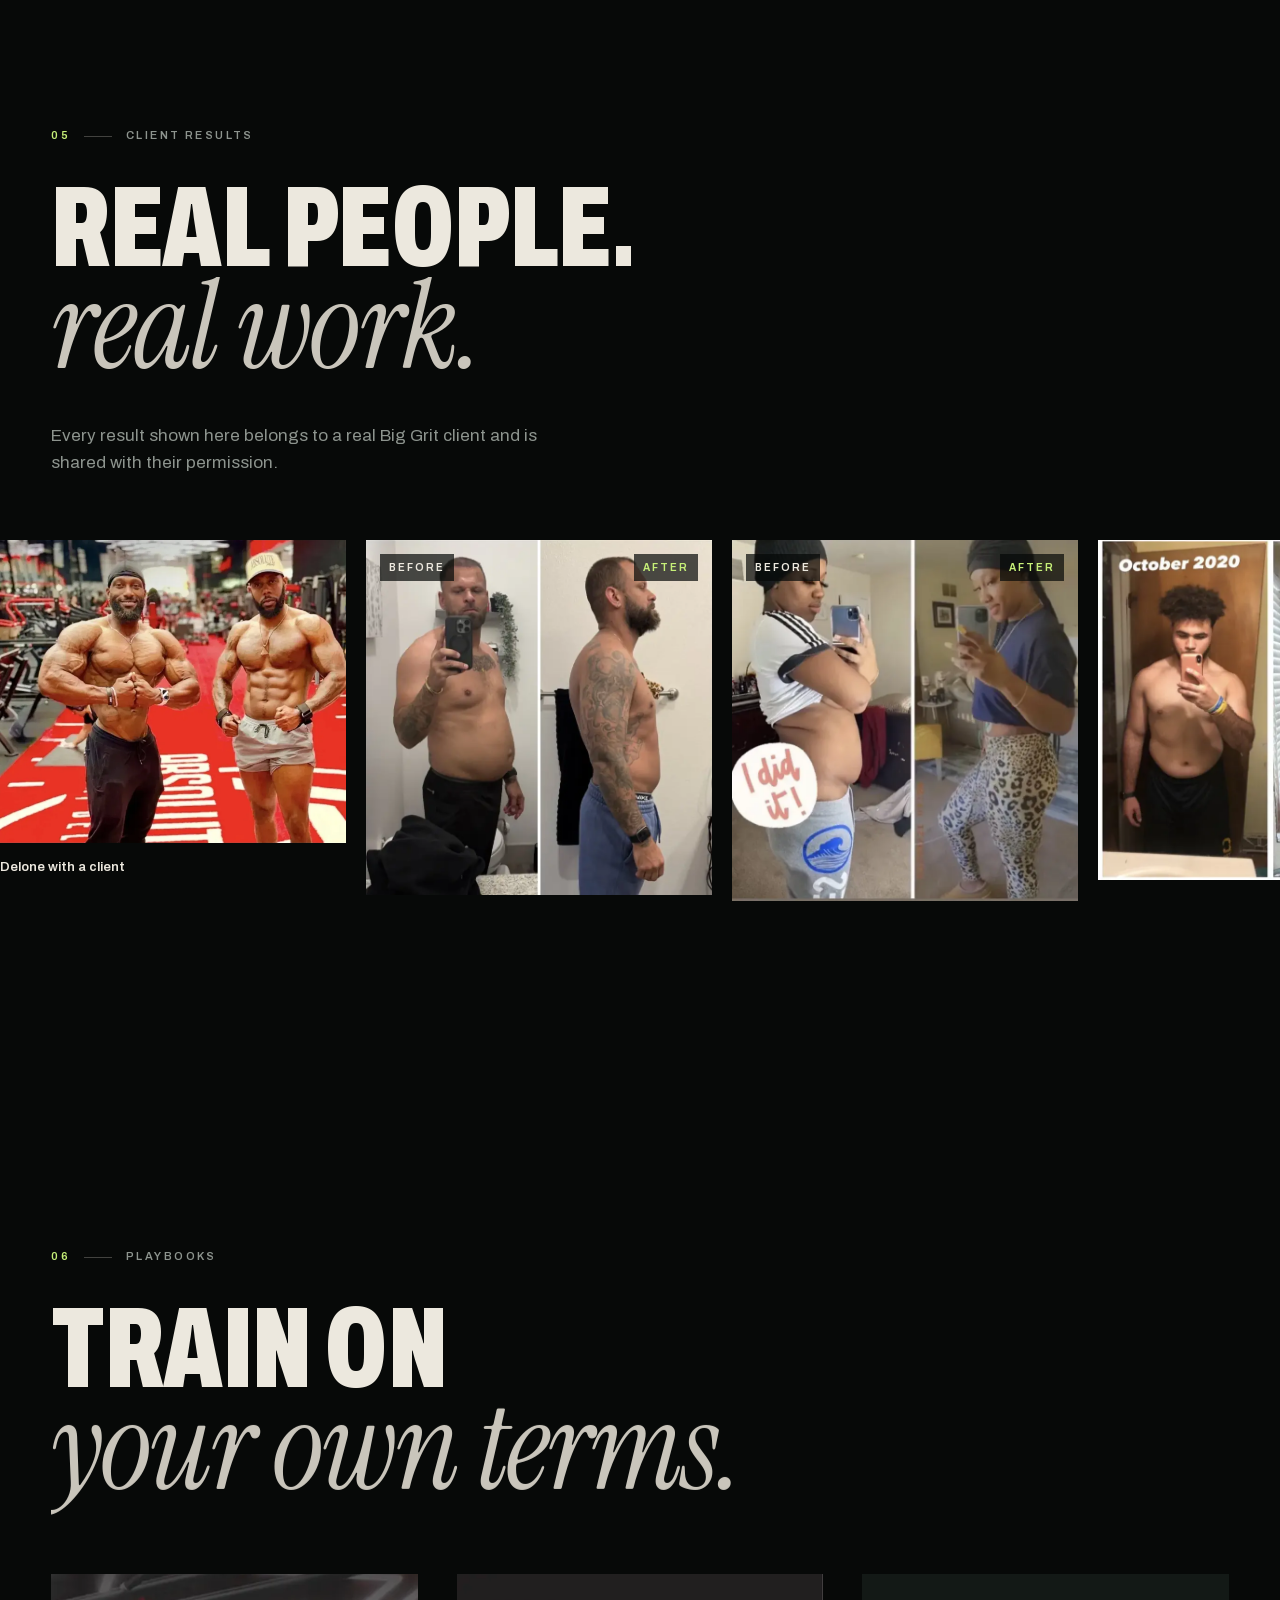
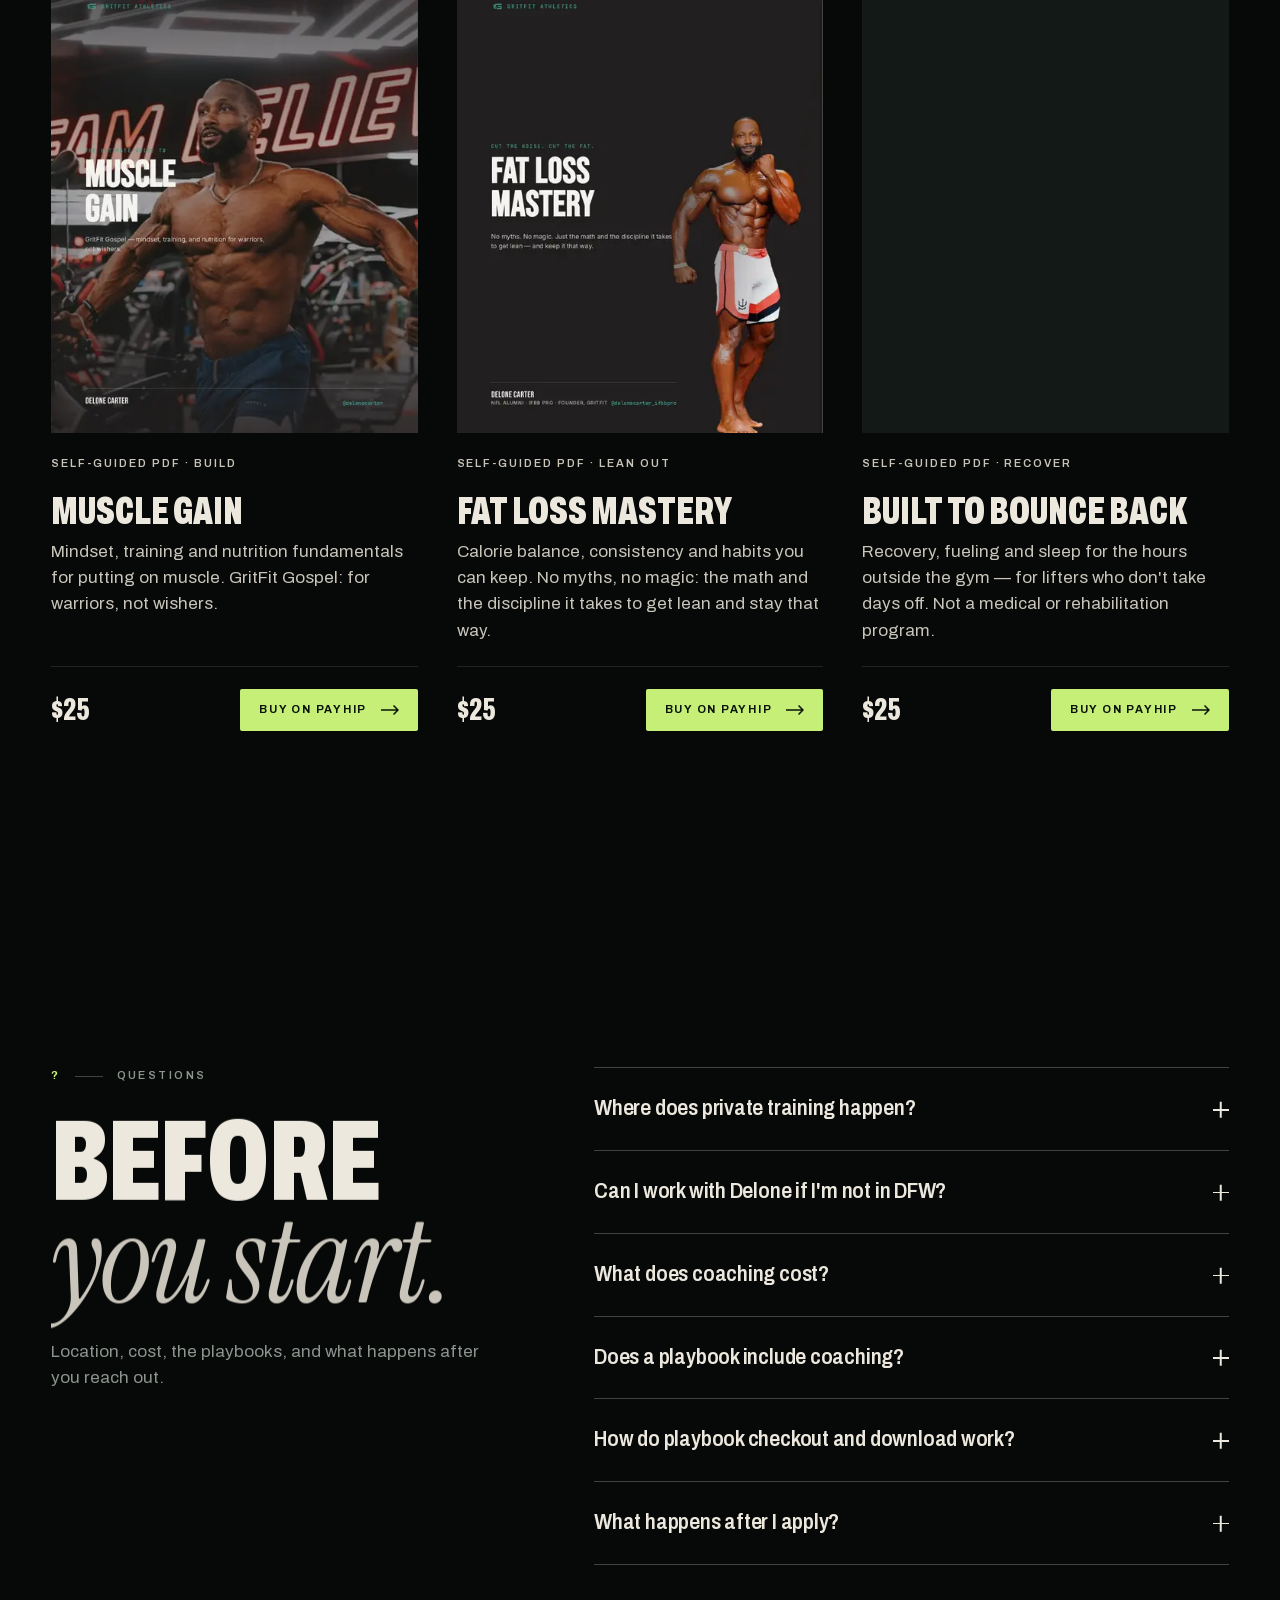
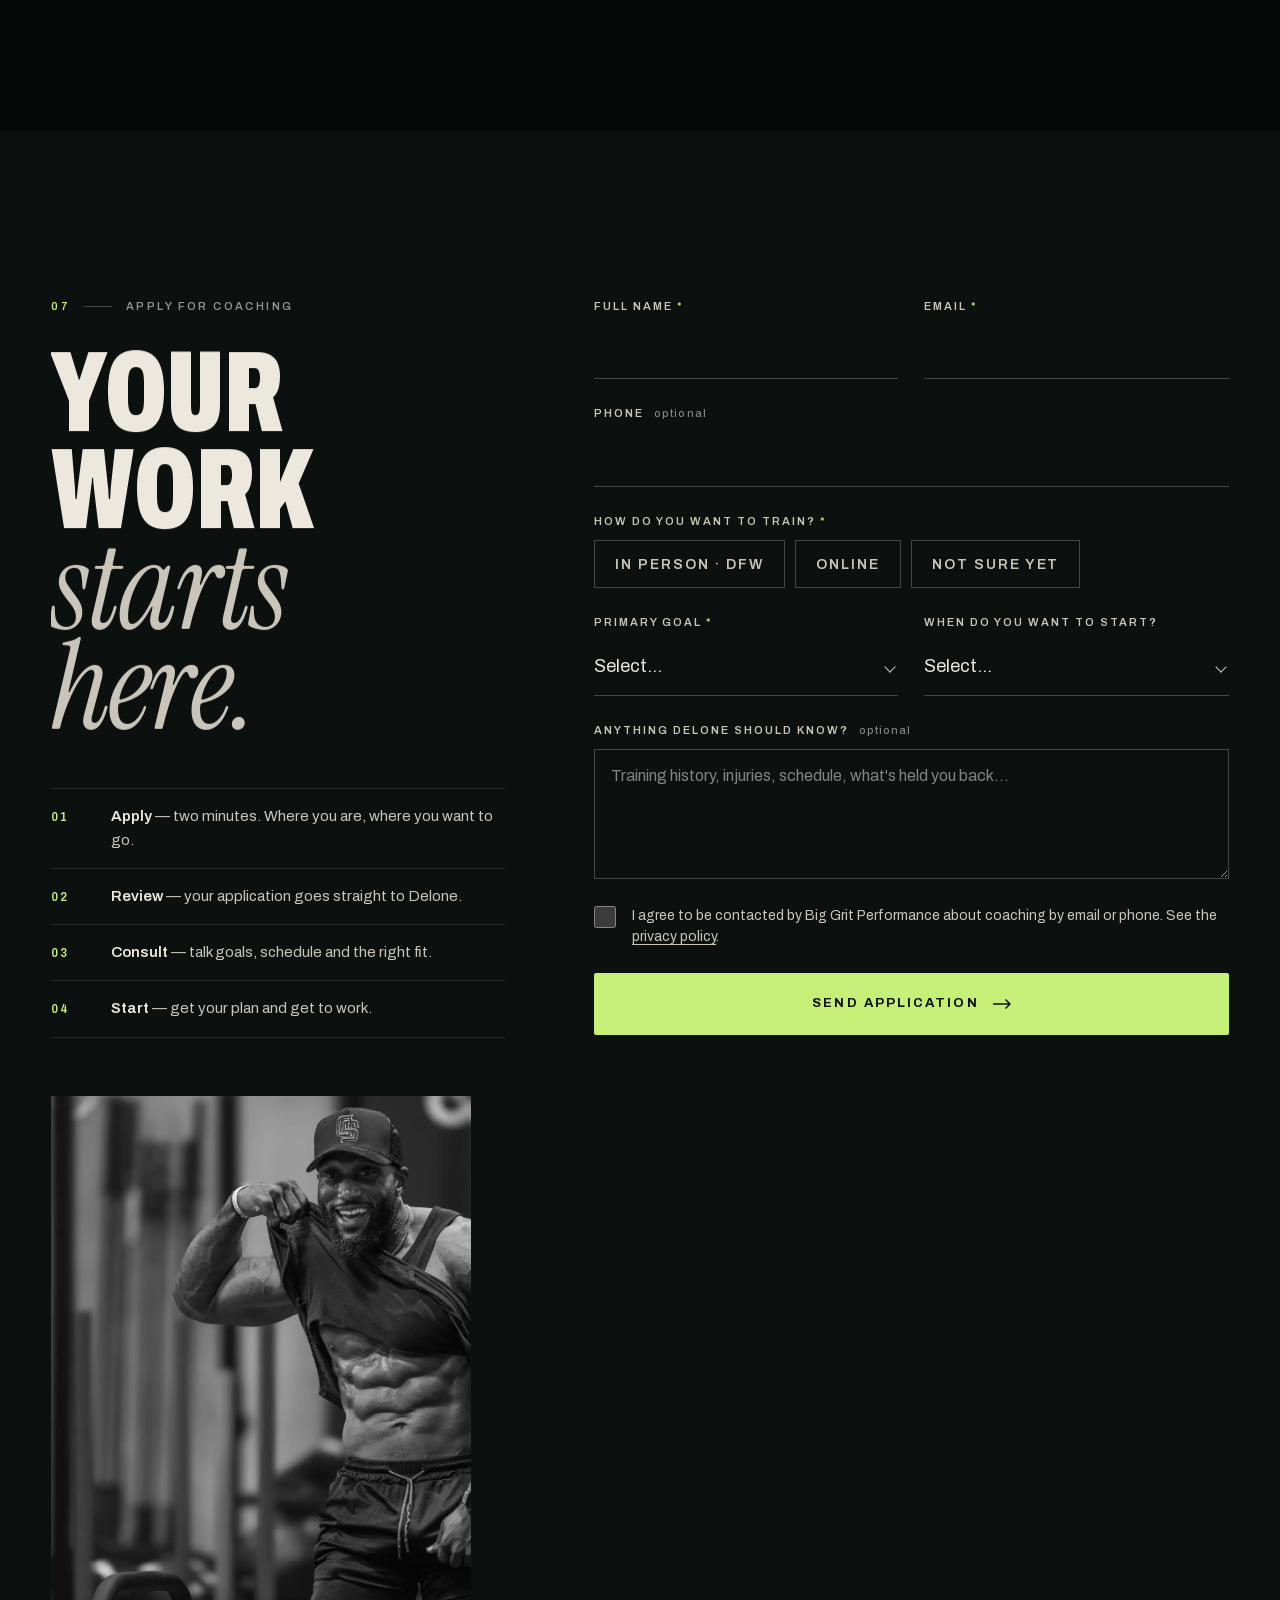
==== commit c9257961: "Add The Tape: Delone's career reel in Meet Delone High school, Syracuse, Indianapolis Colts and IFBB" ====
--- a/big-grit/index.html
+++ b/big-grit/index.html
@@ -153,7 +153,7 @@
   <aside class="hero-quick" data-hero-in data-hero-quick aria-label="Start Find Your Grit">
     <button class="hq-film" type="button" data-hero-film hidden data-track="cta_click" data-cta="hero_film">
       <span class="hq-thumb"><img src="media/founder/delone-closeup-bw.webp" alt="" width="96" height="60" decoding="async"><span class="hq-play" aria-hidden="true"></span></span>
-      <span class="hq-film-txt"><small>Film</small>Delone's story, in his words</span>
+      <span class="hq-film-txt" data-hero-film-text><small>Film</small>Delone's story, in his words</span>
     </button>
     <div class="hq-step" aria-hidden="true"><span>Step 1/5</span><i><b></b></i></div>
     <label class="hq-q" for="hq-goal">What's your primary goal?</label>
@@ -309,6 +309,26 @@
   </div>
 
   <div class="wrap">
+    <section class="reel" id="the-tape" data-reel aria-labelledby="reel-title" hidden>
+      <header class="reel-head">
+        <div>
+          <p class="label"><span>Film</span> The tape</p>
+          <h3 class="reel-title" id="reel-title">High school <em>to the pro stage.</em></h3>
+        </div>
+        <p class="reel-intro">His career, in order — from Friday nights to Syracuse, the Colts and the IFBB Pro stage.</p>
+      </header>
+      <div class="reel-grid">
+        <div>
+          <div class="reel-player" data-reel-player></div>
+          <div class="reel-ctrl">
+            <span class="reel-now" data-reel-now aria-live="polite"></span>
+            <button class="reel-next" type="button" data-reel-next><span>Next chapter</span><i class="arrow" aria-hidden="true"></i></button>
+          </div>
+        </div>
+        <ol class="reel-list" data-reel-list aria-label="Career chapters"></ol>
+      </div>
+    </section>
+
     <figure class="film" data-film data-reveal="mask">
       <div class="film-frame" data-film-frame></div>
       <figcaption class="film-cap">
--- a/big-grit/assets/css/main.css
+++ b/big-grit/assets/css/main.css
@@ -485,6 +485,39 @@
 .film-play:hover ~ img { transform: scale(1.03); filter: brightness(.65); }
 .film-cap { display: flex; justify-content: space-between; align-items: baseline; gap: 20px; margin-top: 18px; flex-wrap: wrap; }
 .film-title { font-family: var(--f-serif); font-style: italic; font-size: clamp(1.4rem, 2.2vw, 2.2rem); color: var(--bone-2); }
+
+/* Career reel */
+.reel { margin-top: clamp(80px, 10vw, 160px); }
+.reel-head { display: flex; justify-content: space-between; align-items: flex-end; gap: 24px 40px; flex-wrap: wrap; margin-bottom: clamp(24px, 3vw, 40px); }
+.reel-title { margin: 18px 0 0; font-stretch: 62%; font-weight: 860; text-transform: uppercase; font-size: clamp(2.6rem, 5.2vw, 5.6rem); line-height: .88; }
+.reel-title em { display: block; font-family: var(--f-serif); font-style: italic; font-weight: 400; text-transform: none; color: var(--grit); font-size: 1.06em; line-height: .9; }
+.reel-intro { margin: 0; max-width: 24em; color: var(--bone-2); }
+.reel-grid { display: grid; grid-template-columns: minmax(0, 2.1fr) minmax(0, 1fr); gap: clamp(18px, 2.4vw, 36px); align-items: start; }
+.reel-player { position: relative; aspect-ratio: 16 / 9; background: #000; overflow: hidden; }
+.reel-player > img { position: absolute; inset: 0; width: 100%; height: 100%; object-fit: cover; filter: grayscale(.85) contrast(1.1) brightness(.55); transition: transform 1.2s var(--ease), filter .6s; }
+.reel-player:hover > img { transform: scale(1.03); filter: grayscale(.6) contrast(1.1) brightness(.62); }
+.reel-player > iframe { position: absolute; inset: 0; width: 100%; height: 100%; border: 0; }
+.reel-player.is-vertical { aspect-ratio: auto; height: min(78vh, 760px); }
+.reel-player.is-vertical > iframe { left: 50%; width: min(100%, 420px); transform: translateX(-50%); }
+.reel-cap { position: absolute; left: 0; right: 0; bottom: 0; z-index: 1; display: flex; flex-direction: column; gap: 6px; padding: clamp(14px, 2vw, 26px); background: linear-gradient(0deg, rgba(7,9,8,.85), transparent); pointer-events: none; }
+.reel-cap span { font-size: 11px; font-weight: 600; letter-spacing: .2em; text-transform: uppercase; color: var(--grit); }
+.reel-cap b { font-stretch: 70%; font-weight: 760; font-size: clamp(1.3rem, 2.4vw, 2.2rem); text-transform: uppercase; line-height: 1; }
+.reel-ctrl { display: flex; justify-content: space-between; align-items: center; gap: 16px; margin-top: 14px; }
+.reel-now { font-size: 11px; font-weight: 600; letter-spacing: .18em; text-transform: uppercase; color: var(--mute); font-variant-numeric: tabular-nums; }
+.reel-next { display: inline-flex; align-items: center; gap: 12px; min-height: 44px; font-size: 12px; font-weight: 700; letter-spacing: .14em; text-transform: uppercase; color: var(--grit); }
+.reel-next .arrow { transition: transform .45s var(--ease); }
+.reel-next:hover .arrow { transform: translateX(5px); }
+.reel-list { list-style: none; margin: 0; padding: 0; border-top: 1px solid var(--line-2); }
+.reel-item { position: relative; display: grid; grid-template-columns: 38px 1fr; gap: 10px; width: 100%; padding: 18px 4px 18px 0; text-align: left; border-bottom: 1px solid var(--line); transition: padding .5s var(--ease); }
+.reel-item::before { content: ""; position: absolute; left: -14px; top: 18px; bottom: 18px; width: 2px; background: var(--grit); transform: scaleY(0); transition: transform .5s var(--ease); }
+.reel-item[aria-pressed="true"]::before { transform: scaleY(1); }
+.reel-item:hover { padding-left: 8px; }
+.reel-n { font-size: 12px; font-weight: 600; letter-spacing: .14em; color: var(--grit); padding-top: 4px; }
+.reel-body { display: grid; gap: 4px; }
+.reel-era { font-stretch: 62%; font-weight: 860; text-transform: uppercase; font-size: clamp(1.5rem, 2vw, 2rem); line-height: .95; transition: color .3s; }
+.reel-item[aria-pressed="true"] .reel-era, .reel-item:hover .reel-era { color: var(--grit); }
+.reel-t { font-size: 14px; color: var(--bone-2); }
+.reel-credit { font-size: 11px; color: var(--mute); }
 
 /* 12. Coaching ------------------------------------------------------------- */
 .offers { list-style: none; margin: 0; padding: 0; border-bottom: 1px solid var(--line); }
@@ -827,6 +860,16 @@
 
   .apply-grid { grid-template-columns: 1fr; }
   .faq-grid { grid-template-columns: 1fr; }
+  .reel-grid { grid-template-columns: 1fr; }
+  .reel-item::before { left: -10px; }
+  .reel-player.is-vertical { height: min(82vh, 700px); }
+  .reel-player .film-play span { width: 64px; font-size: 10px; letter-spacing: .14em; }
+  .reel-cap { padding: 12px 14px; }
+  .reel-cap span { display: none; }
+  .reel-cap b { font-size: 1.1rem; }
+  .reel-now { display: none; }
+  .reel-ctrl { justify-content: flex-end; }
+  .reel-next { white-space: nowrap; }
   .tcard--wide { width: 86vw; }
   .apply-media { display: none; }
   .apply-form-wrap { position: relative; top: 0; }
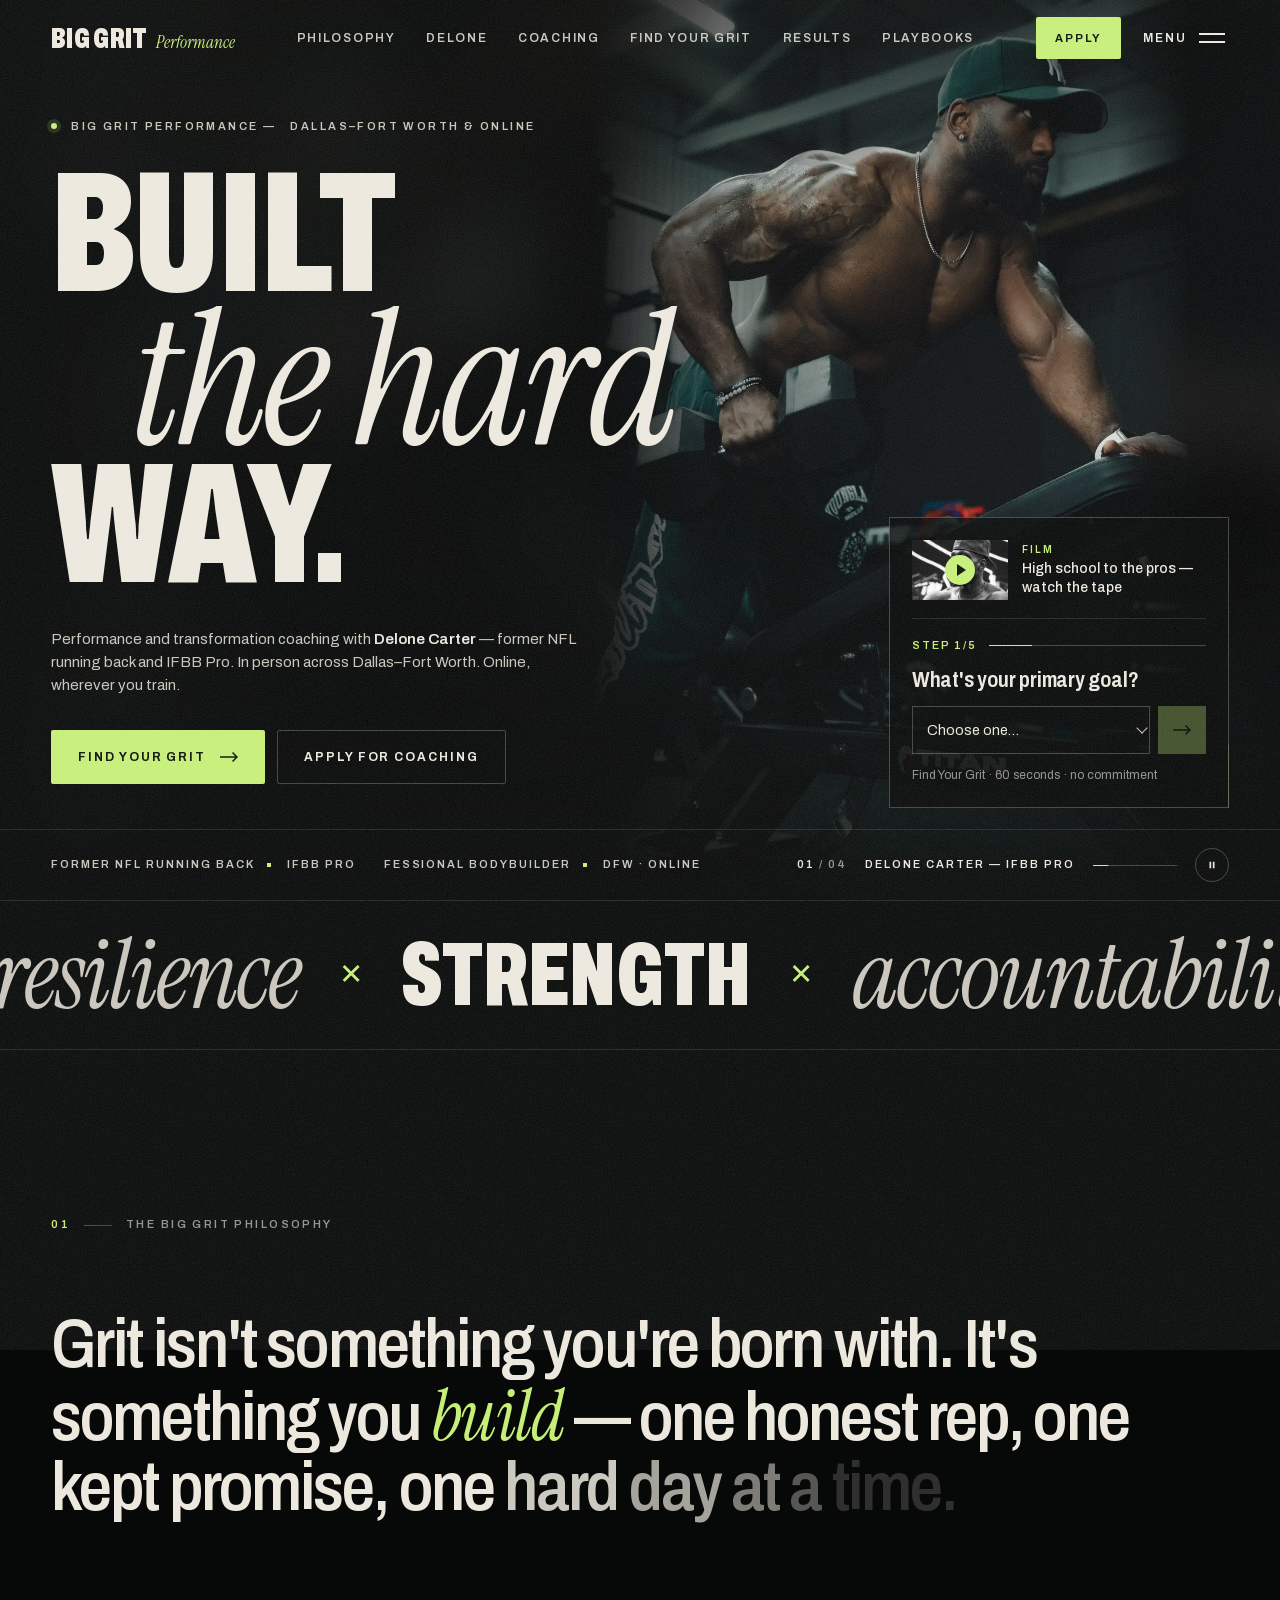
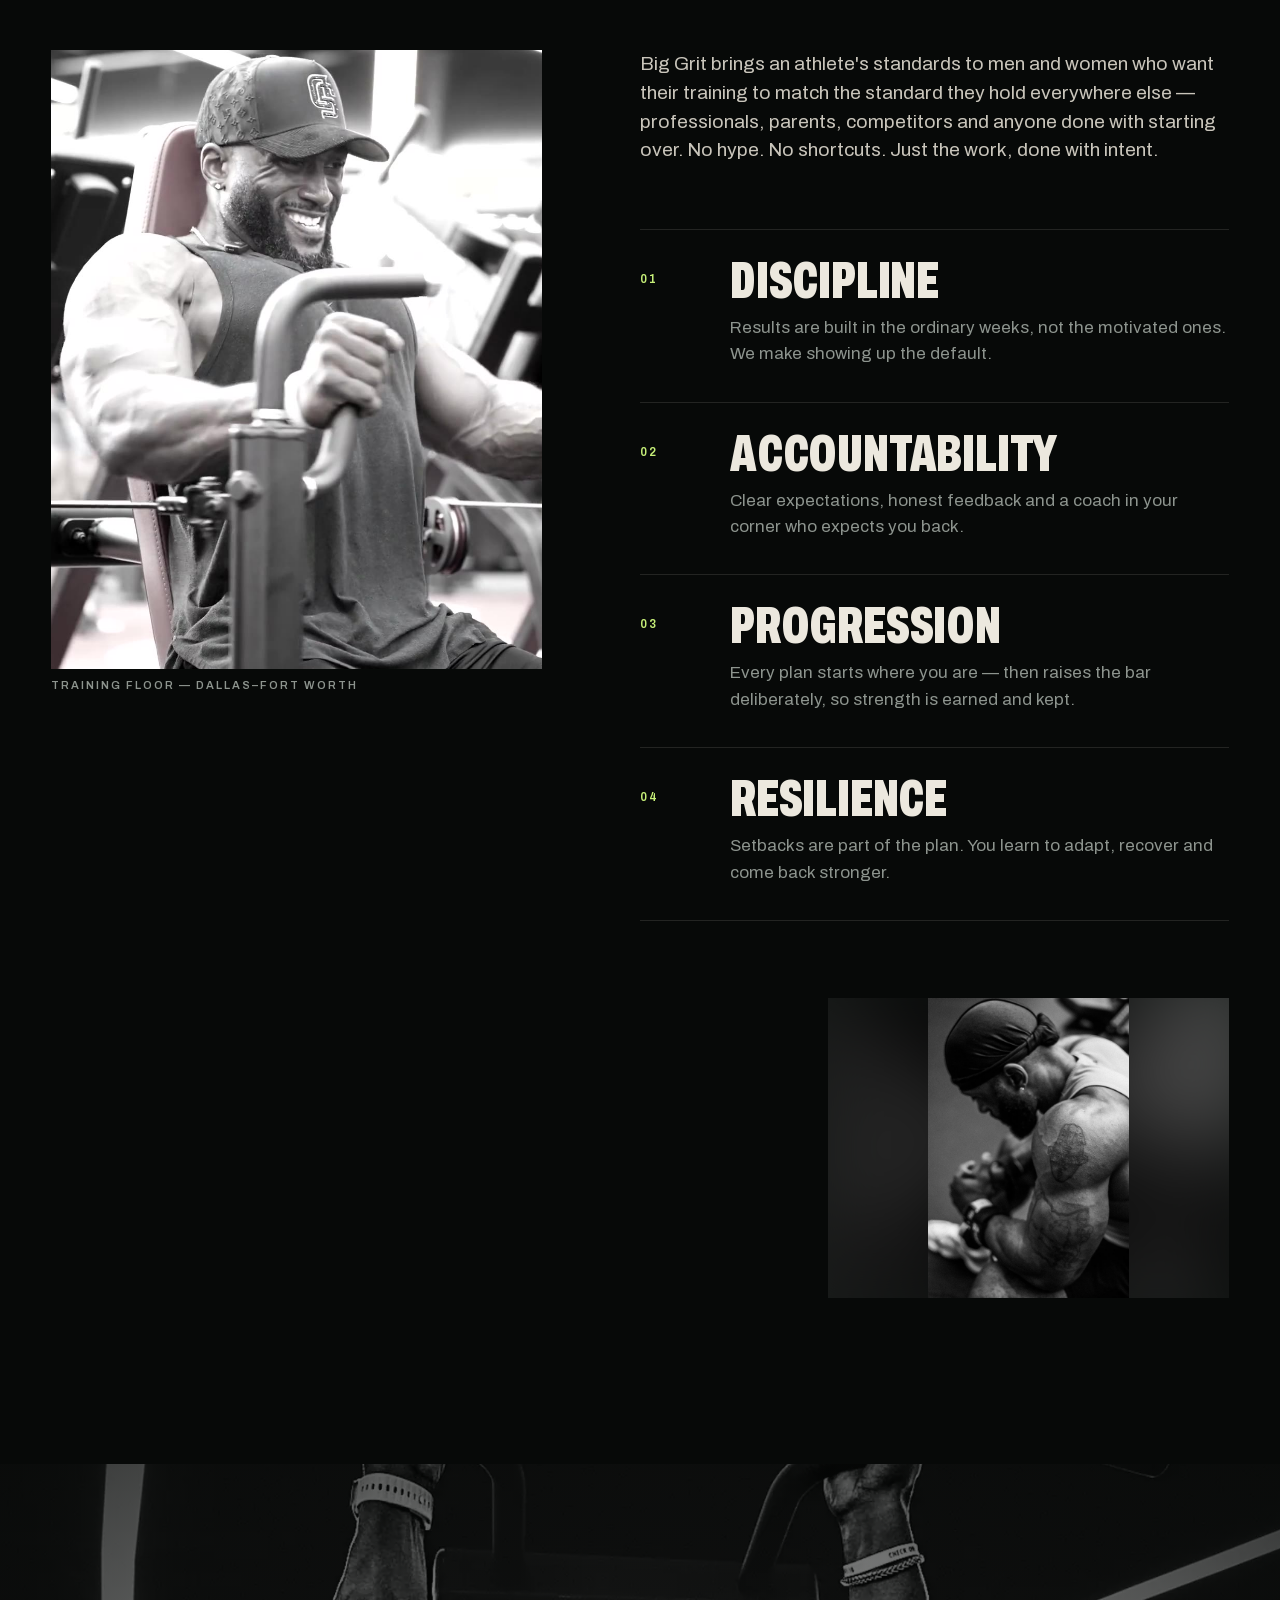
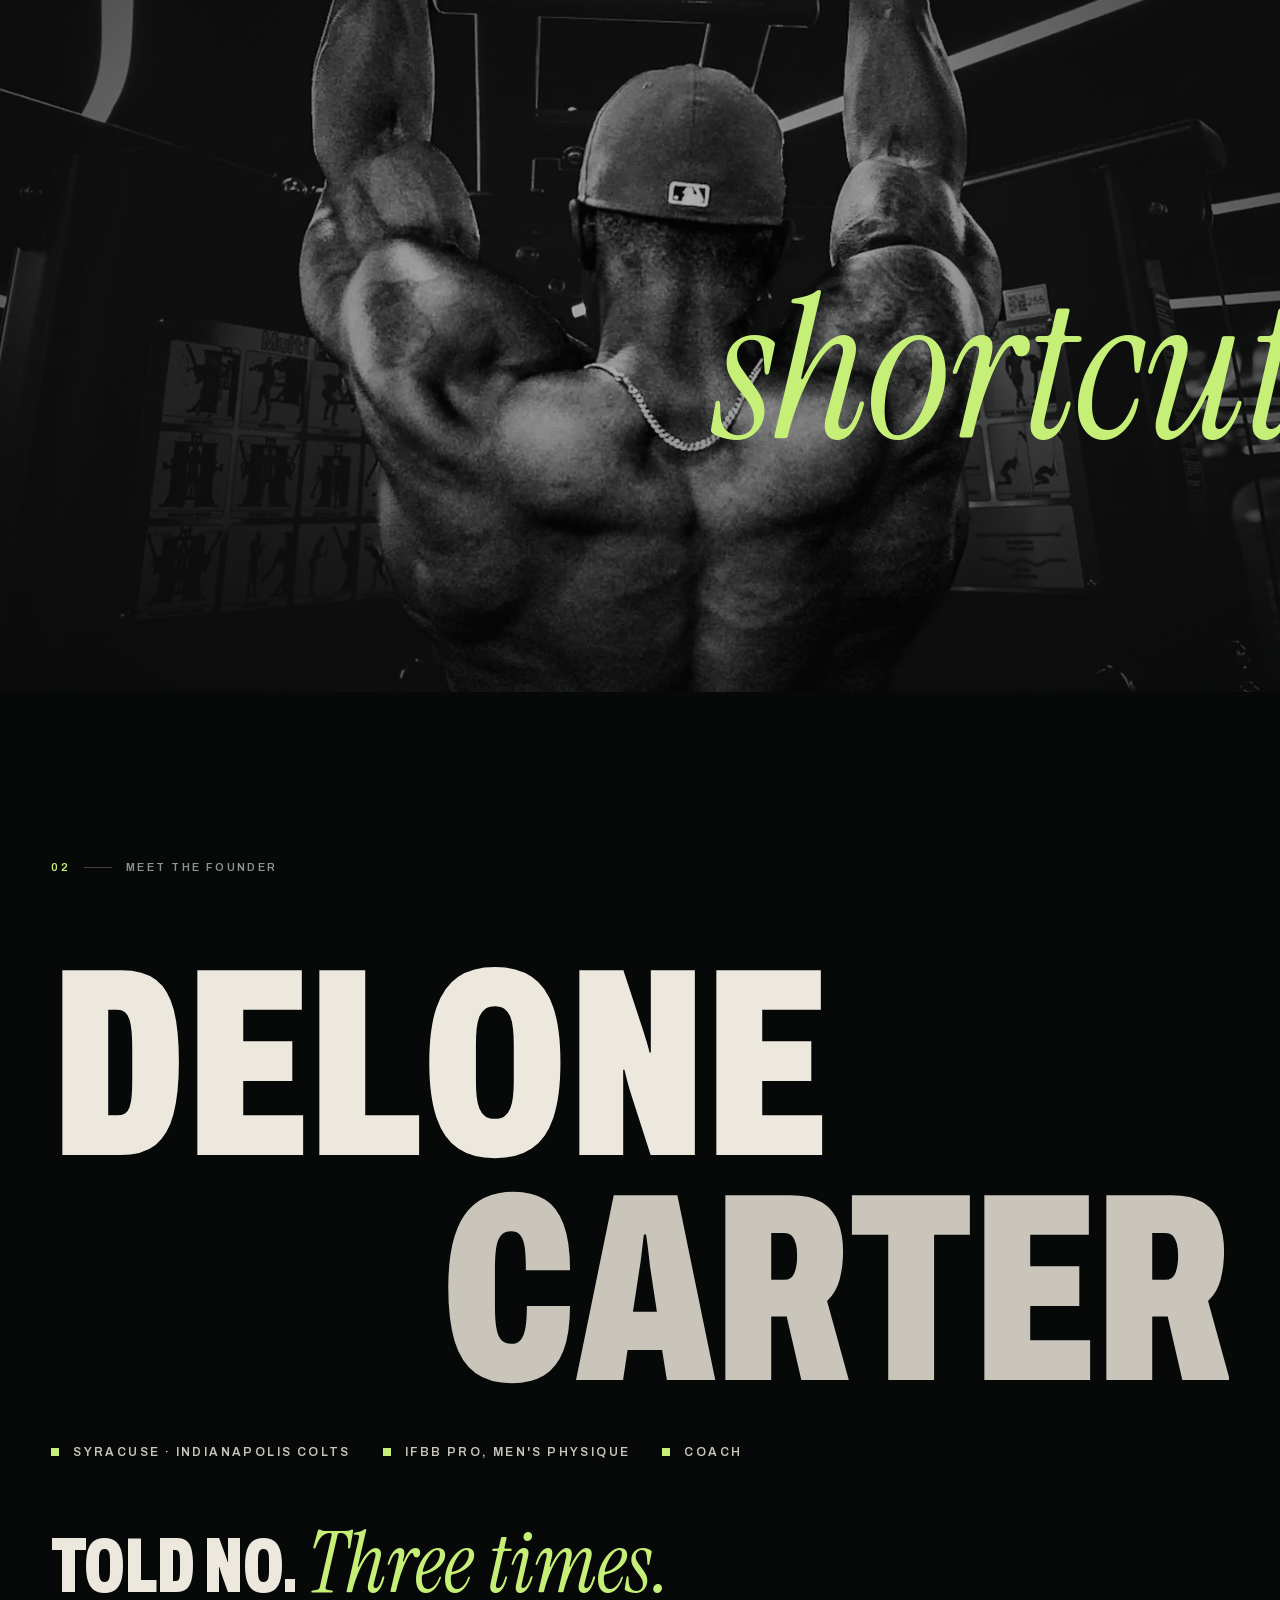
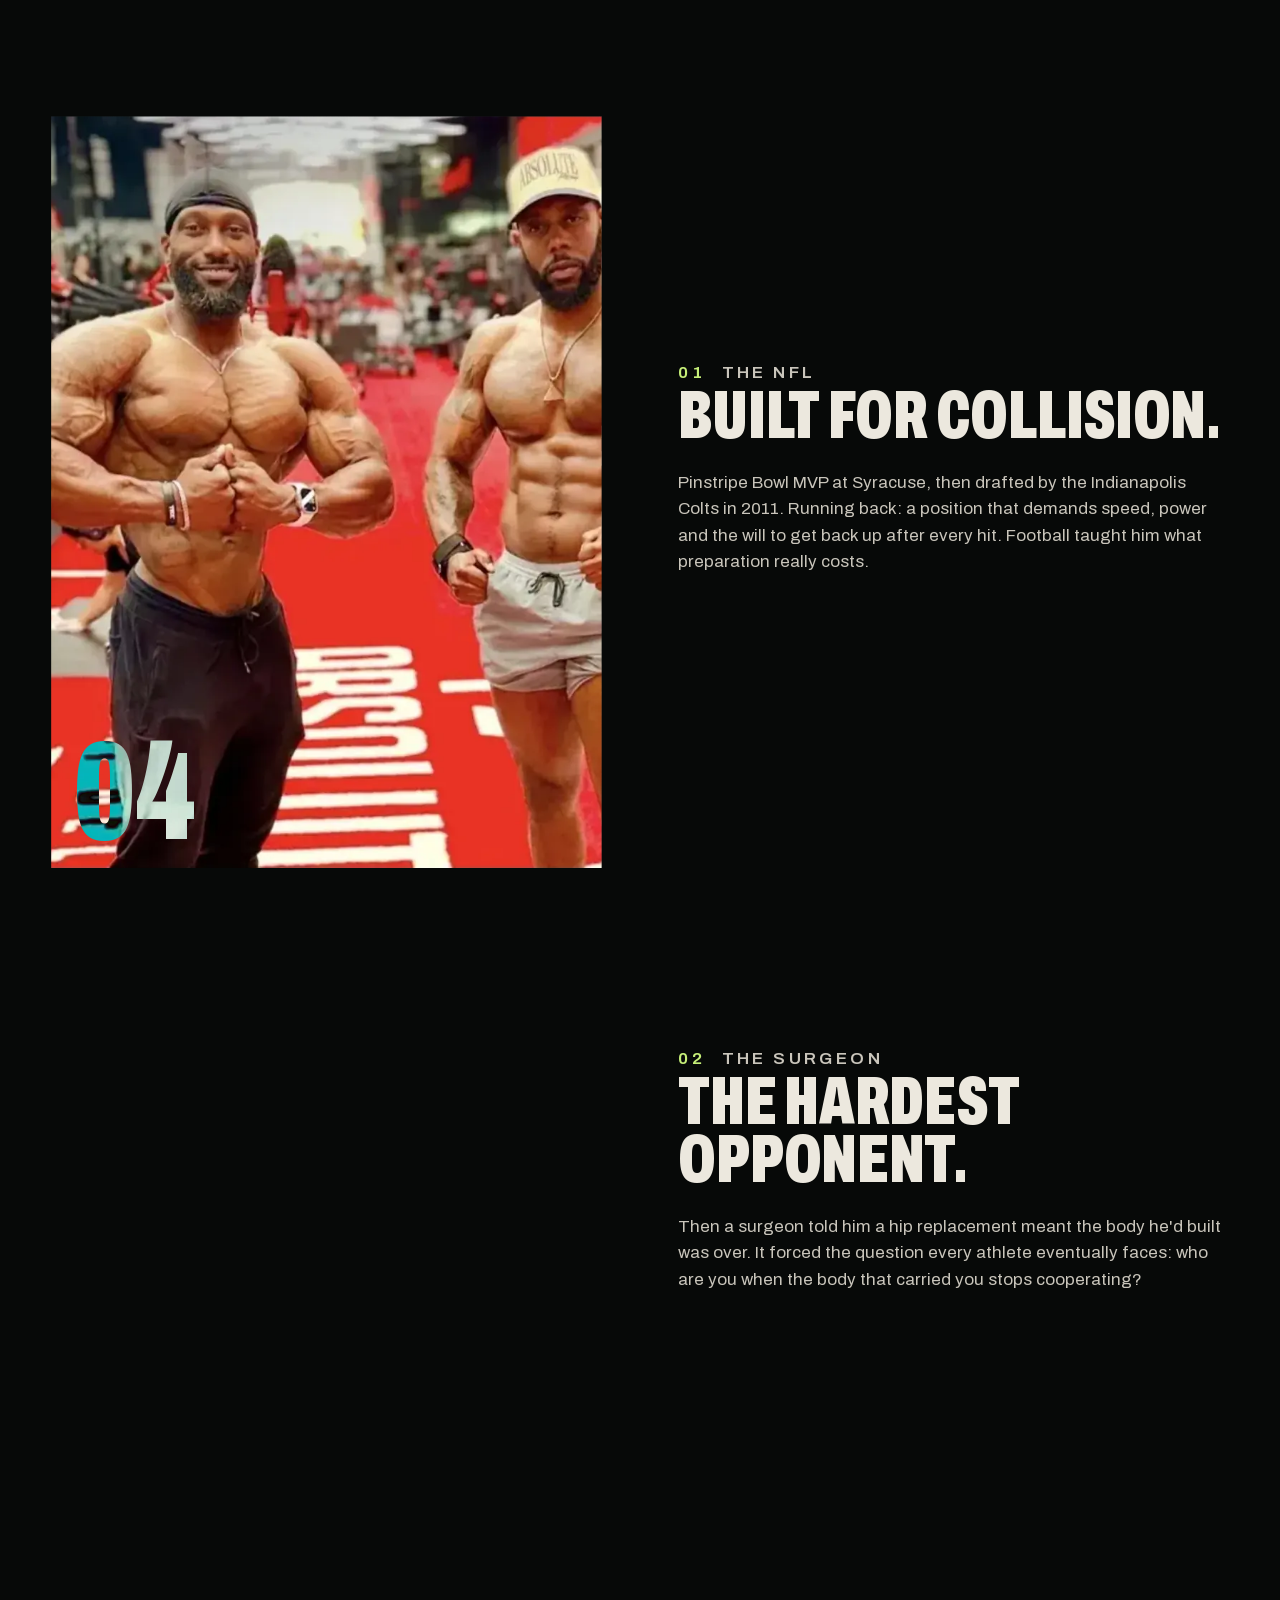
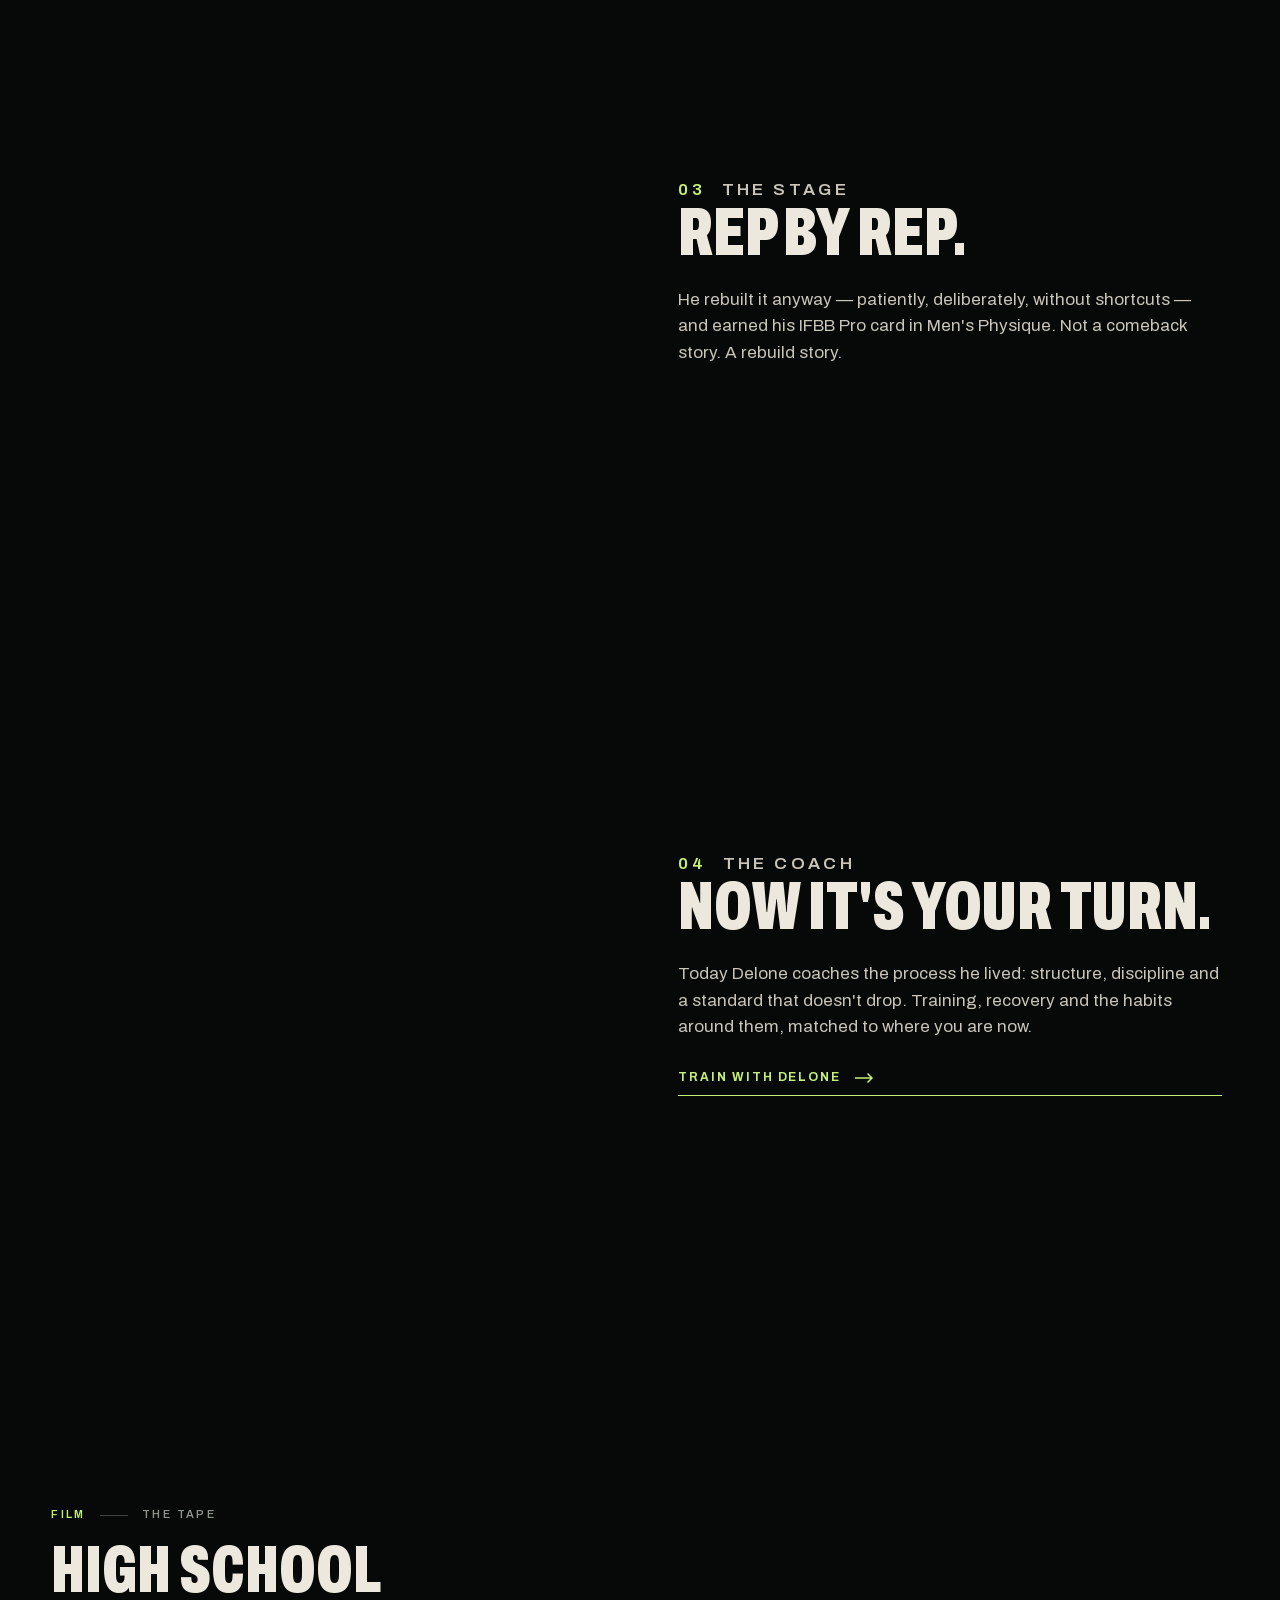
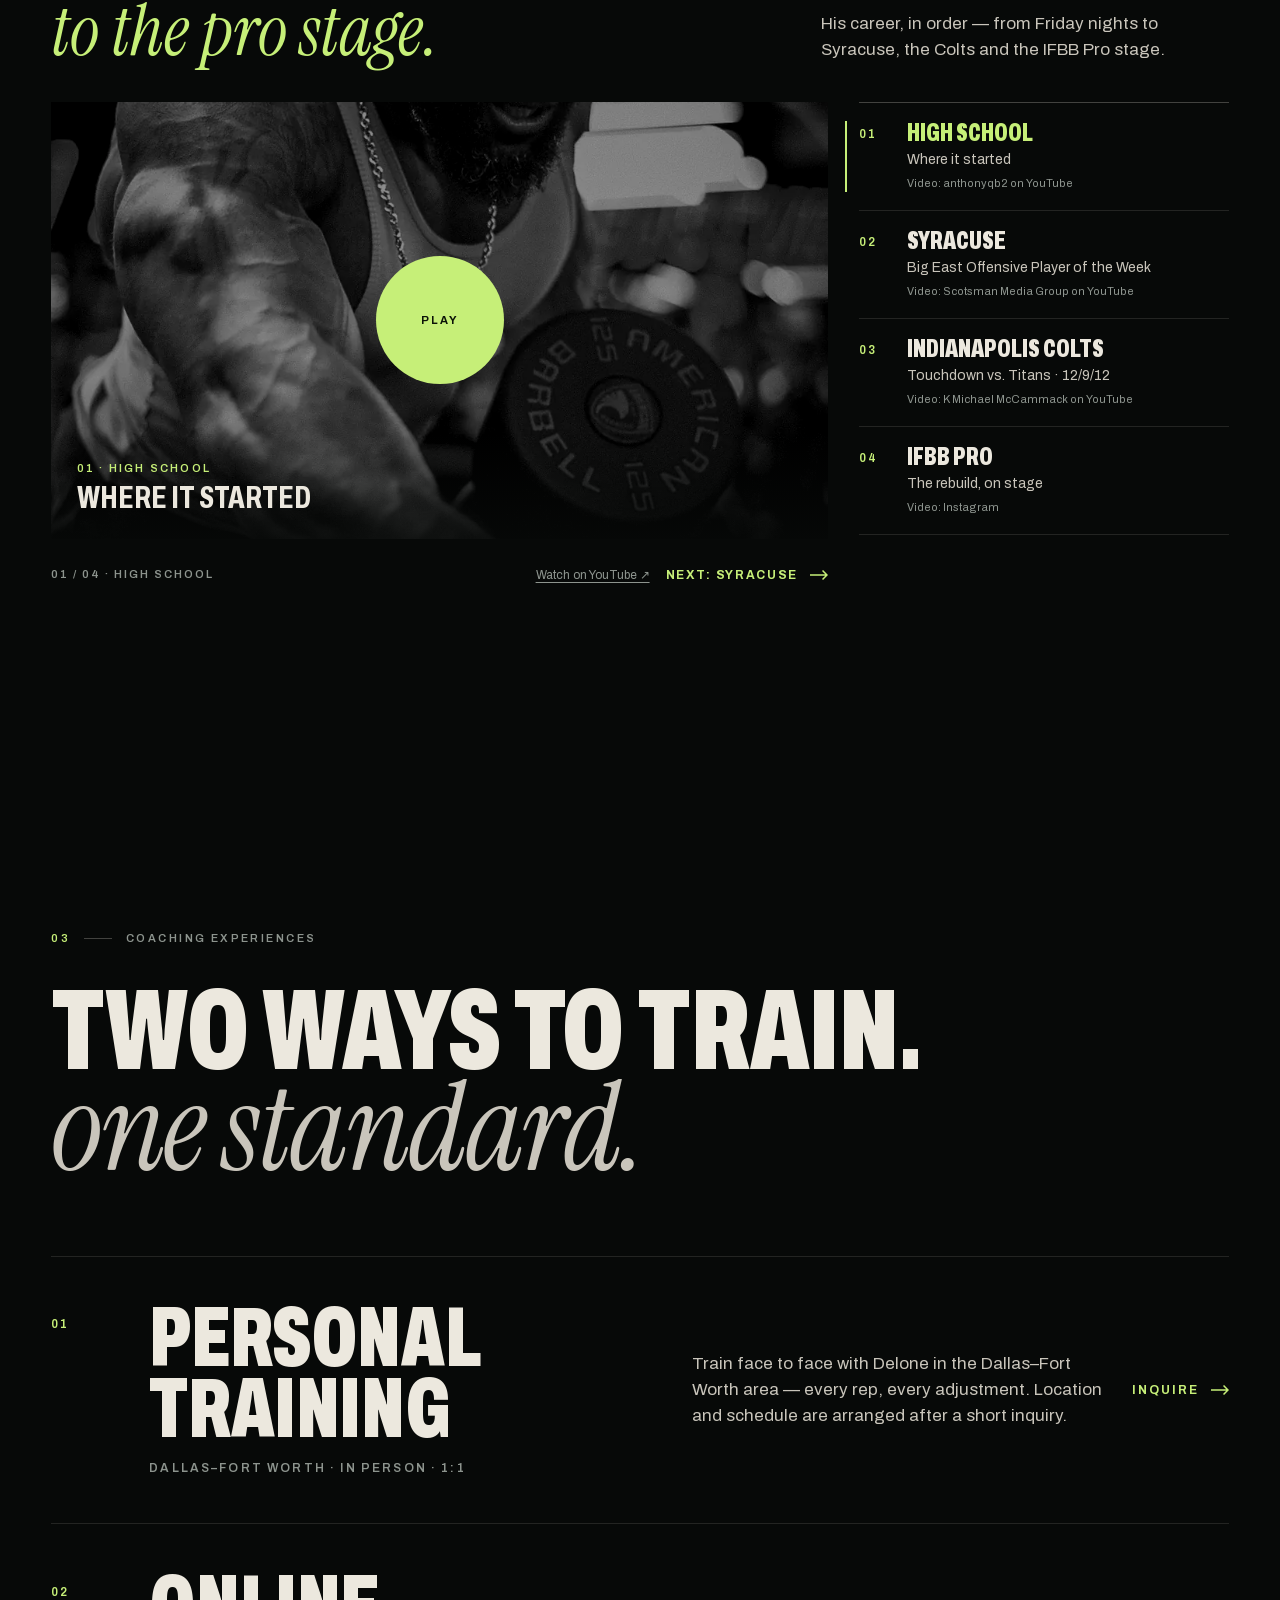
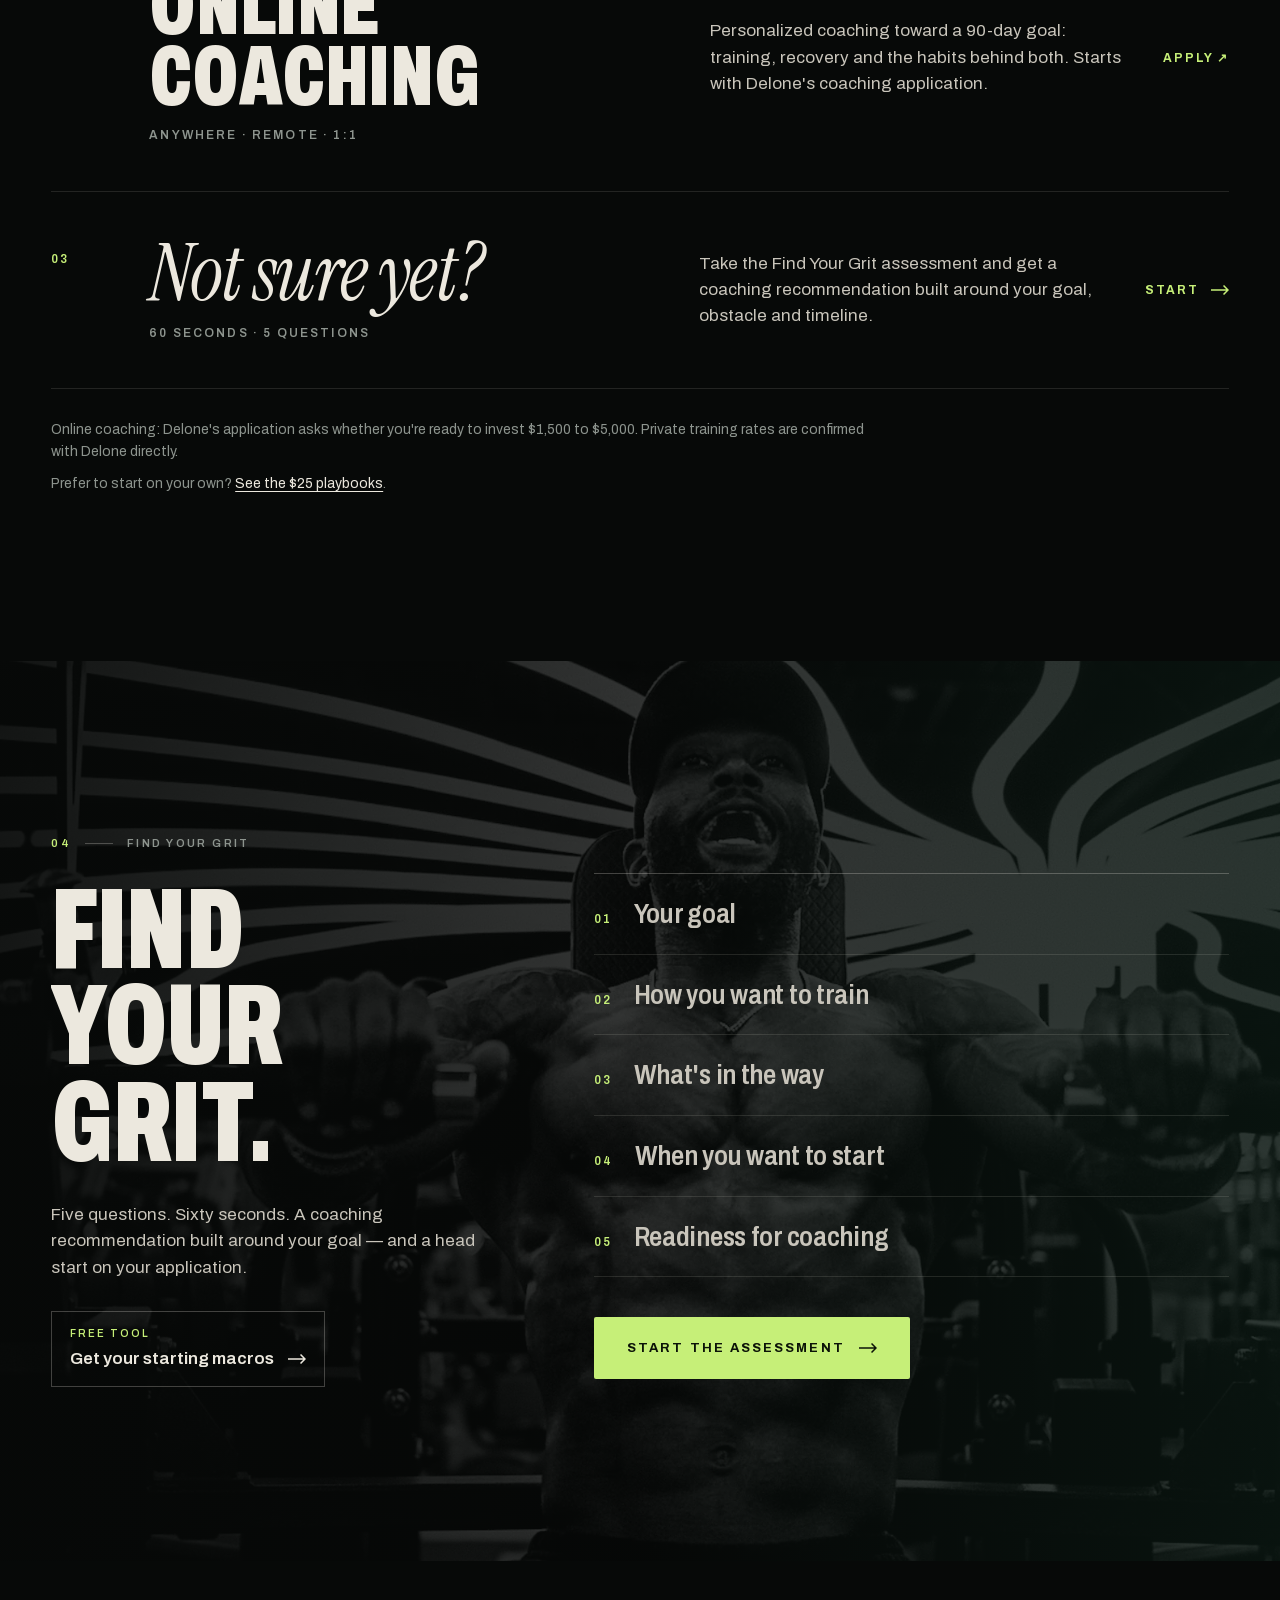
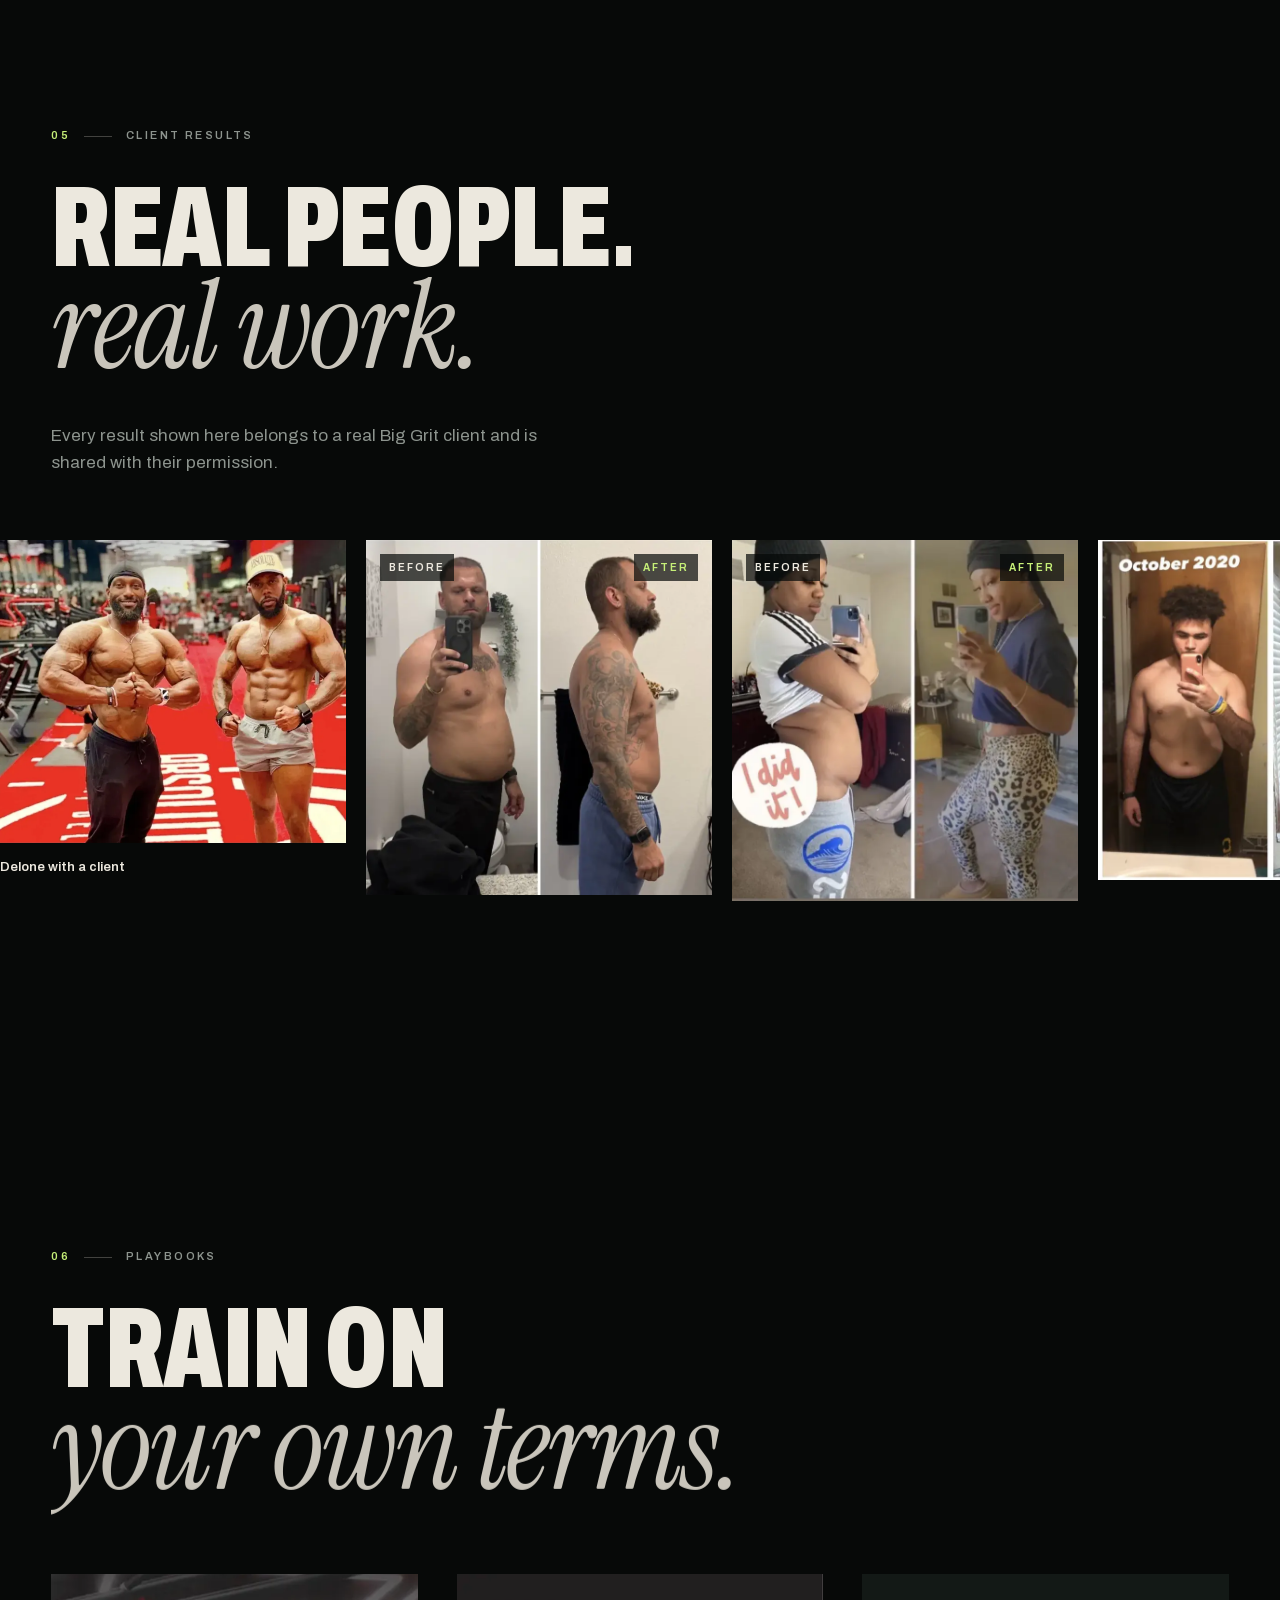
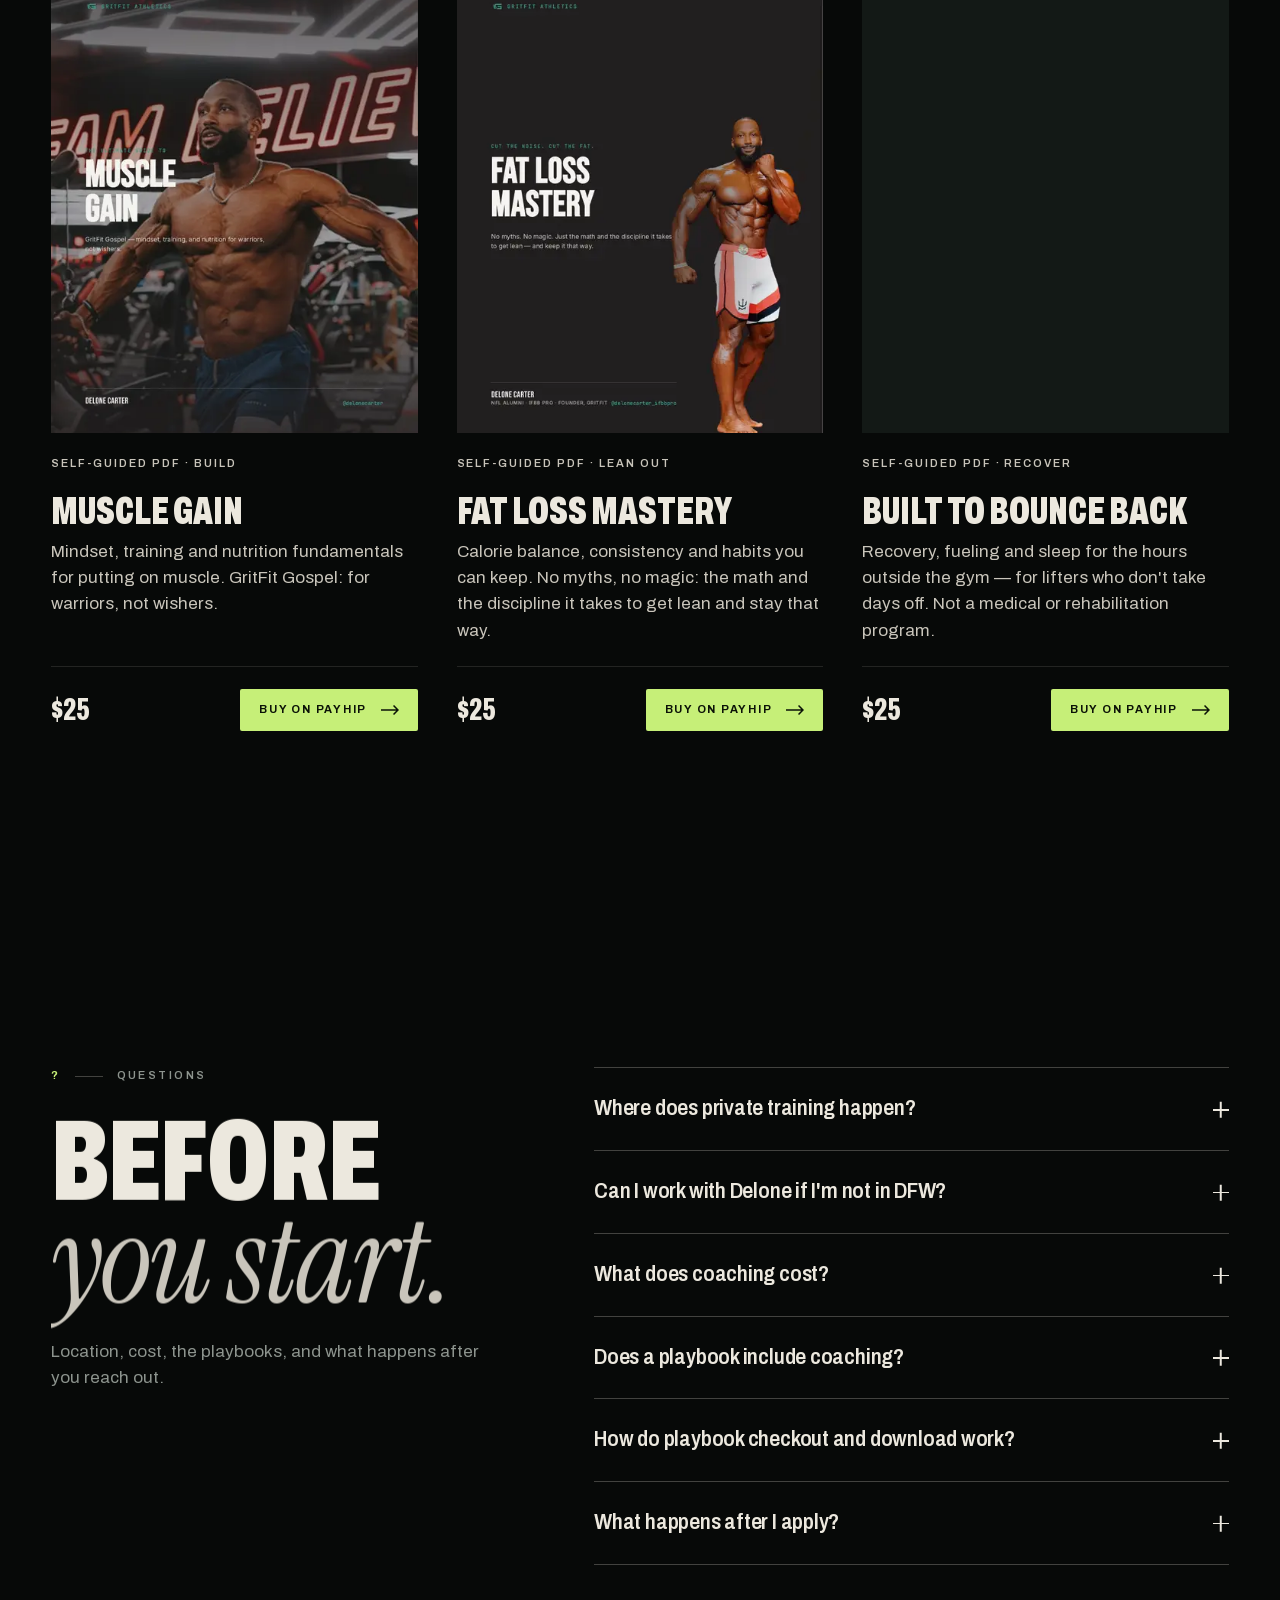
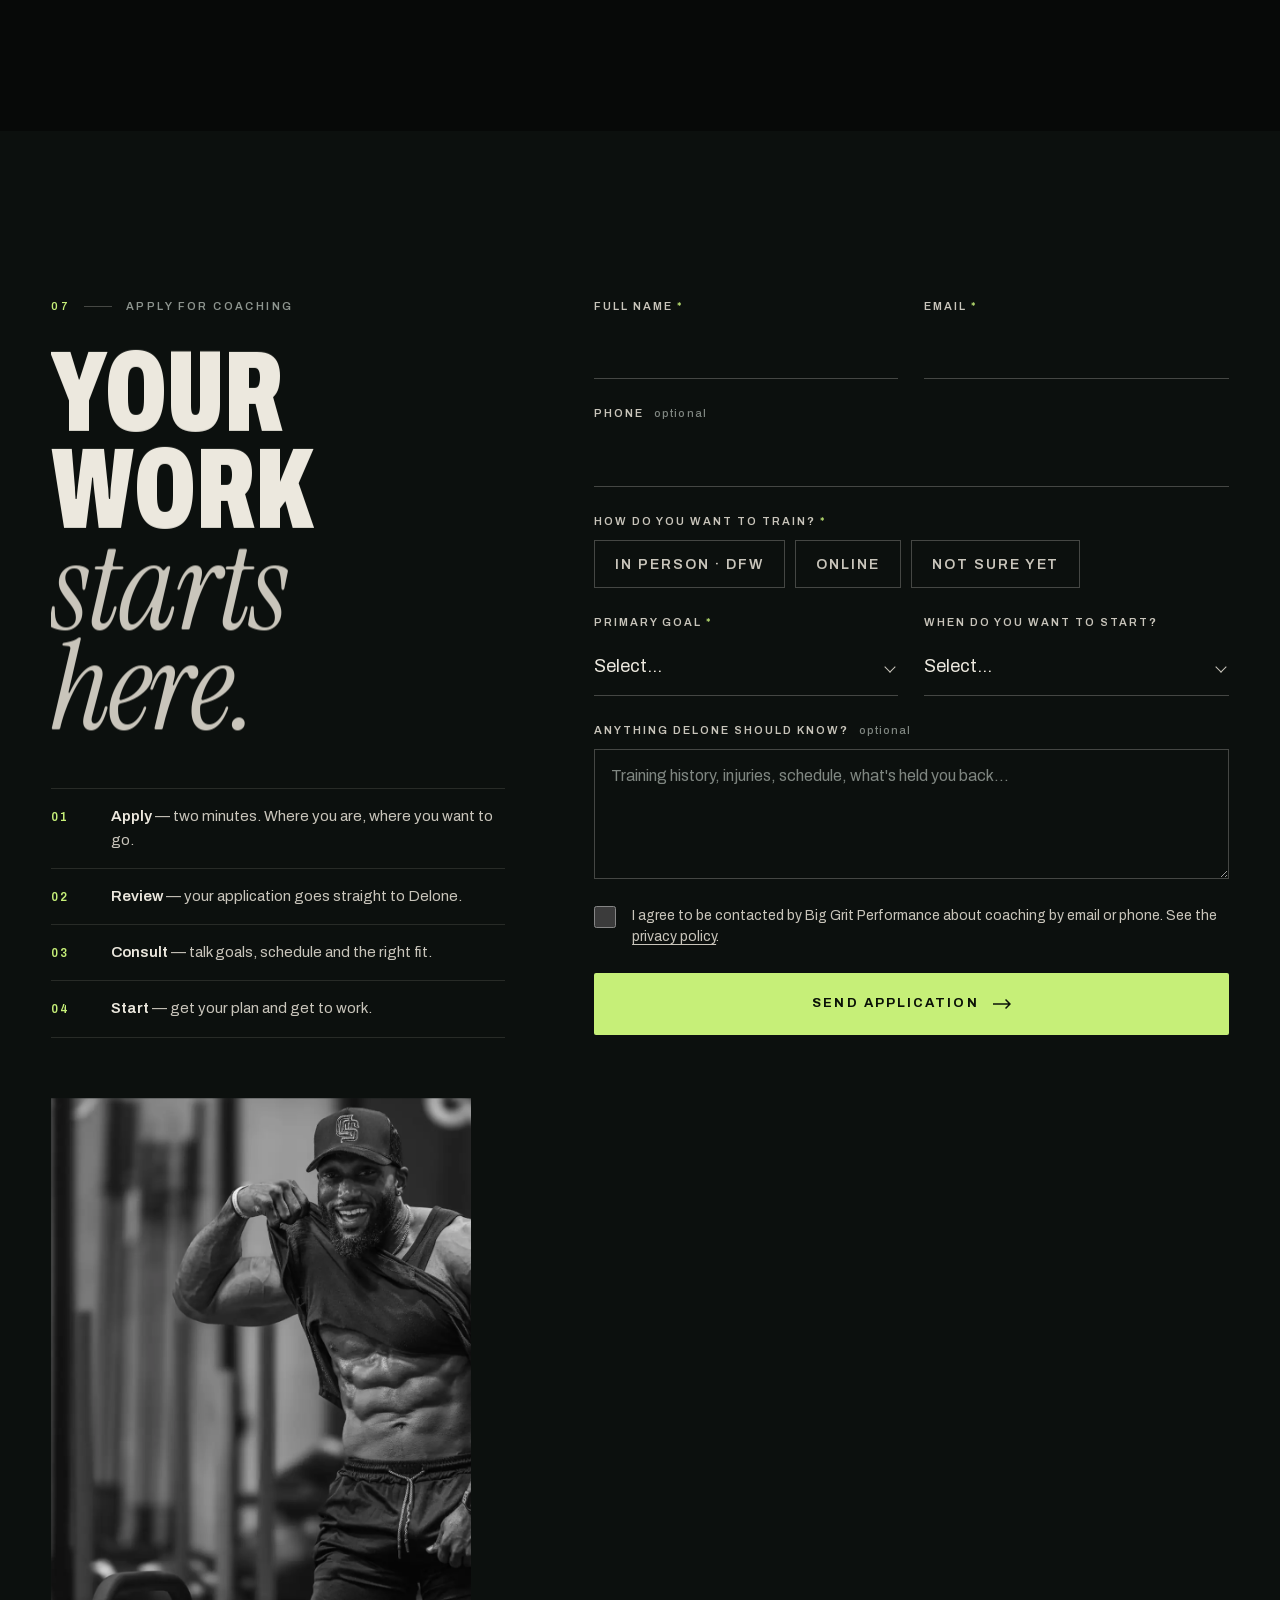
==== commit aee2383a: "Give The Tape a watch-on-YouTube/Instagram fallback Adds a link under the player for the current cha" ====
--- a/big-grit/index.html
+++ b/big-grit/index.html
@@ -322,6 +322,7 @@
           <div class="reel-player" data-reel-player></div>
           <div class="reel-ctrl">
             <span class="reel-now" data-reel-now aria-live="polite"></span>
+            <a class="reel-out" href="#" data-reel-out target="_blank" rel="noopener" data-track="cta_click" data-cta="reel_watch_external">Watch on YouTube ↗</a>
             <button class="reel-next" type="button" data-reel-next><span>Next chapter</span><i class="arrow" aria-hidden="true"></i></button>
           </div>
         </div>
--- a/big-grit/assets/css/main.css
+++ b/big-grit/assets/css/main.css
@@ -504,6 +504,9 @@
 .reel-cap b { font-stretch: 70%; font-weight: 760; font-size: clamp(1.3rem, 2.4vw, 2.2rem); text-transform: uppercase; line-height: 1; }
 .reel-ctrl { display: flex; justify-content: space-between; align-items: center; gap: 16px; margin-top: 14px; }
 .reel-now { font-size: 11px; font-weight: 600; letter-spacing: .18em; text-transform: uppercase; color: var(--mute); font-variant-numeric: tabular-nums; }
+.reel-out { margin-left: auto; font-size: 12px; color: var(--mute); text-decoration: underline; text-underline-offset: 3px; white-space: nowrap; }
+.reel-out:hover { color: var(--bone); }
+a.film-play { text-decoration: none; }
 .reel-next { display: inline-flex; align-items: center; gap: 12px; min-height: 44px; font-size: 12px; font-weight: 700; letter-spacing: .14em; text-transform: uppercase; color: var(--grit); }
 .reel-next .arrow { transition: transform .45s var(--ease); }
 .reel-next:hover .arrow { transform: translateX(5px); }
@@ -868,7 +871,8 @@
   .reel-cap span { display: none; }
   .reel-cap b { font-size: 1.1rem; }
   .reel-now { display: none; }
-  .reel-ctrl { justify-content: flex-end; }
+  .reel-ctrl { justify-content: space-between; }
+  .reel-out { margin-left: 0; }
   .reel-next { white-space: nowrap; }
   .tcard--wide { width: 86vw; }
   .apply-media { display: none; }
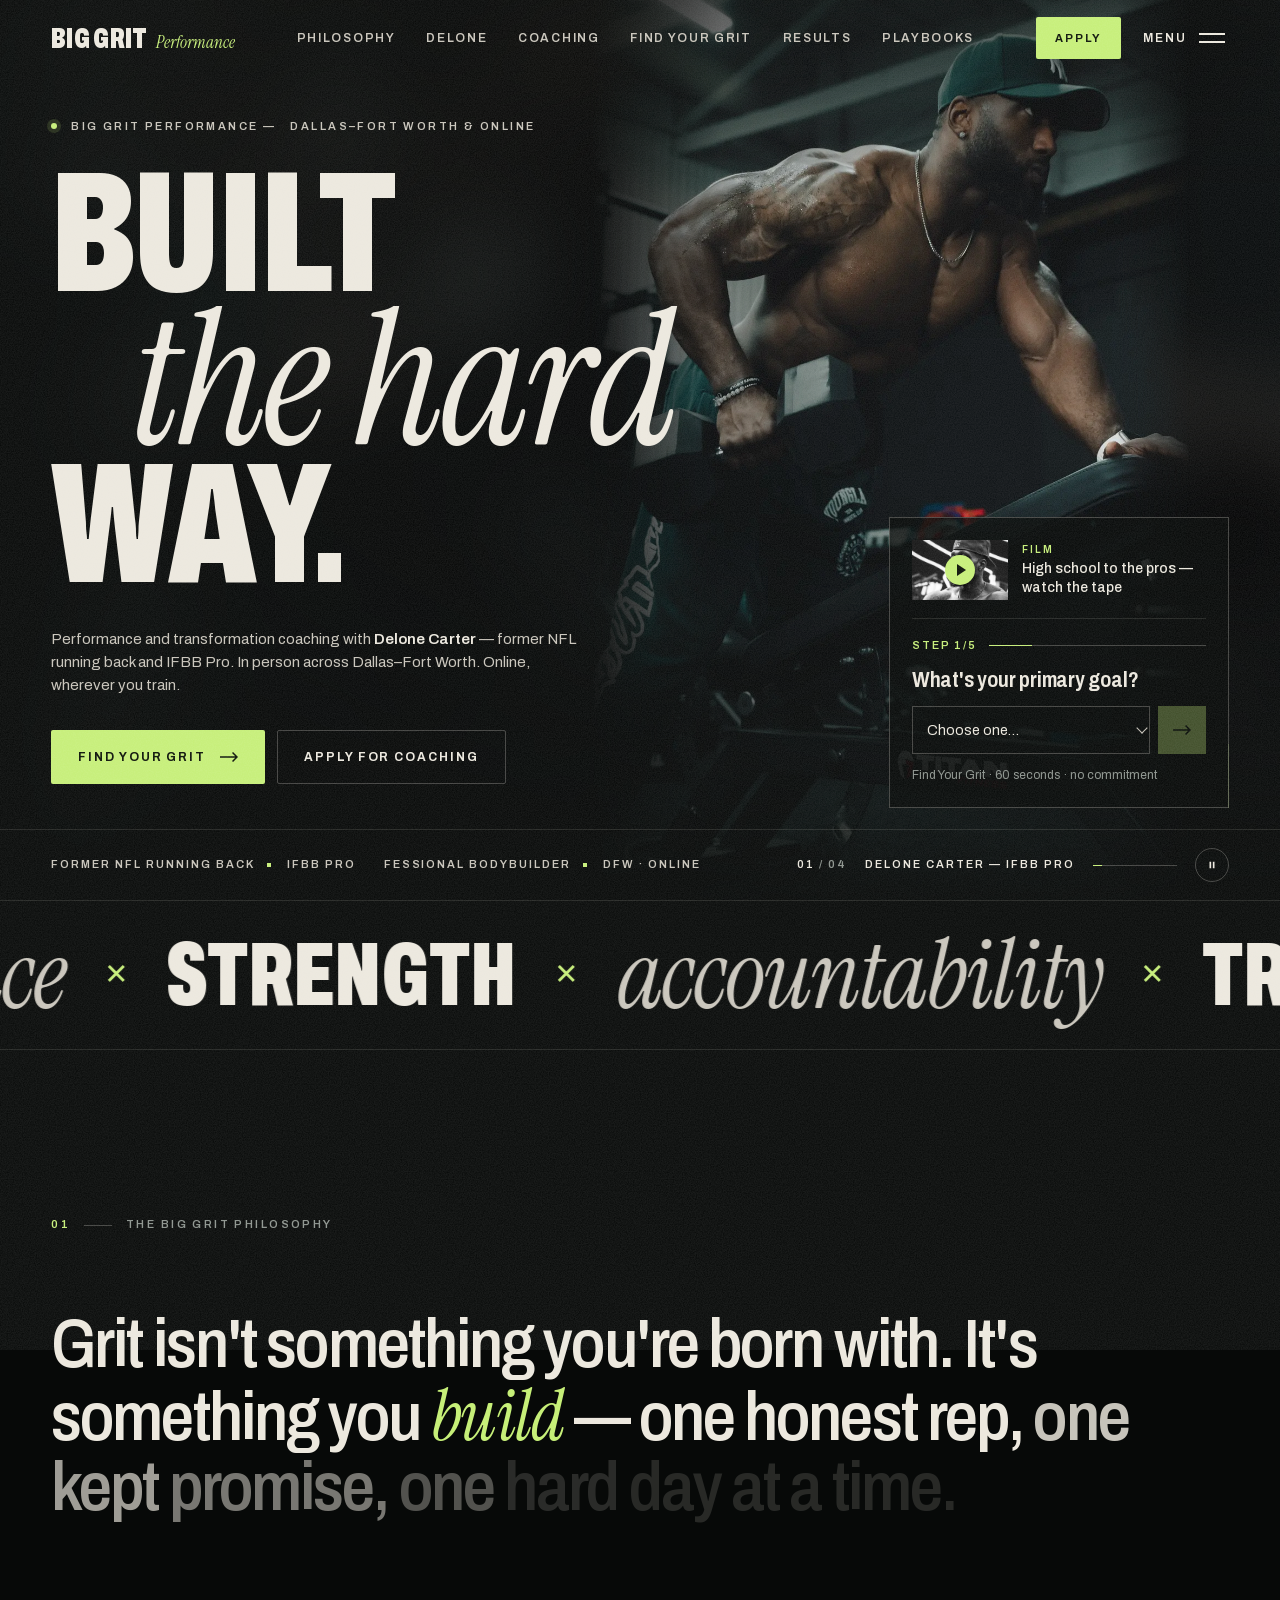
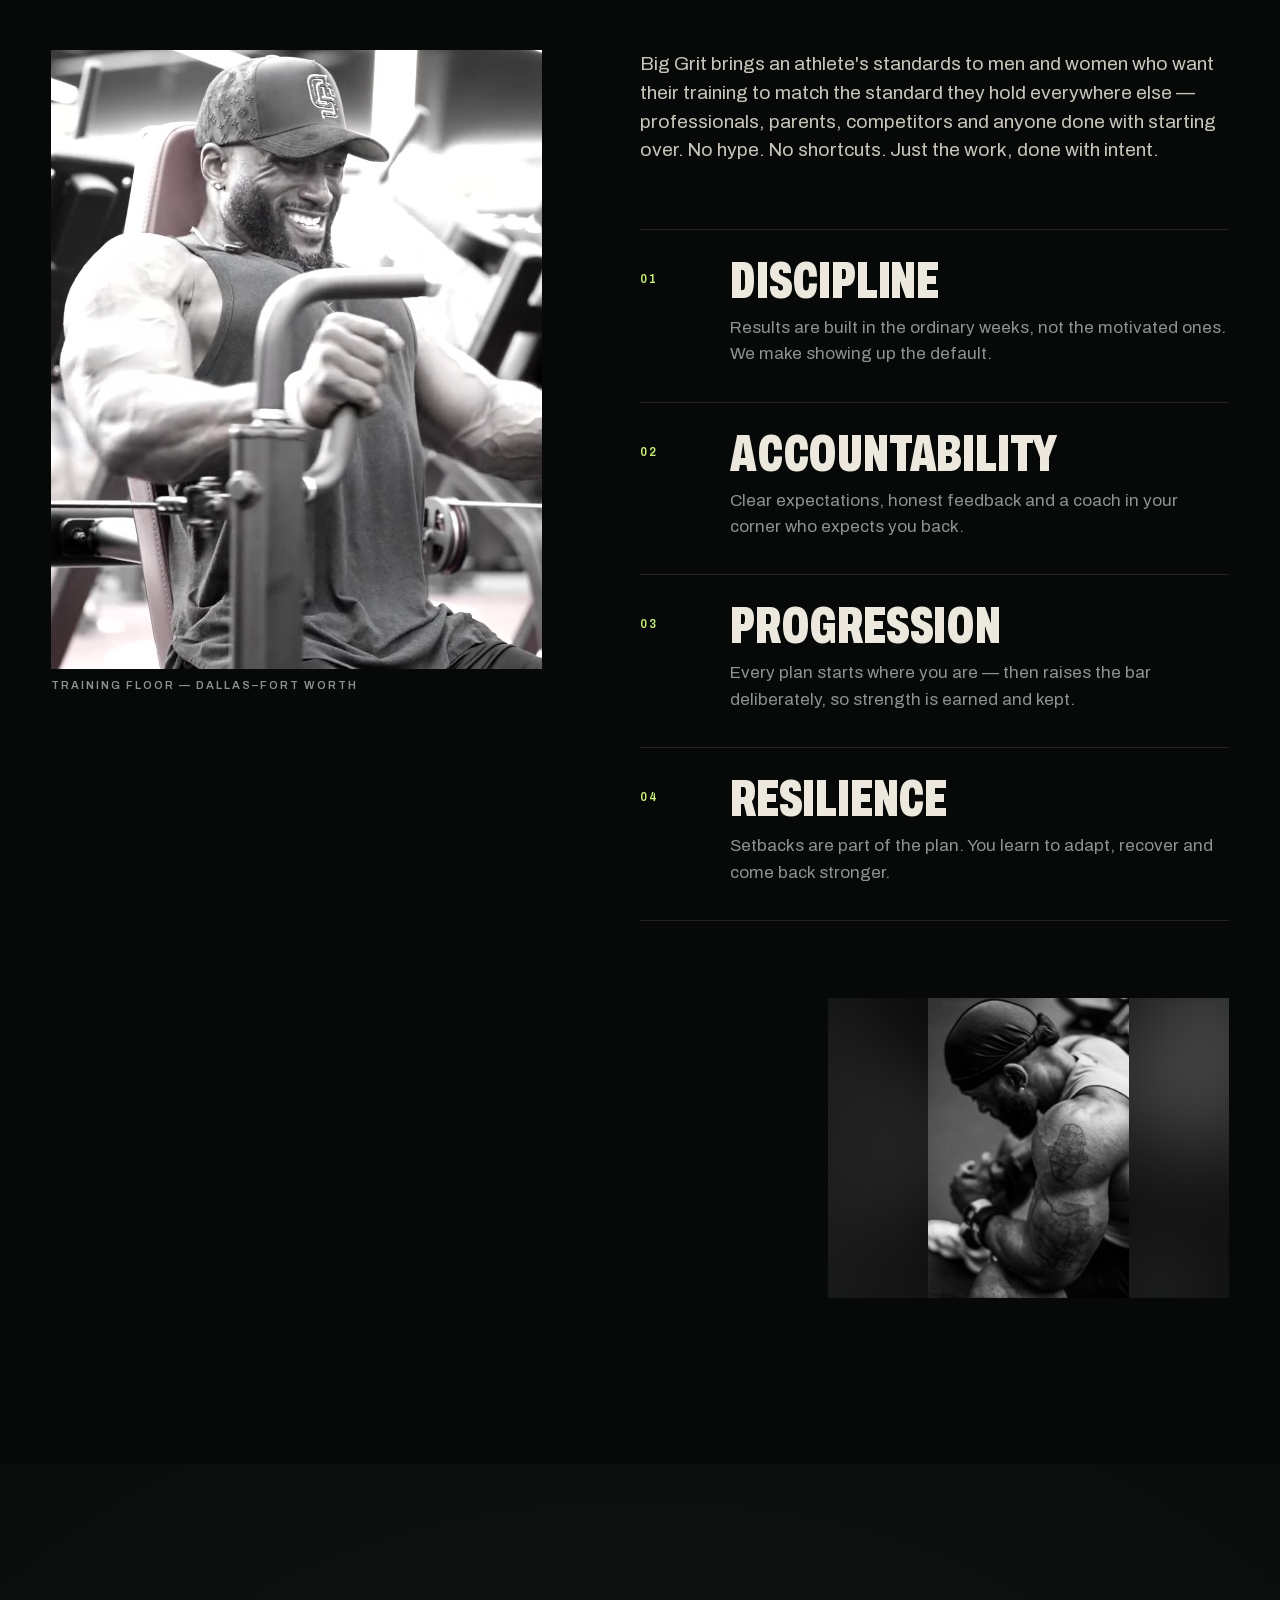
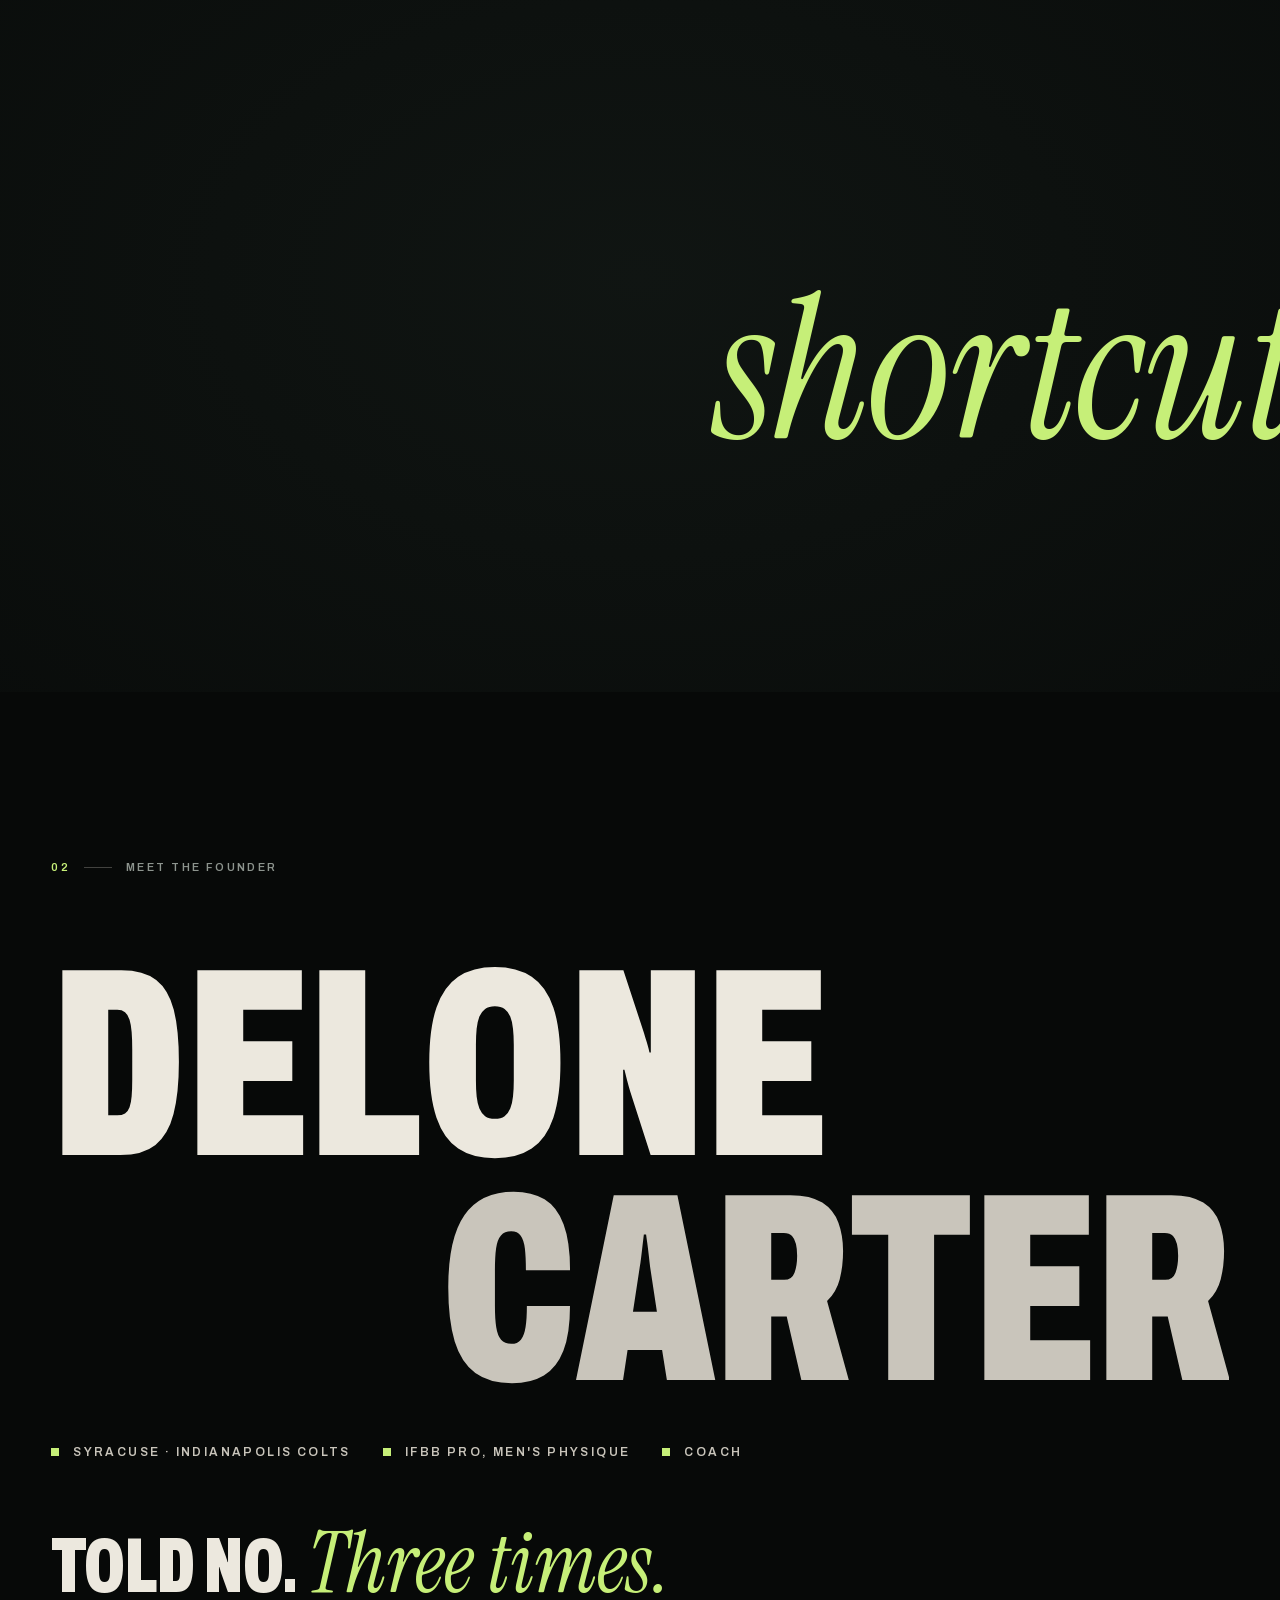
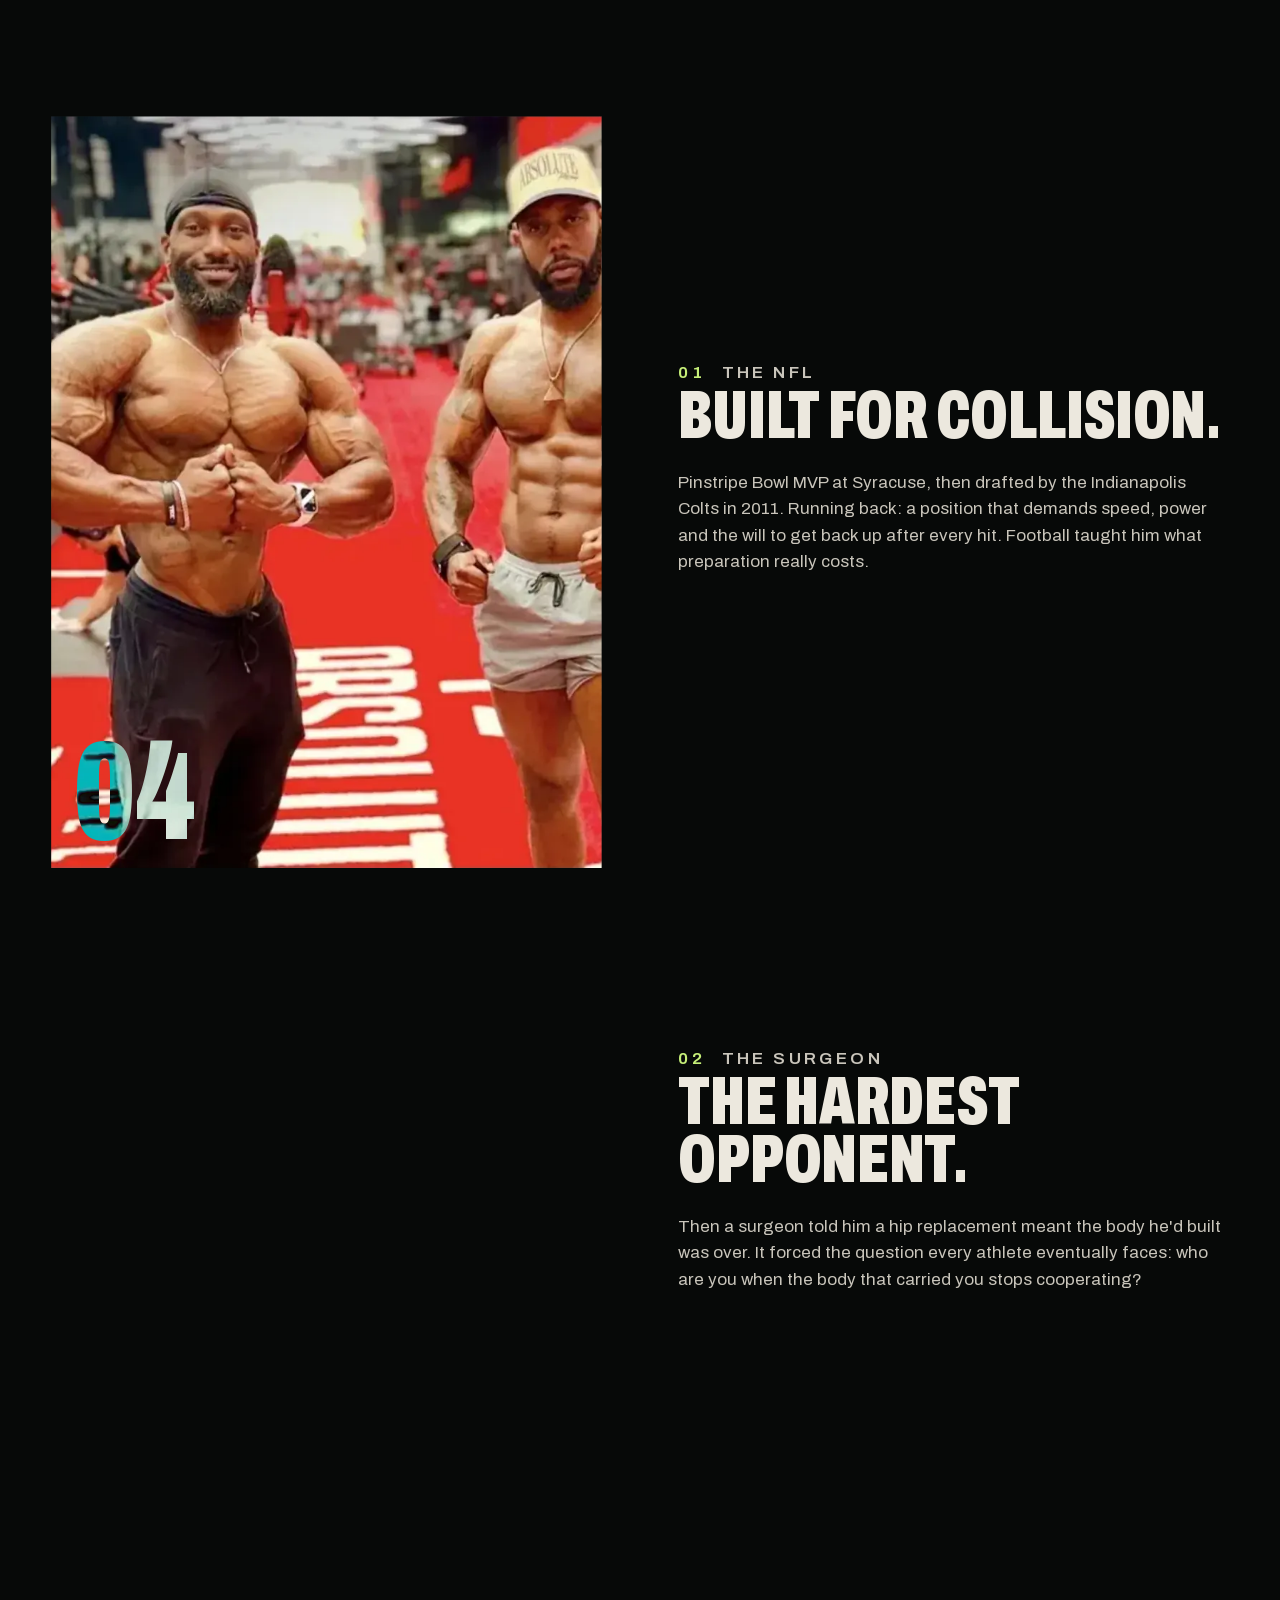
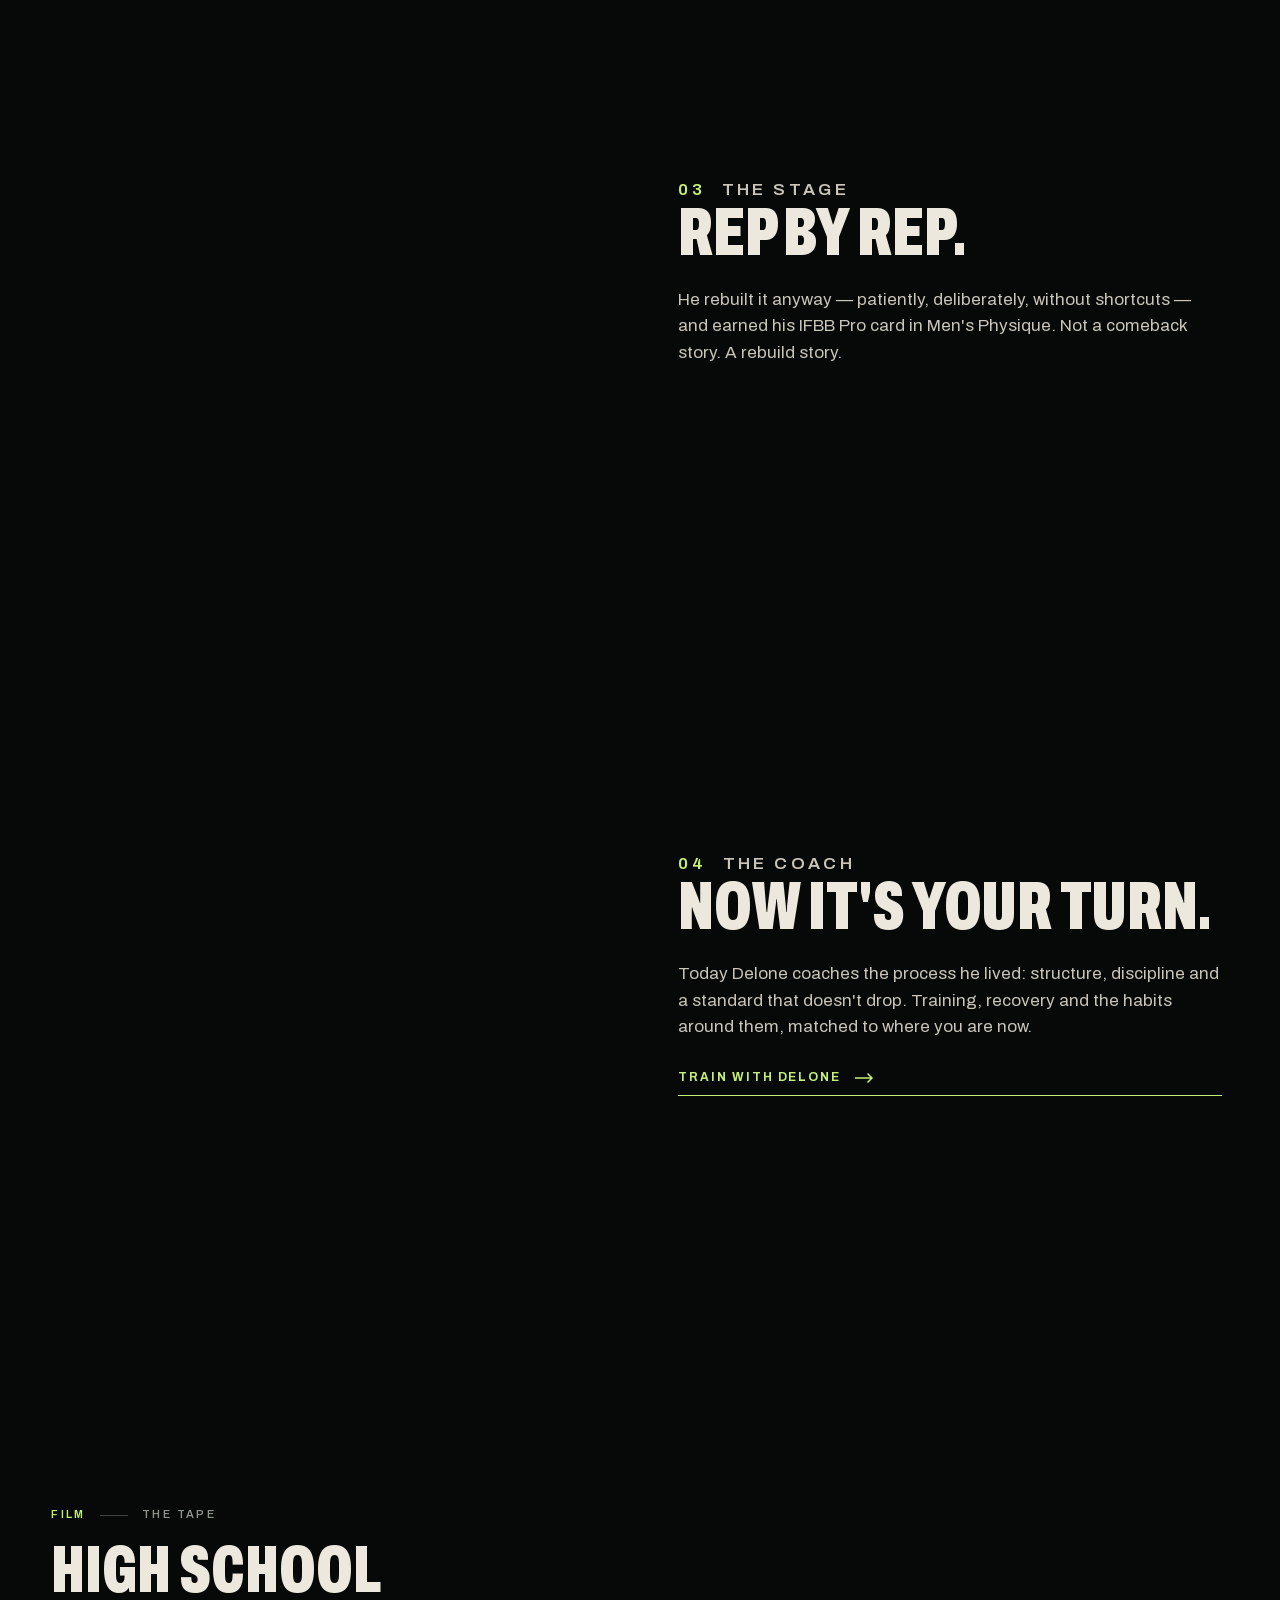
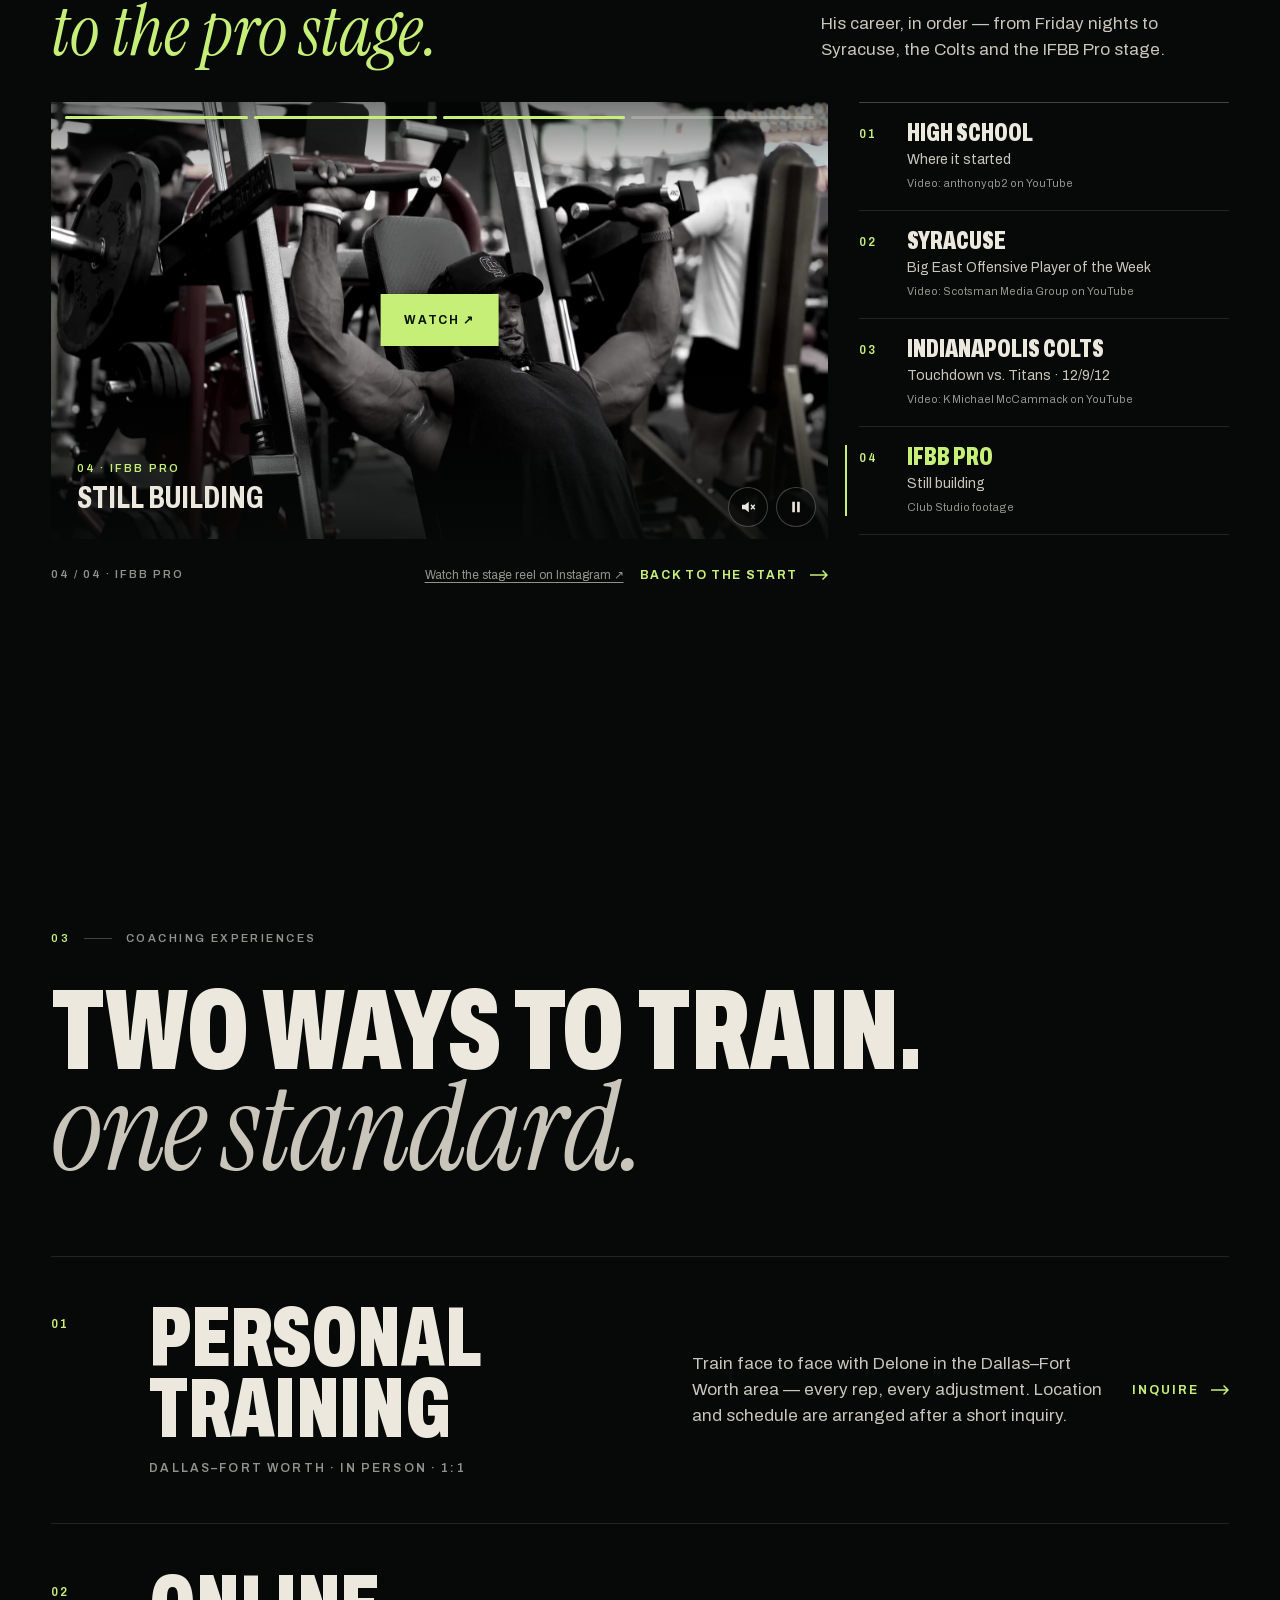
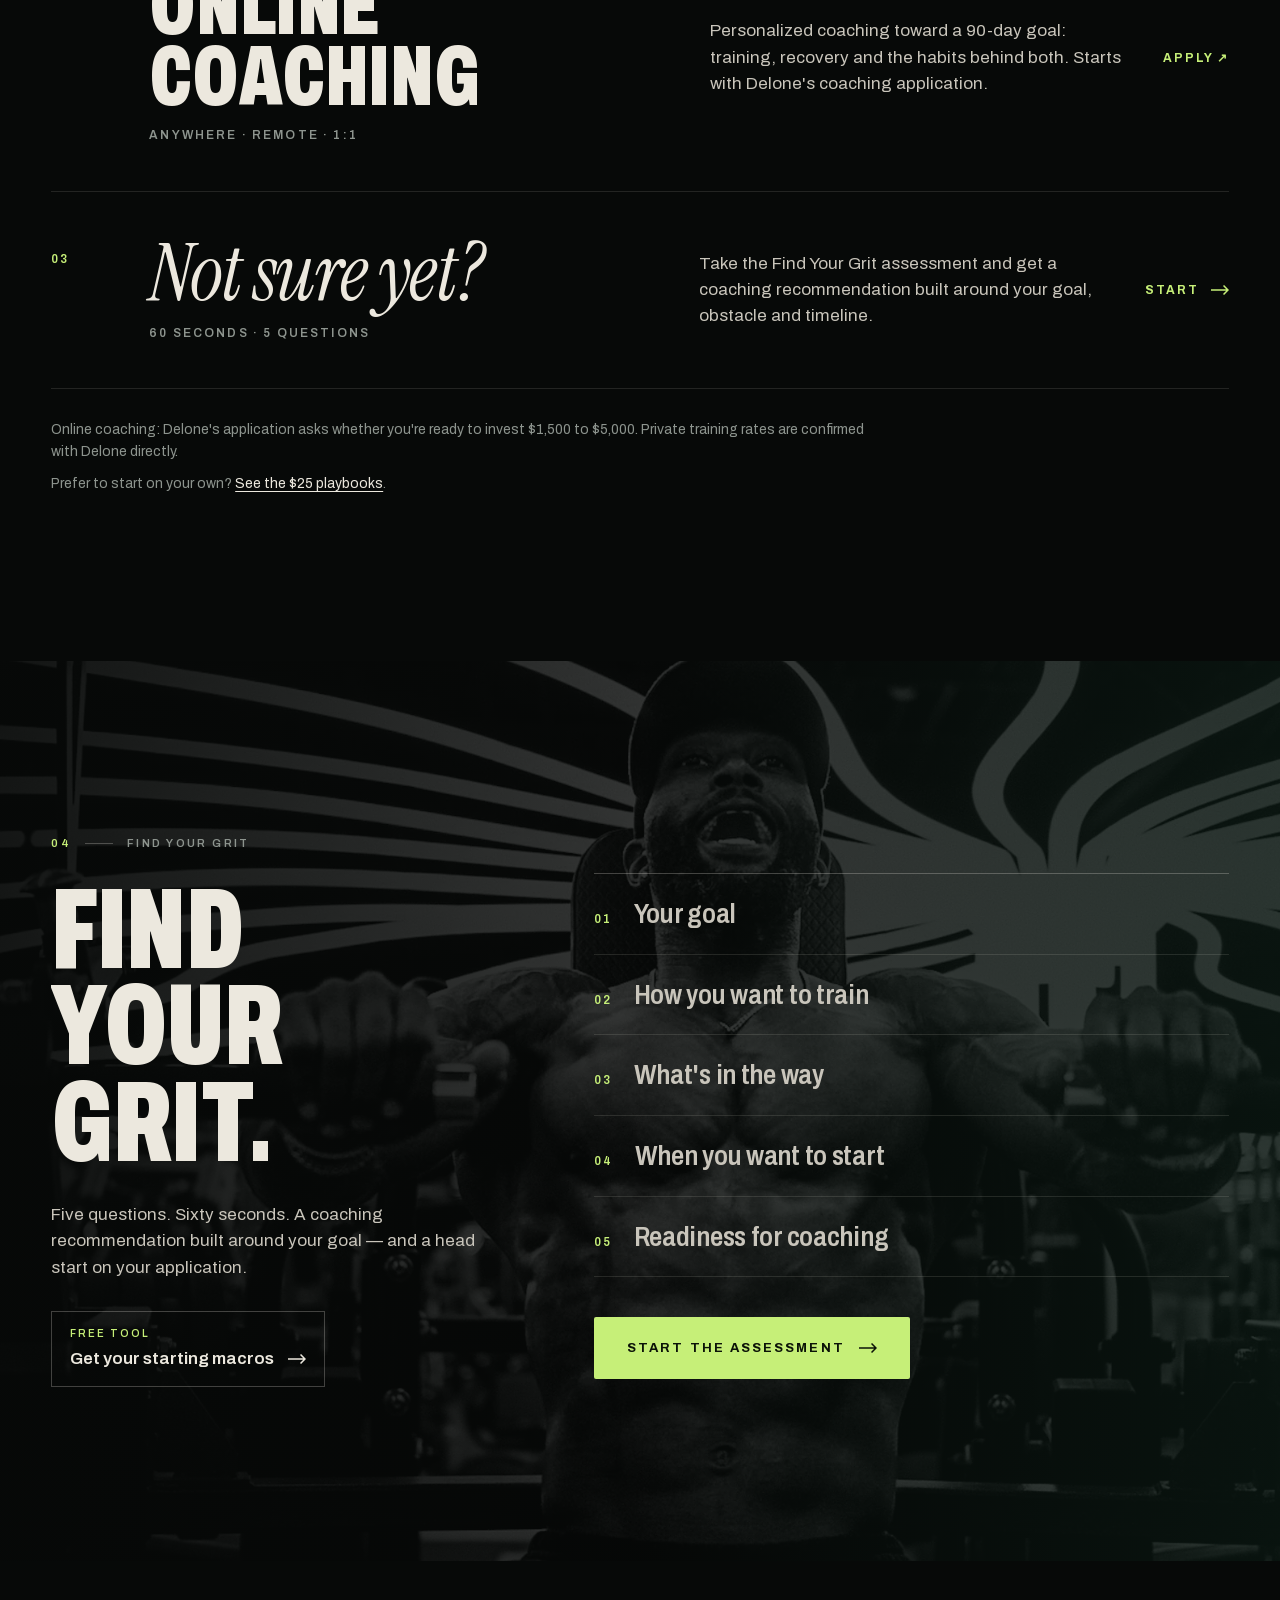
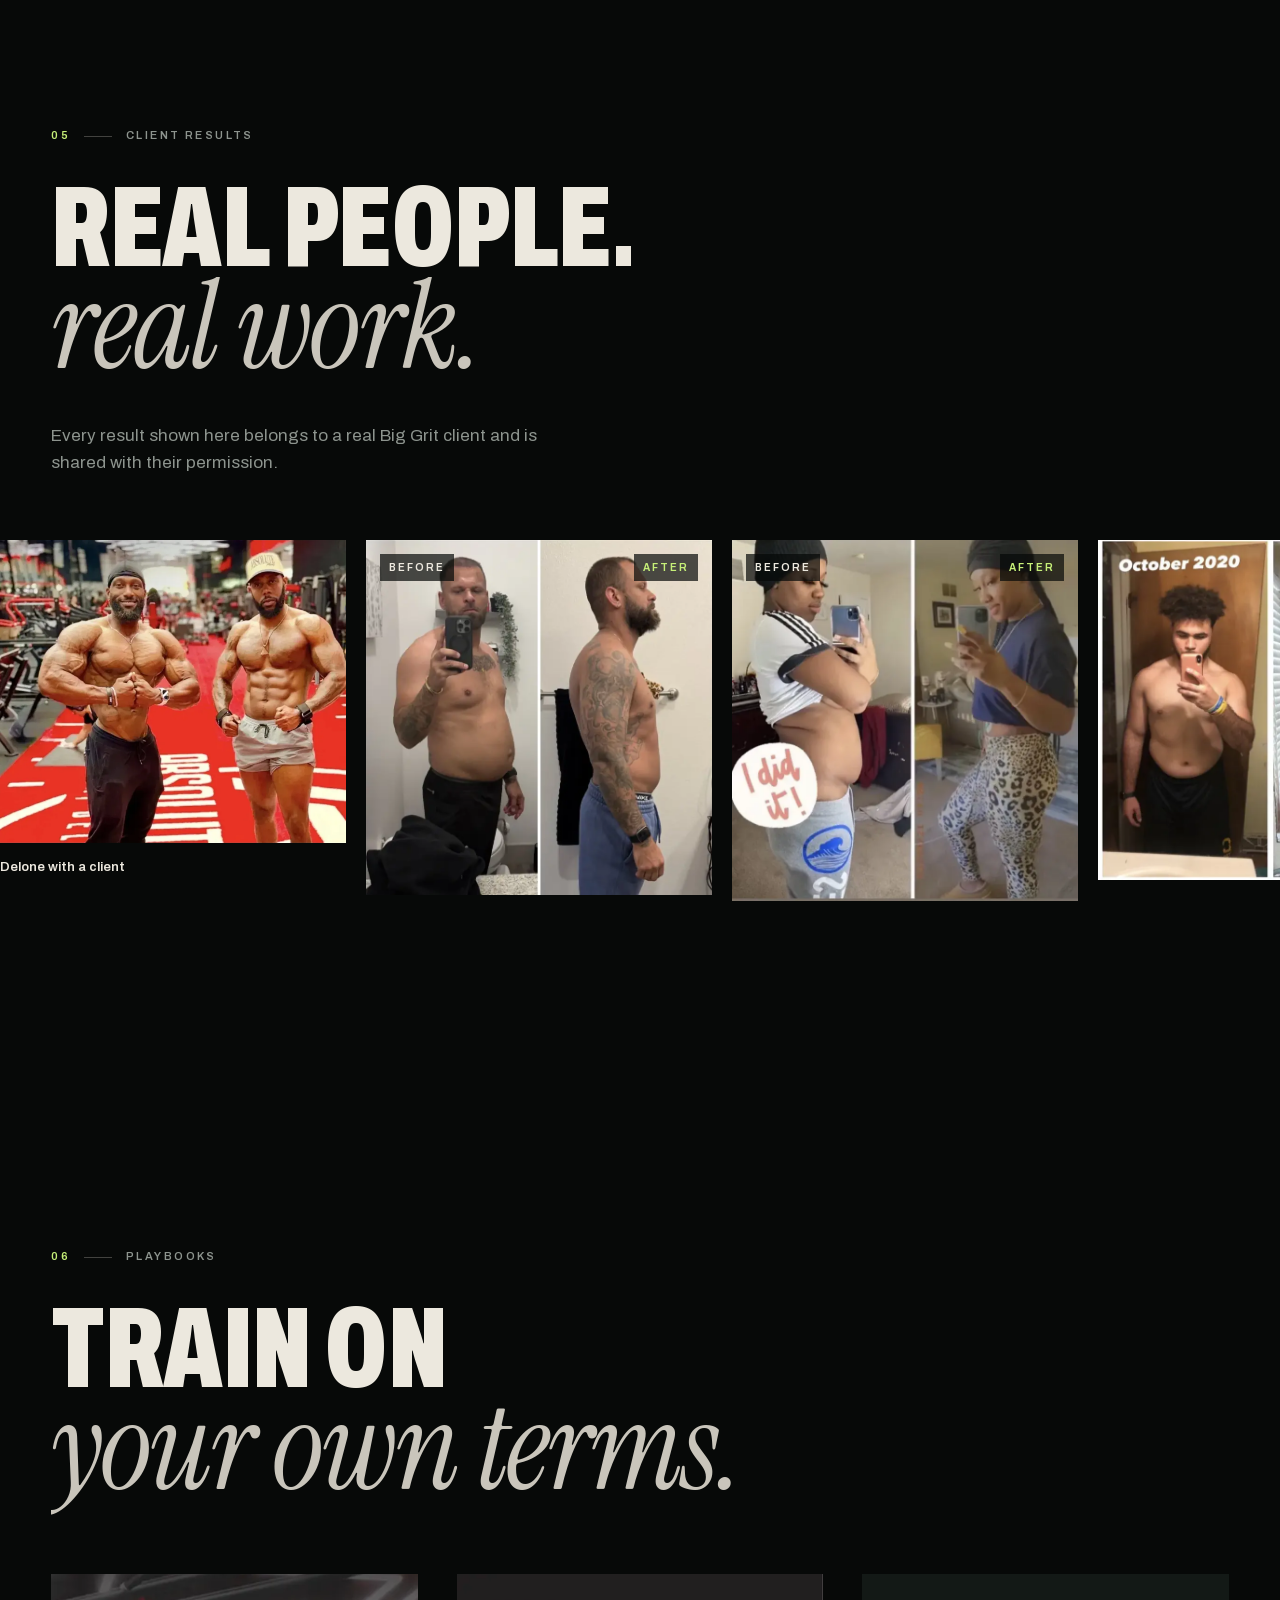
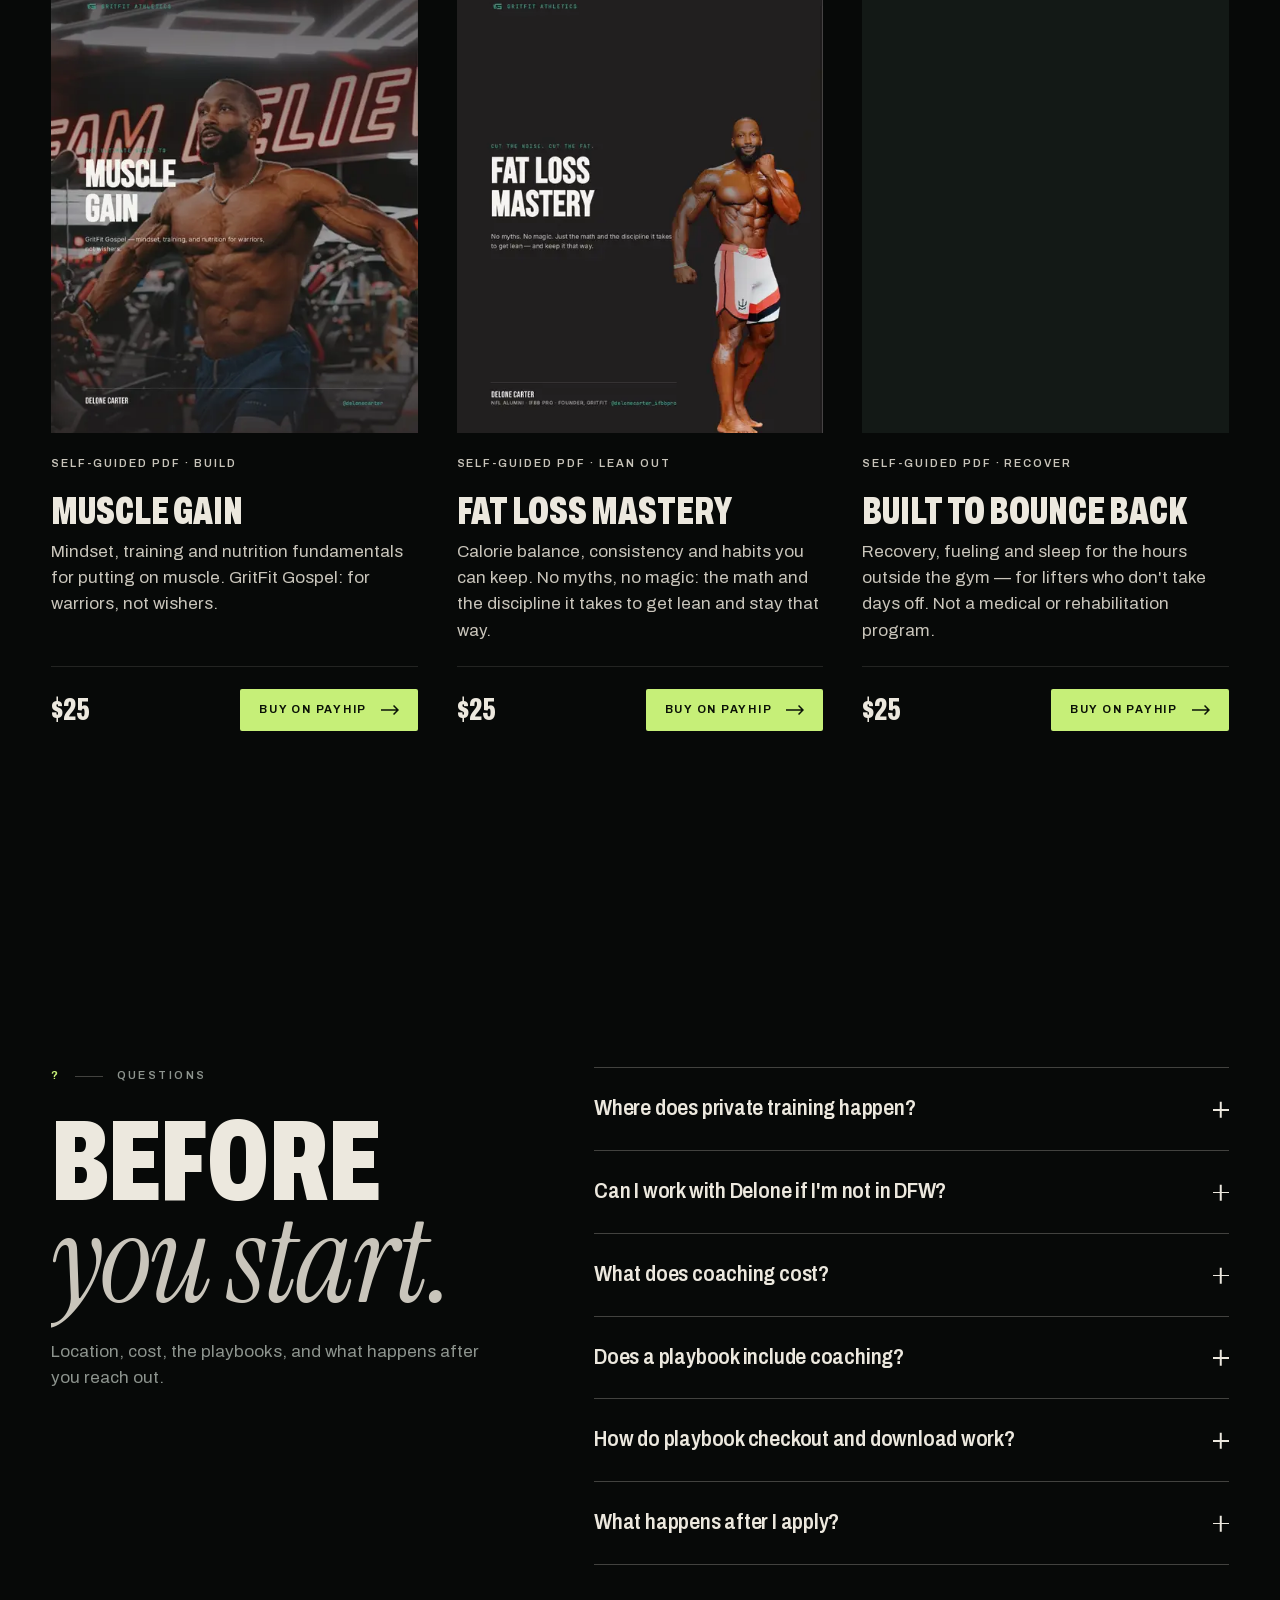
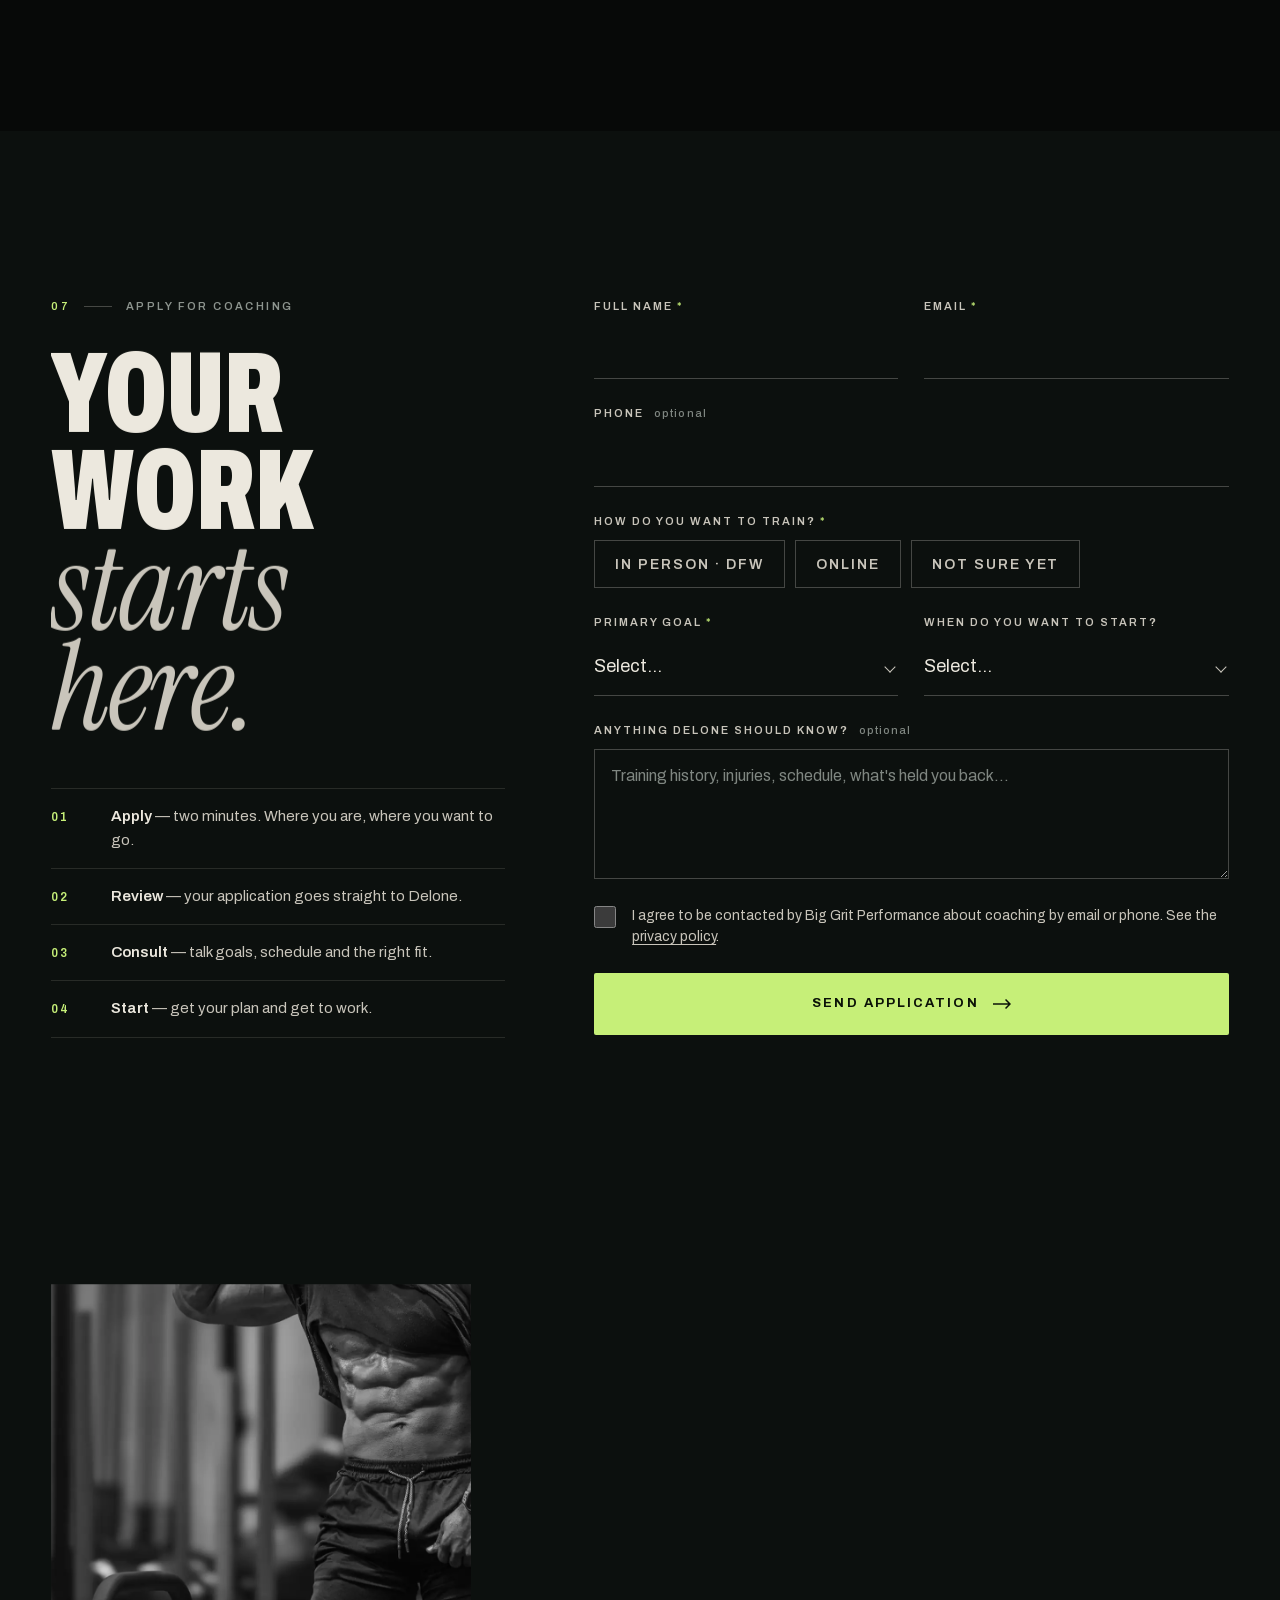
==== commit e8593d57: "Make The Tape an auto-playing highlight reel Starts muted when scrolled into view and runs High scho" ====
--- a/big-grit/index.html
+++ b/big-grit/index.html
@@ -319,10 +319,28 @@
       </header>
       <div class="reel-grid">
         <div>
-          <div class="reel-player" data-reel-player></div>
+          <div class="reel-player" data-reel-player>
+            <div class="reel-stage" aria-hidden="true">
+              <img class="reel-poster" data-reel-poster alt="" decoding="async">
+              <div class="reel-yt"><div id="reel-yt"></div></div>
+              <video class="reel-vid" data-reel-vid muted playsinline webkit-playsinline preload="none" disablepictureinpicture hidden></video>
+            </div>
+            <button class="reel-shield" type="button" data-reel-shield aria-label="Pause the reel"></button>
+            <div class="reel-segs" data-reel-segs aria-hidden="true"></div>
+            <div class="reel-cap" aria-hidden="true"><span data-reel-cap-era></span><b data-reel-cap-title></b></div>
+            <a class="reel-link" data-reel-link href="#" target="_blank" rel="noopener" hidden><span>Watch on YouTube ↗</span></a>
+            <div class="reel-btns">
+              <button class="reel-btn" type="button" data-reel-sound aria-pressed="false" aria-label="Turn sound on">
+                <svg viewBox="0 0 24 24" aria-hidden="true"><path d="M4 9v6h4l5 4V5L8 9H4z"/><path class="s-off" d="M16 9l5 6M21 9l-5 6" fill="none" stroke="currentColor" stroke-width="1.8"/><path class="s-on" d="M16 8.5a5 5 0 010 7M18.5 6a8.5 8.5 0 010 12" fill="none" stroke="currentColor" stroke-width="1.8"/></svg>
+              </button>
+              <button class="reel-btn" type="button" data-reel-pause aria-pressed="false" aria-label="Pause the reel">
+                <svg viewBox="0 0 24 24" aria-hidden="true"><path class="i-pause" d="M7 5h3.5v14H7zM13.5 5H17v14h-3.5z"/><path class="i-play" d="M7 4.5v15l12-7.5z"/></svg>
+              </button>
+            </div>
+          </div>
           <div class="reel-ctrl">
             <span class="reel-now" data-reel-now aria-live="polite"></span>
-            <a class="reel-out" href="#" data-reel-out target="_blank" rel="noopener" data-track="cta_click" data-cta="reel_watch_external">Watch on YouTube ↗</a>
+            <a class="reel-out" href="#" data-reel-out target="_blank" rel="noopener" data-track="cta_click" data-cta="reel_watch_external" hidden></a>
             <button class="reel-next" type="button" data-reel-next><span>Next chapter</span><i class="arrow" aria-hidden="true"></i></button>
           </div>
         </div>
--- a/big-grit/assets/css/main.css
+++ b/big-grit/assets/css/main.css
@@ -492,17 +492,37 @@
 .reel-title { margin: 18px 0 0; font-stretch: 62%; font-weight: 860; text-transform: uppercase; font-size: clamp(2.6rem, 5.2vw, 5.6rem); line-height: .88; }
 .reel-title em { display: block; font-family: var(--f-serif); font-style: italic; font-weight: 400; text-transform: none; color: var(--grit); font-size: 1.06em; line-height: .9; }
 .reel-intro { margin: 0; max-width: 24em; color: var(--bone-2); }
+.reel-grid > * { min-width: 0; }
 .reel-grid { display: grid; grid-template-columns: minmax(0, 2.1fr) minmax(0, 1fr); gap: clamp(18px, 2.4vw, 36px); align-items: start; }
 .reel-player { position: relative; aspect-ratio: 16 / 9; background: #000; overflow: hidden; }
-.reel-player > img { position: absolute; inset: 0; width: 100%; height: 100%; object-fit: cover; filter: grayscale(.85) contrast(1.1) brightness(.55); transition: transform 1.2s var(--ease), filter .6s; }
-.reel-player:hover > img { transform: scale(1.03); filter: grayscale(.6) contrast(1.1) brightness(.62); }
-.reel-player > iframe { position: absolute; inset: 0; width: 100%; height: 100%; border: 0; }
-.reel-player.is-vertical { aspect-ratio: auto; height: min(78vh, 760px); }
-.reel-player.is-vertical > iframe { left: 50%; width: min(100%, 420px); transform: translateX(-50%); }
-.reel-cap { position: absolute; left: 0; right: 0; bottom: 0; z-index: 1; display: flex; flex-direction: column; gap: 6px; padding: clamp(14px, 2vw, 26px); background: linear-gradient(0deg, rgba(7,9,8,.85), transparent); pointer-events: none; }
+.reel-stage, .reel-yt, .reel-poster, .reel-vid { position: absolute; inset: 0; width: 100%; height: 100%; }
+.reel-poster { object-fit: cover; filter: grayscale(.85) contrast(1.1) brightness(.5); opacity: 0; transition: opacity .5s; z-index: 2; }
+.reel-player.is-poster .reel-poster { opacity: 1; }
+.reel-yt { overflow: hidden; }
+.reel-yt iframe { position: absolute; top: 50%; left: 50%; width: 100%; height: 100%; border: 0; transform: translate(-50%, -50%) scale(1.2); pointer-events: none; }
+.reel-vid { object-fit: cover; }
+.reel-player:not(.is-yt) .reel-yt { visibility: hidden; }
+.reel-shield { position: absolute; inset: 0; z-index: 3; width: 100%; cursor: pointer; background: linear-gradient(180deg, rgba(7,9,8,.55) 0%, transparent 22%, transparent 62%, rgba(7,9,8,.8) 100%); }
+.reel-segs { position: absolute; z-index: 4; top: 14px; left: 14px; right: 14px; display: flex; gap: 6px; }
+.reel-seg { flex: 1; height: 3px; background: rgba(236,232,222,.28); cursor: pointer; position: relative; overflow: hidden; border-radius: 2px; }
+.reel-seg::after { content: ""; position: absolute; inset: -10px 0; }
+.reel-seg i { position: absolute; inset: 0; background: var(--grit); transform-origin: left; transform: scaleX(0); }
+.reel-seg.is-done i { transform: scaleX(1); }
+.reel-cap { position: absolute; left: 0; right: 90px; bottom: 0; z-index: 4; display: flex; flex-direction: column; gap: 6px; padding: clamp(14px, 2vw, 26px); pointer-events: none; }
 .reel-cap span { font-size: 11px; font-weight: 600; letter-spacing: .2em; text-transform: uppercase; color: var(--grit); }
-.reel-cap b { font-stretch: 70%; font-weight: 760; font-size: clamp(1.3rem, 2.4vw, 2.2rem); text-transform: uppercase; line-height: 1; }
-.reel-ctrl { display: flex; justify-content: space-between; align-items: center; gap: 16px; margin-top: 14px; }
+.reel-cap b { font-stretch: 70%; font-weight: 760; font-size: clamp(1.2rem, 2.4vw, 2.2rem); text-transform: uppercase; line-height: 1; }
+.reel-link { position: absolute; z-index: 5; top: 50%; left: 50%; transform: translate(-50%, -50%); display: inline-flex; align-items: center; min-height: 52px; padding: 0 24px; background: var(--grit); color: var(--grit-ink); font-size: 12px; font-weight: 700; letter-spacing: .14em; text-transform: uppercase; }
+.reel-link:hover { background: var(--bone); }
+.reel-btns { position: absolute; z-index: 5; right: 12px; bottom: 12px; display: flex; gap: 8px; }
+.reel-btn { width: 40px; height: 40px; display: grid; place-items: center; border-radius: 50%; background: rgba(7,9,8,.6); border: 1px solid var(--line-2); color: var(--bone); transition: border-color .3s, color .3s; }
+.reel-btn:hover { border-color: var(--grit); color: var(--grit); }
+.reel-btn svg { width: 18px; height: 18px; fill: currentColor; }
+.reel-btn .s-on, .reel-btn .i-play { display: none; }
+[data-reel-sound][aria-pressed="true"] .s-on { display: block; }
+[data-reel-sound][aria-pressed="true"] .s-off { display: none; }
+[data-reel-pause][aria-pressed="true"] .i-play { display: block; }
+[data-reel-pause][aria-pressed="true"] .i-pause { display: none; }
+.reel-ctrl { display: flex; flex-wrap: wrap; justify-content: space-between; align-items: center; gap: 8px 16px; margin-top: 14px; }
 .reel-now { font-size: 11px; font-weight: 600; letter-spacing: .18em; text-transform: uppercase; color: var(--mute); font-variant-numeric: tabular-nums; }
 .reel-out { margin-left: auto; font-size: 12px; color: var(--mute); text-decoration: underline; text-underline-offset: 3px; white-space: nowrap; }
 .reel-out:hover { color: var(--bone); }
@@ -865,14 +885,16 @@
   .faq-grid { grid-template-columns: 1fr; }
   .reel-grid { grid-template-columns: 1fr; }
   .reel-item::before { left: -10px; }
-  .reel-player.is-vertical { height: min(82vh, 700px); }
-  .reel-player .film-play span { width: 64px; font-size: 10px; letter-spacing: .14em; }
-  .reel-cap { padding: 12px 14px; }
+  .reel-cap { padding: 12px 14px; right: 96px; }
   .reel-cap span { display: none; }
   .reel-cap b { font-size: 1.1rem; }
   .reel-now { display: none; }
   .reel-ctrl { justify-content: space-between; }
-  .reel-out { margin-left: 0; }
+  .reel-out { margin-left: 0; white-space: normal; }
+  .reel-next { white-space: normal; text-align: right; }
+  .reel-link { padding: 0 16px; min-height: 44px; font-size: 11px; white-space: nowrap; }
+  .reel-segs { top: 10px; left: 10px; right: 10px; gap: 4px; }
+  .reel-btn { width: 36px; height: 36px; }
   .reel-next { white-space: nowrap; }
   .tcard--wide { width: 86vw; }
   .apply-media { display: none; }
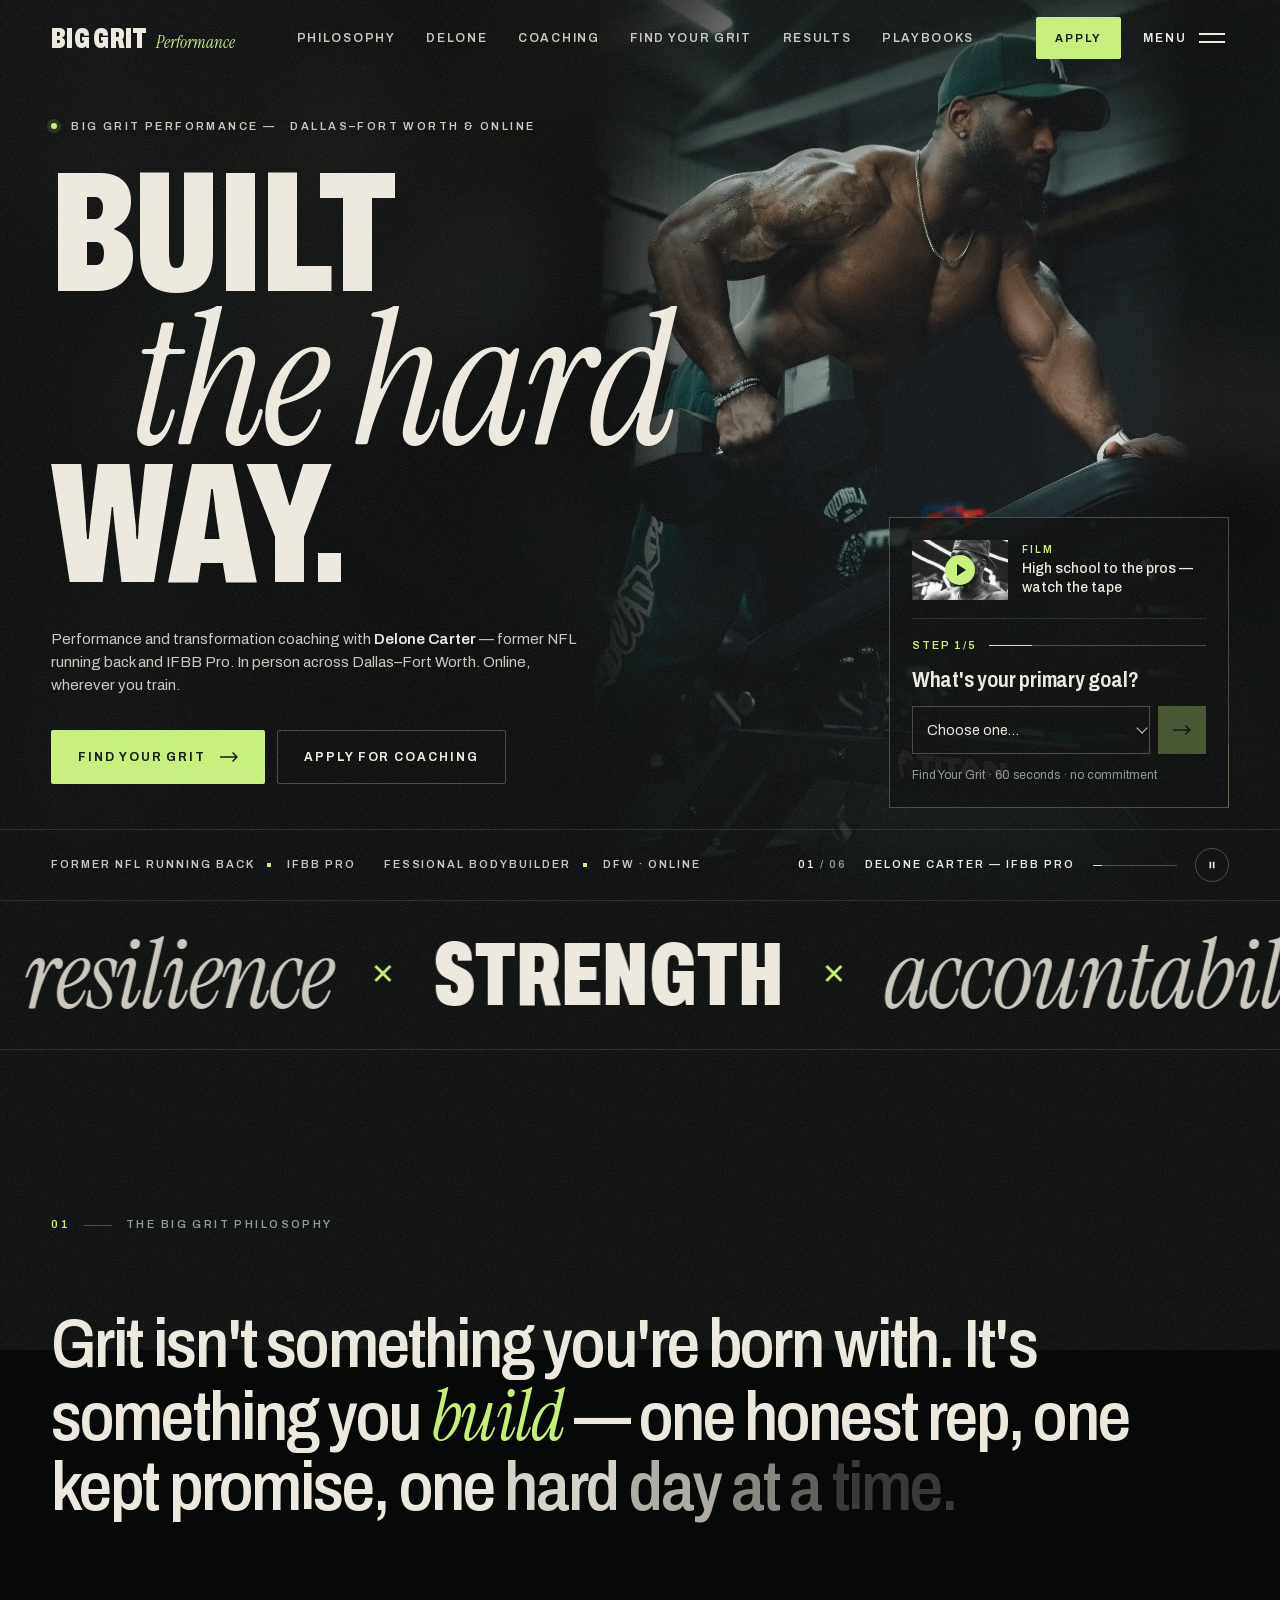
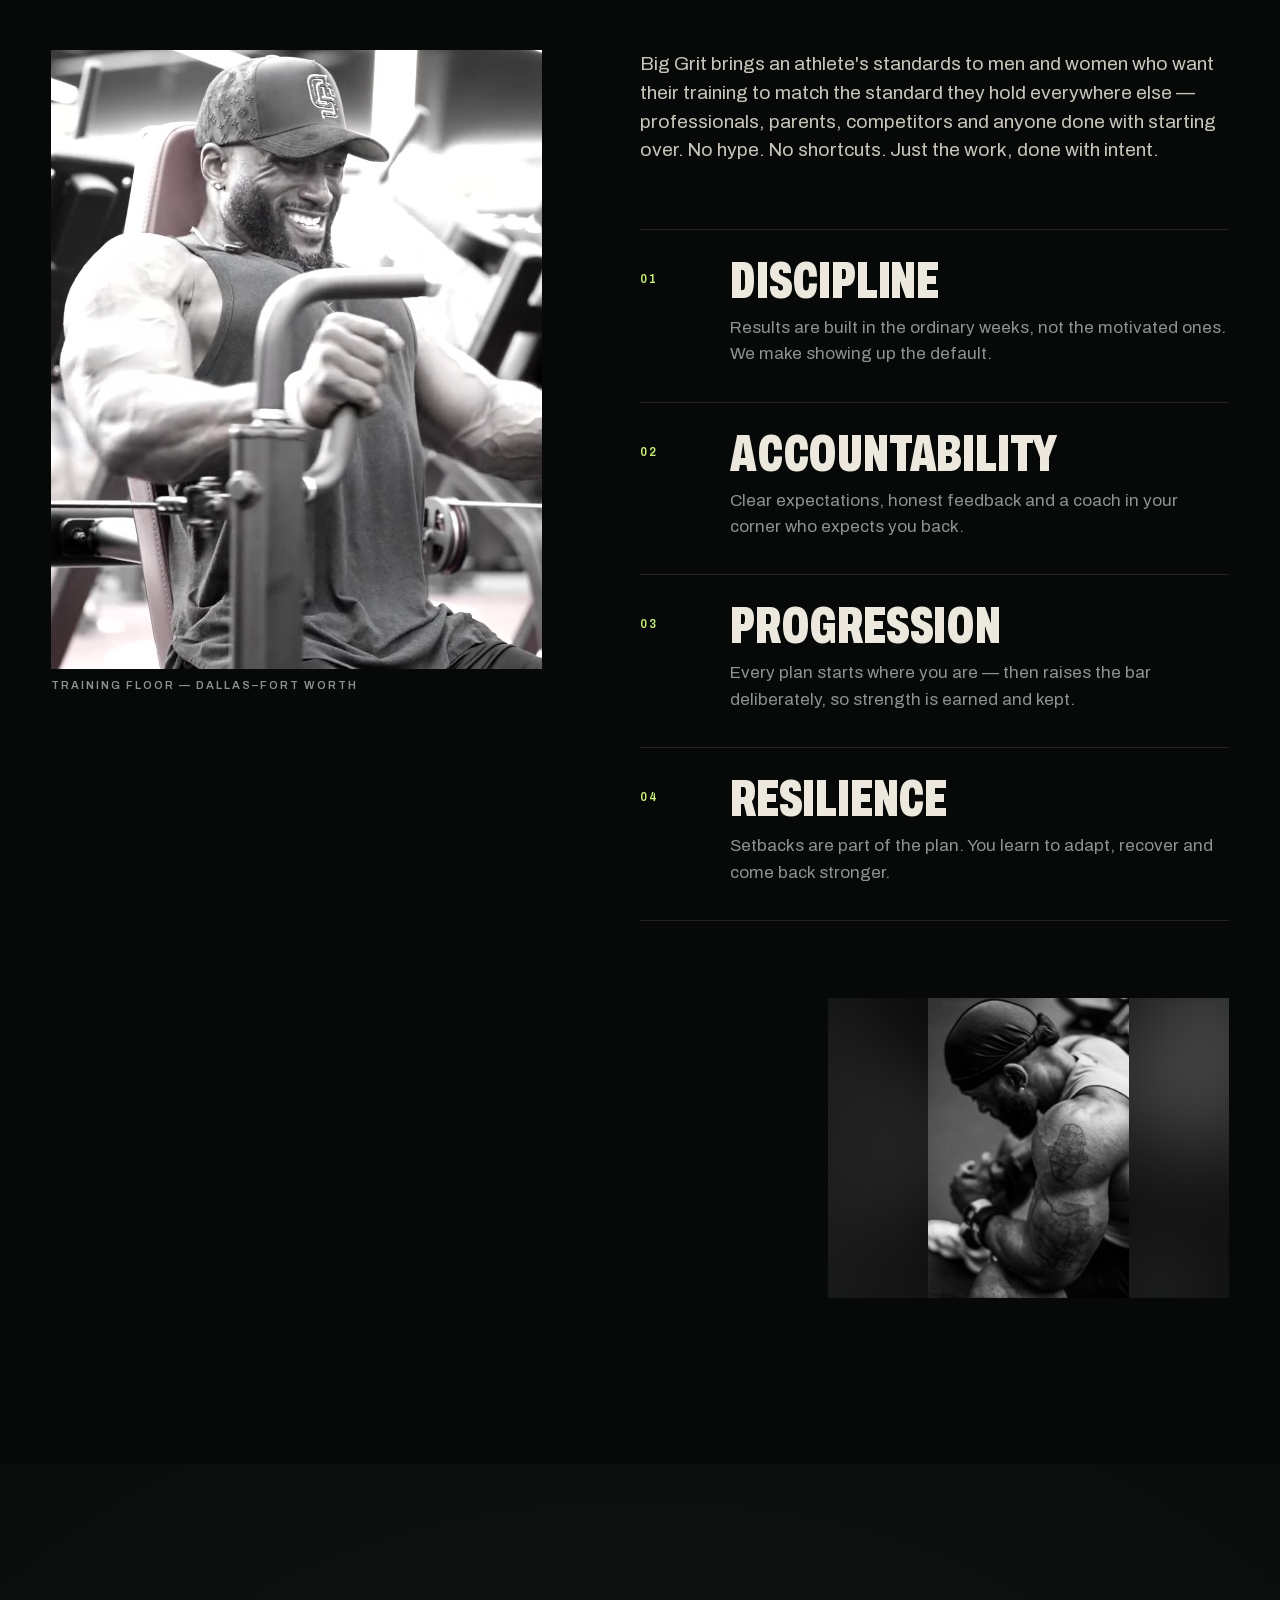
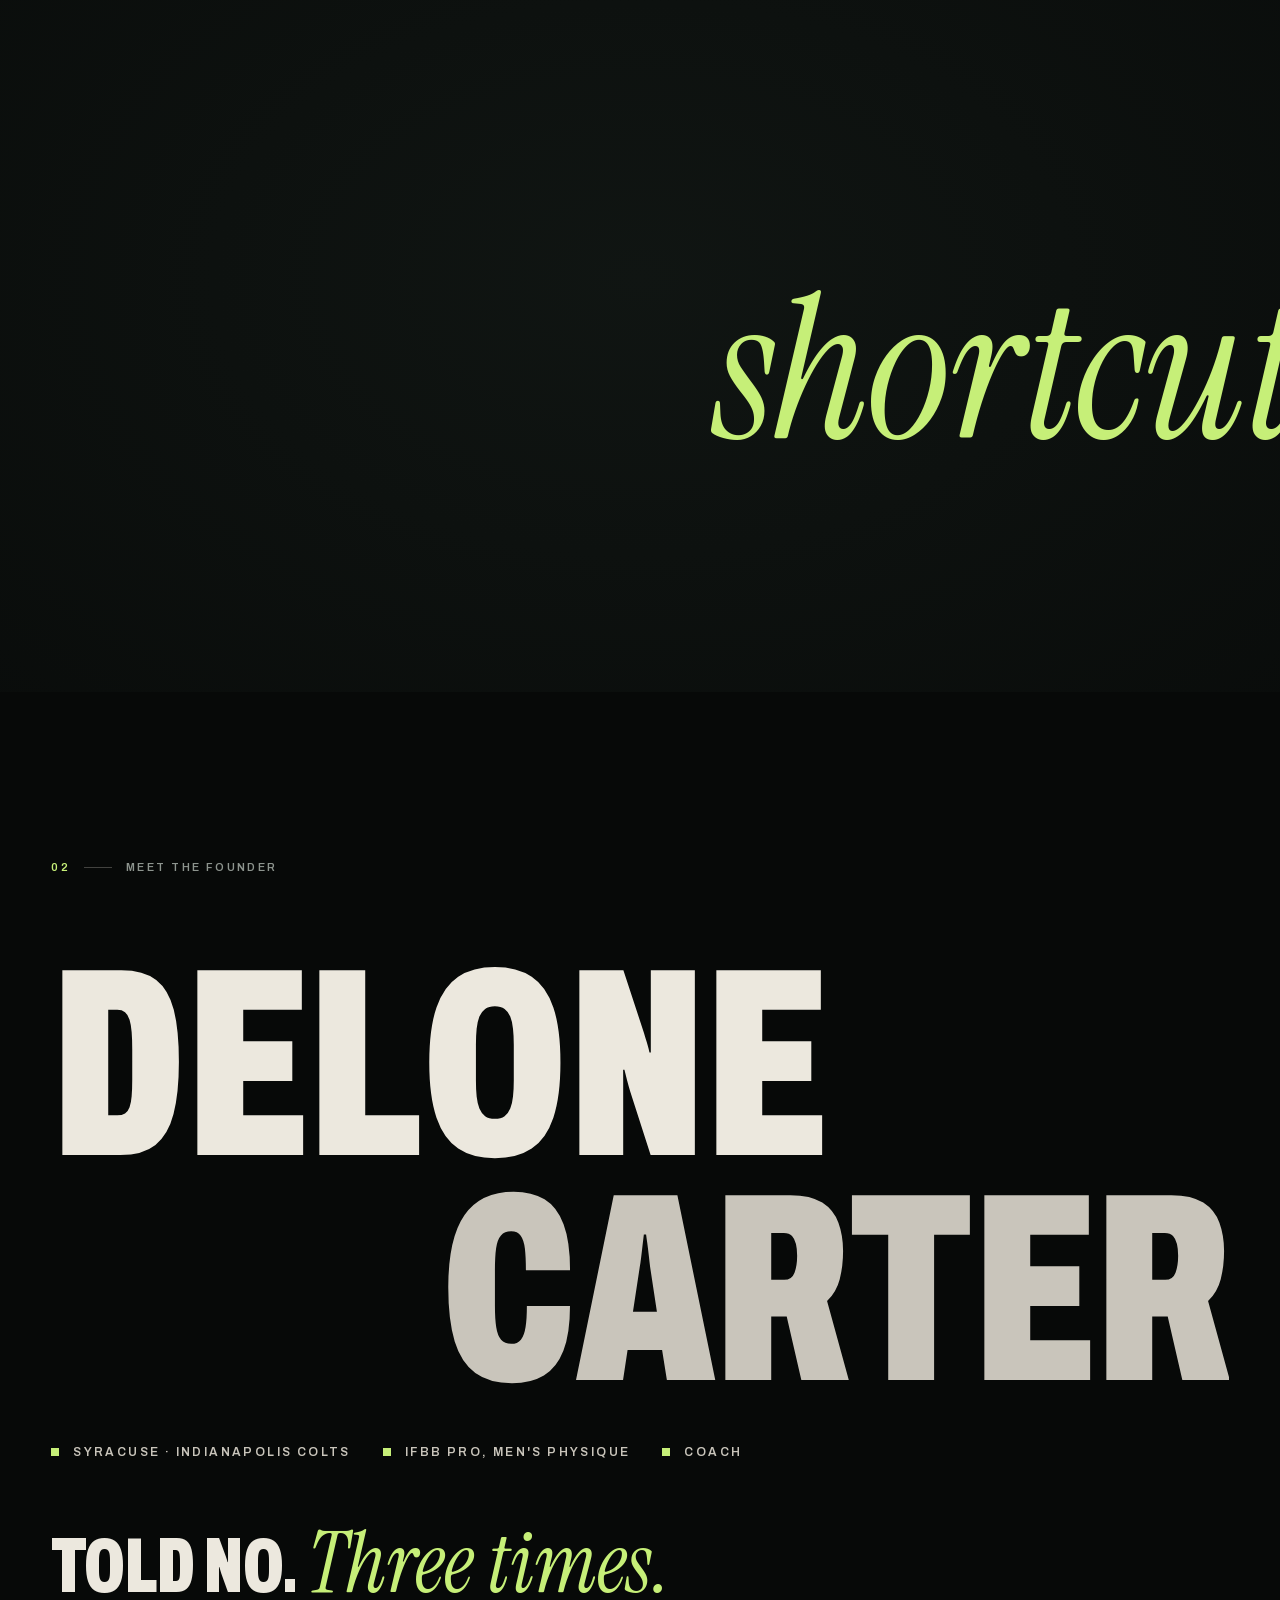
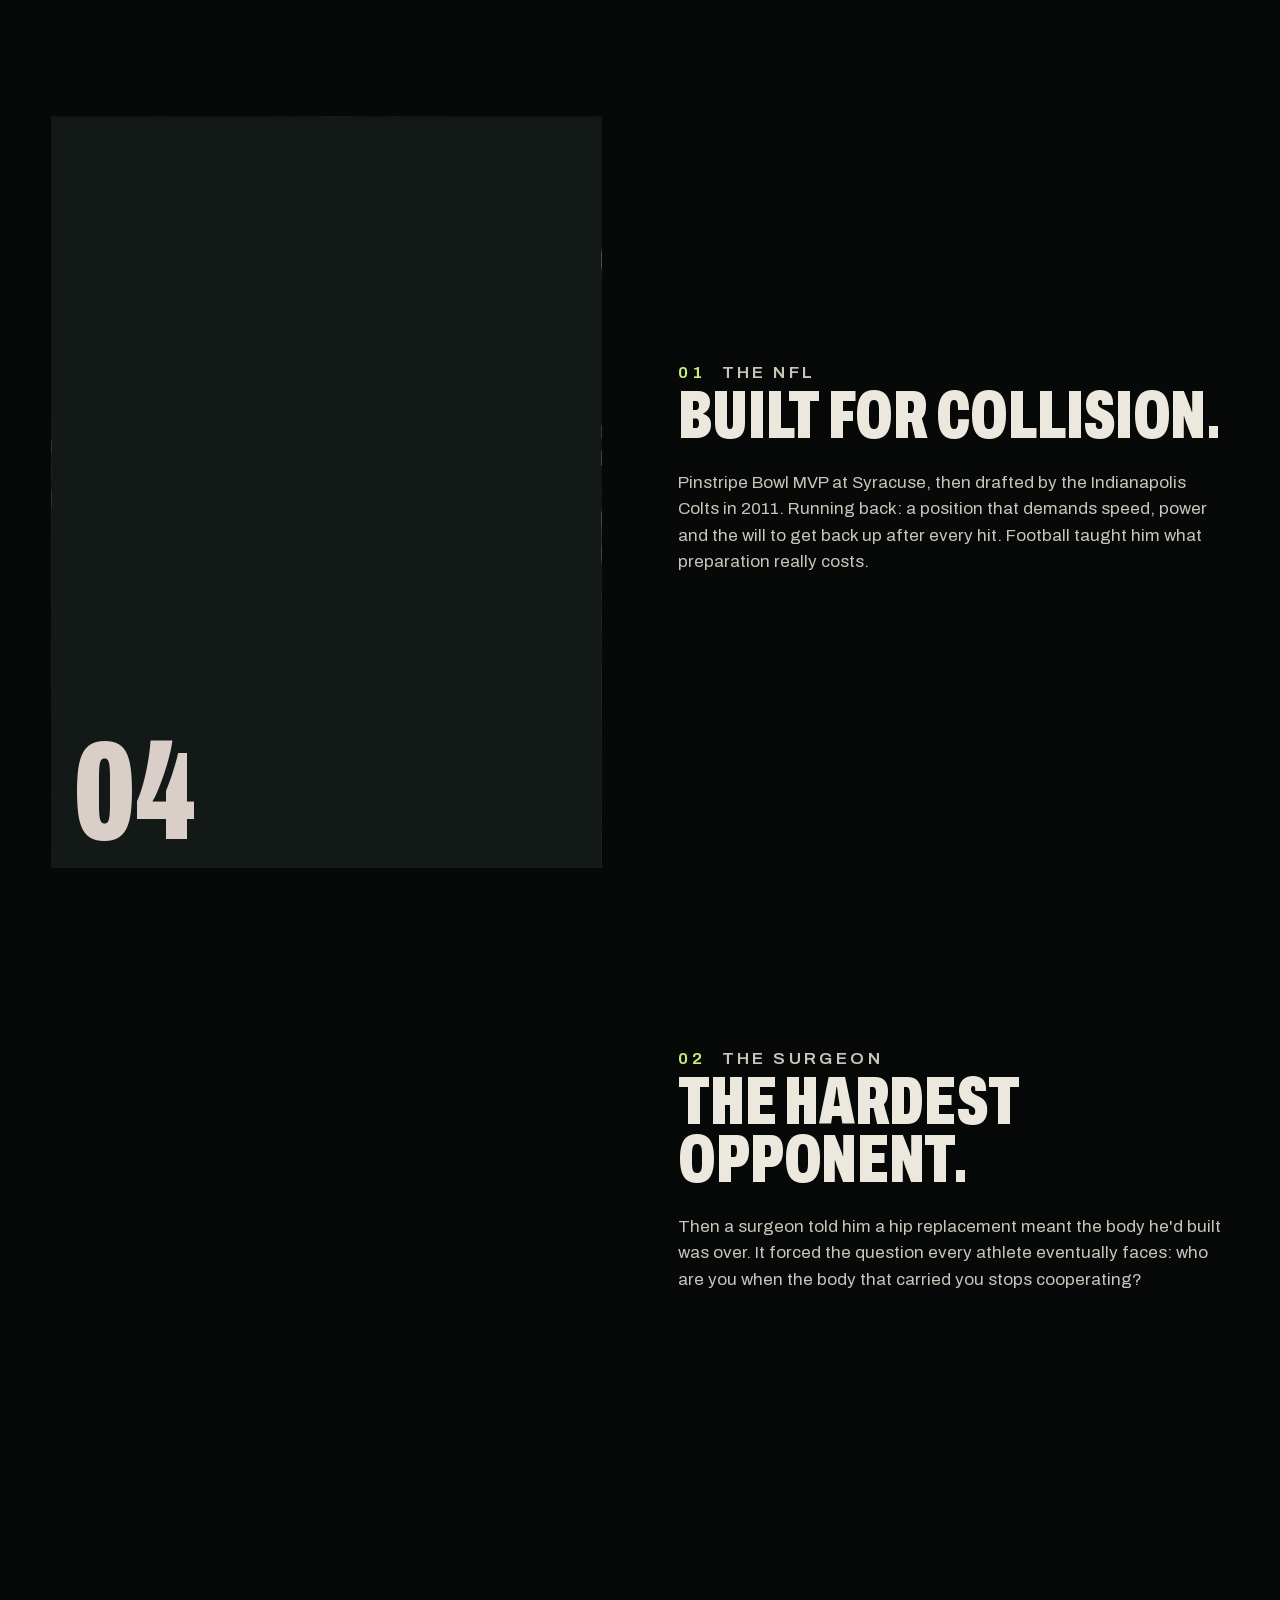
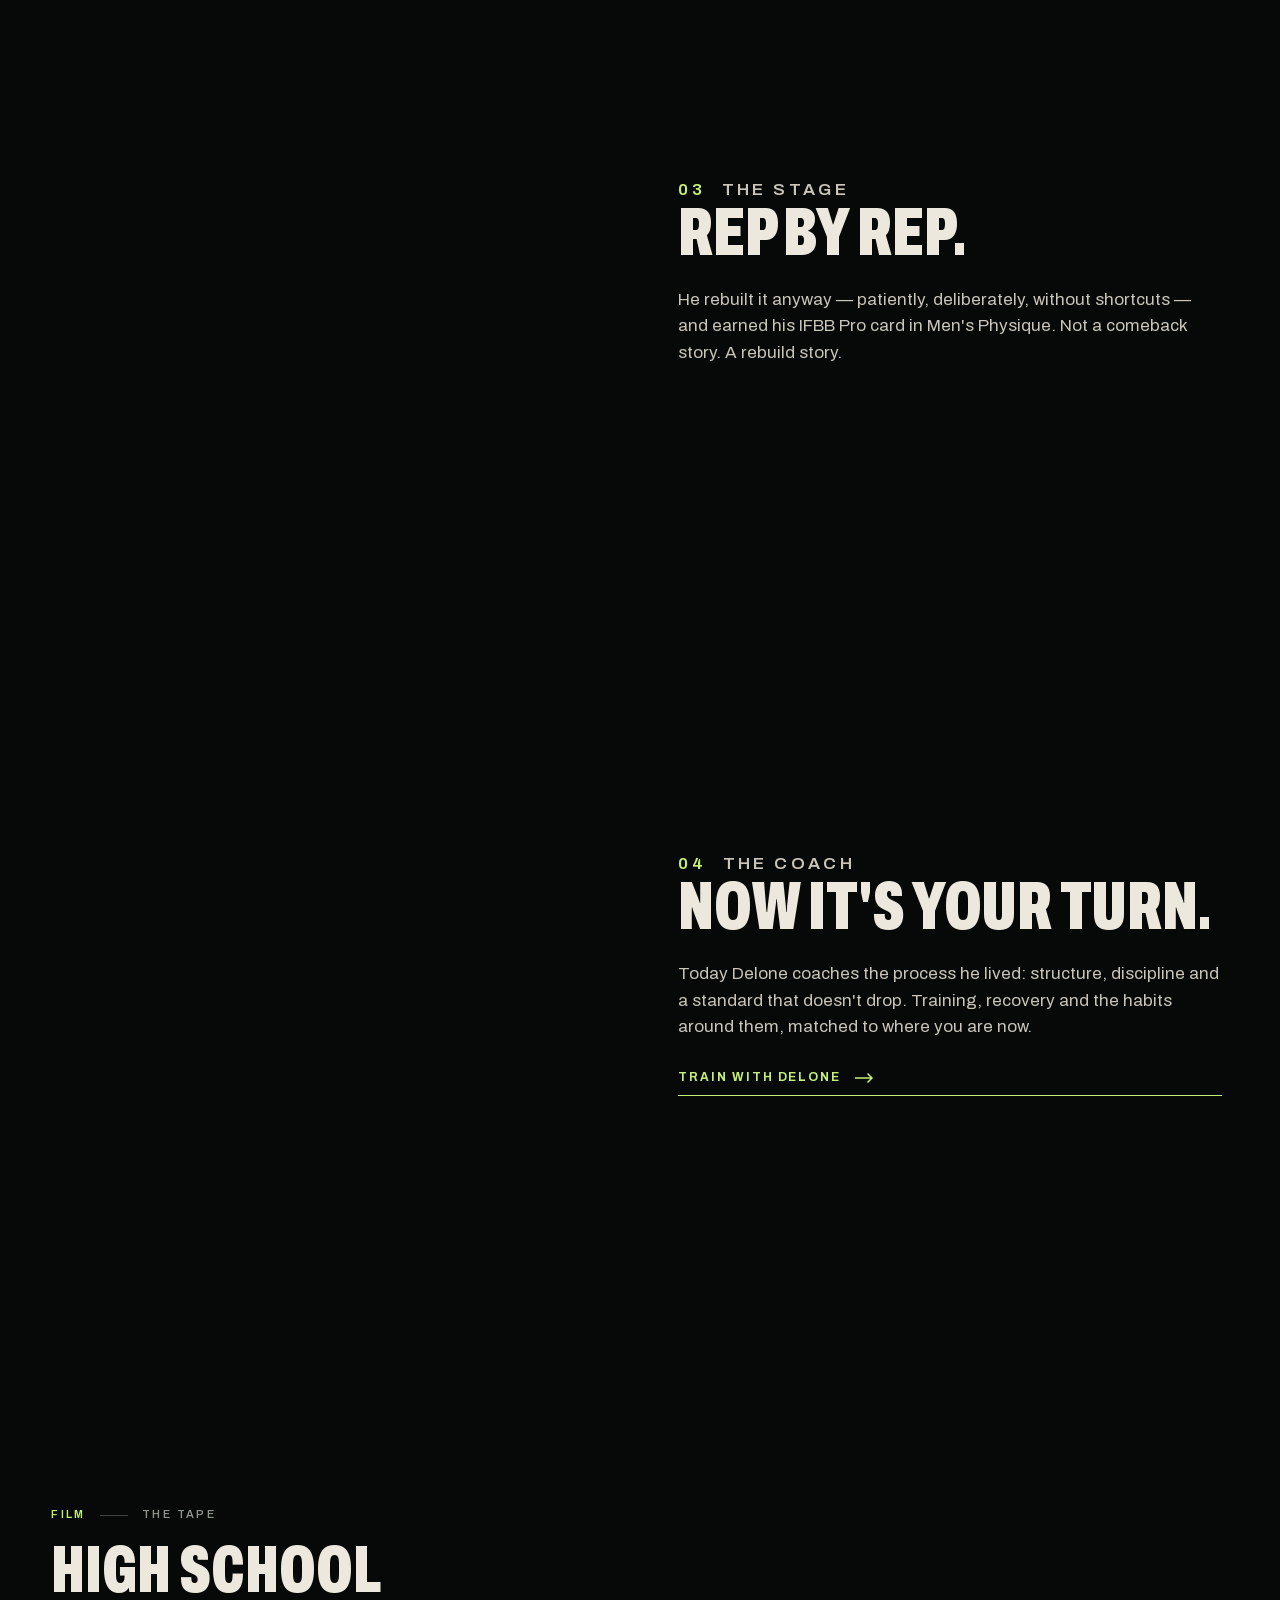
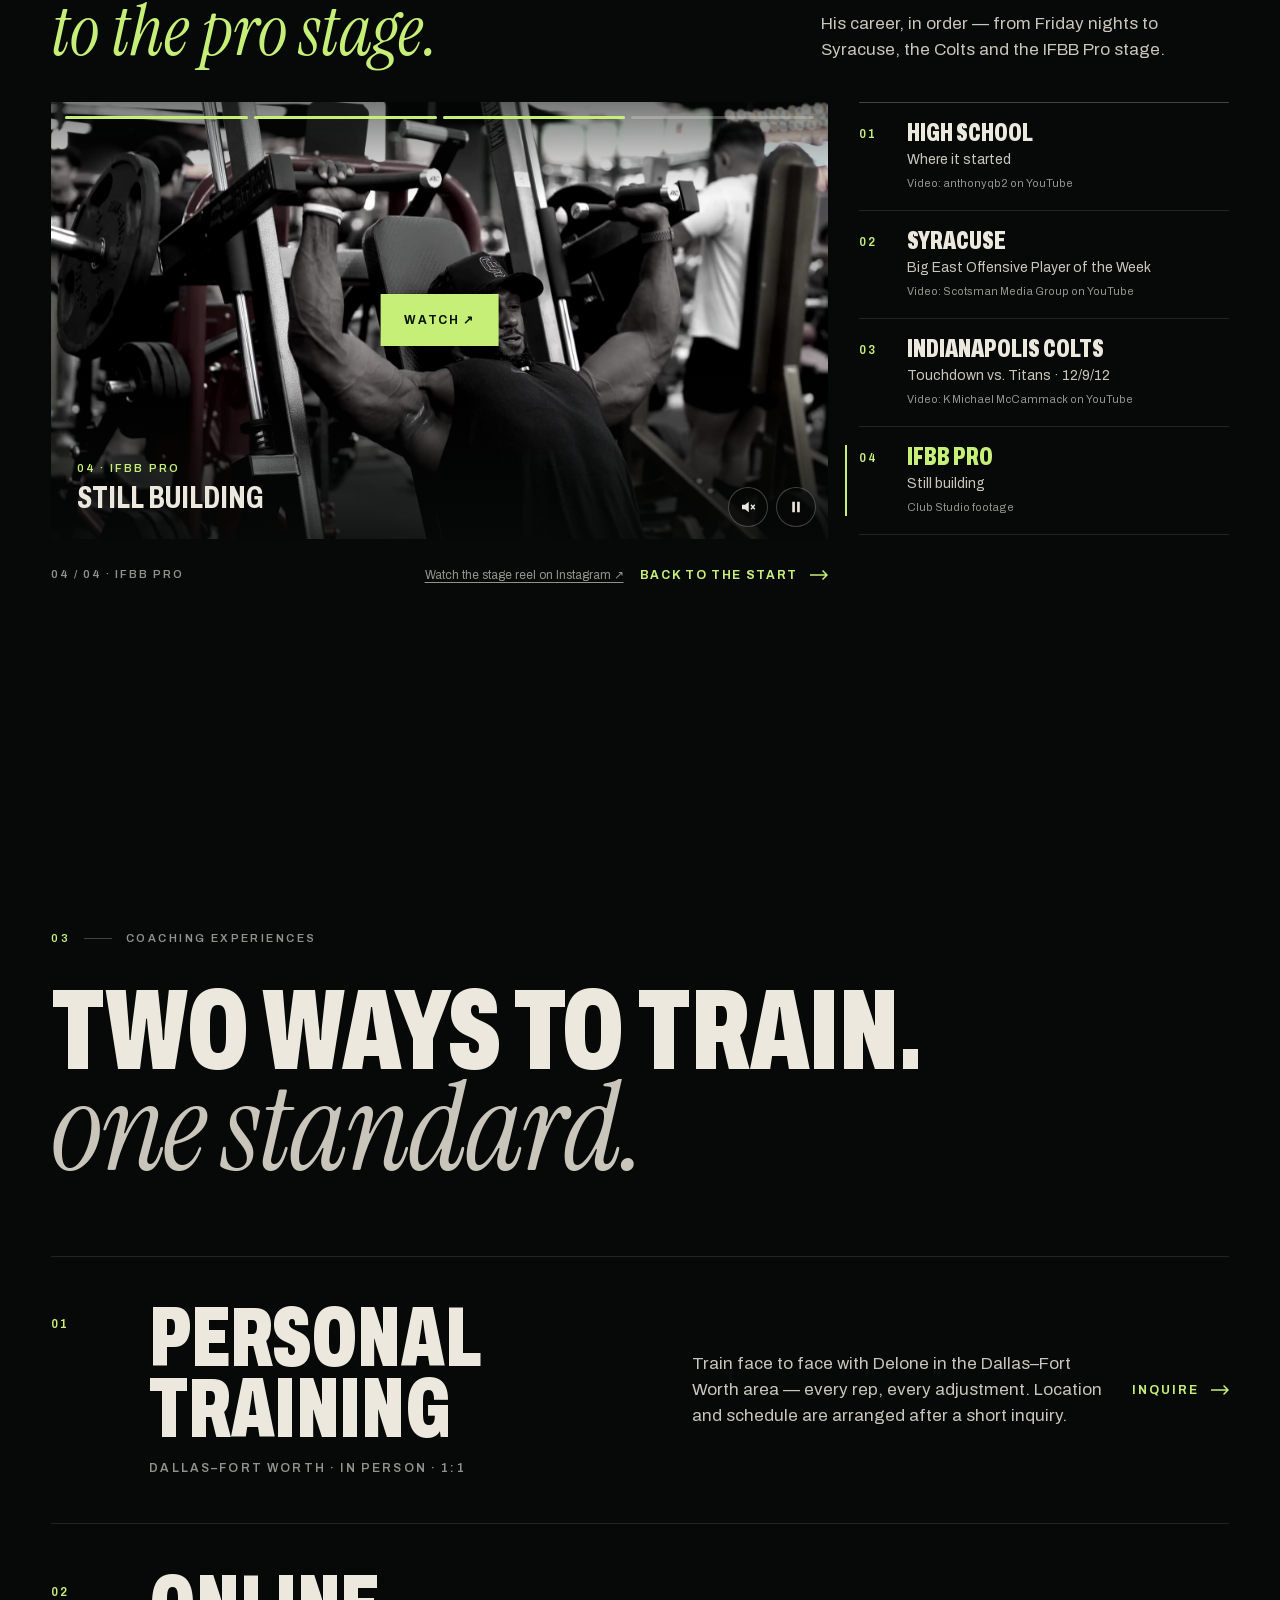
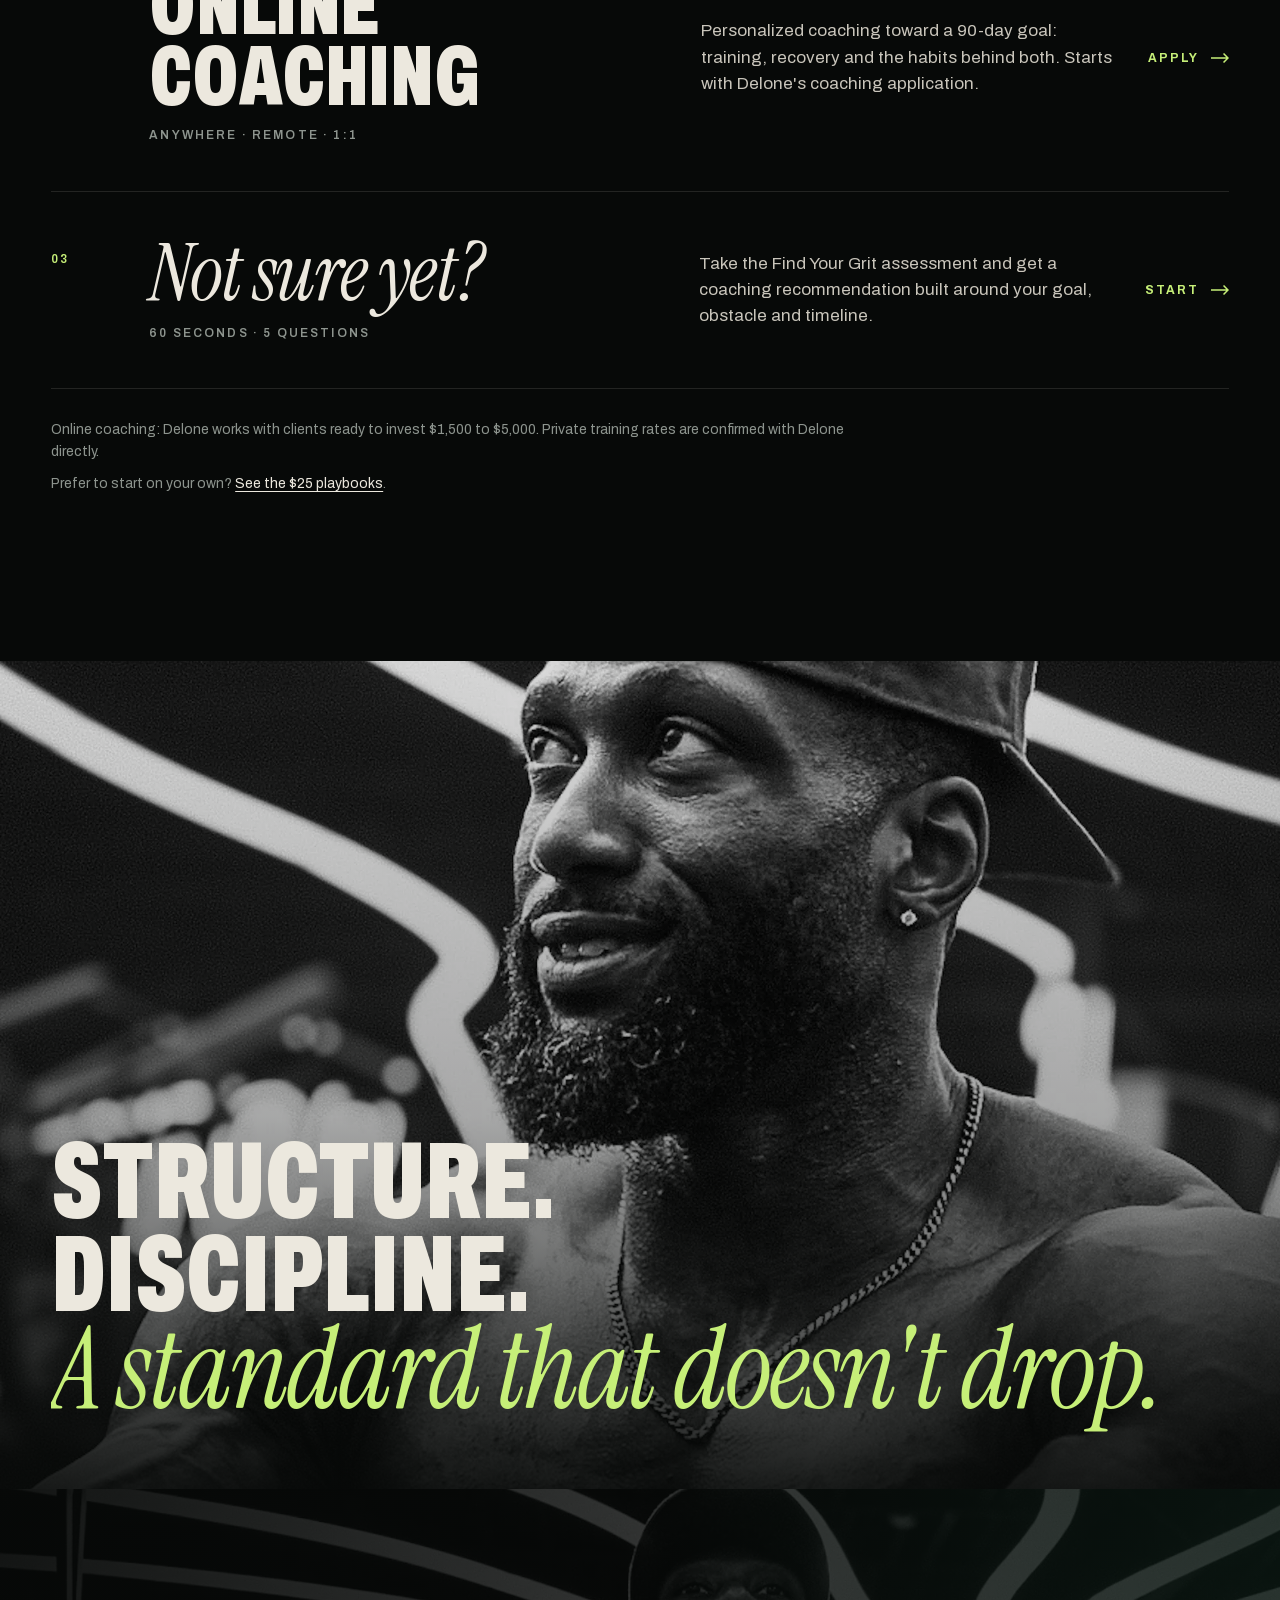
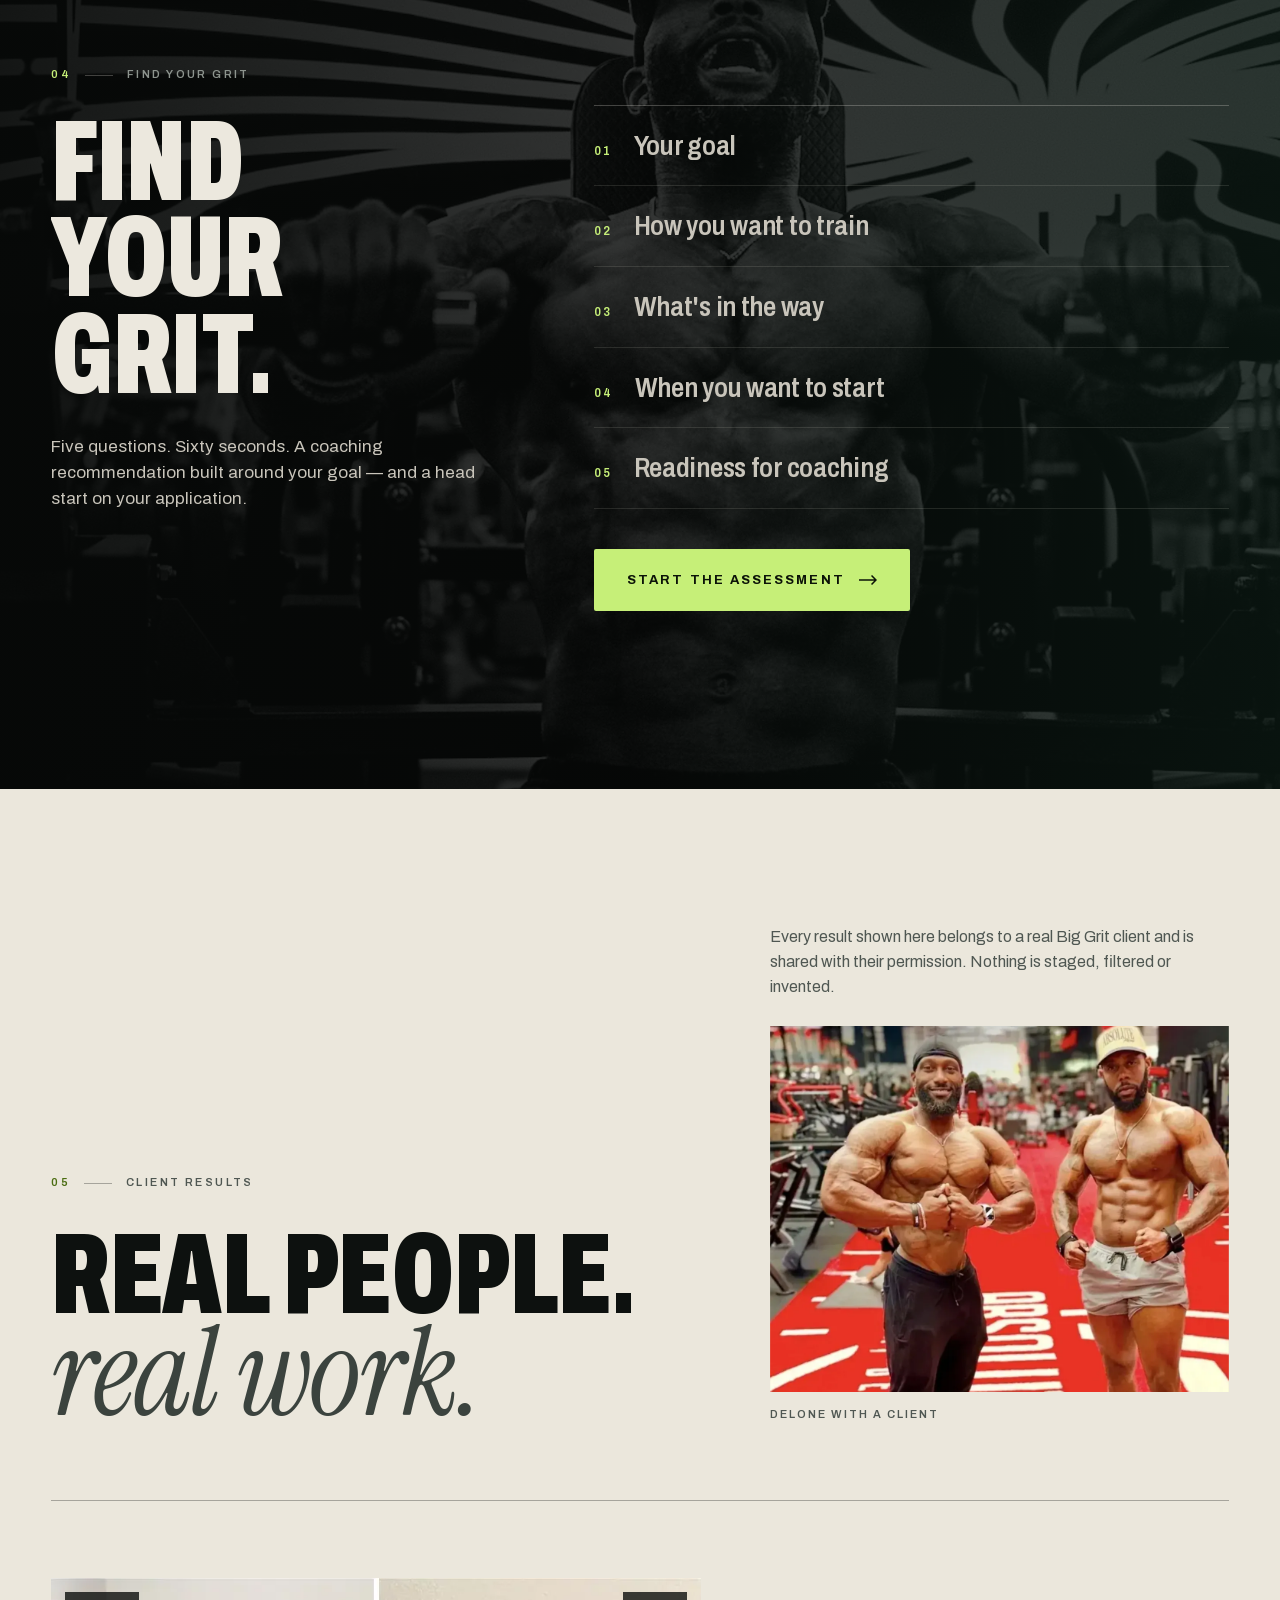
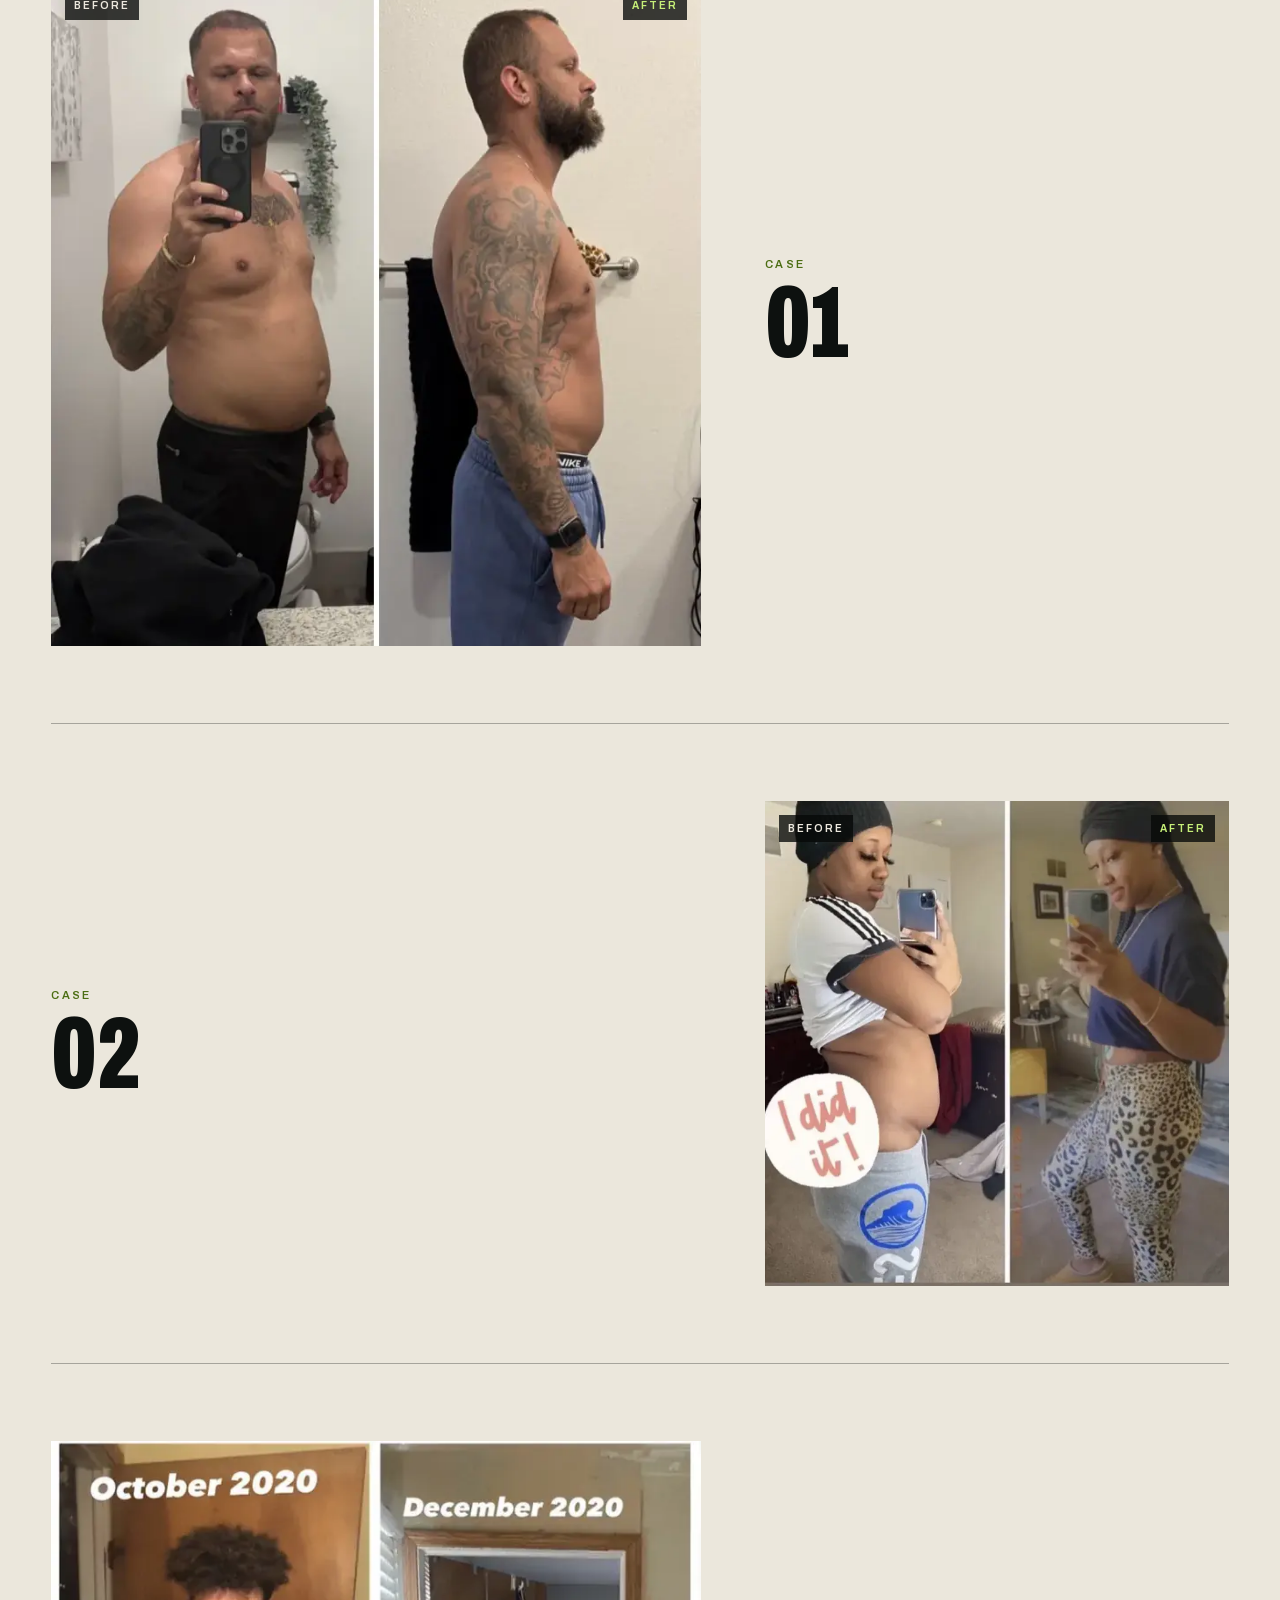
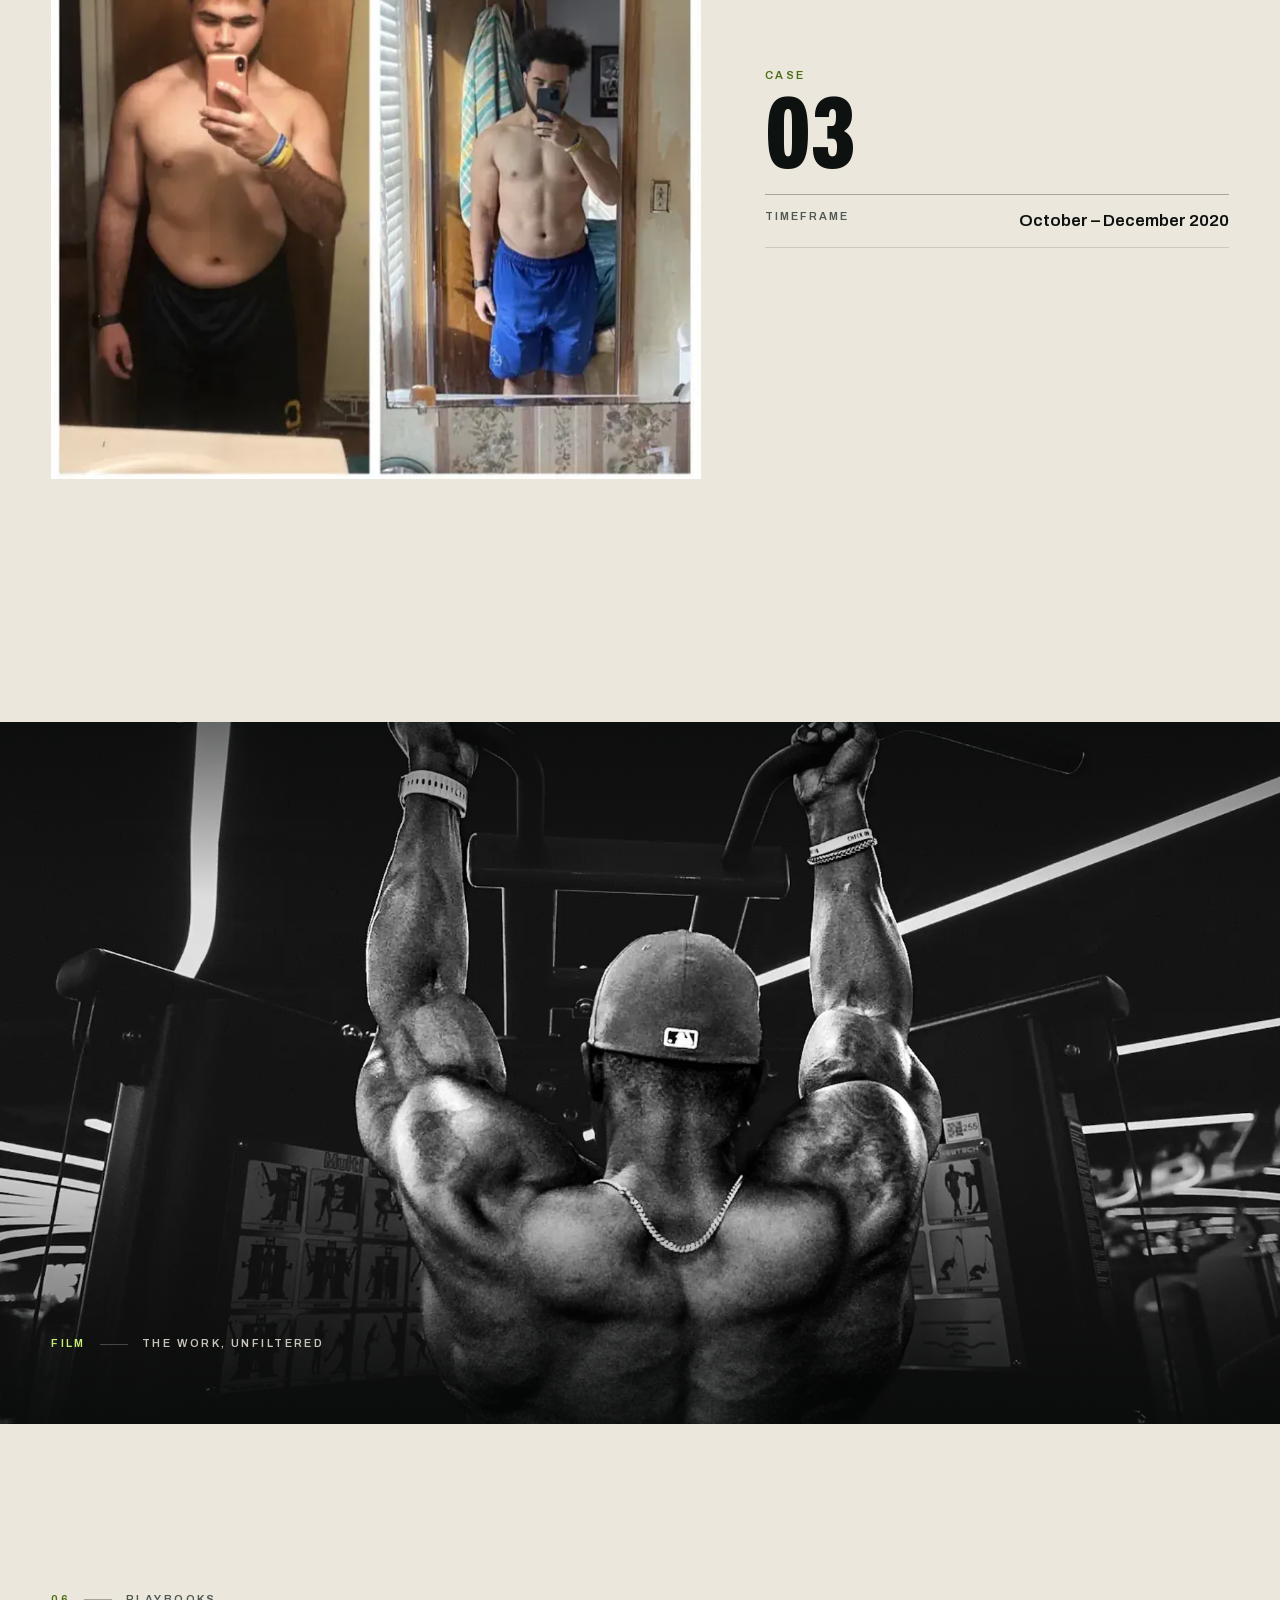
==== commit da389901: "Launch refinement pass: rhythm, case studies, mobile polish, audit - Hero: video slides reveal only " ====
--- a/big-grit/index.html
+++ b/big-grit/index.html
@@ -413,6 +413,19 @@
   <div class="offer-cursor" aria-hidden="true" data-offer-cursor></div>
 </section>
 
+<!-- ============ INTERLUDE · FULL-BLEED PHOTOGRAPH ============ -->
+<section class="interlude interlude--photo" aria-label="Structure, discipline and a standard that doesn't drop">
+  <div class="interlude-media media" data-slot="interludes.photo" data-cover data-parallax="0.14"></div>
+  <div class="interlude-shade" aria-hidden="true"></div>
+  <div class="wrap interlude-inner">
+    <p class="interlude-line" data-split-lines>
+      <span class="line"><span>Structure.</span></span>
+      <span class="line"><span>Discipline.</span></span>
+      <span class="line line--serif"><span>A standard that doesn't drop.</span></span>
+    </p>
+  </div>
+</section>
+
 <!-- ============ 05 · FIND YOUR GRIT — ASSESSMENT ============ -->
 <section class="assess" id="find-your-grit" aria-labelledby="assess-title">
   <div class="assess-bg media" data-slot="editorial.assessment" data-parallax="0.1" aria-hidden="true"></div>
@@ -472,30 +485,42 @@
   </div>
 </section>
 
-<!-- ============ 06 · CLIENT RESULTS ============ -->
-<section class="section results" id="results" aria-labelledby="results-title" data-results>
+<!-- ============ 06 · CLIENT RESULTS — EDITORIAL CASE STUDIES (light section) ============ -->
+<section class="section results is-light" id="results" aria-labelledby="results-title" data-results>
   <div class="wrap">
-    <header class="sec-head sec-head--split">
-      <p class="label"><span>05</span> Client results</p>
-      <h2 class="sec-title" id="results-title" data-split-lines>
-        <span class="line"><span>Real people.</span></span>
-        <span class="line line--serif"><span>real work.</span></span>
-      </h2>
-    </header>
-    <p class="results-note" data-reveal="up">Every result shown here belongs to a real Big Grit client and is shared with their permission.</p>
-  </div>
-  <div class="results-rail" data-results-rail tabindex="0" role="region" aria-label="Client transformations — scroll sideways">
-    <div class="results-track" data-results-track>
-      <figure class="results-film media" data-slot="clientFootage" data-optional></figure>
-    </div>
-  </div>
-  <div class="wrap">
+    <div class="results-head">
+      <header class="sec-head">
+        <p class="label"><span>05</span> Client results</p>
+        <h2 class="sec-title" id="results-title" data-split-lines>
+          <span class="line"><span>Real people.</span></span>
+          <span class="line line--serif"><span>real work.</span></span>
+        </h2>
+      </header>
+      <div class="results-aside">
+        <p class="results-note" data-reveal="up">Every result shown here belongs to a real Big Grit client and is shared with their permission. Nothing is staged, filtered or invented.</p>
+        <figure class="results-feature" data-reveal="mask">
+          <div class="media" data-slot="resultFeature" data-optional></div>
+          <figcaption class="cap">Delone with a client</figcaption>
+        </figure>
+      </div>
+    </div>
+    <div class="cases" data-cases></div>
+    <figure class="results-film media" data-slot="clientFootage" data-optional></figure>
     <div class="quotes" data-quotes></div>
   </div>
 </section>
 
+<!-- ============ INTERLUDE · CINEMATIC VIDEO ============ -->
+<section class="interlude interlude--video" aria-label="Training footage">
+  <div class="interlude-media media" data-slot="interludes.video" data-parallax="0.1"></div>
+  <div class="interlude-shade" aria-hidden="true"></div>
+  <div class="wrap interlude-inner interlude-inner--low">
+    <p class="label interlude-label"><span>Film</span> The work, unfiltered</p>
+  </div>
+</section>
+
 <!-- ============ 07 · DIGITAL PRODUCTS (shown only when configured) ============ -->
-<section class="section playbooks" id="playbooks" aria-labelledby="playbooks-title" hidden data-playbooks>
+<section class="section playbooks is-light" id="playbooks" aria-labelledby="playbooks-title" hidden data-playbooks>
   <div class="wrap">
     <header class="sec-head sec-head--split">
       <p class="label"><span>06</span> Playbooks</p>
@@ -526,11 +551,11 @@
       </details>
       <details>
         <summary>Can I work with Delone if I'm not in DFW?<span class="pm" aria-hidden="true"></span></summary>
-        <div class="ans"><p>Yes. Online coaching is remote and starts with his coaching application.</p></div>
+        <div class="ans"><p>Yes. Online coaching is remote and starts with the coaching application on this page.</p></div>
       </details>
       <details>
         <summary>What does coaching cost?<span class="pm" aria-hidden="true"></span></summary>
-        <div class="ans"><p>Delone's online coaching application asks whether you're ready to invest $1,500 to $5,000 in coaching. Private training rates are confirmed with Delone directly.</p></div>
+        <div class="ans"><p>Online coaching is for clients ready to invest $1,500 to $5,000 in coaching. Private training rates are confirmed with Delone directly.</p></div>
       </details>
       <details>
         <summary>Does a playbook include coaching?<span class="pm" aria-hidden="true"></span></summary>
--- a/big-grit/assets/css/main.css
+++ b/big-grit/assets/css/main.css
@@ -420,6 +420,7 @@
 .statement em { color: var(--grit); font-size: 1.06em; }
 .statement .w { display: inline-block; }
 .philo-grid { display: grid; grid-template-columns: 5fr 1fr 6fr; grid-template-rows: auto auto; }
+.philo-grid > * { min-width: 0; }
 .philo-film { grid-column: 1; grid-row: 1 / span 2; margin: 0; align-self: start; position: sticky; top: calc(var(--nav-h) + 24px); }
 .philo-film .media { aspect-ratio: 4 / 5; }
 .philo-film, .philo-detail, .film, .apply-media { overflow: hidden; }
@@ -542,6 +543,65 @@
 .reel-t { font-size: 14px; color: var(--bone-2); }
 .reel-credit { font-size: 11px; color: var(--mute); }
 
+/* Light editorial sections ------------------------------------------------- */
+.is-light {
+  --paper: #ebe7dc;
+  --bone: #0d110f; --bone-2: #2c332f; --mute: #4f5752; --dim: #5a625d;
+  --line: rgba(7, 9, 8, .14); --line-2: rgba(7, 9, 8, .3);
+  --ink-3: #d9d4c7; --grit-text: #4b6d12;
+  background: var(--paper); color: var(--bone); color-scheme: light;
+}
+.is-light .label span, .is-light .reel-n { color: var(--grit-text); }
+.is-light .sec-title .line--serif { color: #3b433e; }
+.is-light .cap, .is-light .product-format { color: var(--mute); }
+.is-light ::selection { background: var(--bone); color: var(--paper); }
+.is-light .btn--line { border-color: var(--line-2); color: var(--bone); }
+.is-light .btn--line::before { background: var(--bone); }
+.is-light .btn--line:hover { color: var(--paper); }
+.is-light .btn--grit::before { background: var(--bone); }
+.is-light .btn--grit:hover { color: var(--paper); }
+.is-light .link-inline:hover { color: var(--grit-text); }
+
+/* Interludes: full-bleed photograph and cinematic video ------------------- */
+.interlude { position: relative; min-height: 92vh; min-height: 92svh; display: flex; align-items: flex-end; overflow: hidden; background: var(--ink); }
+.interlude--video { min-height: 78vh; min-height: 78svh; }
+.interlude-media { position: absolute; inset: -10% 0; }
+.interlude-shade { position: absolute; inset: 0; background: linear-gradient(0deg, rgba(7,9,8,.92) 0%, rgba(7,9,8,.35) 45%, rgba(7,9,8,.15) 100%); }
+.interlude--video .interlude-shade { background: linear-gradient(0deg, rgba(7,9,8,.7) 0%, rgba(7,9,8,0) 40%), linear-gradient(180deg, rgba(7,9,8,.55) 0%, rgba(7,9,8,0) 25%); }
+.interlude-inner { position: relative; z-index: 2; padding-top: 30vh; padding-bottom: clamp(48px, 8vh, 96px); }
+.interlude-line { margin: 0; font-stretch: 62%; font-weight: 860; text-transform: uppercase; font-size: clamp(3.2rem, 8.5vw, 9.5rem); line-height: .86; }
+.interlude-line .line--serif { font-size: 1.04em; color: var(--grit); line-height: .84; }
+.interlude-label { color: var(--bone-2); }
+
+/* Editorial case studies --------------------------------------------------- */
+.results-head { display: grid; grid-template-columns: 7fr 5fr; gap: clamp(32px, 6vw, 110px); align-items: end; margin-bottom: clamp(40px, 6vw, 90px); }
+.results-head .sec-head { margin-bottom: 0; }
+.results-aside { display: grid; gap: 26px; }
+.results-note { margin: 0; color: var(--bone-2); max-width: 30em; font-size: clamp(16px, 1.2vw, 18px); }
+.results-feature { margin: 0; overflow: hidden; }
+.results-feature .media { aspect-ratio: 5 / 4; }
+.cases { display: grid; }
+.case { display: grid; grid-template-columns: minmax(0, 7fr) minmax(0, 5fr); gap: clamp(28px, 5vw, 90px); align-items: center; padding: clamp(40px, 6vw, 90px) 0; border-top: 1px solid var(--line-2); }
+.case--flip .case-media { order: 2; }
+.case-media { position: relative; margin: 0; overflow: hidden; background: var(--ink-3); }
+.case-media > img { display: block; width: 100%; height: auto; }
+.case-media .cmp { aspect-ratio: 4 / 5; }
+.case-body { display: grid; gap: 18px; align-content: start; }
+.case-num { margin: 0; font-stretch: 62%; font-weight: 860; font-size: clamp(4rem, 8vw, 8rem); line-height: .8; color: var(--bone); }
+.case-num span { display: block; margin-bottom: 14px; font-stretch: 100%; font-size: 11px; font-weight: 600; letter-spacing: .22em; text-transform: uppercase; color: var(--grit-text, var(--grit)); }
+.case-client { margin: 0; font-size: 12px; font-weight: 600; letter-spacing: .18em; text-transform: uppercase; color: var(--mute); }
+.case-title { margin: 0; font-stretch: 70%; font-weight: 760; text-transform: uppercase; font-size: clamp(1.8rem, 3vw, 3rem); line-height: .95; }
+.case-meta { margin: 0; border-top: 1px solid var(--line-2); }
+.case-meta div { display: flex; justify-content: space-between; gap: 20px; padding: 13px 0; border-bottom: 1px solid var(--line); }
+.case-meta dt { font-size: 11px; font-weight: 600; letter-spacing: .18em; text-transform: uppercase; color: var(--mute); }
+.case-meta dd { margin: 0; font-weight: 600; text-align: right; }
+.case-quote { margin: 6px 0 0; }
+.case-quote p { margin: 0 0 10px; font-family: var(--f-serif); font-style: italic; font-size: clamp(1.4rem, 2vw, 2rem); line-height: 1.15; }
+.case-quote footer { font-size: 12px; font-weight: 600; letter-spacing: .16em; text-transform: uppercase; color: var(--mute); }
+.results-film { aspect-ratio: 16 / 9; margin-top: clamp(40px, 6vw, 80px); }
+.is-light .cmp-tag { background: rgba(7,9,8,.78); color: #ece8de; }
+.is-light .cmp-tag--a { color: #c6ef78; }
+
 /* 12. Coaching ------------------------------------------------------------- */
 .offers { list-style: none; margin: 0; padding: 0; border-bottom: 1px solid var(--line); }
 .offer { position: relative; border-top: 1px solid var(--line); }
@@ -799,7 +859,7 @@
 }
 
 /* 21. Motion states (only applied when the animation engine is running) --- */
-html.motion [data-reveal="up"] { opacity: 0; transform: translateY(44px); }
+html.motion [data-reveal="up"] { opacity: 0; transform: translateY(32px); }
 html.motion [data-reveal="mask"] { clip-path: inset(100% 0 0 0); }
 html.motion [data-split-lines] .line > span,
 html.motion .hero-title .line > span { transform: translateY(140%); }
@@ -820,8 +880,21 @@
 }
 
 @media (max-width: 900px) {
-  :root { --nav-h: 64px; }
-  body { font-size: 16px; }
+  :root { --nav-h: 64px; --mute: #a3aaa4; --dim: #8f9690; }
+  .is-light { --mute: #4a524d; --dim: #555d58; }
+  body { font-size: 17px; line-height: 1.62; }
+  p { overflow-wrap: break-word; }
+  .label, .eyebrow { font-size: 12px; letter-spacing: .18em; }
+  .lead { font-size: 18px; line-height: 1.55; }
+  .fine { font-size: 14px; }
+  .pillars p, .offer-desc, .steps li, .faq-intro, .ans p, .result-text, .assess-intro, .results-note, .reel-intro { font-size: 16.5px; line-height: 1.6; }
+  .chapter p { font-size: 17px; line-height: 1.62; }
+  .faq-list summary { font-size: 18px; padding: 22px 0; }
+  .reel-t { font-size: 15px; }
+  .reel-credit, .cap, .quiz-step, .opt { font-size: 12px; }
+  .opt-btn { font-size: 17px; }
+  .field input:not([type="radio"]):not([type="checkbox"]), .field select { font-size: 17px; }
+  .check { font-size: 15px !important; }
   .logo-word { font-size: 26px; }
   .logo-sub { display: none; }
   .nav-actions .btn { display: none; }
@@ -883,6 +956,13 @@
 
   .apply-grid { grid-template-columns: 1fr; }
   .faq-grid { grid-template-columns: 1fr; }
+  .results-head { grid-template-columns: 1fr; }
+  .case, .case--flip { grid-template-columns: 1fr; gap: 24px; }
+  .case--flip .case-media { order: 0; }
+  .case-num { font-size: 4.2rem; }
+  .interlude { min-height: 78svh; }
+  .interlude--video { min-height: 70svh; }
+  .interlude-line { font-size: clamp(2.8rem, 14vw, 4.6rem); }
   .reel-grid { grid-template-columns: 1fr; }
   .reel-item::before { left: -10px; }
   .reel-cap { padding: 12px 14px; right: 96px; }
@@ -909,6 +989,12 @@
   .grain { opacity: .05; }
 }
 
+@media (max-width: 380px) {
+  .pillars h3 { font-size: 2rem; }
+  .pillars li { grid-template-columns: 38px 1fr; column-gap: 12px; }
+  .offer-title { font-size: 2.6rem; }
+  .case-meta dd { text-align: left; }
+}
 @media (max-width: 600px) {
   .hide-sm { display: none; }
   .hero-content { padding-bottom: 22px; }
